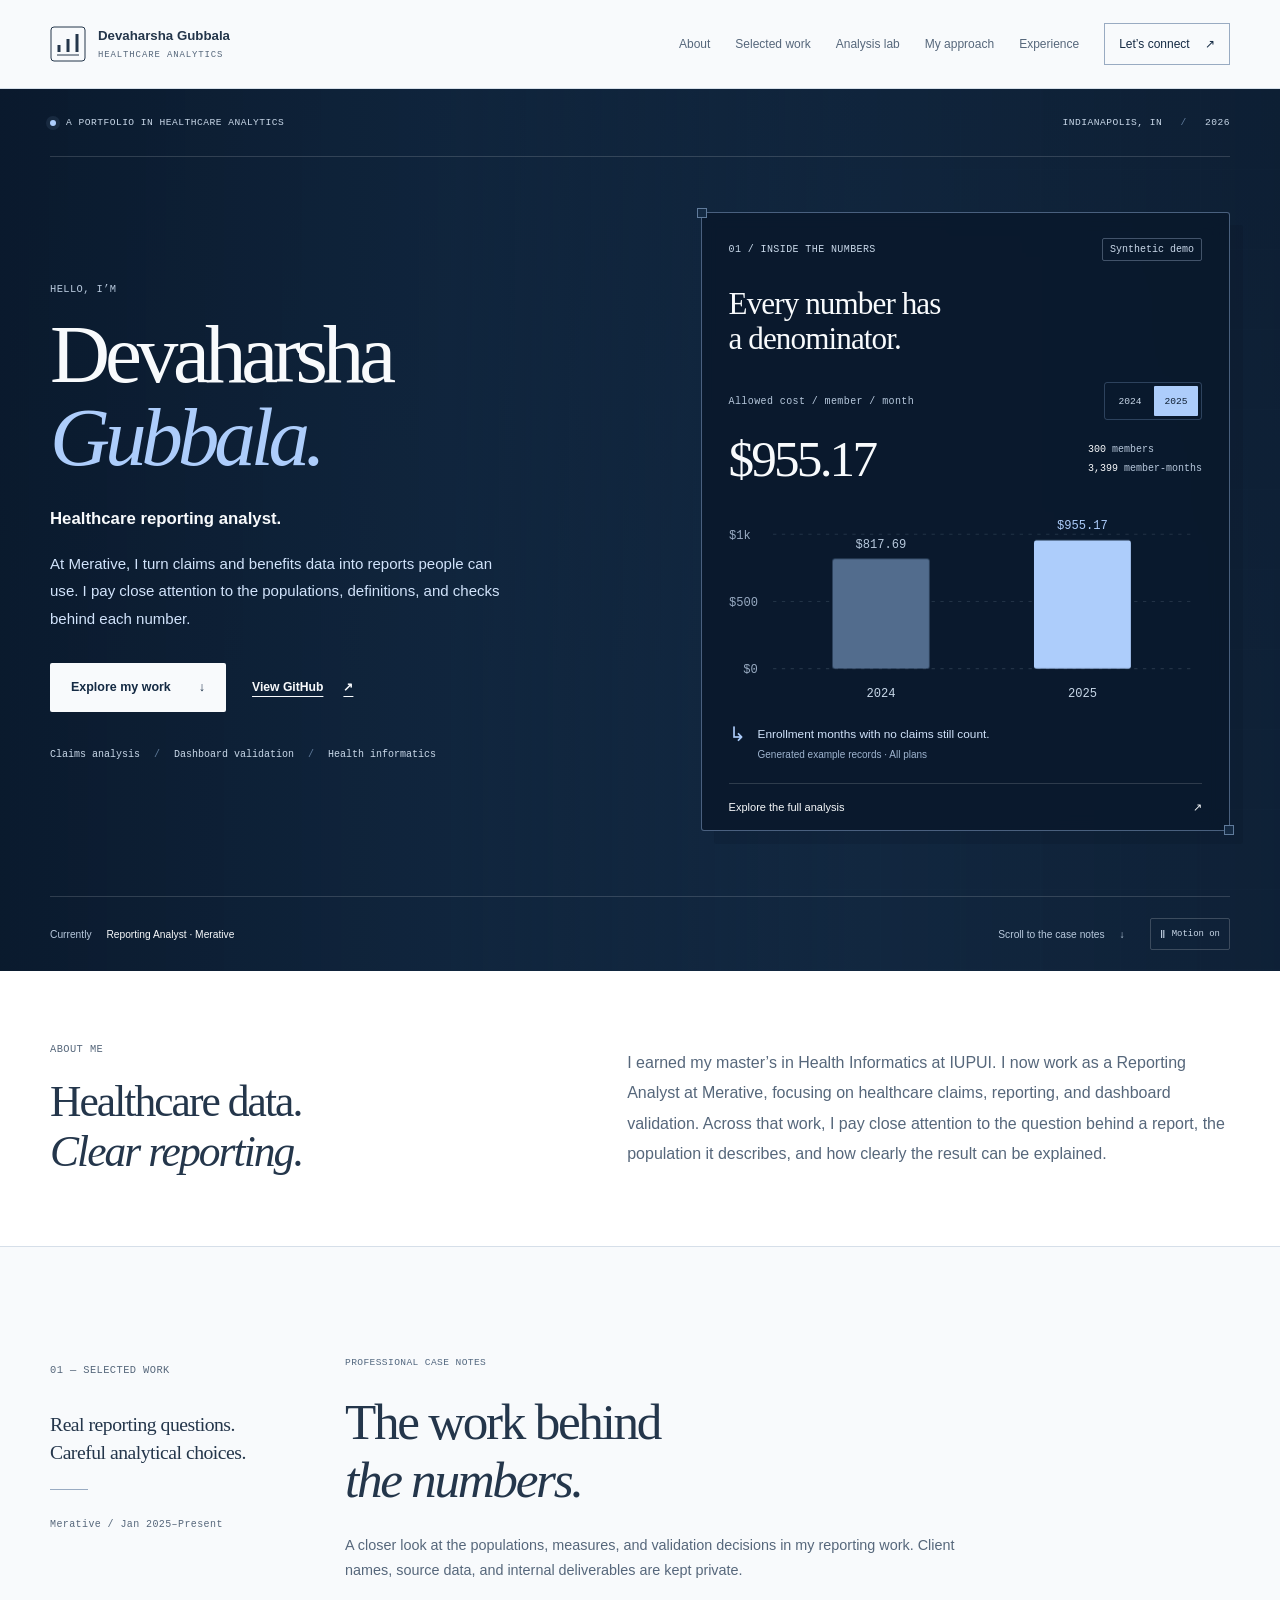
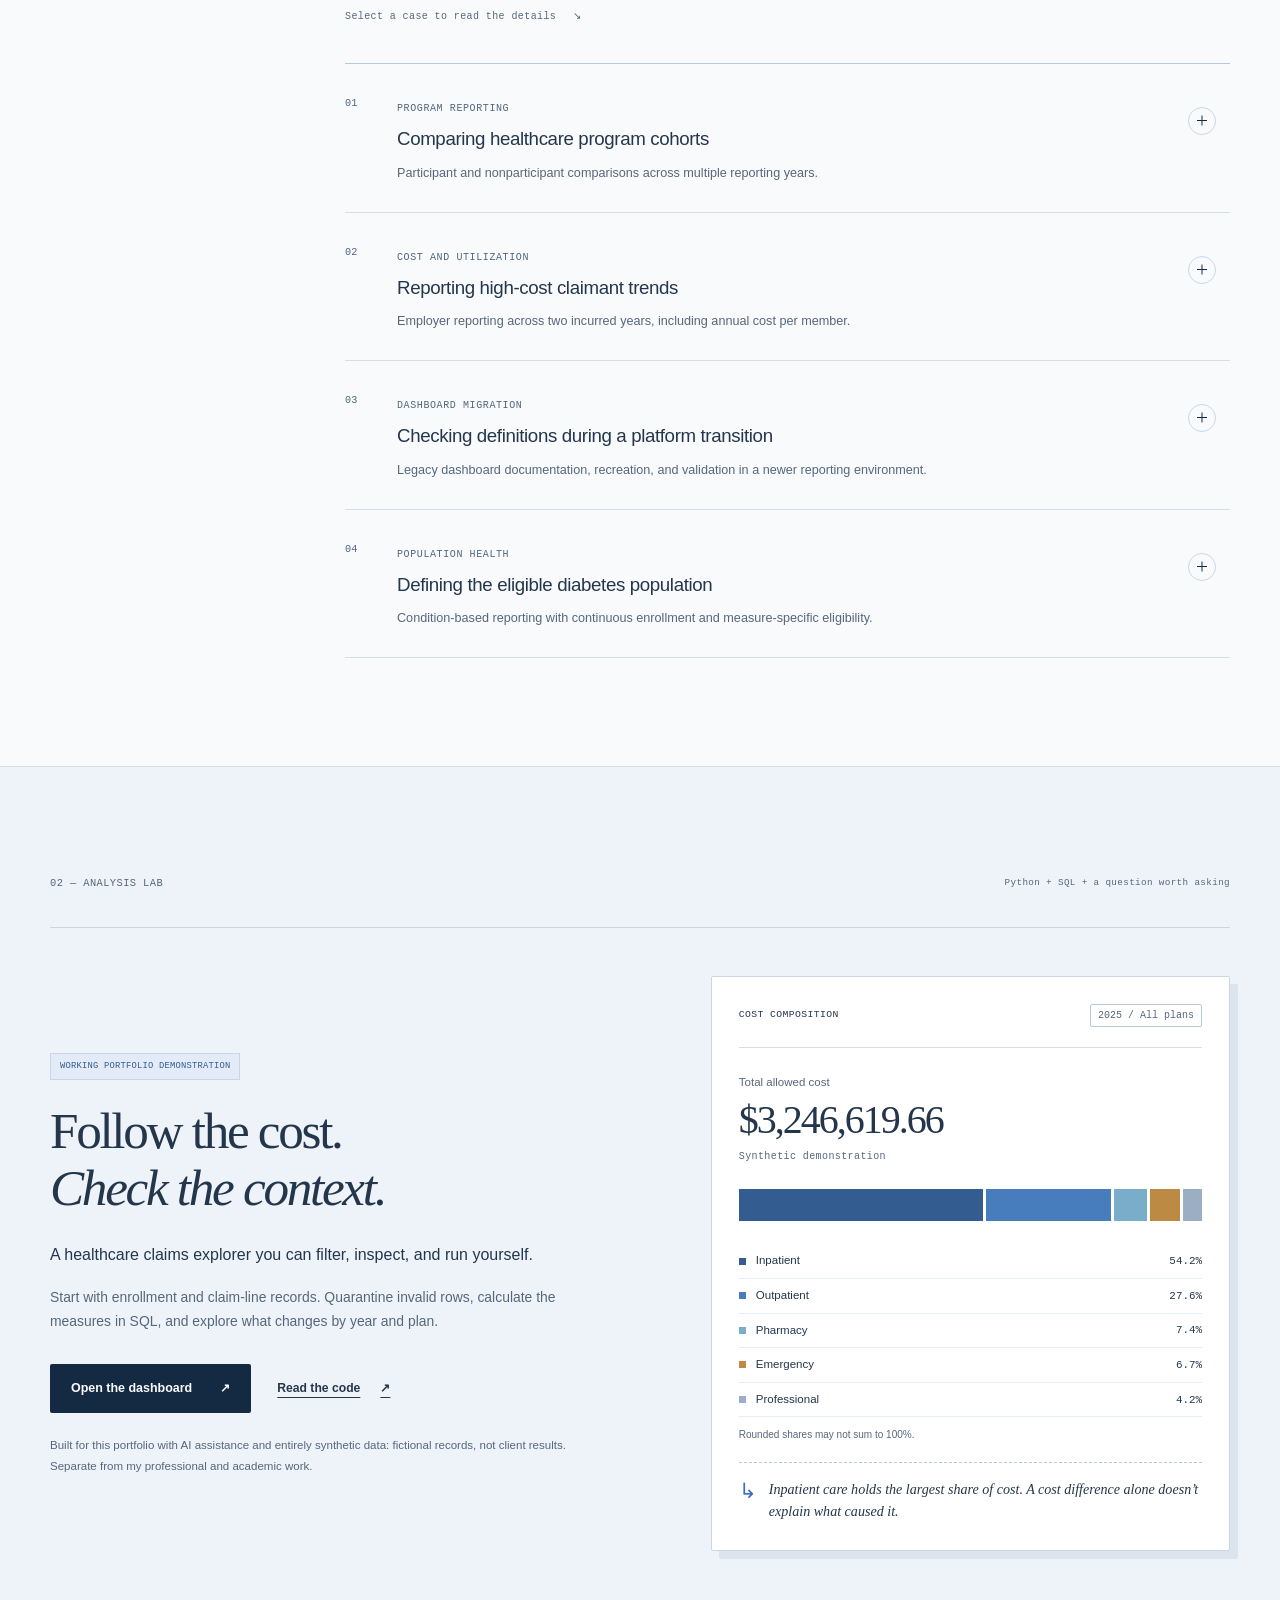
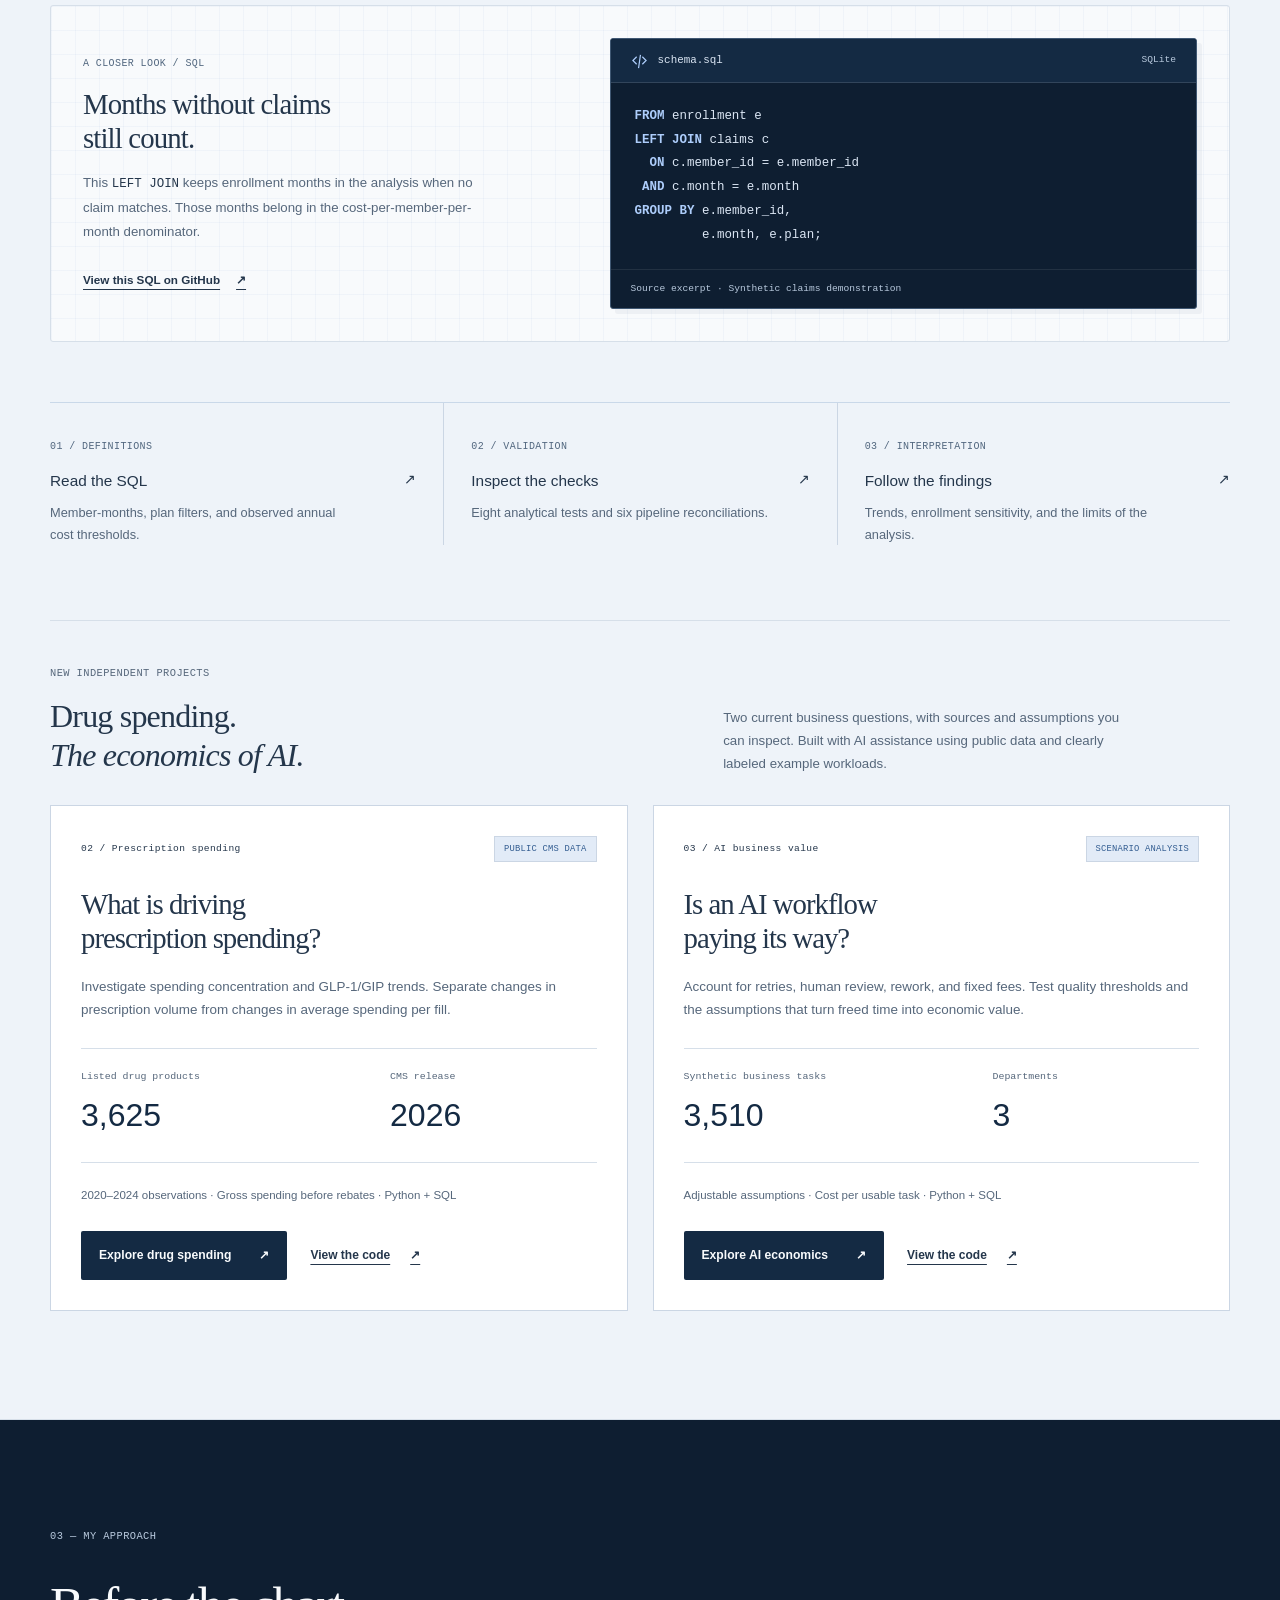
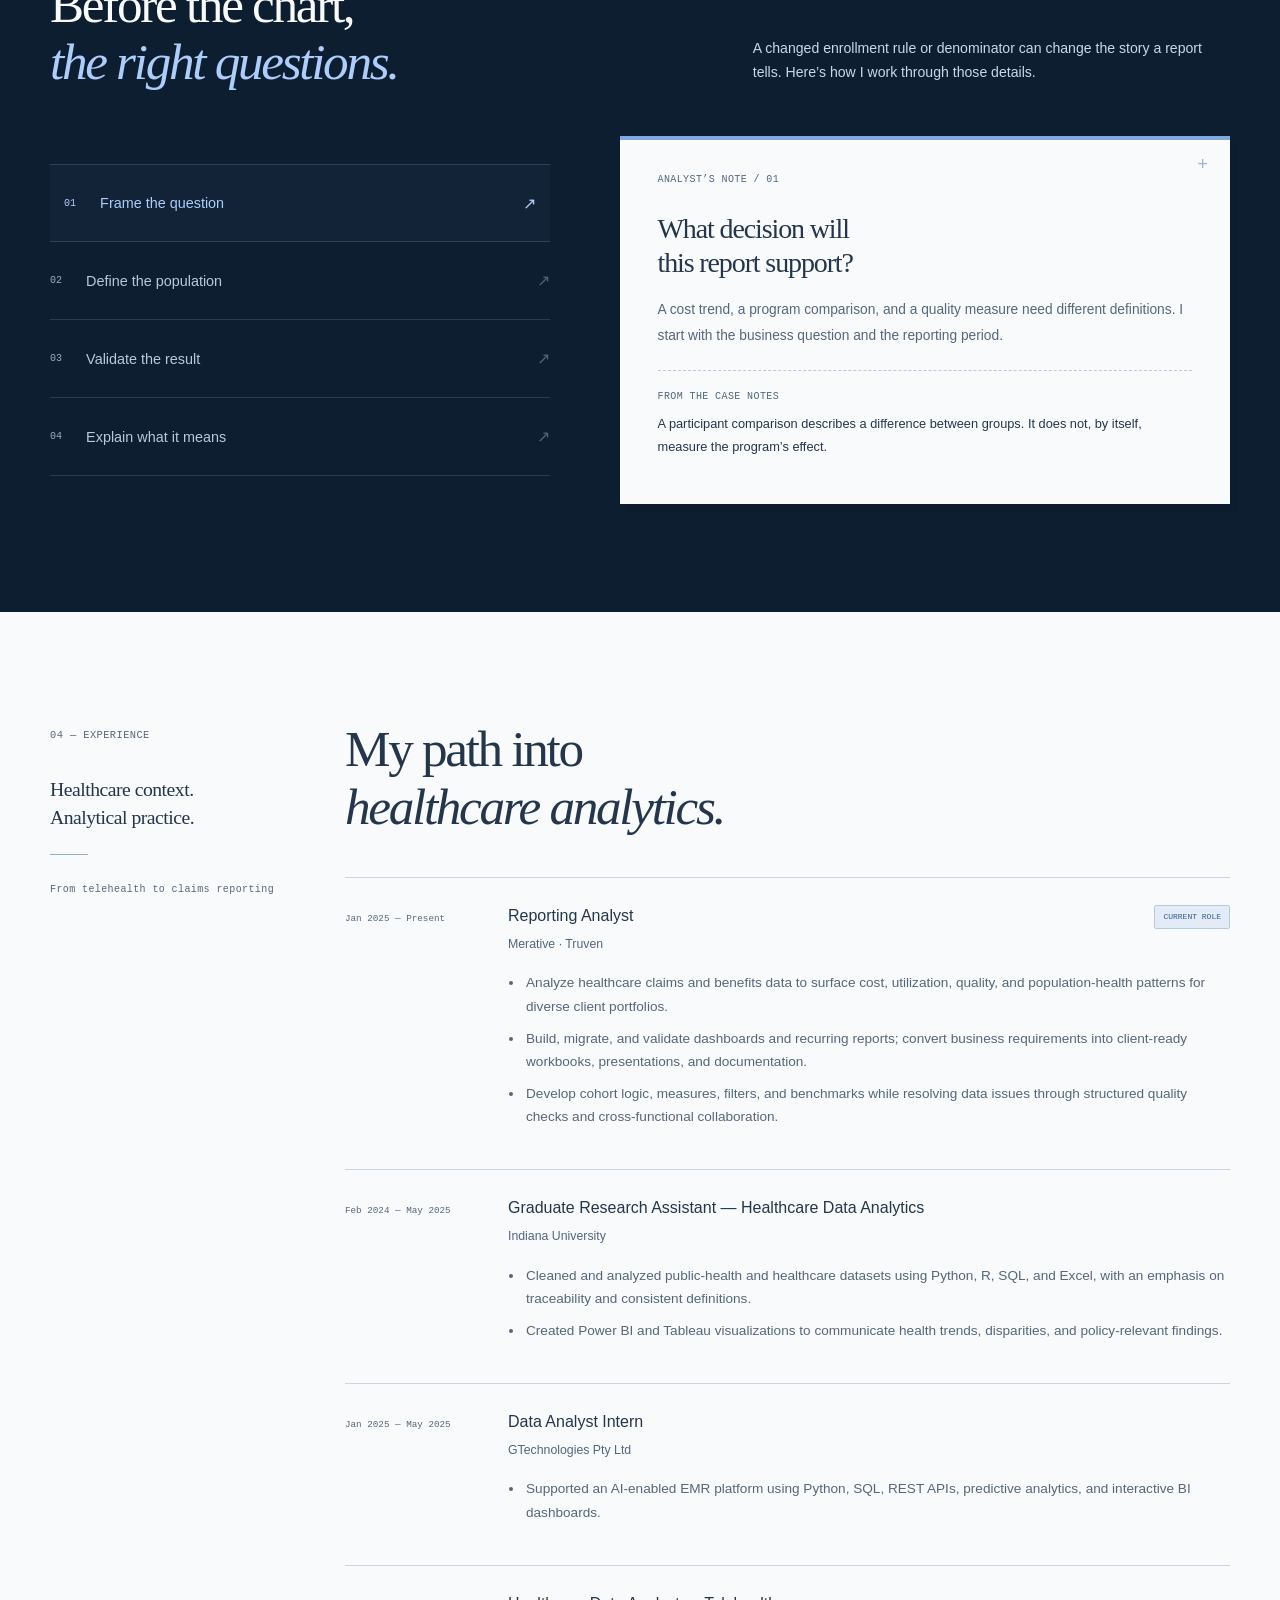
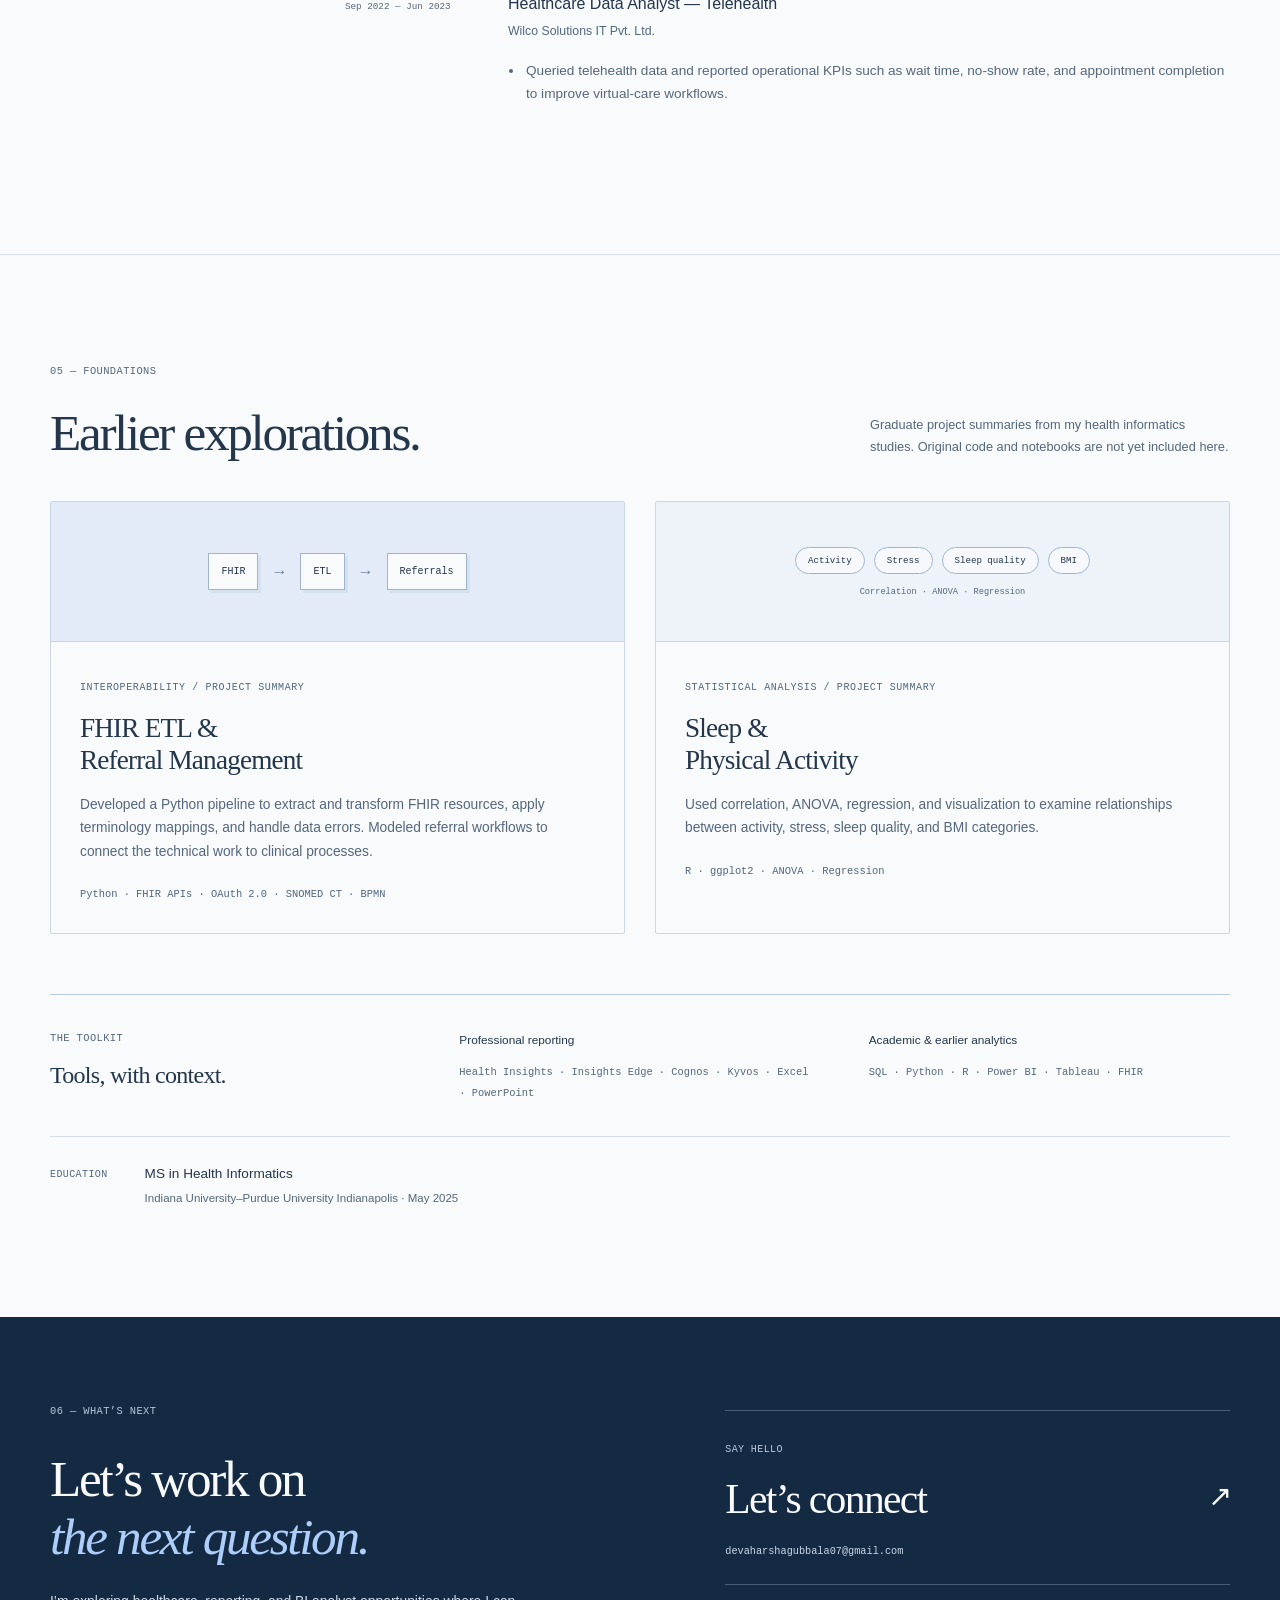
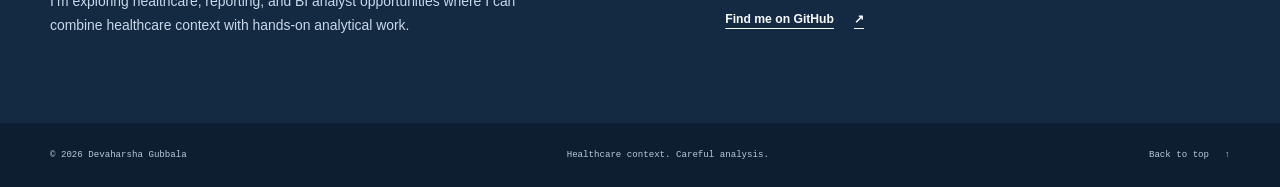
==== index.html @ ba7e5944 "Feature new prescription spending and AI business-value analytics projects" ====
<!doctype html>
<html lang="en">
<head>
  <meta charset="utf-8">
  <meta name="viewport" content="width=device-width, initial-scale=1">
  <title>Devaharsha Gubbala | Healthcare Analytics</title>
  <meta name="description" content="The analytics portfolio of Devaharsha Gubbala. Healthcare claims reporting, thoughtful data validation, and interactive Python and SQL projects.">
  <meta name="theme-color" content="#142a43">
  <meta property="og:title" content="Devaharsha Gubbala | Healthcare Analytics">
  <meta property="og:description" content="A look inside my work with healthcare claims, reporting, and data quality.">
  <meta property="og:type" content="website">
  <meta property="og:url" content="https://devaharshagubbala07-hub.github.io/">
  <meta property="og:image" content="https://devaharshagubbala07-hub.github.io/assets/analyst-workspace.webp">
  <meta property="og:image:alt" content="Illustrative analyst workspace with charts and a notebook.">
  <link rel="canonical" href="https://devaharshagubbala07-hub.github.io/">
  <link rel="icon" href="favicon.svg?v=navy-1" type="image/svg+xml">
  <link rel="stylesheet" href="styles.css?v=current-projects-1">
  <script type="application/ld+json">
      {
        "@context": "https://schema.org",
        "@type": "Person",
        "name": "Devaharsha Gubbala",
        "jobTitle": "Reporting Analyst",
        "url": "https://devaharshagubbala07-hub.github.io/",
        "sameAs": ["https://github.com/devaharshagubbala07-hub"],
        "email": "mailto:devaharshagubbala07@gmail.com",
        "address": {
          "@type": "PostalAddress",
          "addressLocality": "Indianapolis",
          "addressRegion": "IN",
          "addressCountry": "US"
        },
        "knowsAbout": [
          "Healthcare analytics",
          "Claims data",
          "Health informatics",
          "Dashboard reporting",
          "HL7 FHIR",
          "Data quality"
        ]
      }
    </script>
</head>
<body>
<a class="skip-link" href="#main-content">Skip to content</a>
<header class="site-header" data-header>
  <div class="container nav-wrap">
    <a class="brand" href="#top" aria-label="Devaharsha Gubbala home">
      <svg class="brand-mark" viewBox="0 0 36 36" aria-hidden="true"><rect x="1" y="1" width="34" height="34" rx="3" fill="none" stroke="currentColor"/><path d="M9 26V19M18 26V13M27 26V8" stroke="currentColor" stroke-width="3"/><path d="M7 29H29" stroke="currentColor"/></svg>
      <span>Devaharsha Gubbala<span class="brand-sub">Healthcare analytics</span></span>
    </a>
    <nav id="primary-navigation" class="primary-nav" aria-label="Primary navigation" data-nav>
      <a href="#about">About</a><a href="#work">Selected work</a><a href="#demo">Analysis lab</a><a href="#approach">My approach</a><a href="#experience">Experience</a><a class="nav-contact" href="#contact">Let’s connect <span aria-hidden="true">↗</span></a>
    </nav>
    <button class="nav-toggle" type="button" aria-expanded="false" aria-controls="primary-navigation" data-nav-toggle hidden><span data-nav-label>Menu</span><span class="menu-icon" aria-hidden="true"></span></button>
  </div>
  <div class="reading-progress" aria-hidden="true"><span data-reading-progress></span></div>
</header>
<main id="main-content">
<section id="top" class="hero">
  <picture class="hero-photograph" aria-hidden="true">
    <source media="(max-width: 700px)" srcset="assets/analyst-workspace-small.webp">
    <img src="assets/analyst-workspace.webp" alt="" width="1672" height="941" fetchpriority="high" decoding="async">
  </picture>
  <div class="hero-grid-background" aria-hidden="true"></div>
  <div class="container">
    <div class="hero-topline"><span><span class="status-dot" aria-hidden="true"></span> A portfolio in healthcare analytics</span><span>Indianapolis, IN <span aria-hidden="true">/</span> 2026</span></div>
    <div class="hero-grid">
      <div class="hero-copy">
        <p class="eyebrow hero-enter">Hello, I’m</p>
        <h1 class="hero-enter">Devaharsha<br><em>Gubbala.</em></h1>
        <p class="hero-role hero-enter">Healthcare reporting analyst.</p>
        <p class="hero-lede hero-enter">At Merative, I turn claims and benefits data into reports people can use. I pay close attention to the populations, definitions, and checks behind each number.</p>
        <div class="hero-actions hero-enter"><a class="button button-light" href="#work">Explore my work <span aria-hidden="true">↓</span></a><a class="text-link light-link" href="https://github.com/devaharshagubbala07-hub">View GitHub <span aria-hidden="true">↗</span></a></div>
        <div class="hero-specialties hero-enter"><span>Claims analysis</span><span>Dashboard validation</span><span>Health informatics</span></div>
      </div>
      <aside class="analyst-desk hero-enter" aria-labelledby="desk-title">
        <div class="desk-top"><span class="mono">01 / Inside the numbers</span><span class="data-badge">Synthetic demo</span></div>
        <h2 id="desk-title">Every number has<br>a denominator.</h2>
        <div class="desk-controls"><span class="mono">Allowed cost / member / month</span><div class="year-switch" role="group" aria-label="Preview reporting year" hidden><button type="button" data-preview-year="2024" aria-pressed="false">2024</button><button type="button" data-preview-year="2025" aria-pressed="true">2025</button></div></div>
        <div class="desk-readout" aria-live="polite" aria-atomic="true"><strong data-preview-pmpm>$955.17</strong><span><b data-preview-members>300</b> members<br><b data-preview-months>3,399</b> member-months</span><span class="sr-only">for <span data-preview-scope>2025</span>, all plans, synthetic data.</span></div>
        <div class="desk-chart">
          <svg viewBox="0 0 430 186" role="img" aria-labelledby="chart-title chart-description">
            <title id="chart-title">Allowed cost per member per month, 2024 and 2025</title><desc id="chart-description">Synthetic data for all plans. 2024: 817 dollars and 69 cents. 2025: 955 dollars and 17 cents. Both bars start at zero.</desc>
            <g class="chart-grid"><path d="M40 23H420M40 84H420M40 145H420"/></g>
            <g class="chart-axis"><text x="0" y="27">$1k</text><text x="0" y="88">$500</text><text x="13" y="149">$0</text></g>
            <g data-year-bar="2024" class="year-bar"><rect class="bar-shape" x="94" y="45.24" width="88" height="99.76" rx="2"/><text class="bar-value" x="138" y="35.24" text-anchor="middle">$817.69</text><text class="bar-year" x="138" y="171" text-anchor="middle">2024</text></g>
            <g data-year-bar="2025" class="year-bar is-selected"><rect class="bar-shape" x="277" y="28.47" width="88" height="116.53" rx="2"/><text class="bar-value" x="321" y="18.47" text-anchor="middle">$955.17</text><text class="bar-year" x="321" y="171" text-anchor="middle">2025</text></g>
          </svg>
        </div>
        <div class="desk-note"><span class="note-symbol" aria-hidden="true">↳</span><p>Enrollment months with no claims still count.<br><span>Generated example records · All plans</span></p></div>
        <a class="desk-link" href="demo/">Explore the full analysis <span aria-hidden="true">↗</span></a>
      </aside>
    </div>
    <div class="hero-bottom"><span>Currently <strong>Reporting Analyst · Merative</strong></span><a href="#work">Scroll to the case notes <span aria-hidden="true">↓</span></a><button class="motion-toggle" type="button" aria-pressed="true" hidden data-motion-toggle><span class="motion-icon" aria-hidden="true">Ⅱ</span><span data-motion-label>Motion on</span></button></div>
  </div>
</section>

<section id="about" class="about-section" aria-labelledby="about-title">
  <div class="container about-layout">
    <div data-reveal><span class="section-index">About me</span><h2 id="about-title">Healthcare data.<br><em>Clear reporting.</em></h2></div>
    <p class="about-story" data-reveal>I earned my master’s in Health Informatics at IUPUI. I now work as a Reporting Analyst at Merative, focusing on healthcare claims, reporting, and dashboard validation. Across that work, I pay close attention to the question behind a report, the population it describes, and how clearly the result can be explained.</p>
  </div>
</section>

<section id="work" class="section work-section">
  <div class="container section-layout">
    <div class="section-rail" data-reveal><span class="section-index">01 — Selected work</span><p class="rail-note">Real reporting questions.<br>Careful analytical choices.</p><span class="rail-rule" aria-hidden="true"></span><span class="rail-caption">Merative / Jan 2025–Present</span></div>
    <div><div class="section-heading" data-reveal><p class="eyebrow">Professional case notes</p><h2>The work behind<br><em>the numbers.</em></h2><p>A closer look at the populations, measures, and validation decisions in my reporting work. Client names, source data, and internal deliverables are kept private.</p><span class="section-hint">Select a case to read the details <span aria-hidden="true">↘</span></span></div>
      <div class="work-list">
    <details class="work-item" data-reveal><summary><span class="work-number">01</span><div><span class="work-label">Program reporting</span><h3>Comparing healthcare program cohorts</h3><p>Participant and nonparticipant comparisons across multiple reporting years.</p></div><span class="expand-icon" aria-hidden="true"></span></summary><div class="work-body"><div><h4>What I worked on</h4><p>Prepared financial, utilization, risk, and preventive-care comparisons for a healthcare program refresh. The reporting brief required specific cohort rules, including the exclusion of nonclaimants.</p></div><div><h4>Decisions and checks</h4><p>Aligned population criteria, claimant exclusions, reporting periods, and measure definitions. Checked that the report outputs and presentation used the same populations and labels.</p></div><div><h4>Deliverable</h4><p>Updated reports and presentation comparisons. The results described differences between groups; they did not establish that the program caused those differences.</p></div><p class="work-tools">Health Insights · Cohort definitions · Excel · PowerPoint</p></div></details>
    <details class="work-item" data-reveal><summary><span class="work-number">02</span><div><span class="work-label">Cost and utilization</span><h3>Reporting high-cost claimant trends</h3><p>Employer reporting across two incurred years, including annual cost per member.</p></div><span class="expand-icon" aria-hidden="true"></span></summary><div class="work-body"><div><h4>What I worked on</h4><p>Prepared high-cost claimant report suites for defined employer populations and summarized the year-over-year results in executive slides.</p></div><div><h4>Decisions and checks</h4><p>Applied the correct population subset and incurred period to each report. Checked per-member annual cost calculations, numerical precision, and agreement between the workbook and presentation.</p></div><div><h4>Deliverable</h4><p>Report workbooks and a concise presentation of claimant and cost trends, with consistent definitions across the reporting package.</p></div><p class="work-tools">Claims reporting · PMPY · Excel · Executive reporting</p></div></details>
    <details class="work-item" data-reveal><summary><span class="work-number">03</span><div><span class="work-label">Dashboard migration</span><h3>Checking definitions during a platform transition</h3><p>Legacy dashboard documentation, recreation, and validation in a newer reporting environment.</p></div><span class="expand-icon" aria-hidden="true"></span></summary><div class="work-body"><div><h4>What I worked on</h4><p>Documented legacy dashboard cards, filters and reference text, and supported dashboard recreation and testing during a reporting-platform migration.</p></div><div><h4>Decisions and checks</h4><p>Investigated calculated percentages, numerator and denominator definitions, and how top-N and physician-type filters changed totals. Treated a missing benchmark separately from a calculation discrepancy.</p></div><div><h4>Deliverable</h4><p>Dashboard documentation, recreated reporting elements, and a record of discrepancies. Open calculations and benchmark gaps were raised for further review.</p></div><p class="work-tools">Cognos · Kyvos · Requirements documentation · Dashboard validation</p></div></details>
    <details class="work-item" data-reveal><summary><span class="work-number">04</span><div><span class="work-label">Population health</span><h3>Defining the eligible diabetes population</h3><p>Condition-based reporting with continuous enrollment and measure-specific eligibility.</p></div><span class="expand-icon" aria-hidden="true"></span></summary><div class="work-body"><div><h4>What I worked on</h4><p>Prepared diabetes and impaired-glucose reporting, including condition subgroups and quality measures for eligible member populations.</p></div><div><h4>Decisions and checks</h4><p>Distinguished diabetes types and applied enrollment criteria consistently. Reviewed the populations and measure selection for HbA1c, eye, and neuropathy reporting, and corrected measure selection during quality review.</p></div><div><h4>Deliverable</h4><p>Reviewed cohort and quality-report outputs with the eligibility rules documented so the measures could be interpreted in context.</p></div><p class="work-tools">Cohort definitions · Enrollment criteria · Quality measures · QC</p></div></details>
      </div>
    </div>
  </div>
</section>

<section id="demo" class="section lab-section">
  <div class="container">
    <div class="section-meta" data-reveal><span class="section-index">02 — Analysis lab</span><span class="mono">Python + SQL + a question worth asking</span></div>
    <div class="lab-grid">
      <div class="lab-copy" data-reveal><span class="project-badge">Working portfolio demonstration</span><h2>Follow the cost.<br><em>Check the context.</em></h2><p class="intro-copy">A healthcare claims explorer you can filter, inspect, and run yourself.</p><p>Start with enrollment and claim-line records. Quarantine invalid rows, calculate the measures in SQL, and explore what changes by year and plan.</p><div class="hero-actions"><a class="button button-dark" href="demo/">Open the dashboard <span aria-hidden="true">↗</span></a><a class="text-link" href="https://github.com/devaharshagubbala07-hub/healthcare-claims-analytics">Read the code <span aria-hidden="true">↗</span></a></div><p class="provenance">Built for this portfolio with AI assistance and entirely synthetic data: fictional records, not client results. Separate from my professional and academic work.</p></div>
      <div class="lab-visual" data-reveal>
        <div class="lab-visual-header"><span class="mono">Cost composition</span><span class="data-badge">2025 / All plans</span></div>
        <div class="composition-total"><span>Total allowed cost</span><strong>$3,246,619.66</strong><span class="mono">Synthetic demonstration</span></div>
        <div class="composition-bar" aria-hidden="true"><span style="--share:54.16%;--segment:var(--series-inpatient)"></span><span style="--share:27.60%;--segment:var(--series-outpatient)"></span><span style="--share:7.40%;--segment:var(--series-pharmacy)"></span><span style="--share:6.68%;--segment:var(--series-emergency)"></span><span style="--share:4.16%;--segment:var(--series-professional)"></span></div>
        <ul class="composition-legend"><li><span><i style="background:var(--series-inpatient)"></i>Inpatient</span><strong>54.2%</strong></li><li><span><i style="background:var(--series-outpatient)"></i>Outpatient</span><strong>27.6%</strong></li><li><span><i style="background:var(--series-pharmacy)"></i>Pharmacy</span><strong>7.4%</strong></li><li><span><i style="background:var(--series-emergency)"></i>Emergency</span><strong>6.7%</strong></li><li><span><i style="background:var(--series-professional)"></i>Professional</span><strong>4.2%</strong></li></ul>
        <p class="chart-footnote">Rounded shares may not sum to 100%.</p>
        <div class="analyst-annotation"><span aria-hidden="true">↳</span><p>Inpatient care holds the largest share of cost. A cost difference alone doesn’t explain what caused it.</p></div>
      </div>
    </div>
    <aside id="sql-detail" class="sql-detail" aria-labelledby="sql-detail-title" data-reveal>
      <div class="sql-detail-copy">
        <span class="eyebrow">A closer look / SQL</span>
        <h3 id="sql-detail-title">Months without claims<br>still count.</h3>
        <p>This <code>LEFT JOIN</code> keeps enrollment months in the analysis when no claim matches. Those months belong in the cost-per-member-per-month denominator.</p>
        <a class="text-link" href="https://github.com/devaharshagubbala07-hub/healthcare-claims-analytics/blob/main/sql/schema.sql">View this SQL on GitHub <span aria-hidden="true">↗</span></a>
      </div>
      <figure class="sql-editor">
        <div class="sql-editor-header"><span><svg viewBox="0 0 18 18" aria-hidden="true"><path d="m6 5-4 4 4 4m6-8 4 4-4 4m-2-10-2 14" fill="none" stroke="currentColor" stroke-width="1.25"/></svg>schema.sql</span><span class="sql-language">SQLite</span></div>
        <pre aria-label="SQL excerpt preserving enrolled months without claims"><code><span class="sql-keyword">FROM</span> enrollment e
<span class="sql-keyword">LEFT JOIN</span> claims c
  <span class="sql-keyword">ON</span> c.member_id = e.member_id
 <span class="sql-keyword">AND</span> c.month = e.month
<span class="sql-keyword">GROUP BY</span> e.member_id,
         e.month, e.plan;</code></pre>
        <figcaption>Source excerpt · Synthetic claims demonstration</figcaption>
      </figure>
    </aside>
    <div class="evidence-links" data-reveal>
      <a href="https://github.com/devaharshagubbala07-hub/healthcare-claims-analytics/blob/main/sql/annual_summary.sql"><span class="evidence-number">01 / Definitions</span><h3>Read the SQL <span aria-hidden="true">↗</span></h3><p>Member-months, plan filters, and observed annual cost thresholds.</p></a>
      <a href="https://github.com/devaharshagubbala07-hub/healthcare-claims-analytics/blob/main/tests/test_analysis.py"><span class="evidence-number">02 / Validation</span><h3>Inspect the checks <span aria-hidden="true">↗</span></h3><p>Eight analytical tests and six pipeline reconciliations.</p></a>
      <a href="https://github.com/devaharshagubbala07-hub/healthcare-claims-analytics/blob/main/outputs/findings.md"><span class="evidence-number">03 / Interpretation</span><h3>Follow the findings <span aria-hidden="true">↗</span></h3><p>Trends, enrollment sensitivity, and the limits of the analysis.</p></a>
    </div>
    <div id="more-projects" class="more-projects">
      <div class="project-pair-heading" data-reveal><div><span class="section-index">New independent projects</span><h3>Drug spending.<br><em>The economics of AI.</em></h3></div><p>Two current business questions, with sources and assumptions you can inspect. Built with AI assistance using public data and clearly labeled example workloads.</p></div>
      <div class="project-pair">
        <article class="lab-project" data-reveal>
          <div class="lab-project-top"><span class="mono">02 / Prescription spending</span><span class="project-badge">Public CMS data</span></div>
          <h4>What is driving<br>prescription spending?</h4>
          <p>Investigate spending concentration and GLP-1/GIP trends. Separate changes in prescription volume from changes in average spending per fill.</p>
          <dl class="project-stats"><div><dt>Listed drug products</dt><dd>3,625</dd></div><div><dt>CMS release</dt><dd>2026</dd></div></dl>
          <p class="project-detail">2020–2024 observations · Gross spending before rebates · Python + SQL</p>
          <div class="project-actions"><a class="button button-dark" href="projects/prescription-spending/">Explore drug spending <span aria-hidden="true">↗</span></a><a class="text-link" href="https://github.com/devaharshagubbala07-hub/prescription-spending-analysis">View the code <span aria-hidden="true">↗</span></a></div>
        </article>
        <article class="lab-project" data-reveal>
          <div class="lab-project-top"><span class="mono">03 / AI business value</span><span class="project-badge">Scenario analysis</span></div>
          <h4>Is an AI workflow<br>paying its way?</h4>
          <p>Account for retries, human review, rework, and fixed fees. Test quality thresholds and the assumptions that turn freed time into economic value.</p>
          <dl class="project-stats"><div><dt>Synthetic business tasks</dt><dd>3,510</dd></div><div><dt>Departments</dt><dd>3</dd></div></dl>
          <p class="project-detail">Adjustable assumptions · Cost per usable task · Python + SQL</p>
          <div class="project-actions"><a class="button button-dark" href="projects/ai-value/">Explore AI economics <span aria-hidden="true">↗</span></a><a class="text-link" href="https://github.com/devaharshagubbala07-hub/ai-spend-value-monitor">View the code <span aria-hidden="true">↗</span></a></div>
        </article>
      </div>
    </div>
  </div>
</section>

<section id="approach" class="section approach-section">
  <div class="container">
    <div class="approach-heading" data-reveal><div><span class="section-index">03 — My approach</span><h2>Before the chart,<br><em>the right questions.</em></h2></div><p>A changed enrollment rule or denominator can change the story a report tells. Here’s how I work through those details.</p></div>
    <div class="method-layout" data-reveal>
      <div class="method-steps" aria-label="Reporting approach" data-method-controls>
        <button type="button" data-method="question" aria-pressed="true" aria-controls="method-question"><span>01</span><strong>Frame the question</strong><span aria-hidden="true">↗</span></button>
        <button type="button" data-method="define" aria-pressed="false" aria-controls="method-define"><span>02</span><strong>Define the population</strong><span aria-hidden="true">↗</span></button>
        <button type="button" data-method="validate" aria-pressed="false" aria-controls="method-validate"><span>03</span><strong>Validate the result</strong><span aria-hidden="true">↗</span></button>
        <button type="button" data-method="explain" aria-pressed="false" aria-controls="method-explain"><span>04</span><strong>Explain what it means</strong><span aria-hidden="true">↗</span></button>
      </div>
      <div class="method-notebook" aria-live="polite" aria-atomic="true">
        <article id="method-question" class="method-panel"><p class="notebook-label">Analyst’s note / 01</p><h3>What decision will<br>this report support?</h3><p>A cost trend, a program comparison, and a quality measure need different definitions. I start with the business question and the reporting period.</p><div class="note-example"><span class="mono">From the case notes</span><p>A participant comparison describes a difference between groups. It does not, by itself, measure the program’s effect.</p></div></article>
        <article id="method-define" class="method-panel"><p class="notebook-label">Analyst’s note / 02</p><h3>Who belongs in<br>the denominator?</h3><p>I check enrollment, inclusion and exclusion rules, condition criteria, and time periods before comparing populations.</p><div class="note-example"><span class="mono">From the claims demonstration</span><p>The PMPM denominator includes enrolled months with no claims. Excluding them would change the result.</p></div></article>
        <article id="method-validate" class="method-panel"><p class="notebook-label">Analyst’s note / 03</p><h3>Do the definitions<br>and totals agree?</h3><p>I check filters, numerators, denominators, and source-to-output consistency. A missing benchmark and a calculation discrepancy need different investigations.</p><div class="note-example"><span class="mono">From the migration case note</span><p>Top-N and physician-type filters can change a total. I document that context before treating the difference as an error.</p></div></article>
        <article id="method-explain" class="method-panel"><p class="notebook-label">Analyst’s note / 04</p><h3>What can we say<br>with confidence?</h3><p>I keep workbook and presentation labels aligned, document the reporting rules, and make unresolved questions visible.</p><div class="note-example"><span class="mono">A useful reporting habit</span><p>Put the finding next to its definition and limitation, so the reader can interpret the number in context.</p></div></article>
      </div>
    </div>
  </div>
</section>

<section id="experience" class="section experience-section">
  <div class="container section-layout"><div class="section-rail" data-reveal><span class="section-index">04 — Experience</span><p class="rail-note">Healthcare context.<br>Analytical practice.</p><span class="rail-rule" aria-hidden="true"></span><span class="rail-caption">From telehealth to claims reporting</span></div><div><div class="section-heading" data-reveal><h2>My path into<br><em>healthcare analytics.</em></h2></div><div class="timeline">
            <article class="timeline-item" data-reveal>
              <div class="timeline-date">Jan 2025 — Present</div>
              <div class="timeline-marker" aria-hidden="true"></div>
              <div class="timeline-content">
                <div class="role-heading">
                  <div>
                    <h3>Reporting Analyst</h3>
                    <p>Merative · Truven</p>
                  </div>
                  <span class="role-tag">Current role</span>
                </div>
                <ul>
                  <li>
                    Analyze healthcare claims and benefits data to surface cost, utilization,
                    quality, and population-health patterns for diverse client portfolios.
                  </li>
                  <li>
                    Build, migrate, and validate dashboards and recurring reports; convert business
                    requirements into client-ready workbooks, presentations, and documentation.
                  </li>
                  <li>
                    Develop cohort logic, measures, filters, and benchmarks while resolving data
                    issues through structured quality checks and cross-functional collaboration.
                  </li>
                </ul>
              </div>
            </article>

            <article class="timeline-item" data-reveal>
              <div class="timeline-date">Feb 2024 — May 2025</div>
              <div class="timeline-marker" aria-hidden="true"></div>
              <div class="timeline-content">
                <h3>Graduate Research Assistant — Healthcare Data Analytics</h3>
                <p>Indiana University</p>
                <ul>
                  <li>
                    Cleaned and analyzed public-health and healthcare datasets using Python, R,
                    SQL, and Excel, with an emphasis on traceability and consistent definitions.
                  </li>
                  <li>
                    Created Power BI and Tableau visualizations to communicate health trends,
                    disparities, and policy-relevant findings.
                  </li>
                </ul>
              </div>
            </article>

            <article class="timeline-item" data-reveal>
              <div class="timeline-date">Jan 2025 — May 2025</div>
              <div class="timeline-marker" aria-hidden="true"></div>
              <div class="timeline-content">
                <h3>Data Analyst Intern</h3>
                <p>GTechnologies Pty Ltd</p>
                <ul>
                  <li>
                    Supported an AI-enabled EMR platform using Python, SQL, REST APIs, predictive
                    analytics, and interactive BI dashboards.
                  </li>
                </ul>
              </div>
            </article>

            <article class="timeline-item" data-reveal>
              <div class="timeline-date">Sep 2022 — Jun 2023</div>
              <div class="timeline-marker" aria-hidden="true"></div>
              <div class="timeline-content">
                <h3>Healthcare Data Analyst — Telehealth</h3>
                <p>Wilco Solutions IT Pvt. Ltd.</p>
                <ul>
                  <li>
                    Queried telehealth data and reported operational KPIs such as wait time,
                    no-show rate, and appointment completion to improve virtual-care workflows.
                  </li>
                </ul>
              </div>
            </article>
    </div></div>
  </div>
</section>

<section id="academic" class="section academic-section"><div class="container">
  <div class="academic-heading" data-reveal><div><span class="section-index">05 — Foundations</span><h2>Earlier explorations.</h2></div><p>Graduate project summaries from my health informatics studies. Original code and notebooks are not yet included here.</p></div>
  <div class="academic-grid">
    <article data-reveal><div class="academic-visual fhir-visual" aria-hidden="true"><span>FHIR</span><i>→</i><span>ETL</span><i>→</i><span>Referrals</span></div><div class="academic-copy"><span class="work-label">Interoperability / Project summary</span><h3>FHIR ETL &amp;<br>Referral Management</h3><p>Developed a Python pipeline to extract and transform FHIR resources, apply terminology mappings, and handle data errors. Modeled referral workflows to connect the technical work to clinical processes.</p><p class="work-tools">Python · FHIR APIs · OAuth 2.0 · SNOMED CT · BPMN</p></div></article>
    <article data-reveal><div class="academic-visual stat-visual" aria-hidden="true"><span>Activity</span><span>Stress</span><span>Sleep quality</span><span>BMI</span><i>Correlation · ANOVA · Regression</i></div><div class="academic-copy"><span class="work-label">Statistical analysis / Project summary</span><h3>Sleep &amp;<br>Physical Activity</h3><p>Used correlation, ANOVA, regression, and visualization to examine relationships between activity, stress, sleep quality, and BMI categories.</p><p class="work-tools">R · ggplot2 · ANOVA · Regression</p></div></article>
  </div>
  <div id="skills" class="toolkit" data-reveal><div><span class="section-index">The toolkit</span><h3>Tools, with context.</h3></div><div class="toolkit-group"><h4>Professional reporting</h4><p>Health Insights · Insights Edge · Cognos · Kyvos · Excel · PowerPoint</p></div><div class="toolkit-group"><h4>Academic &amp; earlier analytics</h4><p>SQL · Python · R · Power BI · Tableau · FHIR</p></div></div>
  <div class="education" data-reveal><span class="mono">Education</span><p>MS in Health Informatics<span>Indiana University–Purdue University Indianapolis · May 2025</span></p></div>
</div></section>

<section id="contact" class="section contact-section"><div class="container"><div class="contact-grid" data-reveal><div><span class="section-index">06 — What’s next</span><h2>Let’s work on<br><em>the next question.</em></h2><p>I’m exploring healthcare, reporting, and BI analyst opportunities where I can combine healthcare context with hands-on analytical work.</p></div><div class="contact-links"><a class="contact-primary" href="mailto:devaharshagubbala07@gmail.com"><span class="mono">Say hello</span><strong>Let’s connect <span aria-hidden="true">↗</span></strong><span class="contact-email">devaharshagubbala07@gmail.com</span></a><a class="text-link light-link" href="https://github.com/devaharshagubbala07-hub">Find me on GitHub <span aria-hidden="true">↗</span></a></div></div></div></section>
</main>
<footer class="site-footer"><div class="container"><span>© <span data-year>2026</span> Devaharsha Gubbala</span><span class="footer-note">Healthcare context. Careful analysis.</span><a href="#top">Back to top <span aria-hidden="true">↑</span></a></div></footer>
<script type="application/json" id="preview-data">{"annual":[{"year":"2024","plan":"All plans","members":280,"member_months":3150,"claim_lines":2404,"allowed_cents":257571863,"plan_paid_cents":196398019,"member_paid_cents":61173844,"zero_claim_members":22,"high_cost_members":9,"high_cost_allowed_cents":89108544,"continuous_members":227,"continuous_allowed_cents":225422415,"pmpm":817.69,"high_cost_share":34.6,"continuous_pmpm":827.54},{"year":"2025","plan":"All plans","members":300,"member_months":3399,"claim_lines":2615,"allowed_cents":324661966,"plan_paid_cents":250165740,"member_paid_cents":74496226,"zero_claim_members":23,"high_cost_members":11,"high_cost_allowed_cents":109662233,"continuous_members":248,"continuous_allowed_cents":275931880,"pmpm":955.17,"high_cost_share":33.78,"continuous_pmpm":927.19}],"services":[{"year":"2024","plan":"All plans","service_category":"Inpatient","claim_lines":31,"allowed_cents":129771300},{"year":"2024","plan":"All plans","service_category":"Outpatient","claim_lines":547,"allowed_cents":74919812},{"year":"2024","plan":"All plans","service_category":"Pharmacy","claim_lines":969,"allowed_cents":21313833},{"year":"2024","plan":"All plans","service_category":"Emergency","claim_lines":85,"allowed_cents":19753951},{"year":"2024","plan":"All plans","service_category":"Professional","claim_lines":772,"allowed_cents":11812967},{"year":"2025","plan":"All plans","service_category":"Inpatient","claim_lines":45,"allowed_cents":175846230},{"year":"2025","plan":"All plans","service_category":"Outpatient","claim_lines":599,"allowed_cents":89618691},{"year":"2025","plan":"All plans","service_category":"Pharmacy","claim_lines":1024,"allowed_cents":24022977},{"year":"2025","plan":"All plans","service_category":"Emergency","claim_lines":89,"allowed_cents":21673271},{"year":"2025","plan":"All plans","service_category":"Professional","claim_lines":858,"allowed_cents":13500797}]}</script>
<script src="script.js?v=analyst-desk-2"></script>
</body>
</html>
---- styles.css ----
/* Analyst's desk: navy ink, white paper, legible data. */
:root{--series-inpatient:#335d91;--series-outpatient:#477dbc;--series-pharmacy:#79adc9;--series-emergency:#bd8a43;--series-professional:#9caec3;--navy:#142a43;--navy-deep:#0e1e31;--ink:#24364b;--muted:#56677b;--paper:#f8fafc;--paper-dark:#eef3f9;--white:#ffffff;--accent:#adcdfb;--line:#d6dfe9;--line-dark:#ffffff26;--mono:"SFMono-Regular",Consolas,"Liberation Mono",monospace;--serif:Georgia,"Times New Roman",serif;--container:1180px}
*{box-sizing:border-box}html{scroll-behavior:smooth;scroll-padding-top:108px}body{margin:0;background:var(--paper);color:var(--ink);font:16px/1.7 -apple-system,BlinkMacSystemFont,"Segoe UI",sans-serif;-webkit-font-smoothing:antialiased}body.nav-open{overflow:hidden}a{color:inherit;text-underline-offset:5px}button,select{font:inherit}button{cursor:pointer}a,button,summary{-webkit-tap-highlight-color:transparent;touch-action:manipulation}button:disabled{cursor:default}:focus-visible{outline:3px solid #4b87d9;outline-offset:5px}::selection{background:#d1e3fb;color:#0e1e31}[hidden]{display:none!important}svg{display:block;max-width:100%}p{margin:0 0 18px}h1,h2,h3,h4{margin-top:0}h2{font-family:var(--serif);font-size:clamp(2.25rem,4vw,3.45rem);line-height:1.12;font-weight:400;letter-spacing:-.045em;margin-bottom:25px}h2 em{font-weight:400}h3{line-height:1.35}.container{width:min(calc(100% - 80px),var(--container));margin-inline:auto}.mono,.section-index,.eyebrow,.work-label,.section-hint,.rail-caption,.evidence-number,.notebook-label{font-family:var(--mono);font-size:.65rem;letter-spacing:.04em}.eyebrow,.section-index,.work-label,.notebook-label{text-transform:uppercase}.eyebrow{margin-bottom:22px}.section-index{display:block;color:var(--muted)}.sr-only{position:absolute;width:1px;height:1px;padding:0;margin:-1px;overflow:hidden;clip:rect(0,0,0,0);white-space:nowrap;border:0}.skip-link{position:fixed;top:-100px;left:16px;z-index:300;padding:12px 20px;color:var(--navy);background:var(--white)}.skip-link:focus{top:10px}
/* Navigation */
.site-header{position:sticky;top:0;z-index:100;background:var(--paper);border-bottom:1px solid var(--line);transition:box-shadow .25s ease}.site-header.scrolled{box-shadow:0 5px 20px #142a4309}.nav-wrap{display:flex;align-items:center;justify-content:space-between;min-height:88px;gap:28px}.brand{display:inline-flex;gap:12px;align-items:center;text-decoration:none;font-size:.83rem;font-weight:650;line-height:1.45;flex-shrink:0}.brand-mark{width:36px;height:36px}.brand-sub{display:block;font-family:var(--mono);font-size:.56rem;text-transform:uppercase;letter-spacing:.1em;color:var(--muted);margin-top:3px;font-weight:400}.primary-nav{display:flex;align-items:center;gap:25px}.primary-nav a{position:relative;padding-block:12px;font-size:.75rem;text-decoration:none;color:var(--muted);white-space:nowrap}.primary-nav a::after{content:'';position:absolute;height:1px;background:var(--navy);inset:auto 0 7px;transform:scaleX(0);transform-origin:left;transition:transform .2s ease}.primary-nav a:hover,.primary-nav a[aria-current="location"]{color:var(--navy)}.primary-nav a:hover::after,.primary-nav a[aria-current="location"]::after{transform:scaleX(1)}.primary-nav .nav-contact{border:1px solid #99abc2;padding:10px 14px;color:var(--navy)}.nav-contact span{margin-left:12px}.primary-nav .nav-contact::after{display:none}.primary-nav .nav-contact:hover{background:var(--paper-dark)}.reading-progress{height:2px;position:absolute;bottom:-1px;left:0;right:0;pointer-events:none}.reading-progress span{display:block;height:100%;background:#3d6fba;transform-origin:left;transform:scaleX(0)}.nav-toggle{display:none}
/* Introduction and working chart */
.hero{position:relative;overflow:hidden;background:var(--navy);color:var(--paper)}.hero-grid-background{position:absolute;inset:0;pointer-events:none;background-image:linear-gradient(#adcdfb0a 1px,transparent 1px),linear-gradient(90deg,#adcdfb0a 1px,transparent 1px);background-size:80px 80px;mask-image:linear-gradient(100deg,transparent 25%,black)}.hero>.container{position:relative}.hero-topline{display:flex;justify-content:space-between;align-items:center;gap:25px;padding:26px 0;border-bottom:1px solid var(--line-dark);font:.6rem/1.6 var(--mono);letter-spacing:.05em;text-transform:uppercase;color:#b8c9dd}.hero-topline>span:first-child{display:flex;gap:10px;align-items:center}.hero-topline>span:last-child span{margin-inline:12px;color:#607b9b}.status-dot{display:inline-block;width:6px;height:6px;border-radius:50%;background:var(--accent);box-shadow:0 0 0 4px #adcdfb16}.hero-grid{display:grid;grid-template-columns:1.07fr 1fr;align-items:center;gap:84px;padding:55px 0 65px}.hero .eyebrow{color:#b8c9dd;margin-bottom:15px}.hero h1{font-family:var(--serif);font-size:clamp(3.85rem,6.5vw,6rem);font-weight:400;letter-spacing:-.062em;line-height:.99;margin:0 0 27px}.hero h1 em{color:var(--accent);font-weight:400}.hero-role{font-size:1.05rem;margin-bottom:16px;font-weight:550}.hero-lede{font-size:.94rem;line-height:1.85;max-width:470px;color:#c9d8e9}.hero-actions{display:flex;align-items:center;flex-wrap:wrap;gap:20px 26px;margin-top:30px}.button{display:inline-flex;justify-content:center;align-items:center;gap:28px;min-height:49px;padding:12px 20px;text-decoration:none;font-size:.78rem;font-weight:650;border:1px solid transparent;border-radius:2px;transition:background .2s ease,transform .2s ease,box-shadow .2s ease}.button:hover{transform:translateY(-2px);box-shadow:0 5px 12px #00000012}.button-light{background:var(--paper);color:var(--navy)}.button-light:hover{background:var(--accent)}.button-dark{background:var(--navy);color:var(--paper)}.button-dark:hover{background:#244568}.button span,.text-link span{transition:transform .2s ease}.button:hover span,.text-link:hover span{transform:translate(2px,-2px)}.text-link{display:inline-flex;gap:20px;align-items:center;font-size:.76rem;font-weight:650}.light-link{color:var(--paper)}.hero-specialties{display:flex;flex-wrap:wrap;gap:8px 14px;margin-top:34px;color:#b8c9dd;font:.58rem/1.7 var(--mono)}.hero-specialties span+span::before{content:'/';color:#607b9b;margin-right:14px}.analyst-desk{position:relative;background:#10243b;padding:25px 27px 0;border:1px solid #526c8d80;box-shadow:13px 13px 0 #0e1e312e;border-radius:3px}.analyst-desk::before,.analyst-desk::after{content:'';position:absolute;width:8px;height:8px;border:1px solid #607b9b;background:var(--navy)}.analyst-desk::before{top:-5px;left:-5px}.analyst-desk::after{bottom:-5px;right:-5px}.desk-top{display:flex;justify-content:space-between;gap:12px;align-items:center;margin-bottom:26px}.desk-top .mono{color:#c9d8e9;font-size:.58rem;text-transform:uppercase}.data-badge{display:inline-flex;align-items:center;border:1px solid #9fb4cf60;padding:3px 7px;font:.56rem/1.5 var(--mono);white-space:nowrap;color:#c9d8e9;border-radius:2px}.analyst-desk h2{font-size:1.95rem;letter-spacing:-.03em;margin-bottom:25px}.desk-controls{display:flex;justify-content:space-between;align-items:center;gap:10px;margin-bottom:11px}.desk-controls>.mono{color:#b8c9dd;font-size:.53rem}.year-switch{display:flex;gap:2px;border:1px solid #526c8d80;border-radius:3px;padding:3px}.year-switch button{background:transparent;color:#c9d8e9;border:0;border-radius:1px;min-height:30px;min-width:44px;padding:5px 8px;font:.6rem/1.4 var(--mono);transition:background .25s ease,color .25s ease}.year-switch button[aria-pressed="true"]{background:var(--accent);color:var(--navy-deep)}.year-switch button:hover:not([aria-pressed="true"]){background:#ffffff10}.desk-readout{display:flex;gap:20px;align-items:center;justify-content:space-between;font-variant-numeric:tabular-nums}.desk-readout>strong{font-family:var(--serif);font-weight:400;font-size:3.2rem;letter-spacing:-.055em;line-height:1.1}.desk-readout>span:not(.sr-only){color:#b8c9dd;font:.57rem/1.9 var(--mono)}.desk-readout b{color:var(--paper);font-weight:500}.desk-chart{margin-top:21px}.desk-chart svg{width:100%;overflow:visible}.chart-grid path{stroke:#b8c9dd24;stroke-width:1;stroke-dasharray:3 5;fill:none}.chart-axis{fill:#99abc2;font:9px var(--mono)}.year-bar .bar-shape{fill:#526c8d;transition:fill .4s ease;transform-box:fill-box;transform-origin:bottom}.year-bar.is-selected .bar-shape{fill:var(--accent)}.bar-value{font:10px var(--mono);fill:#b8c9dd}.year-bar.is-selected .bar-value{fill:var(--accent)}.bar-year{font:10px var(--mono);fill:#c9d8e9}.desk-note{display:flex;align-items:flex-start;gap:12px;margin:11px 0 18px}.note-symbol{font-size:20px;line-height:1;color:var(--accent)}.desk-note p{font-size:.68rem;color:#d1e3fb;line-height:1.7;margin:0}.desk-note p span{font-size:.59rem;color:#9fb4cf}.desk-link{display:flex;justify-content:space-between;align-items:center;border-top:1px solid var(--line-dark);padding:14px 0;text-decoration:none;font-size:.69rem}.desk-link:hover{color:var(--accent)}.hero-bottom{display:flex;align-items:center;gap:25px;flex-wrap:wrap;border-top:1px solid var(--line-dark);padding:21px 0;color:#b8c9dd;font-size:.64rem}.hero-bottom>span{margin-right:auto}.hero-bottom strong{font-weight:500;color:var(--paper);margin-left:12px}.hero-bottom>a{text-decoration:none}.hero-bottom>a:hover{color:var(--paper)}.hero-bottom>a span{margin-left:12px}.motion-toggle{display:inline-flex;align-items:center;gap:7px;border:1px solid #ffffff30;background:transparent;color:#c9d8e9;font:.56rem var(--mono);padding:8px 9px;border-radius:2px;min-height:32px}.motion-toggle:hover:not(:disabled){background:#ffffff0a}.motion-icon{font-size:.7rem}
/* A short introduction to the person behind the reporting work. */
.about-section{padding:70px 0;background:var(--white);border-bottom:1px solid var(--line)}.about-layout{display:grid;grid-template-columns:minmax(0,.9fr) minmax(0,1.1fr);gap:84px;align-items:center}.about-layout .section-index{margin-bottom:17px}.about-layout h2{font-size:clamp(2.1rem,3.4vw,2.85rem);line-height:1.15;margin:0}.about-story{font-size:1rem;line-height:1.9;color:var(--muted);margin:0;max-width:620px}
@media(max-width:1100px){.about-layout{gap:45px}}
@media(max-width:700px){.about-section{padding:48px 0}.about-layout{grid-template-columns:1fr;gap:24px}.about-layout h2{font-size:2.3rem}.about-story{font-size:.92rem;line-height:1.85}}
@media print{.about-section{padding-block:25px}.about-layout{display:block}.about-layout h2{margin-bottom:18px}.about-story{color:#333}}
/* Professional case notes */
.section{padding:108px 0}.section-layout{display:grid;grid-template-columns:230px minmax(0,1fr);gap:65px}.section-rail{padding-top:7px}.rail-note{font-family:var(--serif);font-size:1.23rem;line-height:1.45;letter-spacing:-.025em;margin:30px 0 22px}.rail-rule{display:block;width:38px;height:1px;background:#99abc2;margin-bottom:18px}.rail-caption{font-size:.56rem;color:var(--muted)}.section-heading{margin-bottom:36px}.section-heading>p:not(.eyebrow){color:var(--muted);font-size:.9rem;max-width:640px}.section-heading .eyebrow{font-size:.6rem;color:#52677f}.section-hint{font-size:.57rem;color:var(--muted)}.section-hint span{margin-left:10px}.work-list{border-top:1px solid #b8c9dd}.work-item{border-bottom:1px solid #d6dfe9;transition:background .25s ease}.work-item summary{display:grid;grid-template-columns:30px 1fr 34px;align-items:start;gap:22px;padding:28px 8px 28px 0;list-style:none;cursor:pointer}.work-item summary::-webkit-details-marker{display:none}.work-item summary::marker{content:''}.work-item:hover{background:#e7edf570}.work-number{font:.64rem var(--mono);padding-top:5px;color:#52677f}.work-label{color:#52677f;font-size:.55rem;letter-spacing:.06em}.work-item h3{margin:7px 0 9px;font-size:1.17rem;font-weight:500;line-height:1.4;letter-spacing:-.02em}.work-item summary p{color:var(--muted);font-size:.79rem;margin-bottom:0;line-height:1.75;max-width:570px}.expand-icon{position:relative;width:28px;height:28px;border:1px solid #c9d8e9;border-radius:50%;margin-top:15px;transition:background .2s ease,transform .25s ease}.expand-icon::before,.expand-icon::after{content:'';position:absolute;background:var(--navy);width:10px;height:1px;top:12px;left:8px}.expand-icon::after{transform:rotate(90deg);transition:transform .2s ease}.work-item[open] .expand-icon{background:#e2ebf7}.work-item[open] .expand-icon::after{transform:rotate(0)}.work-body{display:grid;grid-template-columns:repeat(3,minmax(0,1fr));gap:20px;padding:4px 8px 30px 52px}.work-body h4{font:.58rem/1.6 var(--mono);text-transform:uppercase;letter-spacing:.025em;font-weight:500;margin:0 0 12px;color:#335d91}.work-body p{color:var(--muted);font-size:.77rem;line-height:1.85;margin:0}.work-body .work-tools{grid-column:1/-1;border-top:1px solid var(--line);padding-top:15px}.work-tools{font-family:var(--mono);font-size:.57rem!important;line-height:1.85!important;color:#52677f!important}
/* Reproducible analysis lab */
.lab-section{background:var(--paper-dark);border-block:1px solid #d6dfe9}.section-meta{display:flex;gap:25px;justify-content:space-between;padding-bottom:34px;border-bottom:1px solid #cbd6e4;margin-bottom:48px}.section-meta>.mono{color:var(--muted);font-size:.58rem}.lab-grid{display:grid;grid-template-columns:1.08fr 1fr;align-items:center;gap:100px}.project-badge{display:inline-block;font:.55rem/1.6 var(--mono);text-transform:uppercase;letter-spacing:.025em;background:#e2ebf7;border:1px solid #cbd6e4;padding:5px 9px;margin-bottom:22px;color:#335d91}.lab-copy>p:not(.provenance){font-size:.87rem;color:var(--muted)}.lab-copy .intro-copy{color:var(--ink)!important;font-size:1rem!important}.lab-copy .provenance{margin:22px 0 0;font-size:.66rem;color:var(--muted);line-height:1.85}.lab-visual{background:var(--white);border:1px solid #cbd6e4;padding:27px;box-shadow:8px 8px 0 #cbd6e480;border-radius:2px}.lab-visual-header{display:flex;justify-content:space-between;align-items:center;gap:15px;padding-bottom:20px;border-bottom:1px solid var(--line)}.lab-visual-header .mono{font-size:.61rem;text-transform:uppercase}.lab-visual .data-badge{color:var(--muted);border-color:#b8c9dd}.composition-total{margin:25px 0 24px}.composition-total>span{display:block;font-size:.72rem;color:var(--muted)}.composition-total strong{display:block;font-family:var(--serif);font-weight:400;font-size:2.5rem;letter-spacing:-.05em;line-height:1.4}.composition-total>.mono{font-size:.53rem;color:#52677f}.composition-bar{display:flex;gap:3px;height:32px;margin:0 0 23px;overflow:hidden}.composition-bar span{width:var(--share);background:var(--segment);min-width:0;transform-origin:left}.composition-legend{list-style:none;margin:0;padding:0}.composition-legend li{display:flex;align-items:center;justify-content:space-between;padding:7px 0;font-size:.72rem;border-bottom:1px solid #e7edf5}.composition-legend li>span{display:flex;align-items:center;gap:10px}.composition-legend i{width:7px;height:7px;display:inline-block}.composition-legend strong{font:.68rem var(--mono);font-variant-numeric:tabular-nums}.chart-footnote{font-size:.55rem;color:var(--muted);margin-top:9px}.analyst-annotation{display:flex;gap:12px;border-top:1px dashed #b8c9dd;padding-top:16px;margin-top:19px}.analyst-annotation>span{color:#3d6fba;font-size:1.3rem;line-height:1.2}.analyst-annotation p{font-family:var(--serif);font-style:italic;font-size:.88rem;line-height:1.55;margin:0}.evidence-links{display:grid;grid-template-columns:repeat(3,minmax(0,1fr));border-top:1px solid #c9d8e9;margin-top:60px}.evidence-links a{text-decoration:none;padding:27px 27px 0;border-left:1px solid #cbd6e4}.evidence-links a:first-child{padding-left:0;border-left:0}.evidence-links a:last-child{padding-right:0}.evidence-number{color:#52677f;font-size:.55rem;text-transform:uppercase}.evidence-links h3{font-size:.96rem;font-weight:500;margin:14px 0 10px}.evidence-links h3 span{float:right;font-size:.85rem;margin-left:8px;transition:transform .2s ease}.evidence-links a:hover h3 span{transform:translate(3px,-3px)}.evidence-links p{font-size:.75rem;color:var(--muted);margin:0;max-width:300px}
/* A real SQL excerpt, with a static grid and the shared one-time reveal. */
.sql-detail{display:grid;grid-template-columns:minmax(0,.9fr) minmax(0,1.1fr);align-items:center;gap:46px;margin-top:54px;padding:32px;border:1px solid var(--line);border-radius:3px;background-color:var(--paper);background-image:linear-gradient(#3d6fba0b 1px,transparent 1px),linear-gradient(90deg,#3d6fba0b 1px,transparent 1px);background-size:24px 24px}
.sql-detail-copy .eyebrow{display:block;color:#52677f;font-size:.625rem;margin-bottom:15px}.sql-detail-copy h3{font-family:var(--serif);font-size:1.8rem;font-weight:400;letter-spacing:-.03em;line-height:1.2;margin:0 0 15px}.sql-detail-copy p{font-size:.83rem;line-height:1.85;color:var(--muted);max-width:405px;margin-bottom:20px}.sql-detail-copy p code{font-family:var(--mono);font-size:.78rem;color:var(--ink)}.sql-detail-copy .text-link{font-size:.73rem;gap:16px}
.sql-editor{min-width:0;margin:0;border:1px solid #405873;border-radius:3px;background:var(--navy-deep);color:#dbe6f4;box-shadow:5px 5px 0 #142a430b;overflow:hidden}.sql-editor-header{display:flex;justify-content:space-between;align-items:center;gap:14px;padding:13px 20px;border-bottom:1px solid #ffffff20;background:#142a43;font:.68rem/1.5 var(--mono)}.sql-editor-header>span:first-child{display:flex;align-items:center;gap:10px}.sql-editor-header svg{width:17px;height:17px;color:var(--accent);flex-shrink:0}.sql-language{color:#b8c9dd;font-size:.6rem}.sql-editor pre{margin:0;padding:22px 24px;font:.78rem/1.9 var(--mono);white-space:pre-wrap;overflow-wrap:anywhere;tab-size:2}.sql-editor code{font:inherit}.sql-keyword{color:var(--accent);font-weight:600}.sql-editor figcaption{margin:0;padding:11px 20px;border-top:1px solid #ffffff15;color:#b8c9dd;font:.6rem/1.65 var(--mono)}
@media(max-width:900px){.sql-detail{gap:28px;padding:25px}.sql-detail-copy h3{font-size:1.55rem}.sql-editor pre{padding:20px 18px;font-size:.74rem}.sql-editor-header,.sql-editor figcaption{padding-inline:16px}}
@media(max-width:700px){.sql-detail{grid-template-columns:1fr;gap:24px;margin-top:36px;padding:24px 20px}.sql-detail-copy h3{font-size:1.7rem}.sql-detail-copy p{max-width:none}.sql-detail-copy .text-link{font-size:.76rem}.sql-editor pre{font-size:.75rem;padding:19px 16px}.sql-editor figcaption{font-size:.6rem}}
@media(max-width:380px){.sql-detail{padding:22px 14px}.sql-editor-header,.sql-editor figcaption{padding-inline:12px}.sql-editor pre{padding-inline:12px;font-size:.72rem}}
@media print{.sql-detail{display:block;background:white;break-inside:avoid}.sql-editor{margin-top:18px;box-shadow:none;background:white;color:black}.sql-editor-header{background:white;color:black}.sql-keyword,.sql-language,.sql-editor figcaption{color:#333}}
/* Interactive analyst notebook, with a no-JavaScript reading fallback */
.approach-section{background:var(--navy-deep);color:var(--paper);position:relative}.approach-section .section-index{color:#b8c9dd;margin-bottom:30px}.approach-heading{display:grid;grid-template-columns:1.2fr 1fr;gap:130px;align-items:end;margin-bottom:46px}.approach-heading h2{margin:0}.approach-heading h2 em{color:var(--accent)}.approach-heading>p{font-size:.88rem;color:#c9d8e9;margin:0 0 5px}.method-layout{display:grid;grid-template-columns:.9fr 1.1fr;gap:70px;align-items:stretch}.method-steps{display:none}.method-ready .method-steps{display:flex;flex-direction:column;justify-content:center}.method-steps button{display:flex;gap:24px;text-align:left;align-items:center;padding:24px 0;min-height:78px;background:transparent;color:#b8c9dd;border:0;border-bottom:1px solid #9fb4cf33;transition:color .25s ease,padding .25s ease}.method-steps button:first-child{border-top:1px solid #9fb4cf33}.method-steps button>span:first-child{font:.63rem var(--mono);color:#99abc2}.method-steps button>span:last-child{margin-left:auto;opacity:.4}.method-steps strong{font-size:.9rem;font-weight:500}.method-steps button[aria-pressed="true"]{color:var(--accent);padding-inline:14px;background:#adcdfb07}.method-steps button[aria-pressed="true"]>span{color:var(--accent);opacity:1}.method-steps button:hover{color:var(--paper)}.method-notebook{position:relative;background:var(--paper);color:var(--ink);border-top:4px solid #80a9e0;min-height:368px;box-shadow:8px 8px 0 #00000015}.method-notebook::after{content:'+';position:absolute;top:15px;right:22px;font:18px var(--mono);color:#9fb4cf}.method-panel{padding:31px 38px}.method-panel+.method-panel{border-top:1px solid var(--line)}.method-ready .method-panel+.method-panel{border:0}.notebook-label{color:#52677f;font-size:.57rem;margin-bottom:24px}.method-panel h3{font-family:var(--serif);font-size:1.75rem;line-height:1.2;letter-spacing:-.04em;font-weight:400;margin-bottom:18px}.method-panel>p:not(.notebook-label){font-size:.81rem;line-height:1.85;color:var(--muted)}.note-example{border-top:1px dashed #b8c9dd;padding-top:17px;margin-top:22px}.note-example>span{display:block;font-size:.53rem;text-transform:uppercase;color:#52677f;margin-bottom:7px}.note-example p{font-size:.74rem;line-height:1.8;margin-bottom:0}html:not(.method-ready) .method-layout{display:block}
/* Experience, earlier studies, and tool context */
.experience-section{border-bottom:1px solid var(--line)}.timeline{margin-top:42px}.timeline-item{display:grid;grid-template-columns:128px minmax(0,1fr);column-gap:35px;position:relative;padding:27px 0 32px;border-top:1px solid #cbd6e4}.timeline-date{font:.58rem/1.8 var(--mono);color:var(--muted);padding-top:6px}.timeline-marker{display:none}.timeline-content h3{font-size:1rem;font-weight:500;margin-bottom:7px}.timeline-content>p,.role-heading p{margin-bottom:17px;color:#52677f;font-size:.77rem}.timeline-content ul{font-size:.78rem;color:var(--muted);margin:0;padding-left:16px}.timeline-content li{padding-left:2px;margin-bottom:9px}.role-heading{display:flex;align-items:flex-start;justify-content:space-between;gap:15px}.role-tag{font:.5rem/1.7 var(--mono);text-transform:uppercase;padding:4px 8px;background:#e2ebf7;border:1px solid #b8c9dd;color:#335d91;white-space:nowrap;border-radius:2px}.academic-heading{display:flex;gap:80px;justify-content:space-between;align-items:flex-end;margin-bottom:40px}.academic-heading .section-index{margin-bottom:23px}.academic-heading h2{margin-bottom:0}.academic-heading>p{max-width:360px;margin:0 0 4px;color:var(--muted);font-size:.77rem}.academic-grid{display:grid;grid-template-columns:repeat(2,minmax(0,1fr));gap:30px}.academic-grid article{border:1px solid #cbd6e4;border-radius:2px;overflow:hidden}.academic-visual{min-height:140px;background-color:#e2ebf7;display:flex;align-items:center;justify-content:center;gap:13px;padding:24px;background-image:radial-gradient(#99abc260 .7px,transparent .7px);background-size:12px 12px;border-bottom:1px solid #cbd6e4}.fhir-visual span{background:var(--paper);border:1px solid #9fb4cf;padding:10px 12px;font:.6rem/1.5 var(--mono);box-shadow:3px 3px 0 #b8c9dd50}.fhir-visual i{font-style:normal;color:#607b9b}.stat-visual{flex-wrap:wrap;column-gap:9px;row-gap:8px;align-content:center;background-color:#eef3f9}.stat-visual span{border:1px solid #9fb4cf;padding:7px 12px;background:#f8fafcd9;border-radius:30px;font:.57rem var(--mono)}.stat-visual i{flex-basis:100%;text-align:center;font:.54rem var(--mono);color:#56677b;padding-top:5px}.academic-copy{padding:29px}.academic-copy h3{margin:13px 0 16px;font-family:var(--serif);font-size:1.7rem;font-weight:400;line-height:1.2;letter-spacing:-.03em}.academic-copy>p{font-size:.81rem;color:var(--muted)}.academic-copy .work-tools{margin:22px 0 0}.toolkit{display:grid;grid-template-columns:1fr 1fr 1fr;gap:48px;margin-top:60px;padding-top:35px;border-top:1px solid #b8c9dd}.toolkit h3{font-family:var(--serif);font-size:1.5rem;font-weight:400;letter-spacing:-.03em;margin:11px 0 0}.toolkit h4{font-size:.74rem;font-weight:500;margin:0 0 12px}.toolkit p{font:.65rem/2 var(--mono);color:var(--muted);margin:0}.education{display:flex;gap:37px;align-items:start;border-top:1px solid var(--line);padding-top:25px;margin-top:32px}.education>span{color:var(--muted);text-transform:uppercase;font-size:.56rem;padding-top:4px}.education>p{font-size:.85rem;margin:0}.education p span{display:block;font-size:.72rem;color:var(--muted);margin-top:4px}
/* Contact */
.contact-section{background:var(--navy);color:var(--paper);padding-block:86px}.contact-grid{display:grid;grid-template-columns:1.1fr 1fr;gap:120px;align-items:center}.contact-grid .section-index{color:#b8c9dd;margin-bottom:30px}.contact-grid h2 em{color:var(--accent)}.contact-grid p{max-width:470px;color:#c9d8e9;font-size:.87rem;margin-bottom:0}.contact-links{display:flex;flex-direction:column;align-items:flex-start;gap:24px}.contact-primary{display:block;width:100%;padding:22px 0;border-block:1px solid #b8c9dd50;text-decoration:none}.contact-primary>.mono{text-transform:uppercase;font-size:.57rem;color:#b8c9dd}.contact-primary strong{display:block;font-family:var(--serif);font-size:2.6rem;line-height:1.4;letter-spacing:-.04em;font-weight:400;margin:9px 0 7px}.contact-primary strong span{float:right;font:1.8rem/2 var(--mono);transition:transform .2s ease}.contact-primary:hover strong span{transform:translate(4px,-4px)}.contact-email{font:.64rem/1.8 var(--mono);color:#c9d8e9;overflow-wrap:anywhere}.site-footer{background:var(--navy-deep);padding:24px 0;color:#b8c9dd;font:.57rem/1.7 var(--mono)}.site-footer .container{display:flex;justify-content:space-between;gap:24px;align-items:center}.site-footer a{text-decoration:none}.site-footer a span{margin-left:10px}
/* Finite animation; no motion is necessary to read or navigate. */
@keyframes enter{from{opacity:0;transform:translateY(16px)}to{opacity:1;transform:translateY(0)}}@keyframes grow-bar{from{transform:scaleY(0)}to{transform:scaleY(1)}}@keyframes settle-in{from{transform:translateY(12px)}to{transform:translateY(0)}}@keyframes ink-in{from{opacity:0;transform:translateY(5px)}to{opacity:1;transform:translateY(0)}}
@media(prefers-reduced-motion:no-preference){html[data-motion="on"] .hero-enter{animation:enter .8s both cubic-bezier(.22,1,.36,1)}html[data-motion="on"] .hero-enter:nth-child(2){animation-delay:.06s}html[data-motion="on"] .hero-enter:nth-child(3){animation-delay:.12s}html[data-motion="on"] .hero-enter:nth-child(4){animation-delay:.18s}html[data-motion="on"] .hero-enter:nth-child(5){animation-delay:.24s}html[data-motion="on"] .hero-enter:nth-child(6){animation-delay:.3s}html[data-motion="on"] .analyst-desk.hero-enter{animation-delay:.18s}html[data-motion="on"] .bar-shape{animation:grow-bar 1.1s .25s both cubic-bezier(.22,1,.36,1)}html[data-motion="on"] .work-item[open] .work-body{animation:ink-in .3s ease-out}html[data-motion="on"] .method-ready-panel{animation:ink-in .28s ease-out}html[data-motion="on"] .will-reveal.is-visible{animation:settle-in .55s cubic-bezier(.22,1,.36,1)}}
html[data-motion="off"]{scroll-behavior:auto}html[data-motion="off"] *,html[data-motion="off"] *::before,html[data-motion="off"] *::after{animation:none!important;transition:none!important}html[data-motion="off"] .will-reveal{opacity:1!important;transform:none!important}
@media(prefers-reduced-motion:reduce){html{scroll-behavior:auto!important}*,*::before,*::after{animation:none!important;transition:none!important}.will-reveal{opacity:1!important;transform:none!important}}
@media(min-width:1450px){.hero-grid{padding-block:75px}}
@media(max-width:1100px){.container{width:calc(100% - 60px)}.primary-nav{gap:18px}.primary-nav a{font-size:.69rem}.hero-grid{gap:45px;grid-template-columns:1fr 1fr}.hero h1{font-size:5.2rem}.hero-specialties{font-size:.53rem;gap:8px 10px}.hero-specialties span+span::before{margin-right:10px}.analyst-desk{padding-inline:23px}.section-layout{grid-template-columns:170px minmax(0,1fr);gap:40px}.lab-grid{gap:60px}.approach-heading{gap:70px}.method-layout{gap:45px}.timeline-item{grid-template-columns:100px minmax(0,1fr);gap:23px}.contact-grid{gap:75px}}
@media(max-width:900px){.nav-wrap{min-height:76px}html.nav-ready .nav-toggle{display:inline-flex;align-items:center;gap:12px;border:1px solid #99abc2;background:transparent;color:var(--navy);font:.65rem var(--mono);min-height:42px;padding:10px 12px}.menu-icon{position:relative;width:14px;height:10px;border-top:1px solid currentColor;border-bottom:1px solid currentColor}.menu-icon::after{content:'';position:absolute;width:100%;top:4px;left:0;border-top:1px solid currentColor}html.nav-ready .primary-nav{display:none;position:absolute;top:100%;left:0;right:0;padding:16px 30px 25px;background:var(--paper);border-bottom:1px solid #99abc2;box-shadow:0 15px 20px #142a4310}html.nav-ready .primary-nav.open{display:grid;gap:0}.primary-nav a{font-size:.84rem;padding:15px 0}.primary-nav .nav-contact{margin-top:12px;padding:12px}html:not(.nav-ready) .nav-wrap{flex-wrap:wrap;gap:10px;padding-block:15px}html:not(.nav-ready) .primary-nav{flex-wrap:wrap;gap:20px}.hero-grid{gap:32px;padding-block:50px}.hero h1{font-size:4.15rem}.hero-role{font-size:.91rem}.hero-lede{font-size:.81rem}.hero .hero-actions{gap:20px}.hero .button{padding:11px 15px;font-size:.72rem;gap:16px}.hero .text-link{font-size:.69rem;gap:10px}.hero-specialties{display:none}.analyst-desk{padding:21px 20px 0}.desk-top{flex-wrap:wrap;gap:7px;margin-bottom:22px}.desk-top .mono{font-size:.51rem}.analyst-desk h2{font-size:1.75rem}.desk-controls{align-items:flex-start}.desk-controls>.mono{max-width:130px;line-height:1.7}.year-switch button{padding-inline:6px;min-width:40px}.desk-readout{align-items:end;gap:10px}.desk-readout>strong{font-size:2.6rem}.desk-readout>span:not(.sr-only){font-size:.49rem}.hero-bottom{font-size:.57rem;gap:18px}.hero-bottom strong{margin-left:5px}.hero-bottom>a{display:none}.section{padding-block:80px}.section-layout{grid-template-columns:1fr;gap:32px}.section-rail{padding:0}.rail-note,.rail-rule,.rail-caption{display:none}.work-body{gap:24px}.lab-grid{gap:35px}.lab-copy h2{font-size:2.65rem}.composition-total strong{font-size:2rem}.lab-visual{padding:22px}.lab-visual-header{flex-wrap:wrap;gap:8px}.lab-visual-header .mono{font-size:.53rem}.approach-heading{gap:55px}.method-layout{gap:30px}.method-steps button{gap:15px}.method-steps strong{font-size:.77rem}.method-panel{padding:29px}.method-panel h3{font-size:1.55rem}.timeline-item{grid-template-columns:150px minmax(0,1fr)}.academic-heading{gap:40px}.academic-heading>p{max-width:310px}.academic-visual{padding:20px 14px;gap:8px}.fhir-visual span{padding:8px;font-size:.49rem}.toolkit{gap:35px}.contact-grid{gap:45px}.contact-primary strong{font-size:2.2rem}}
@media(max-width:700px){.container{width:calc(100% - 40px)}.hero-topline{padding:20px 0;font-size:.52rem}.hero-topline>span:last-child{display:none}.hero-grid{grid-template-columns:1fr;gap:38px;padding:40px 0}.hero h1{font-size:clamp(4rem,13.2vw,6rem);max-width:550px}.hero-lede{max-width:540px;font-size:.9rem}.hero-role{font-size:1rem}.hero .button{padding:12px 18px;font-size:.76rem}.hero .text-link{font-size:.74rem}.hero-actions{margin-top:26px}.analyst-desk{max-width:530px;padding:25px 25px 0;width:100%}.desk-top{flex-wrap:nowrap}.desk-top .mono{font-size:.6rem}.analyst-desk h2{font-size:2rem}.desk-controls{align-items:center}.desk-controls>.mono{max-width:none;font-size:.55rem}.desk-readout{align-items:center}.desk-readout>strong{font-size:3.2rem}.desk-readout>span:not(.sr-only){font-size:.57rem}.desk-chart{margin-top:23px}.desk-note{margin-top:15px}.hero-bottom{padding:18px 0}.hero-bottom>span{line-height:1.8}.hero-bottom strong{display:block;margin:0}.section{padding-block:65px}h2{font-size:2.65rem}.work-item summary{grid-template-columns:23px 1fr 30px;gap:14px}.work-item h3{font-size:1.06rem}.work-item summary p{font-size:.77rem}.work-body{grid-template-columns:1fr;gap:22px;padding-left:37px;padding-right:8px}.work-body h4{margin-bottom:8px}.work-body p{font-size:.8rem}.section-meta{margin-bottom:35px;padding-bottom:22px}.section-meta>.mono{display:none}.lab-grid{grid-template-columns:1fr;gap:36px}.lab-copy{max-width:540px}.lab-visual{max-width:530px}.lab-visual-header{flex-wrap:nowrap}.composition-total strong{font-size:2.6rem}.evidence-links{grid-template-columns:1fr;margin-top:40px}.evidence-links a{border:0;border-bottom:1px solid #cbd6e4;padding:22px 0}.evidence-links p{max-width:none}.evidence-links h3{margin-top:9px}.approach-heading{grid-template-columns:1fr;gap:24px;margin-bottom:35px}.approach-heading>p{max-width:510px}.method-layout{grid-template-columns:1fr;gap:26px}.method-steps button{min-height:65px;padding-block:19px}.method-steps strong{font-size:.83rem}.method-notebook{min-height:380px}.method-panel h3{font-size:1.8rem}.timeline-item{grid-template-columns:1fr;gap:12px;padding-block:25px}.timeline-date{font-size:.58rem}.timeline-content ul{font-size:.8rem}.role-tag{font-size:.49rem}.academic-heading{display:block}.academic-heading h2{margin-bottom:22px}.academic-heading>p{max-width:490px}.academic-grid{grid-template-columns:1fr;gap:22px}.academic-visual{min-height:130px;padding:22px;gap:12px}.fhir-visual span{padding:10px 12px;font-size:.57rem}.academic-copy h3 br{display:none}.academic-copy h3{font-size:1.55rem}.toolkit{grid-template-columns:1fr;gap:25px;margin-top:45px}.toolkit-group h4{margin-bottom:7px}.toolkit p{font-size:.68rem}.education{gap:20px}.education p span{font-size:.66rem}.contact-grid{grid-template-columns:1fr;gap:38px}.contact-links{width:100%}.contact-primary{max-width:530px}.contact-primary strong{font-size:2.55rem}.contact-email{font-size:.65rem}.footer-note{display:none}.site-footer .container{gap:18px;flex-wrap:wrap}}
@media(max-width:380px){.container{width:calc(100% - 32px)}.brand{font-size:.72rem;gap:9px}.brand-mark{width:31px}.brand-sub{font-size:.5rem}.hero h1{font-size:3.8rem}.analyst-desk{padding-inline:18px}.desk-top .mono{font-size:.51rem}.desk-controls>.mono{max-width:135px}.desk-readout>strong{font-size:2.8rem}.desk-readout>span:not(.sr-only){font-size:.5rem}.composition-total strong{font-size:2.25rem}.fhir-visual{gap:7px;padding-inline:12px}.fhir-visual span{font-size:.49rem;padding:9px}.contact-email{font-size:.57rem}}
@media print{.site-header,.hero-topline,.hero-bottom,.hero-actions,.analyst-desk,.section-rail,.method-steps,.academic-visual,.reading-progress{display:none!important}body,.hero,.lab-section,.approach-section,.contact-section,.site-footer{background:white;color:black}.container{width:100%}.section{padding-block:25px}.hero-grid,.section-layout,.method-layout{display:block;padding-block:20px}.hero h1,.hero h1 em,h2 em{color:black!important}.hero-role,.hero-lede,.approach-heading>p,.contact-grid p{color:#333}.method-panel[hidden]{display:block!important}.will-reveal{opacity:1!important;transform:none!important}}

/* Reading pass: essential detail stays comfortably legible on narrow screens. */
.work-body p,.timeline-content ul{font-size:.85rem}
.work-body h4{font-size:.64rem}
.work-label,.rail-caption,.evidence-number,.notebook-label,.section-hint,.hero-specialties,.desk-top .mono,.data-badge,.composition-total>.mono,.chart-footnote,.note-example>span,.education>span,.contact-primary>.mono{font-size:.625rem}
.desk-controls>.mono,.desk-readout>span:not(.sr-only){font-size:.625rem}
.desk-note p{font-size:.74rem}.desk-note p span{font-size:.625rem}
.work-tools{font-size:.65rem!important}.provenance{font-size:.72rem!important}
.note-example p,.evidence-links p,.academic-heading>p{font-size:.8rem}
.method-panel>p:not(.notebook-label),.academic-copy>p{font-size:.86rem}
.fhir-visual span{font-size:.625rem}
@media(max-width:380px){.desk-readout{flex-wrap:wrap}.desk-controls>.mono{max-width:130px}.desk-top{flex-wrap:wrap}.fhir-visual span{font-size:.6rem}}

/* SVG labels scale with the plot; enlarge them at phone widths. */
.chart-axis,.bar-value,.bar-year{font-size:11px}
@media(max-width:700px){.chart-axis,.bar-value,.bar-year{font-size:16px}}

/* Illustrative analyst workspace. Text and working chart stay separate. */
.hero-photograph{position:absolute;inset:0;display:block;overflow:hidden;pointer-events:none;z-index:0}
.hero-photograph img{display:block;width:100%;height:100%;object-fit:cover;object-position:54% 50%;filter:grayscale(1)}
.hero-photograph::after{content:'';position:absolute;inset:0;background:linear-gradient(90deg,rgba(9,24,43,.89) 0%,rgba(15,36,60,.80) 35%,rgba(15,36,60,.50) 67%,rgba(11,27,47,.63) 100%),linear-gradient(0deg,#142a43 0%,rgba(20,42,67,.08) 34%,rgba(8,22,39,.25) 100%)}
.hero .hero-grid-background{z-index:1;opacity:.25}
.hero>.container{z-index:2}
.hero .analyst-desk{background:rgba(10,25,44,.88);backdrop-filter:blur(9px);-webkit-backdrop-filter:blur(9px);border-color:rgba(151,182,222,.46);box-shadow:13px 13px 0 rgba(8,19,34,.14)}
.hero .hero-lede{color:#d1e3fb}
.hero .hero-topline{color:#c9d8e9}
.hero .hero-specialties{color:#c9d8e9}
@media(max-width:700px){.hero-photograph{height:750px}.hero-photograph img{object-position:60% 50%}.hero-photograph::after{background:linear-gradient(90deg,rgba(10,26,45,.82),rgba(15,36,60,.69)),linear-gradient(0deg,#142a43 0%,rgba(20,42,67,.45) 27%,rgba(10,26,45,.08) 75%)}.hero .analyst-desk{background:#10243b;backdrop-filter:none;-webkit-backdrop-filter:none}}
@media print{.hero-photograph{display:none}}

/* Companion portfolio projects. */
.more-projects{margin-top:75px;padding-top:44px;border-top:1px solid var(--line);scroll-margin-top:115px}.project-pair-heading{display:grid;grid-template-columns:1.2fr 1fr;gap:65px;align-items:end;margin-bottom:30px}.project-pair-heading h3{font-family:var(--serif);font-weight:400;font-size:2rem;line-height:1.22;letter-spacing:-.025em;margin:14px 0 0}.project-pair-heading>p{font-size:.83rem;color:var(--muted);max-width:400px;margin:0}.project-pair{display:grid;grid-template-columns:1fr 1fr;gap:25px}.lab-project{display:flex;flex-direction:column;background:var(--white);border:1px solid #cbd6e4;padding:30px}.lab-project-top{display:flex;justify-content:space-between;align-items:center;gap:15px;margin-bottom:26px}.lab-project-top .mono{font-size:.6rem}.lab-project-top .project-badge{margin:0;white-space:nowrap}.lab-project h4{font-family:var(--serif);font-weight:400;font-size:1.8rem;line-height:1.18;letter-spacing:-.035em;margin-bottom:20px}.lab-project>p{font-size:.84rem;color:var(--muted)}.project-stats{display:grid;grid-template-columns:1.4fr 1fr;gap:20px;margin:8px 0 22px;padding:20px 0;border-block:1px solid var(--line)}.project-stats dt{font-family:var(--mono);font-size:.62rem;color:var(--muted)}.project-stats dd{font-size:2rem;font-weight:500;font-variant-numeric:tabular-nums;margin:2px 0 0;color:var(--navy)}.lab-project>.project-detail{font-size:.72rem;line-height:1.8;margin-bottom:25px}.project-actions{display:flex;align-items:center;gap:23px;flex-wrap:wrap;margin-top:auto}.project-actions .button{font-size:.76rem;padding:12px 17px}.project-actions .text-link{font-size:.75rem}
@media(max-width:1000px){.lab-project{padding:24px}.lab-project-top{align-items:flex-start;flex-direction:column;gap:9px}.project-pair-heading{gap:35px}}
@media(max-width:700px){.more-projects{margin-top:45px;padding-top:32px}.project-pair-heading{grid-template-columns:1fr;gap:20px}.project-pair-heading h3{font-size:1.8rem}.project-pair-heading>p{max-width:500px}.project-pair{grid-template-columns:1fr;gap:22px}.lab-project h4{font-size:1.85rem}.lab-project-top{flex-direction:row;align-items:center}.project-stats{grid-template-columns:1.25fr 1fr;gap:14px}.project-stats dt{font-size:.61rem}}
@media(max-width:380px){.lab-project{padding:21px}.lab-project-top{flex-wrap:wrap}.lab-project h4{font-size:1.65rem}.project-actions{gap:18px}}
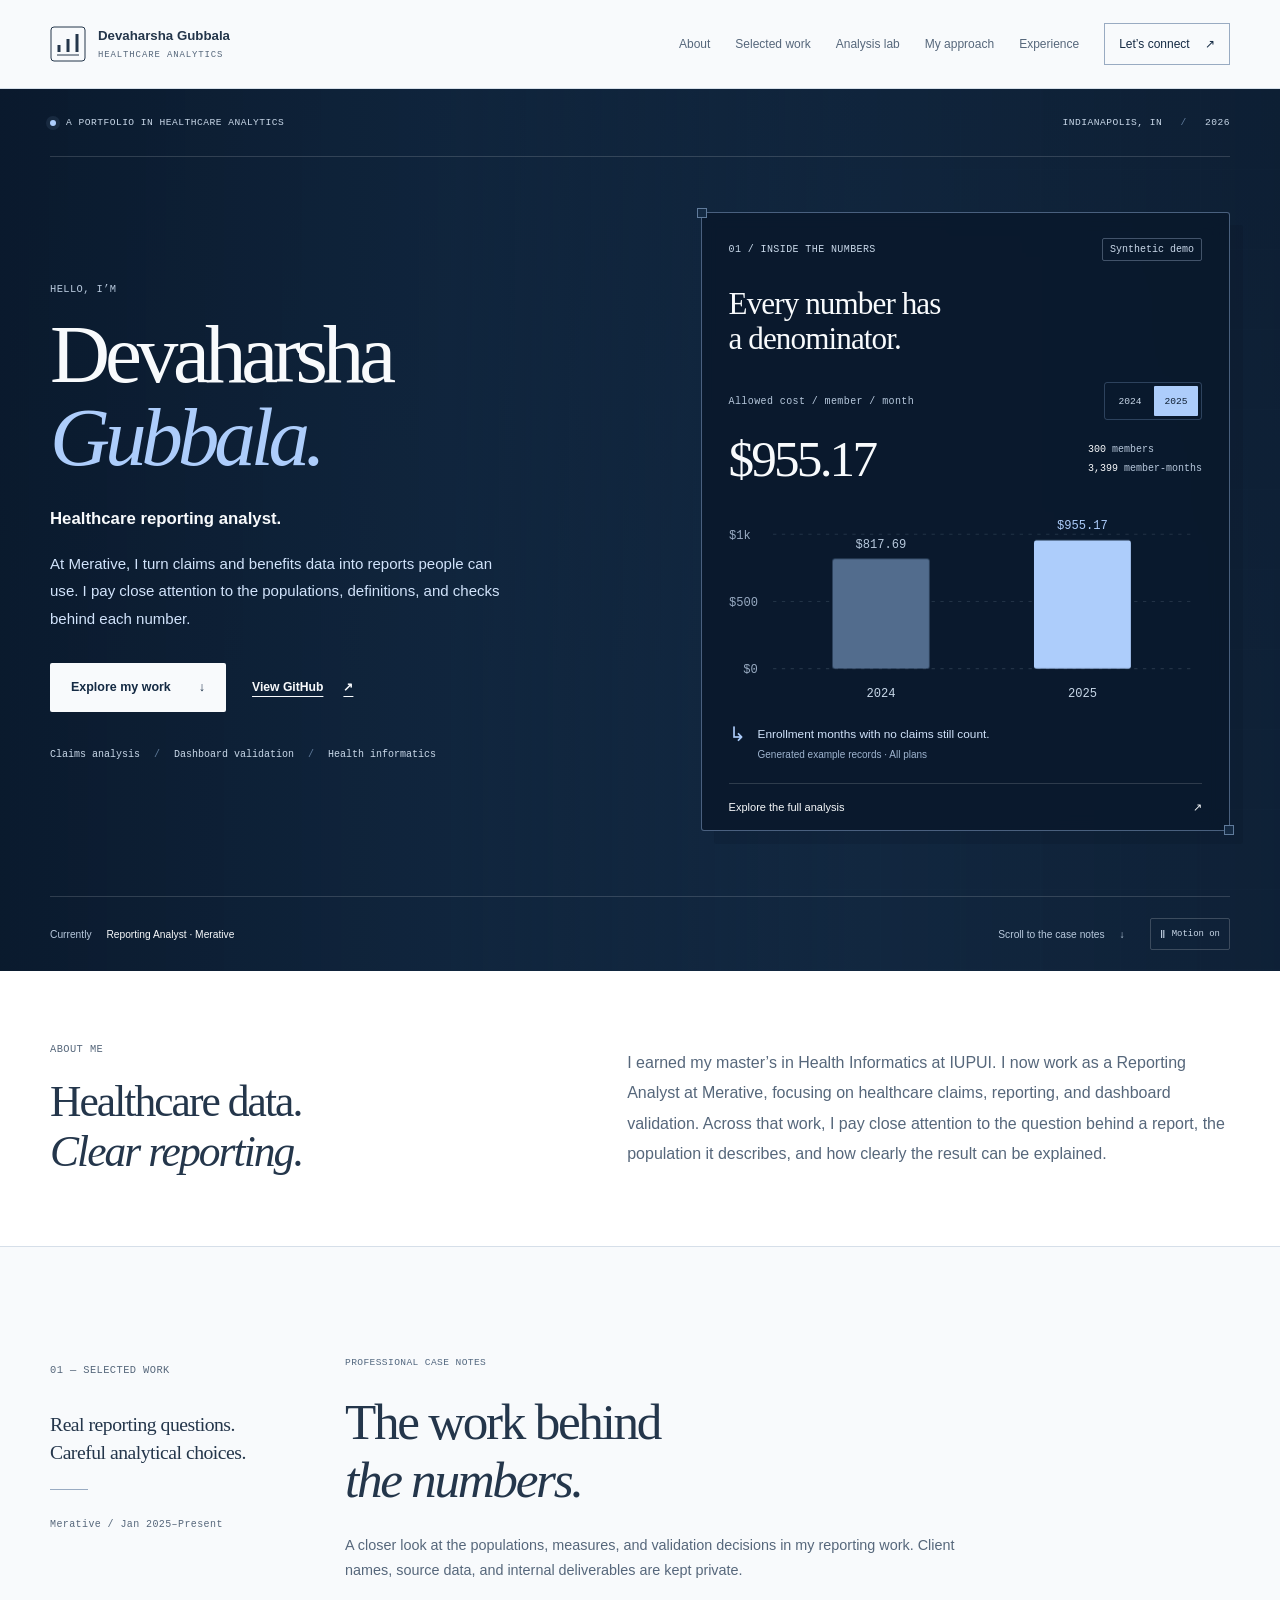
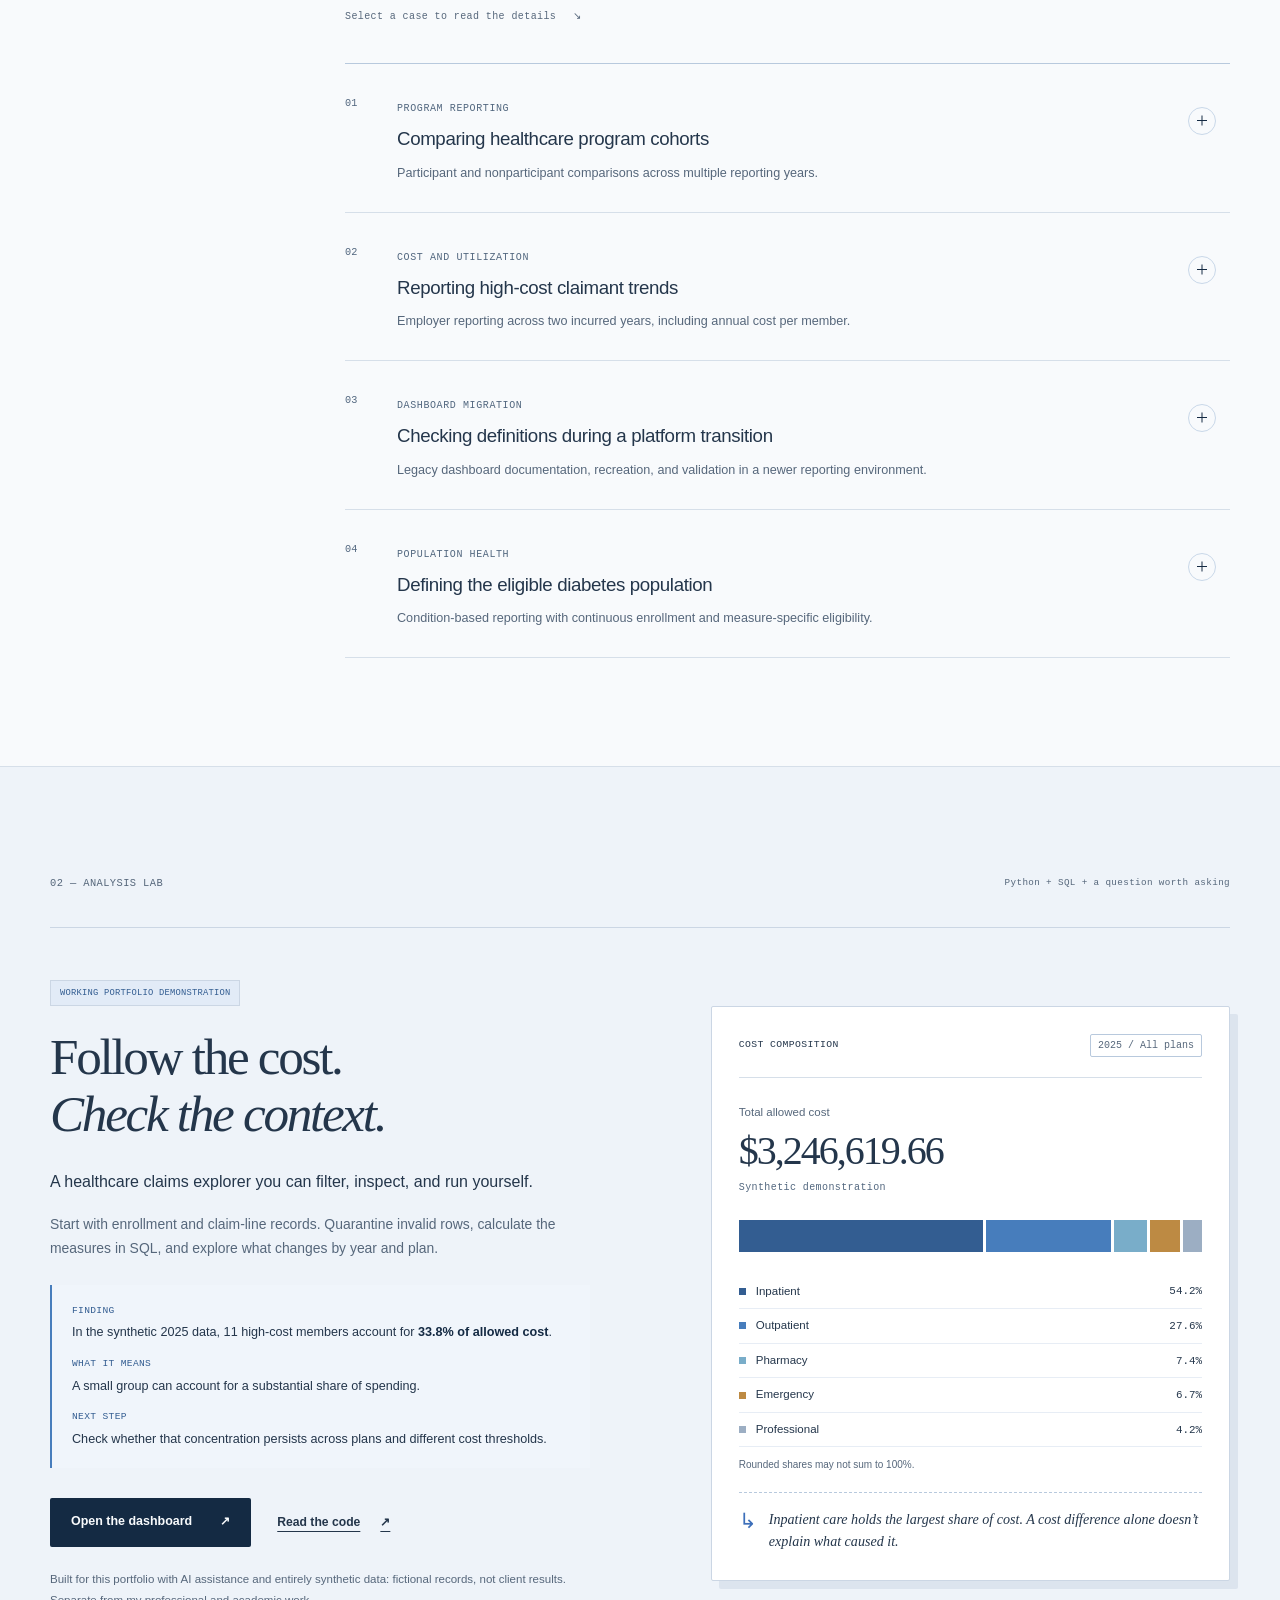
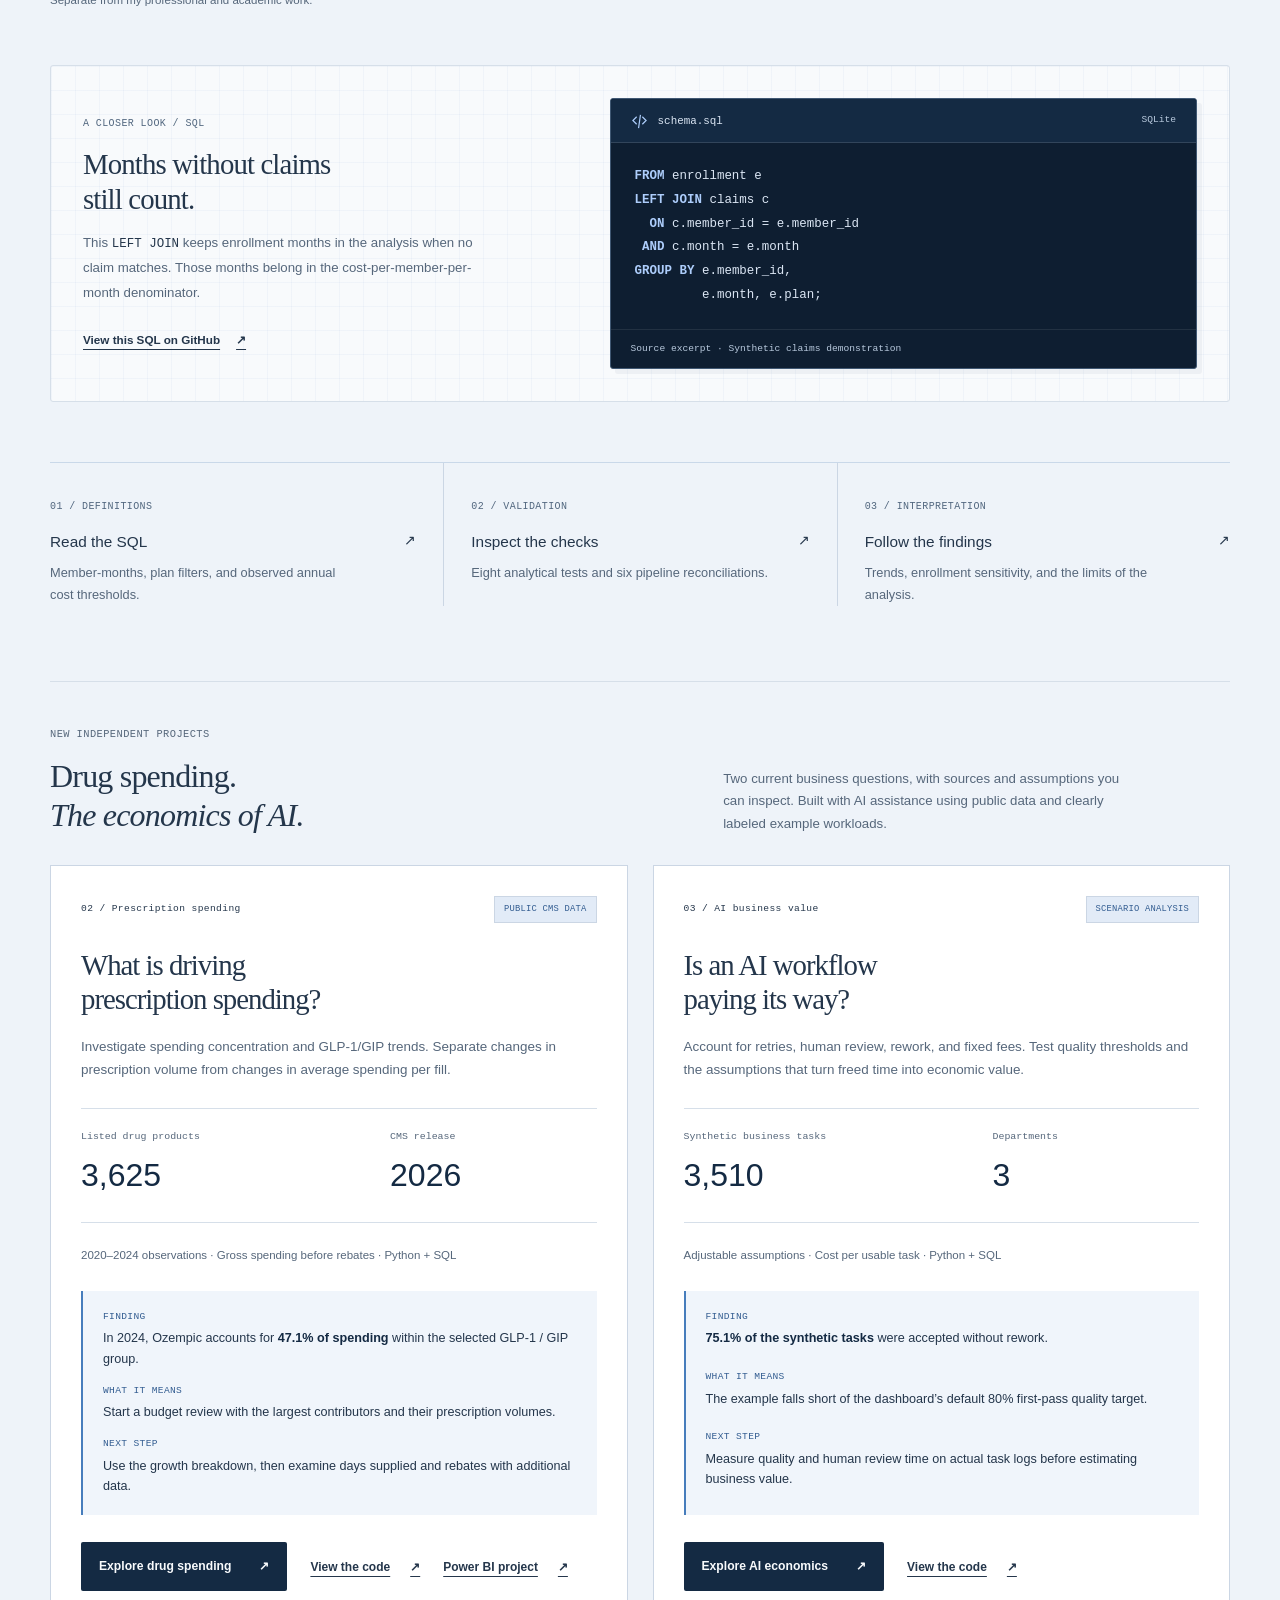
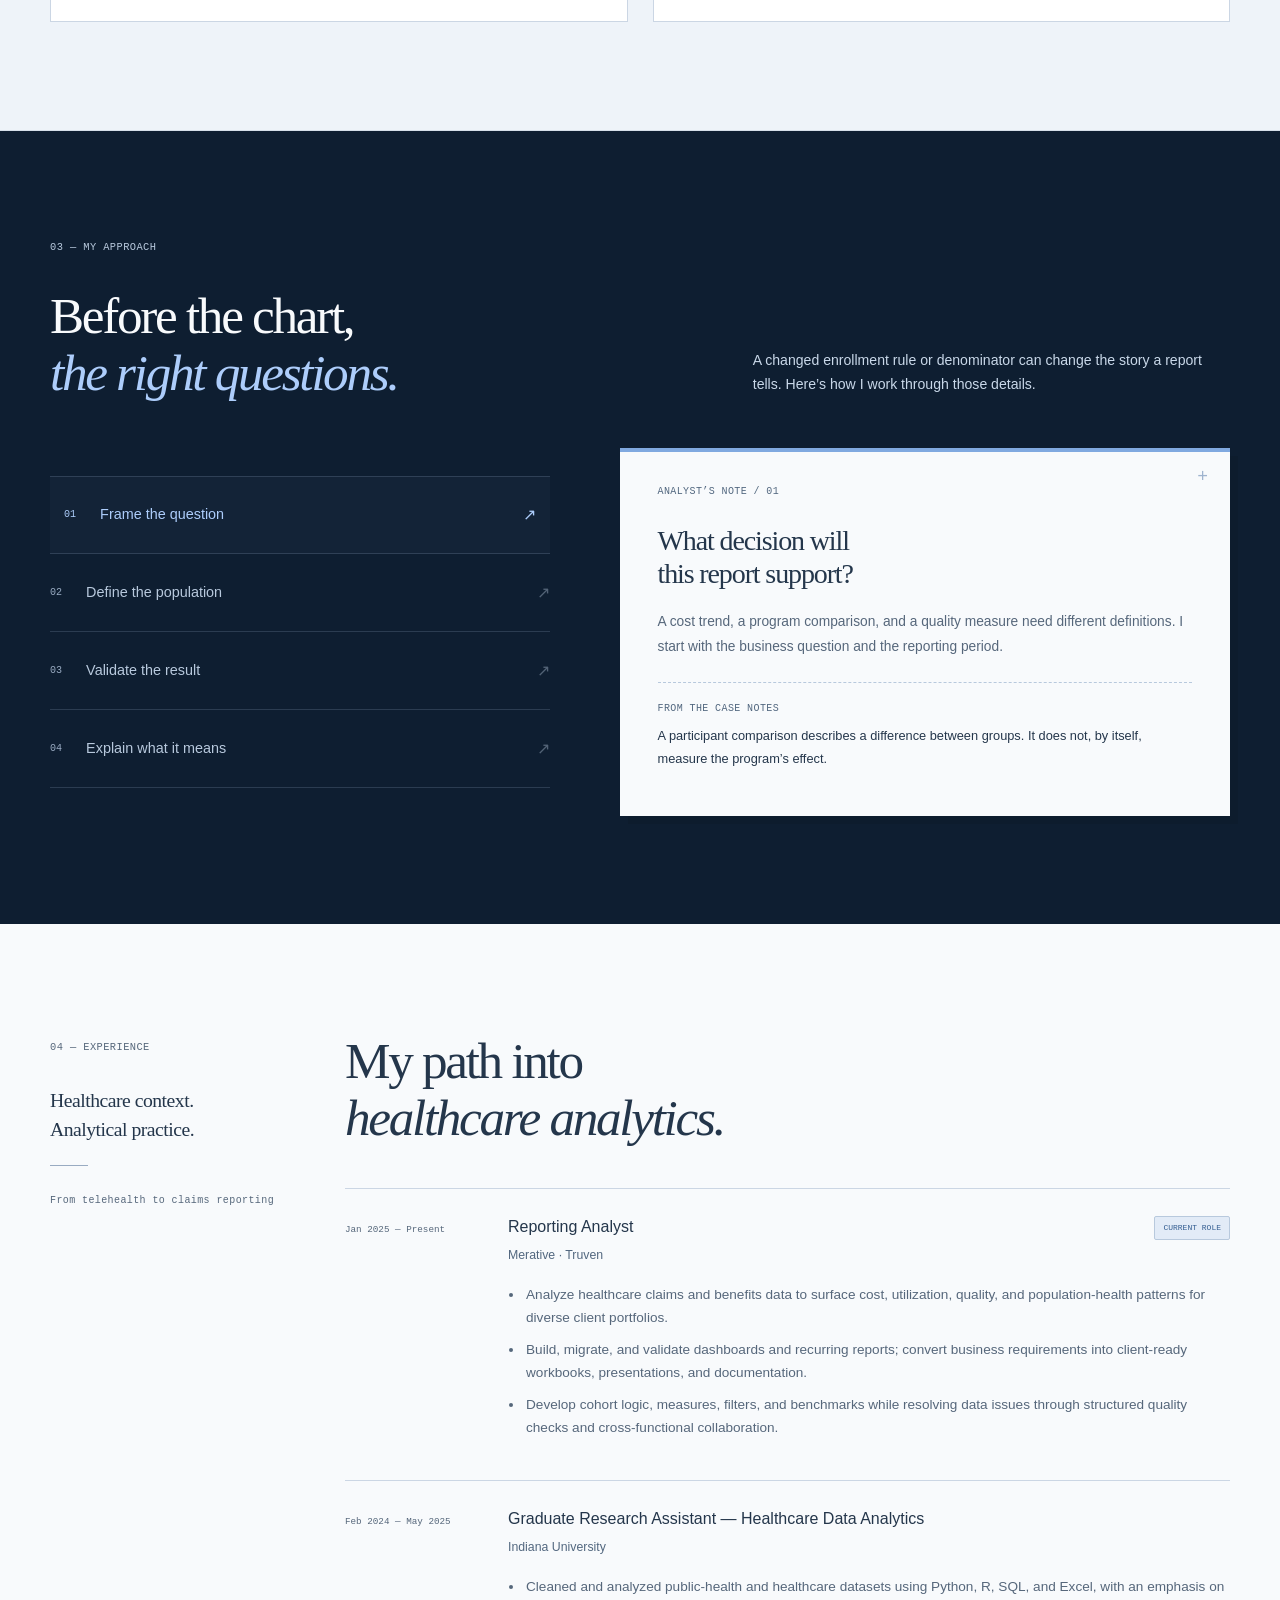
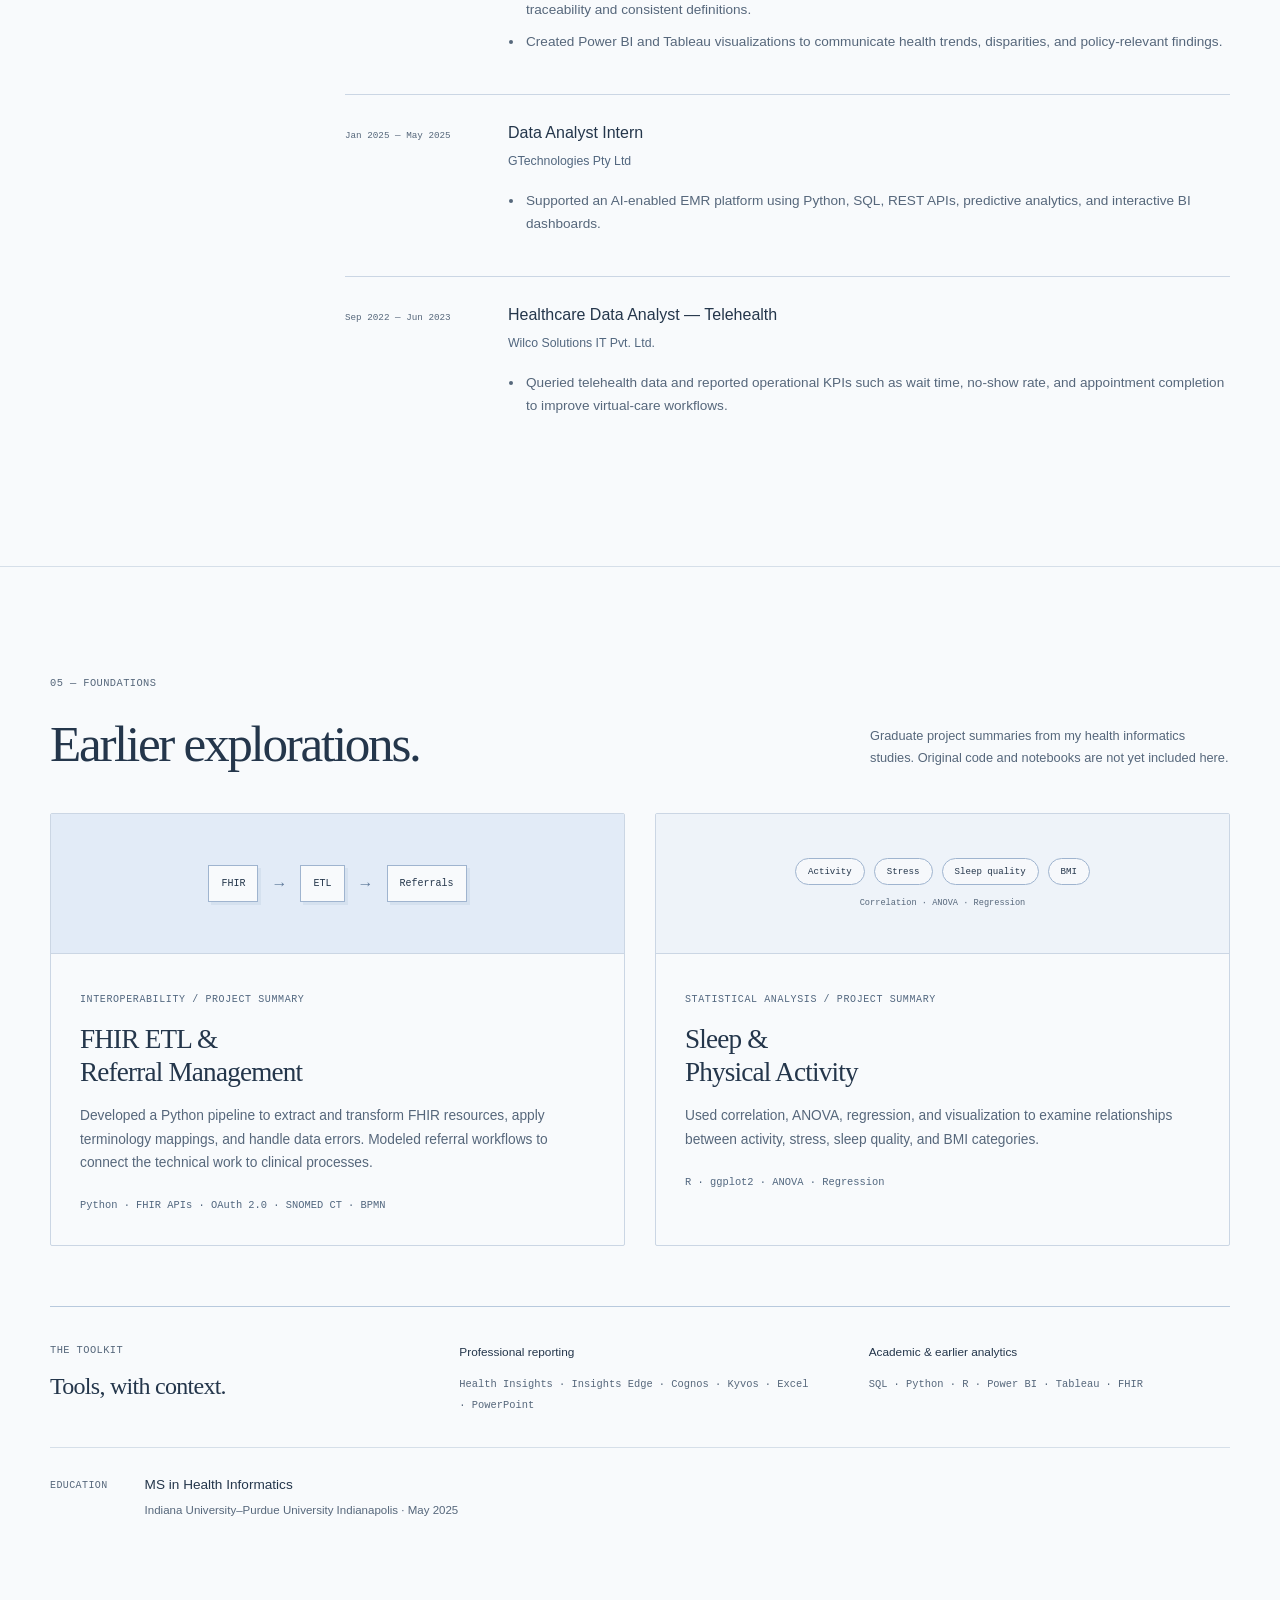
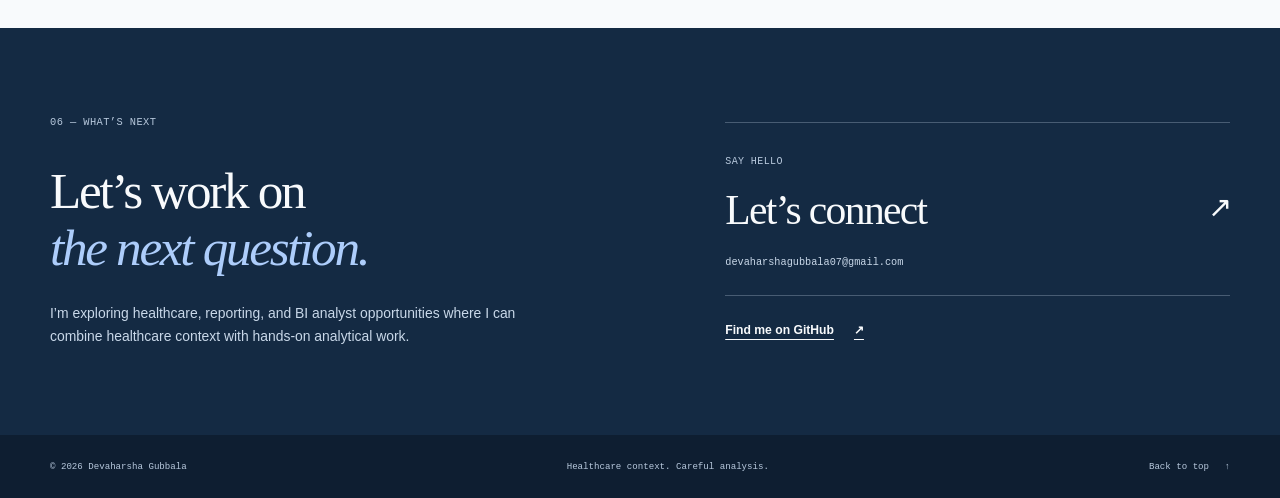
==== commit 7d727a75: "Add findings, business implications, and next steps to project cards" ====
--- a/index.html
+++ b/index.html
@@ -14,7 +14,7 @@
   <meta property="og:image:alt" content="Illustrative analyst workspace with charts and a notebook.">
   <link rel="canonical" href="https://devaharshagubbala07-hub.github.io/">
   <link rel="icon" href="favicon.svg?v=navy-1" type="image/svg+xml">
-  <link rel="stylesheet" href="styles.css?v=current-projects-1">
+  <link rel="stylesheet" href="styles.css?v=takeaways-powerbi-1">
   <script type="application/ld+json">
       {
         "@context": "https://schema.org",
@@ -121,7 +121,7 @@
   <div class="container">
     <div class="section-meta" data-reveal><span class="section-index">02 — Analysis lab</span><span class="mono">Python + SQL + a question worth asking</span></div>
     <div class="lab-grid">
-      <div class="lab-copy" data-reveal><span class="project-badge">Working portfolio demonstration</span><h2>Follow the cost.<br><em>Check the context.</em></h2><p class="intro-copy">A healthcare claims explorer you can filter, inspect, and run yourself.</p><p>Start with enrollment and claim-line records. Quarantine invalid rows, calculate the measures in SQL, and explore what changes by year and plan.</p><div class="hero-actions"><a class="button button-dark" href="demo/">Open the dashboard <span aria-hidden="true">↗</span></a><a class="text-link" href="https://github.com/devaharshagubbala07-hub/healthcare-claims-analytics">Read the code <span aria-hidden="true">↗</span></a></div><p class="provenance">Built for this portfolio with AI assistance and entirely synthetic data: fictional records, not client results. Separate from my professional and academic work.</p></div>
+      <div class="lab-copy" data-reveal><span class="project-badge">Working portfolio demonstration</span><h2>Follow the cost.<br><em>Check the context.</em></h2><p class="intro-copy">A healthcare claims explorer you can filter, inspect, and run yourself.</p><p>Start with enrollment and claim-line records. Quarantine invalid rows, calculate the measures in SQL, and explore what changes by year and plan.</p><dl class="project-takeaway"><div><dt>Finding</dt><dd>In the synthetic 2025 data, 11 high-cost members account for <strong>33.8% of allowed cost</strong>.</dd></div><div><dt>What it means</dt><dd>A small group can account for a substantial share of spending.</dd></div><div><dt>Next step</dt><dd>Check whether that concentration persists across plans and different cost thresholds.</dd></div></dl><div class="hero-actions"><a class="button button-dark" href="demo/">Open the dashboard <span aria-hidden="true">↗</span></a><a class="text-link" href="https://github.com/devaharshagubbala07-hub/healthcare-claims-analytics">Read the code <span aria-hidden="true">↗</span></a></div><p class="provenance">Built for this portfolio with AI assistance and entirely synthetic data: fictional records, not client results. Separate from my professional and academic work.</p></div>
       <div class="lab-visual" data-reveal>
         <div class="lab-visual-header"><span class="mono">Cost composition</span><span class="data-badge">2025 / All plans</span></div>
         <div class="composition-total"><span>Total allowed cost</span><strong>$3,246,619.66</strong><span class="mono">Synthetic demonstration</span></div>
@@ -163,7 +163,8 @@
           <p>Investigate spending concentration and GLP-1/GIP trends. Separate changes in prescription volume from changes in average spending per fill.</p>
           <dl class="project-stats"><div><dt>Listed drug products</dt><dd>3,625</dd></div><div><dt>CMS release</dt><dd>2026</dd></div></dl>
           <p class="project-detail">2020–2024 observations · Gross spending before rebates · Python + SQL</p>
-          <div class="project-actions"><a class="button button-dark" href="projects/prescription-spending/">Explore drug spending <span aria-hidden="true">↗</span></a><a class="text-link" href="https://github.com/devaharshagubbala07-hub/prescription-spending-analysis">View the code <span aria-hidden="true">↗</span></a></div>
+          <dl class="project-takeaway"><div><dt>Finding</dt><dd>In 2024, Ozempic accounts for <strong>47.1% of spending</strong> within the selected GLP-1 / GIP group.</dd></div><div><dt>What it means</dt><dd>Start a budget review with the largest contributors and their prescription volumes.</dd></div><div><dt>Next step</dt><dd>Use the growth breakdown, then examine days supplied and rebates with additional data.</dd></div></dl>
+          <div class="project-actions"><a class="button button-dark" href="projects/prescription-spending/">Explore drug spending <span aria-hidden="true">↗</span></a><a class="text-link" href="https://github.com/devaharshagubbala07-hub/prescription-spending-analysis">View the code <span aria-hidden="true">↗</span></a><a class="text-link" href="https://github.com/devaharshagubbala07-hub/prescription-spending-analysis/tree/main/powerbi">Power BI project <span aria-hidden="true">↗</span></a></div>
         </article>
         <article class="lab-project" data-reveal>
           <div class="lab-project-top"><span class="mono">03 / AI business value</span><span class="project-badge">Scenario analysis</span></div>
@@ -171,6 +172,7 @@
           <p>Account for retries, human review, rework, and fixed fees. Test quality thresholds and the assumptions that turn freed time into economic value.</p>
           <dl class="project-stats"><div><dt>Synthetic business tasks</dt><dd>3,510</dd></div><div><dt>Departments</dt><dd>3</dd></div></dl>
           <p class="project-detail">Adjustable assumptions · Cost per usable task · Python + SQL</p>
+          <dl class="project-takeaway"><div><dt>Finding</dt><dd><strong>75.1% of the synthetic tasks</strong> were accepted without rework.</dd></div><div><dt>What it means</dt><dd>The example falls short of the dashboard’s default 80% first-pass quality target.</dd></div><div><dt>Next step</dt><dd>Measure quality and human review time on actual task logs before estimating business value.</dd></div></dl>
           <div class="project-actions"><a class="button button-dark" href="projects/ai-value/">Explore AI economics <span aria-hidden="true">↗</span></a><a class="text-link" href="https://github.com/devaharshagubbala07-hub/ai-spend-value-monitor">View the code <span aria-hidden="true">↗</span></a></div>
         </article>
       </div>
--- a/styles.css
+++ b/styles.css
@@ -74,3 +74,10 @@
 @media(max-width:1000px){.lab-project{padding:24px}.lab-project-top{align-items:flex-start;flex-direction:column;gap:9px}.project-pair-heading{gap:35px}}
 @media(max-width:700px){.more-projects{margin-top:45px;padding-top:32px}.project-pair-heading{grid-template-columns:1fr;gap:20px}.project-pair-heading h3{font-size:1.8rem}.project-pair-heading>p{max-width:500px}.project-pair{grid-template-columns:1fr;gap:22px}.lab-project h4{font-size:1.85rem}.lab-project-top{flex-direction:row;align-items:center}.project-stats{grid-template-columns:1.25fr 1fr;gap:14px}.project-stats dt{font-size:.61rem}}
 @media(max-width:380px){.lab-project{padding:21px}.lab-project-top{flex-wrap:wrap}.lab-project h4{font-size:1.65rem}.project-actions{gap:18px}}
+
+/* Short findings keep the analytical judgment beside each project. */
+.project-takeaway{margin:0 0 27px;padding:18px 20px;background:#f0f5fb;border-left:2px solid #477dbc;display:grid;gap:13px}
+.project-takeaway div{min-width:0}.project-takeaway dt{font-family:var(--mono);font-size:.6rem;letter-spacing:.035em;text-transform:uppercase;color:#335d91;margin-bottom:3px}
+.project-takeaway dd{margin:0;font-size:.79rem;line-height:1.65;color:var(--ink)}.project-takeaway strong{font-weight:600;color:var(--navy)}
+.lab-copy .project-takeaway{margin-top:25px;max-width:540px}.lab-project .project-takeaway{flex:1}
+@media(max-width:700px){.project-takeaway{padding:17px 18px;gap:14px}.project-takeaway dd{font-size:.82rem}.project-actions a{min-height:36px}}
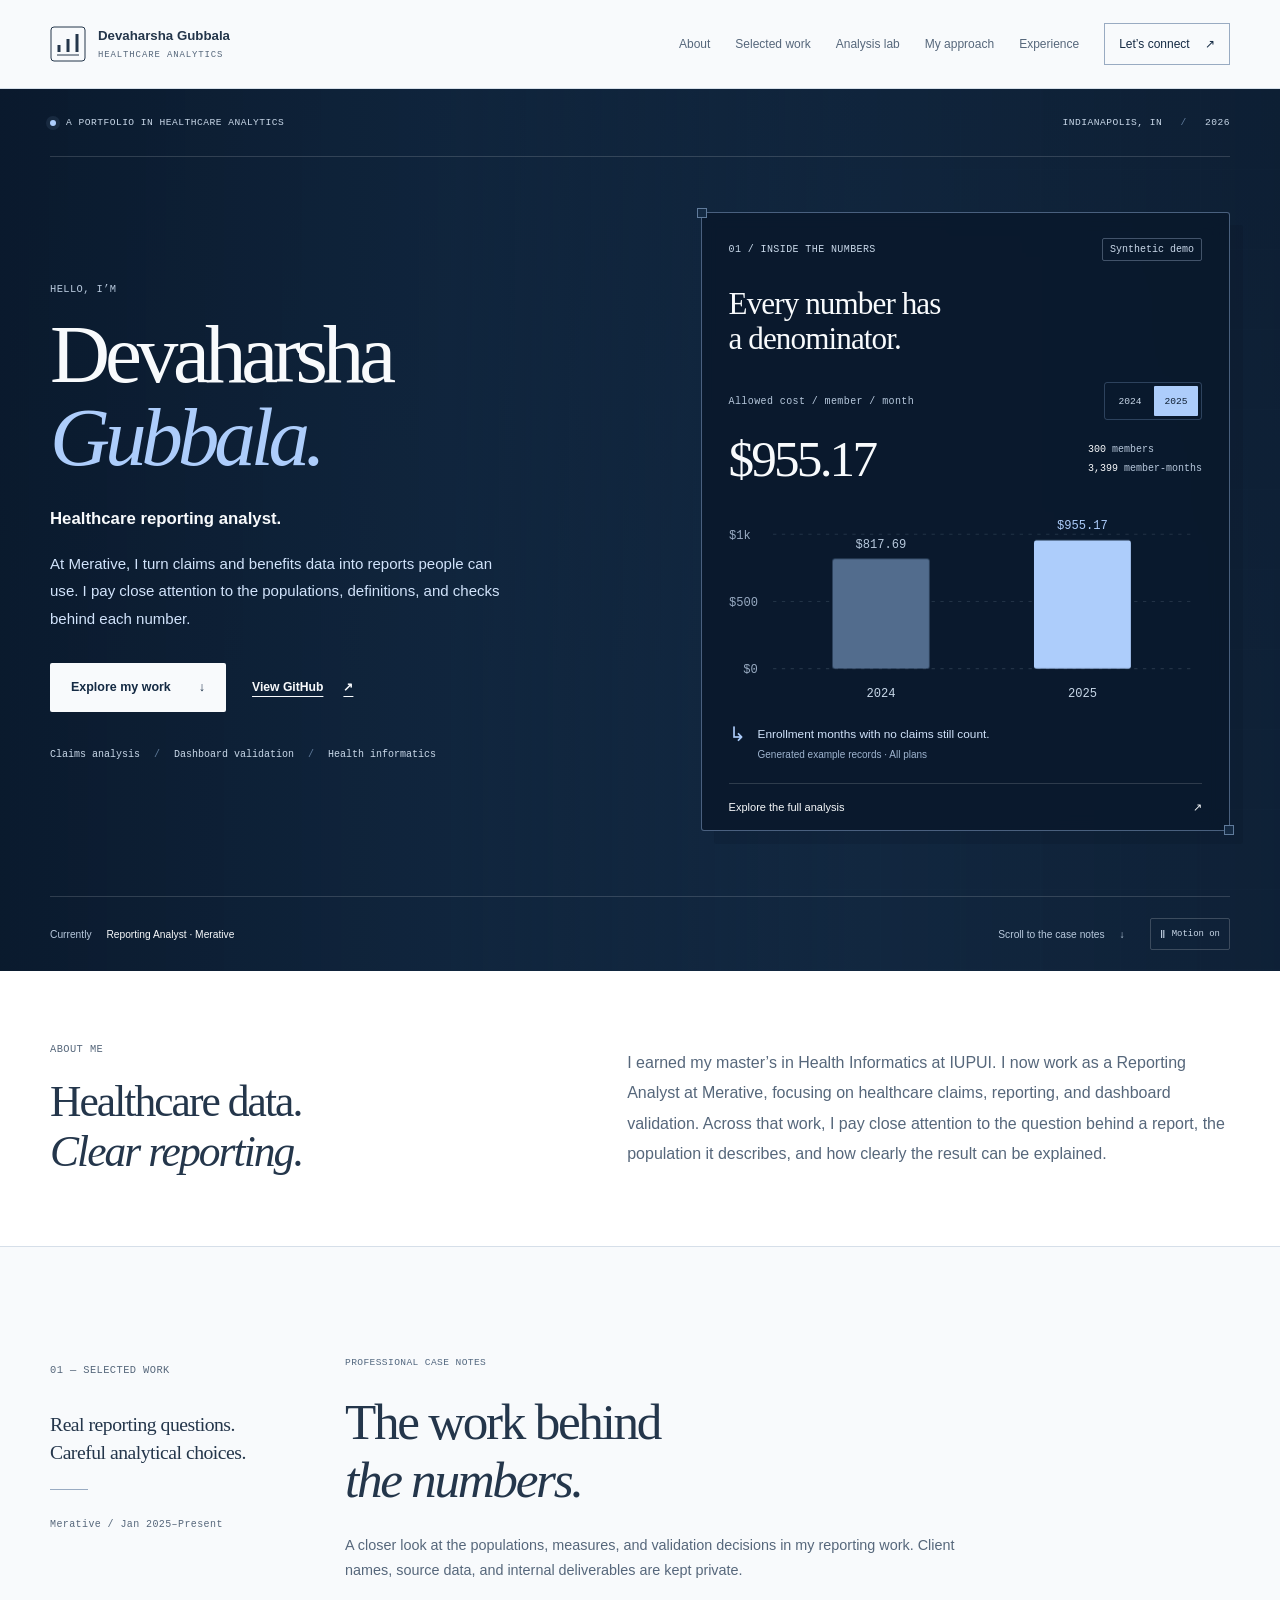
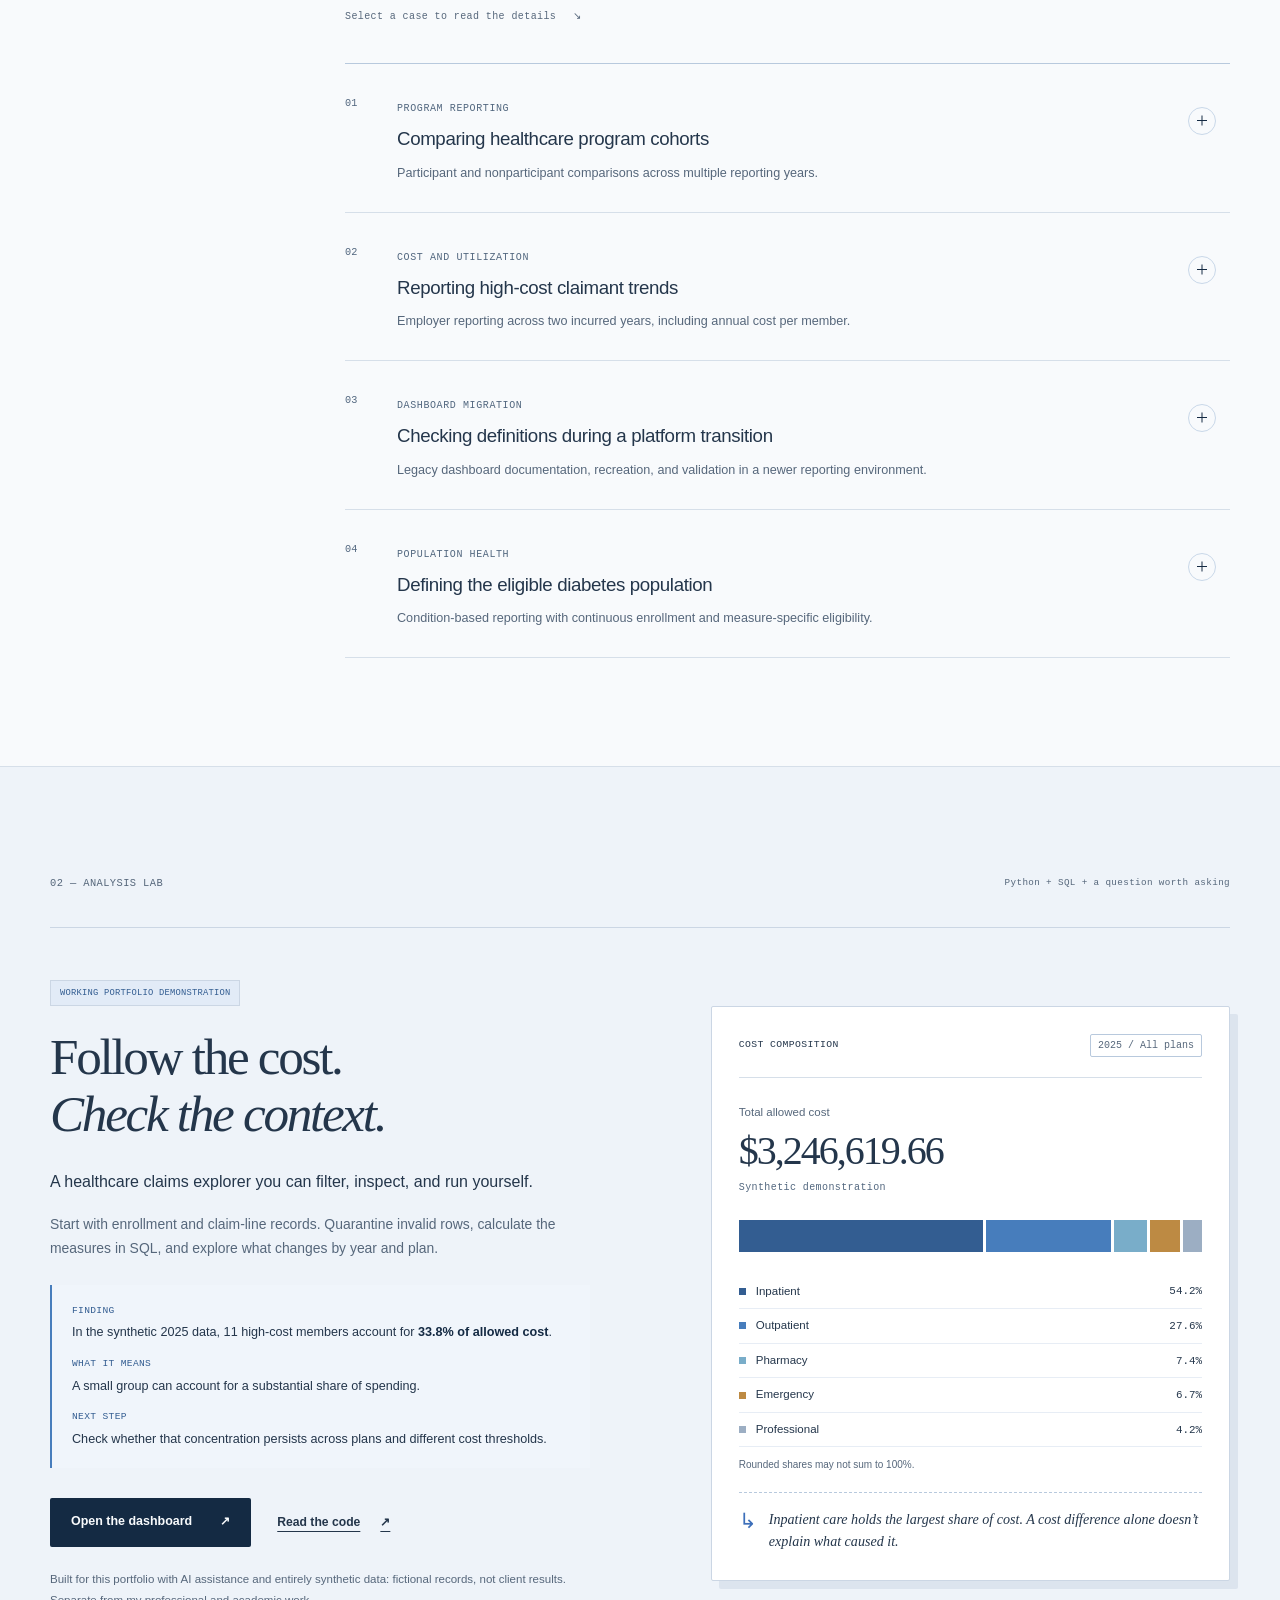
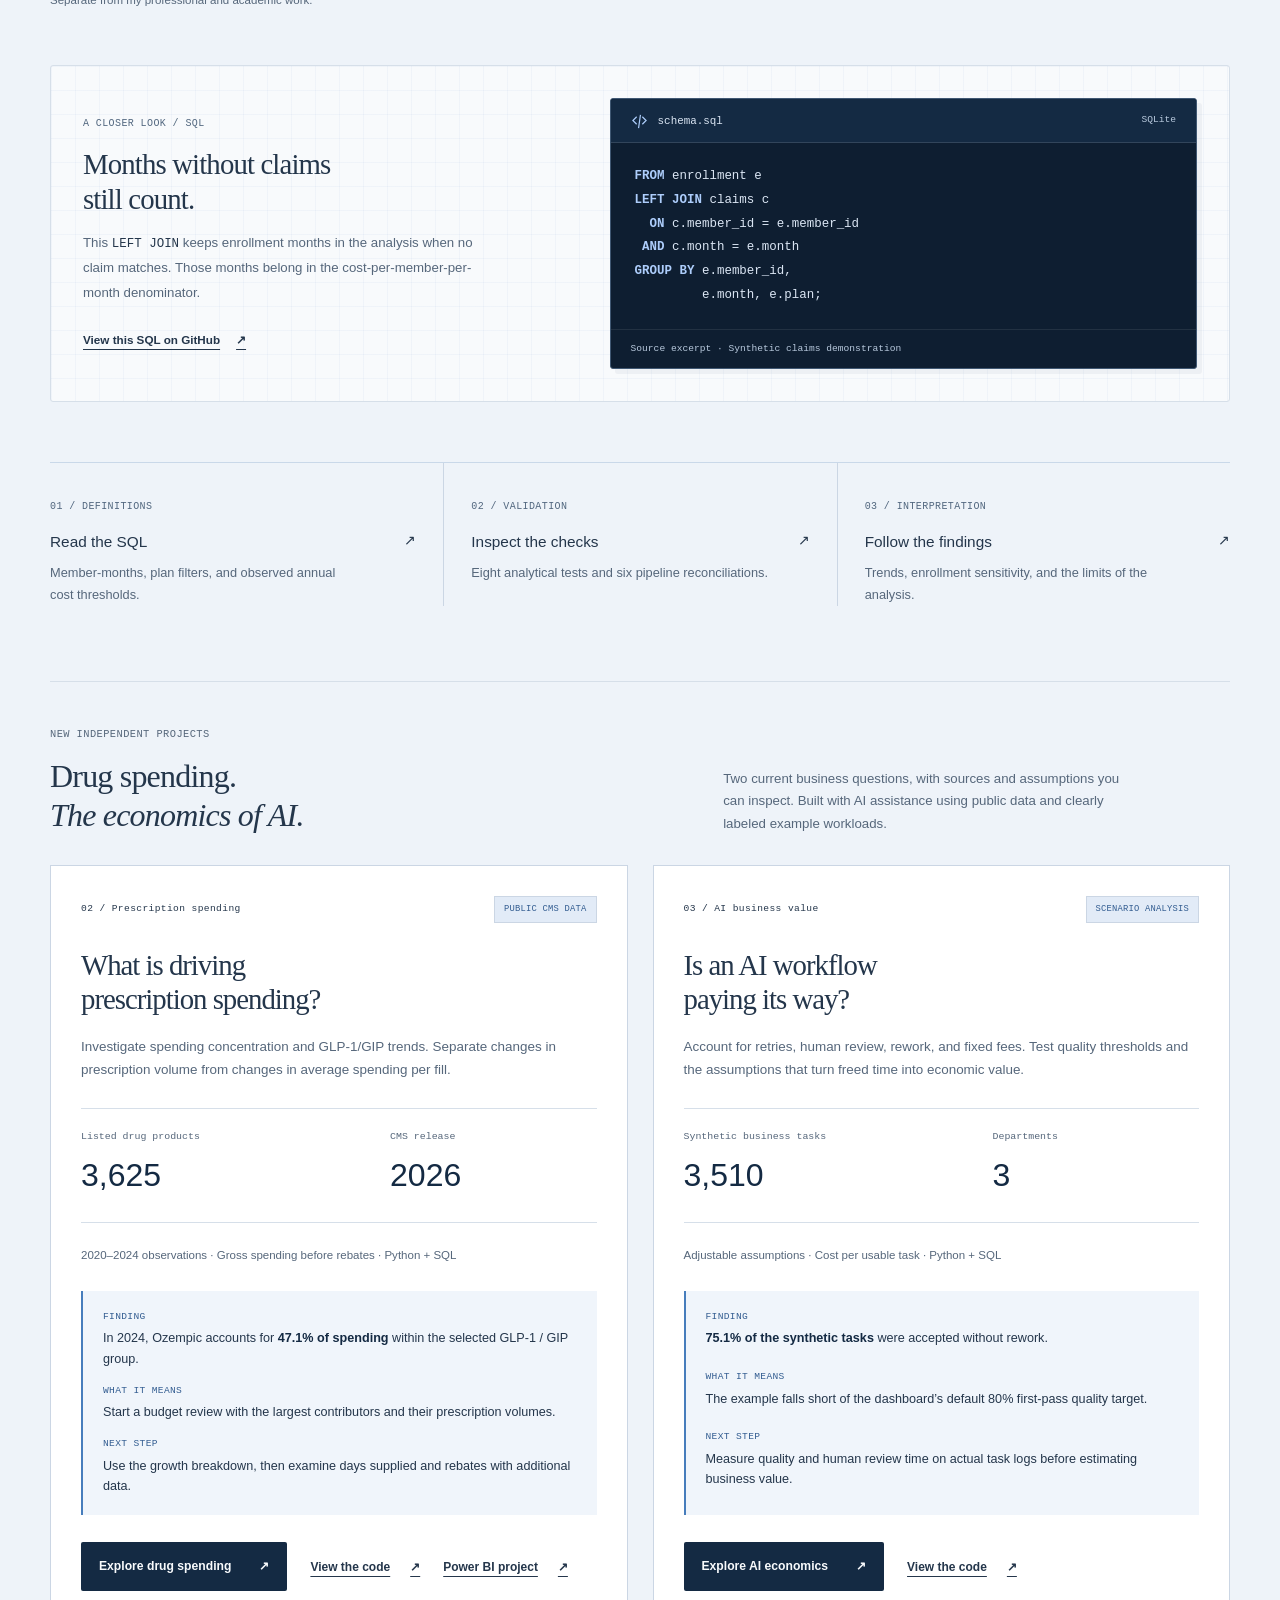
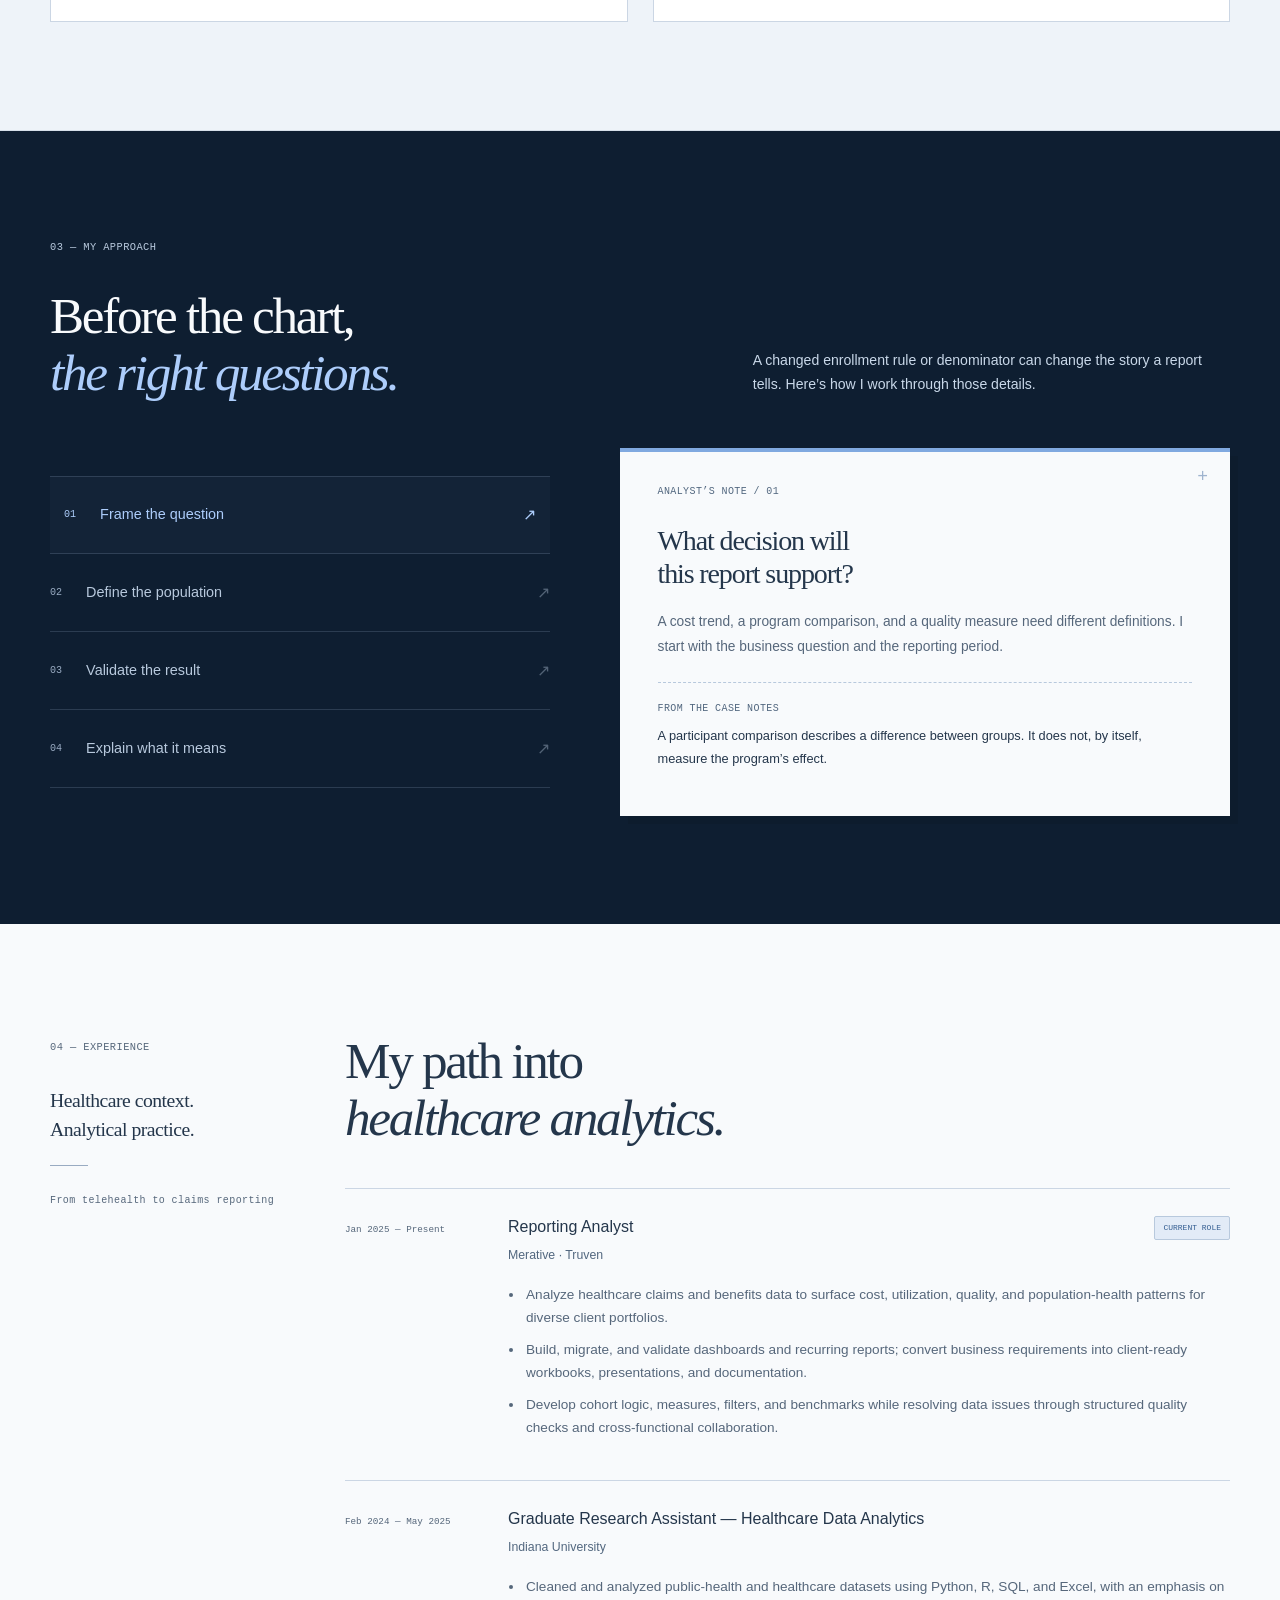
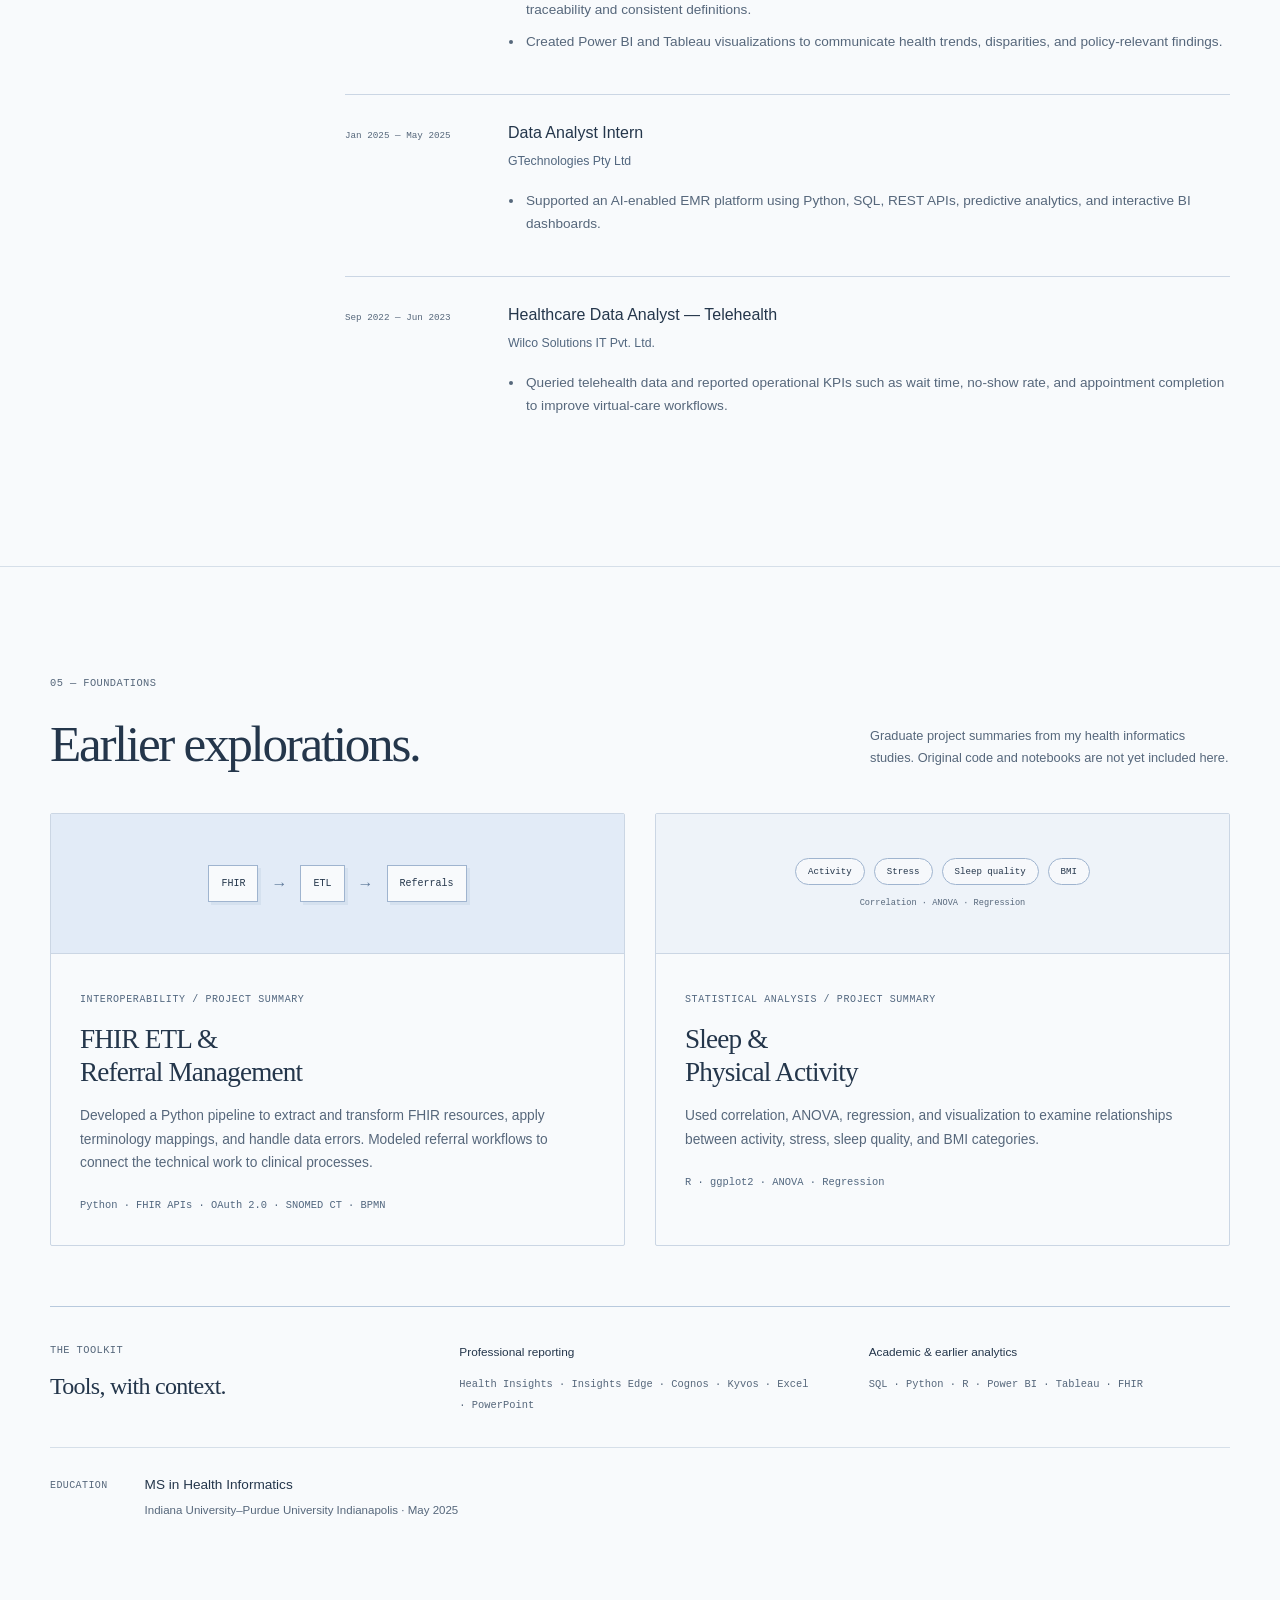
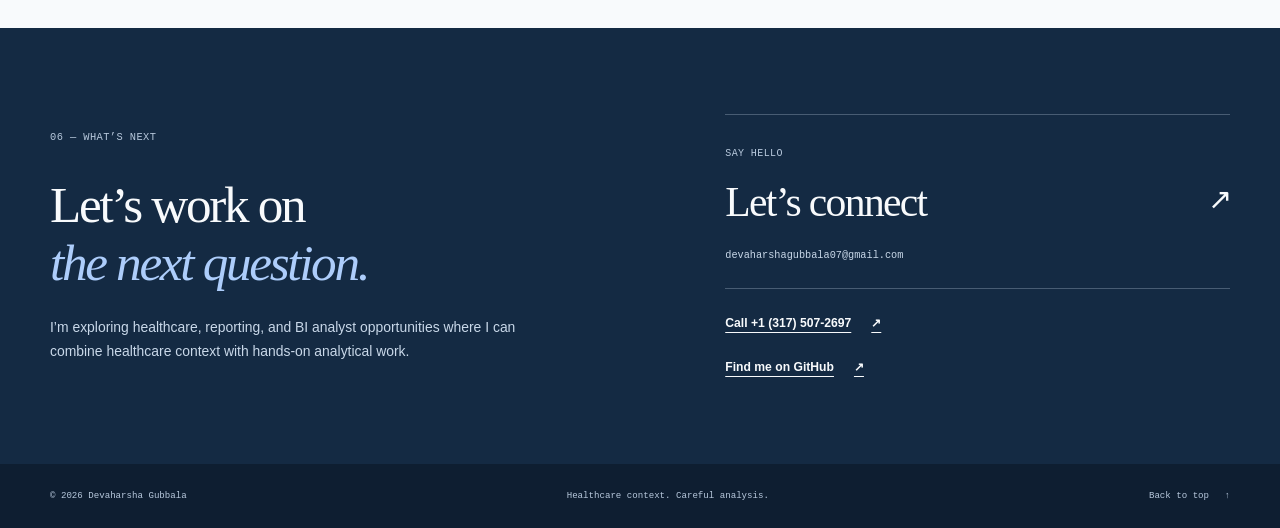
==== commit c45eefef: "Add click-to-call phone link to portfolio contact section" ====
--- a/index.html
+++ b/index.html
@@ -292,7 +292,7 @@
   <div class="education" data-reveal><span class="mono">Education</span><p>MS in Health Informatics<span>Indiana University–Purdue University Indianapolis · May 2025</span></p></div>
 </div></section>
 
-<section id="contact" class="section contact-section"><div class="container"><div class="contact-grid" data-reveal><div><span class="section-index">06 — What’s next</span><h2>Let’s work on<br><em>the next question.</em></h2><p>I’m exploring healthcare, reporting, and BI analyst opportunities where I can combine healthcare context with hands-on analytical work.</p></div><div class="contact-links"><a class="contact-primary" href="mailto:devaharshagubbala07@gmail.com"><span class="mono">Say hello</span><strong>Let’s connect <span aria-hidden="true">↗</span></strong><span class="contact-email">devaharshagubbala07@gmail.com</span></a><a class="text-link light-link" href="https://github.com/devaharshagubbala07-hub">Find me on GitHub <span aria-hidden="true">↗</span></a></div></div></div></section>
+<section id="contact" class="section contact-section"><div class="container"><div class="contact-grid" data-reveal><div><span class="section-index">06 — What’s next</span><h2>Let’s work on<br><em>the next question.</em></h2><p>I’m exploring healthcare, reporting, and BI analyst opportunities where I can combine healthcare context with hands-on analytical work.</p></div><div class="contact-links"><a class="contact-primary" href="mailto:devaharshagubbala07@gmail.com"><span class="mono">Say hello</span><strong>Let’s connect <span aria-hidden="true">↗</span></strong><span class="contact-email">devaharshagubbala07@gmail.com</span></a><a class="text-link light-link" href="tel:+13175072697" aria-label="Call Devaharsha at +1 (317) 507-2697">Call +1 (317) 507-2697 <span aria-hidden="true">↗</span></a><a class="text-link light-link" href="https://github.com/devaharshagubbala07-hub">Find me on GitHub <span aria-hidden="true">↗</span></a></div></div></div></section>
 </main>
 <footer class="site-footer"><div class="container"><span>© <span data-year>2026</span> Devaharsha Gubbala</span><span class="footer-note">Healthcare context. Careful analysis.</span><a href="#top">Back to top <span aria-hidden="true">↑</span></a></div></footer>
 <script type="application/json" id="preview-data">{"annual":[{"year":"2024","plan":"All plans","members":280,"member_months":3150,"claim_lines":2404,"allowed_cents":257571863,"plan_paid_cents":196398019,"member_paid_cents":61173844,"zero_claim_members":22,"high_cost_members":9,"high_cost_allowed_cents":89108544,"continuous_members":227,"continuous_allowed_cents":225422415,"pmpm":817.69,"high_cost_share":34.6,"continuous_pmpm":827.54},{"year":"2025","plan":"All plans","members":300,"member_months":3399,"claim_lines":2615,"allowed_cents":324661966,"plan_paid_cents":250165740,"member_paid_cents":74496226,"zero_claim_members":23,"high_cost_members":11,"high_cost_allowed_cents":109662233,"continuous_members":248,"continuous_allowed_cents":275931880,"pmpm":955.17,"high_cost_share":33.78,"continuous_pmpm":927.19}],"services":[{"year":"2024","plan":"All plans","service_category":"Inpatient","claim_lines":31,"allowed_cents":129771300},{"year":"2024","plan":"All plans","service_category":"Outpatient","claim_lines":547,"allowed_cents":74919812},{"year":"2024","plan":"All plans","service_category":"Pharmacy","claim_lines":969,"allowed_cents":21313833},{"year":"2024","plan":"All plans","service_category":"Emergency","claim_lines":85,"allowed_cents":19753951},{"year":"2024","plan":"All plans","service_category":"Professional","claim_lines":772,"allowed_cents":11812967},{"year":"2025","plan":"All plans","service_category":"Inpatient","claim_lines":45,"allowed_cents":175846230},{"year":"2025","plan":"All plans","service_category":"Outpatient","claim_lines":599,"allowed_cents":89618691},{"year":"2025","plan":"All plans","service_category":"Pharmacy","claim_lines":1024,"allowed_cents":24022977},{"year":"2025","plan":"All plans","service_category":"Emergency","claim_lines":89,"allowed_cents":21673271},{"year":"2025","plan":"All plans","service_category":"Professional","claim_lines":858,"allowed_cents":13500797}]}</script>
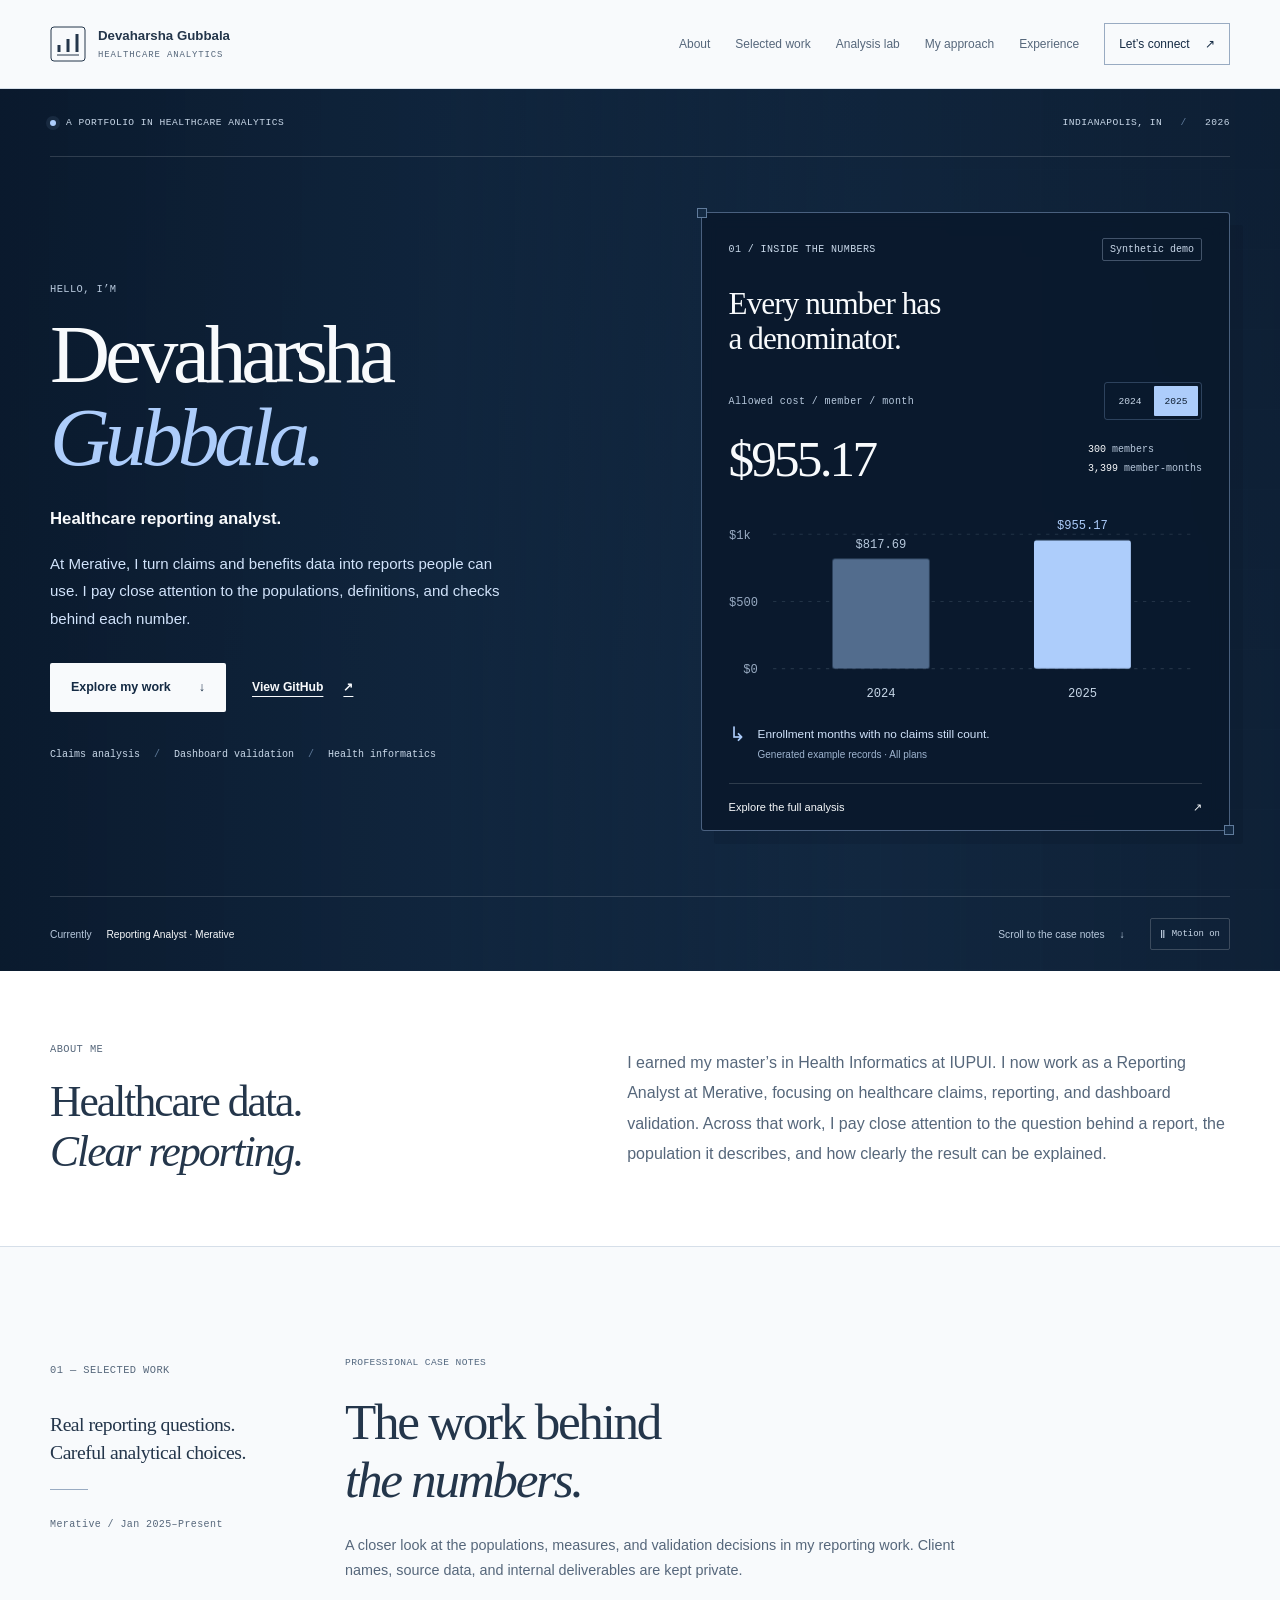
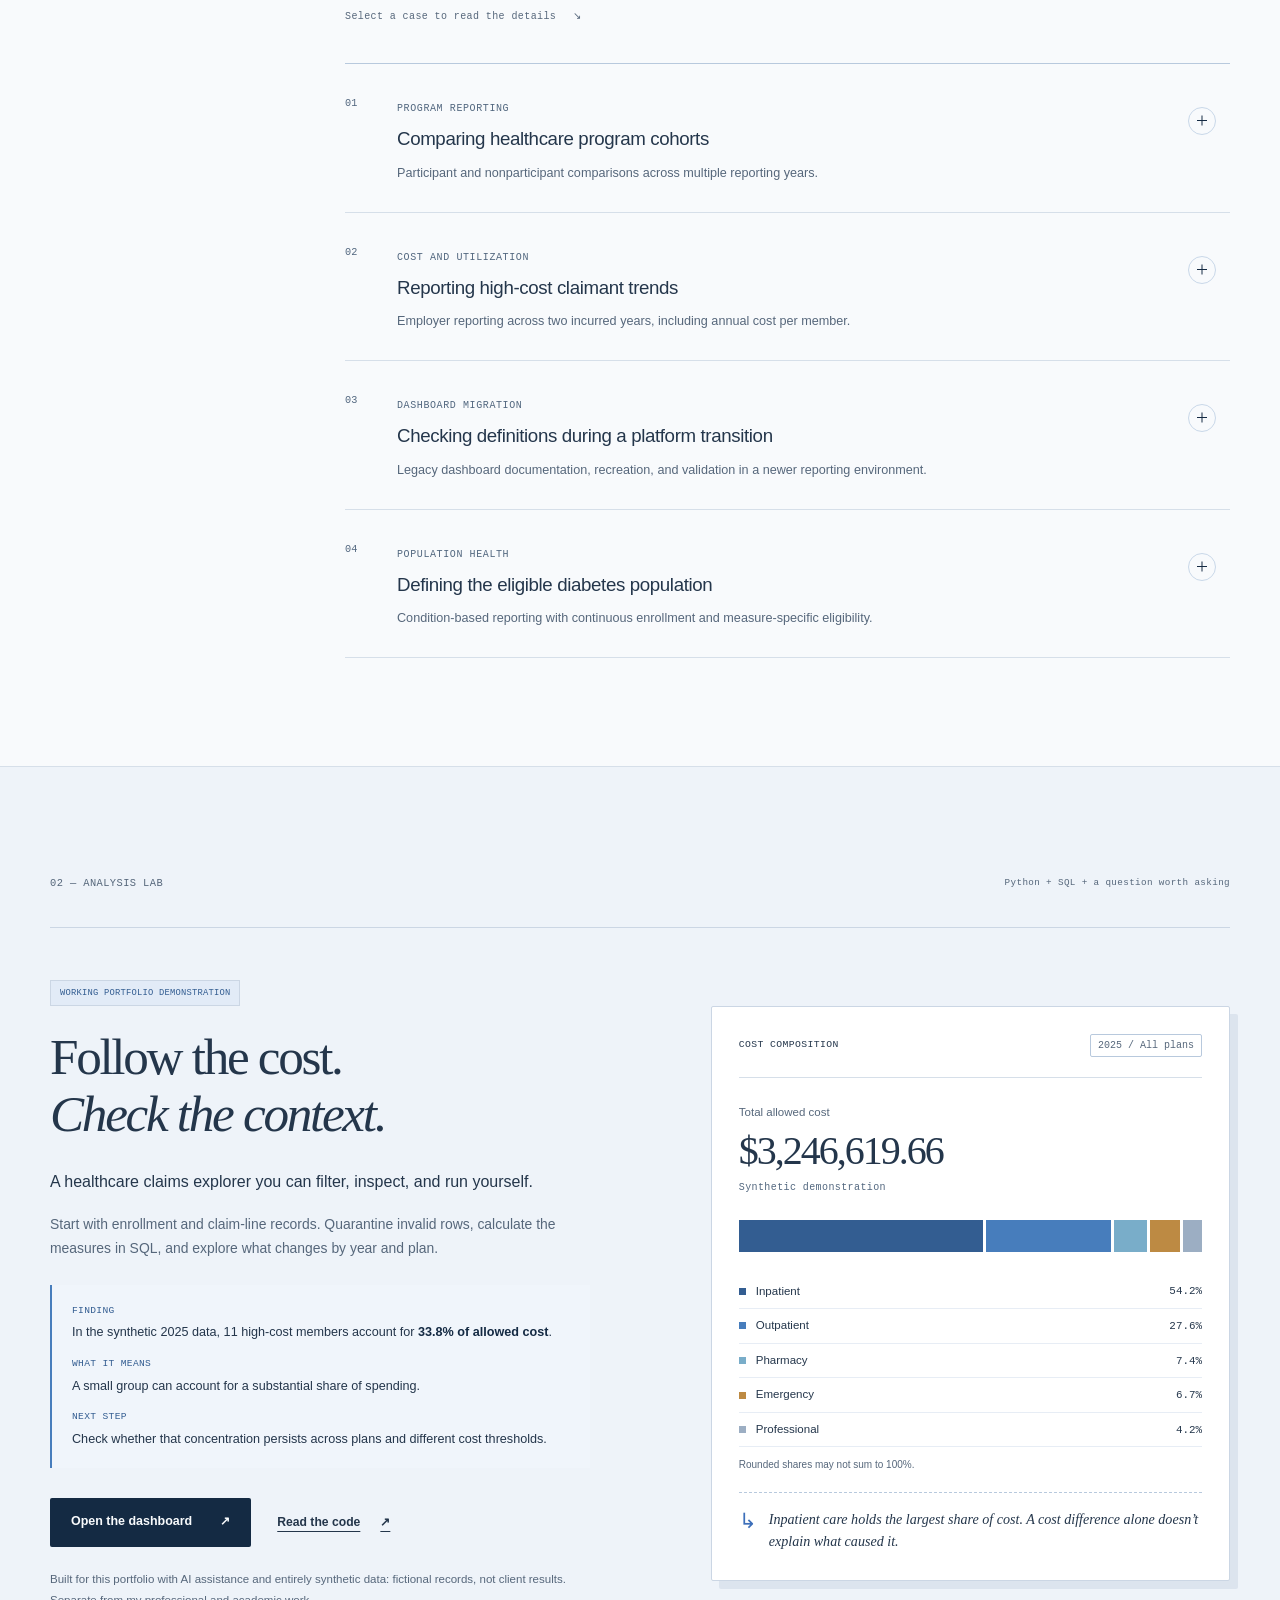
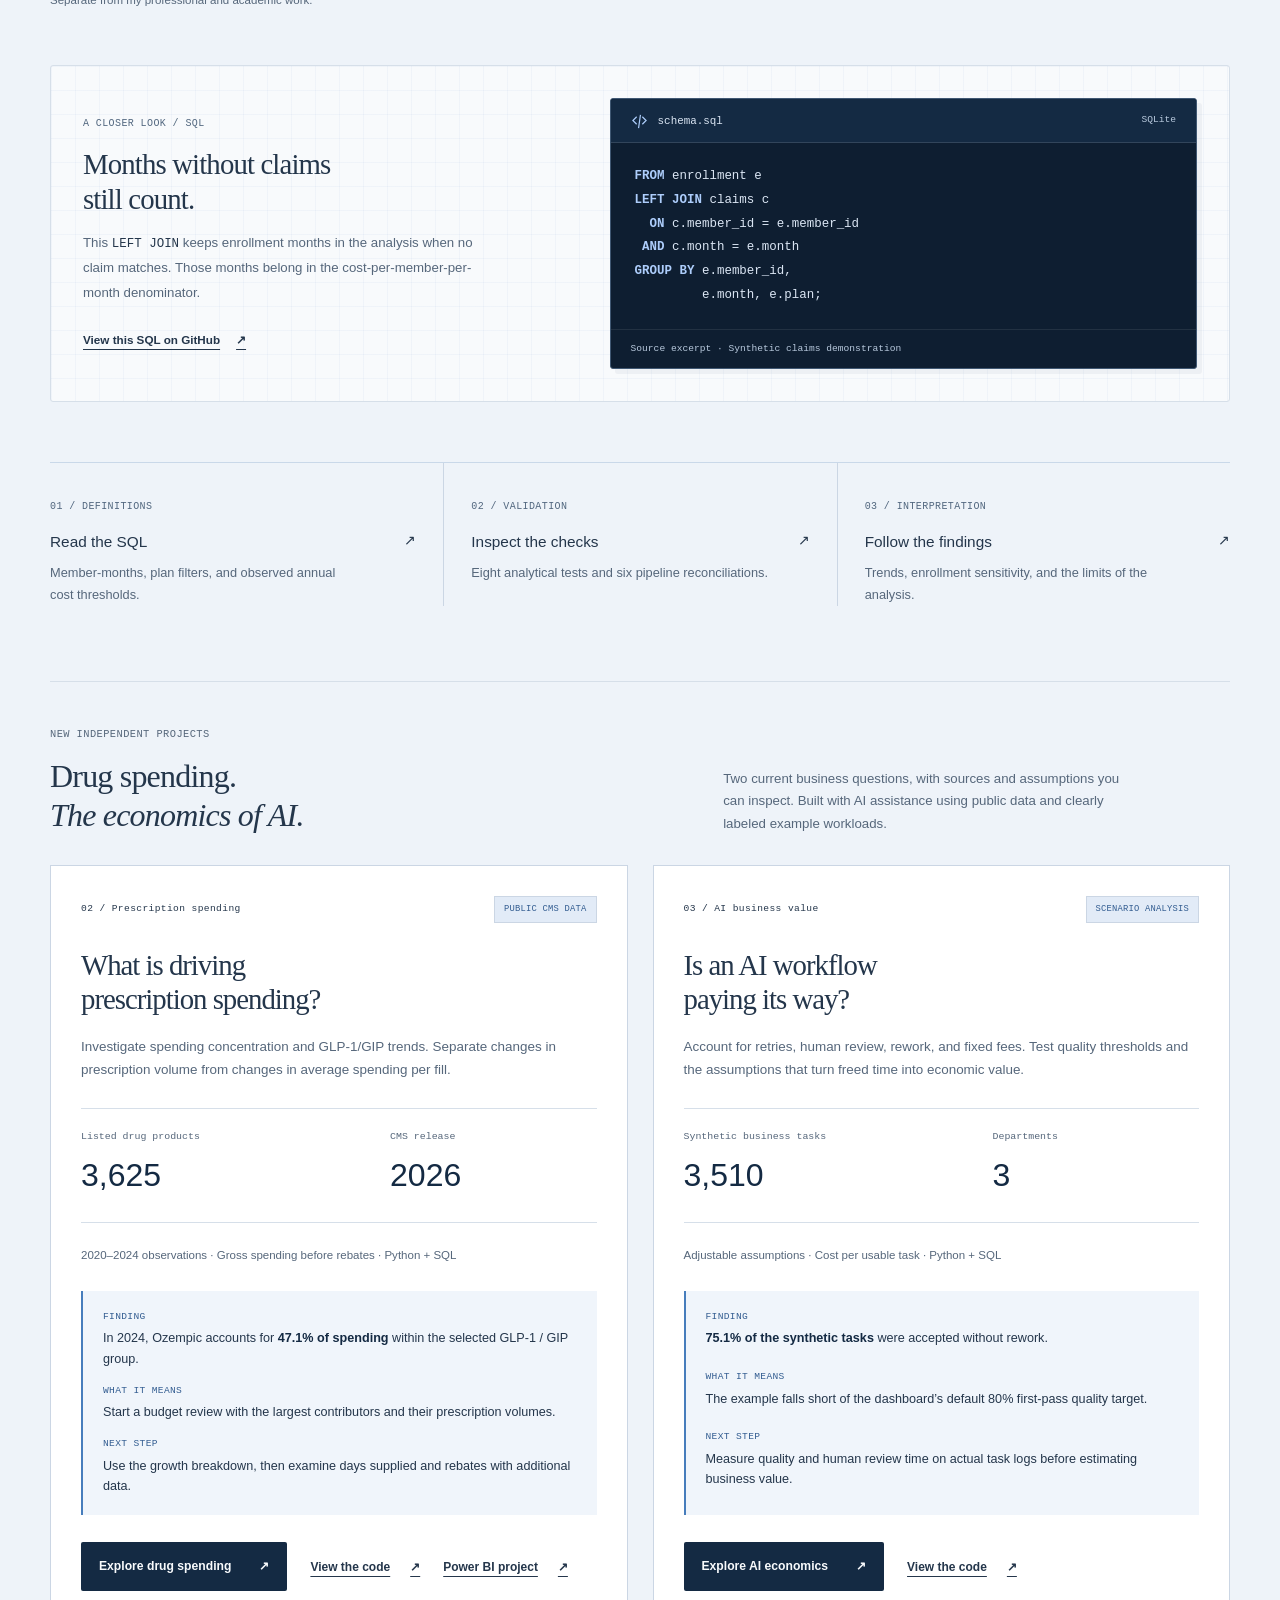
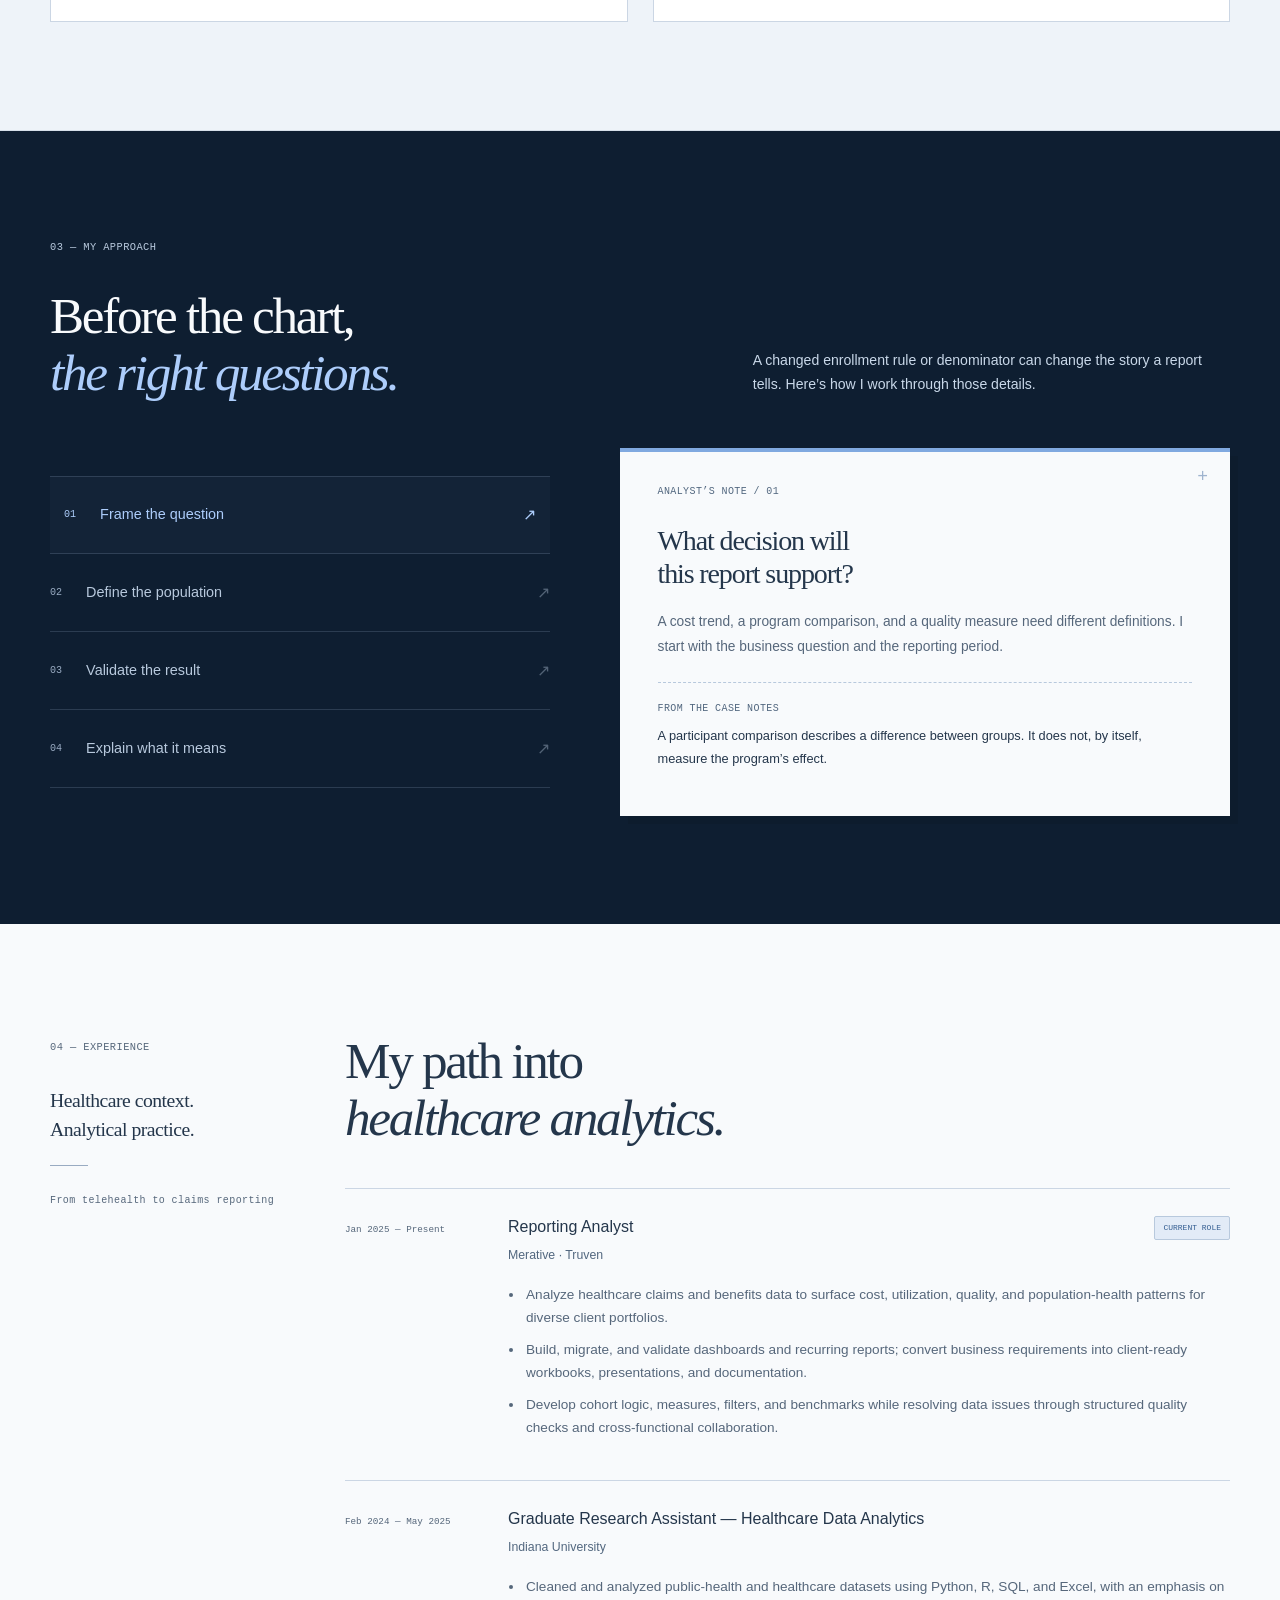
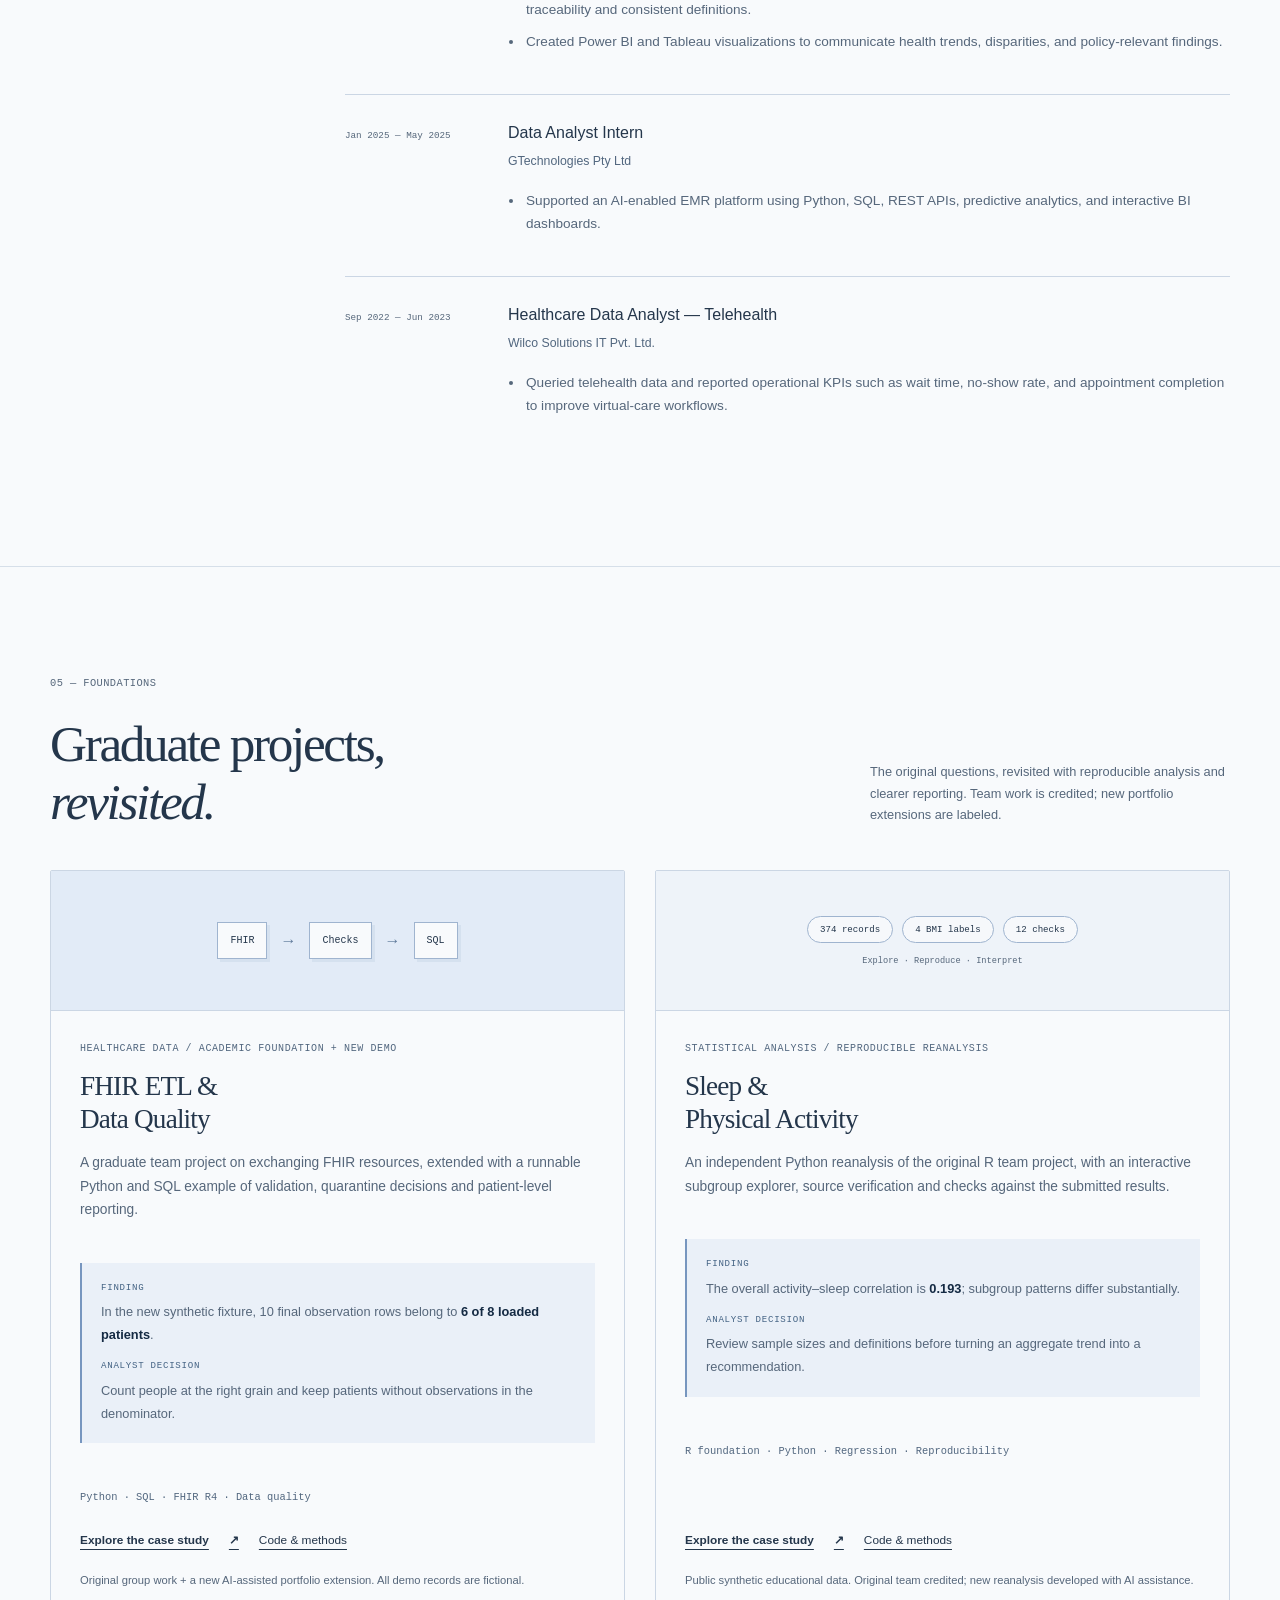
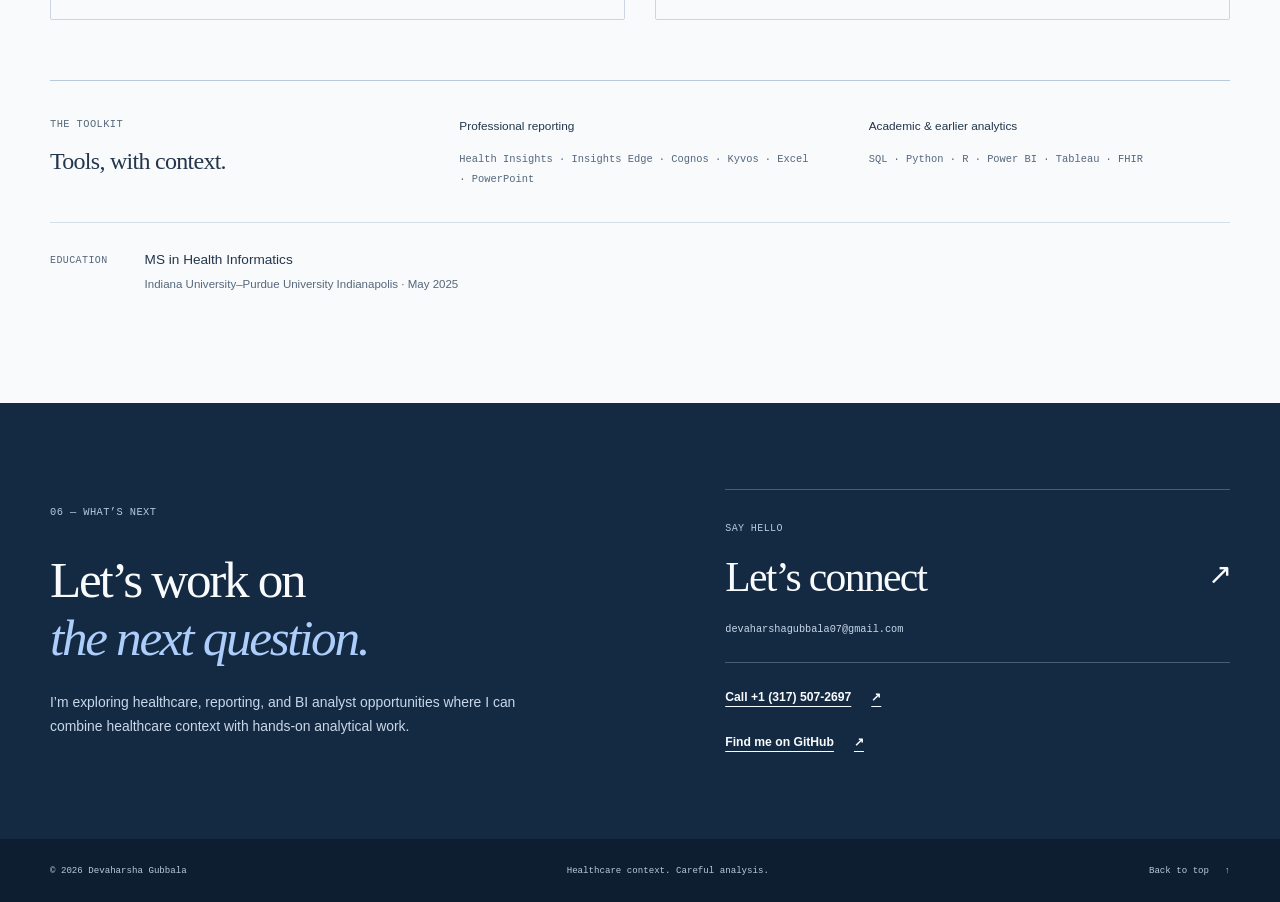
==== commit 3f2d7cdd: "Add source-grounded academic case studies with reproducible sleep analysis and FHIR quality demo" ====
--- a/index.html
+++ b/index.html
@@ -14,7 +14,7 @@
   <meta property="og:image:alt" content="Illustrative analyst workspace with charts and a notebook.">
   <link rel="canonical" href="https://devaharshagubbala07-hub.github.io/">
   <link rel="icon" href="favicon.svg?v=navy-1" type="image/svg+xml">
-  <link rel="stylesheet" href="styles.css?v=takeaways-powerbi-1">
+  <link rel="stylesheet" href="styles.css?v=academic-20260925">
   <script type="application/ld+json">
       {
         "@context": "https://schema.org",
@@ -283,10 +283,10 @@
 </section>
 
 <section id="academic" class="section academic-section"><div class="container">
-  <div class="academic-heading" data-reveal><div><span class="section-index">05 — Foundations</span><h2>Earlier explorations.</h2></div><p>Graduate project summaries from my health informatics studies. Original code and notebooks are not yet included here.</p></div>
+  <div class="academic-heading" data-reveal><div><span class="section-index">05 — Foundations</span><h2>Graduate projects,<br><em>revisited.</em></h2></div><p>The original questions, revisited with reproducible analysis and clearer reporting. Team work is credited; new portfolio extensions are labeled.</p></div>
   <div class="academic-grid">
-    <article data-reveal><div class="academic-visual fhir-visual" aria-hidden="true"><span>FHIR</span><i>→</i><span>ETL</span><i>→</i><span>Referrals</span></div><div class="academic-copy"><span class="work-label">Interoperability / Project summary</span><h3>FHIR ETL &amp;<br>Referral Management</h3><p>Developed a Python pipeline to extract and transform FHIR resources, apply terminology mappings, and handle data errors. Modeled referral workflows to connect the technical work to clinical processes.</p><p class="work-tools">Python · FHIR APIs · OAuth 2.0 · SNOMED CT · BPMN</p></div></article>
-    <article data-reveal><div class="academic-visual stat-visual" aria-hidden="true"><span>Activity</span><span>Stress</span><span>Sleep quality</span><span>BMI</span><i>Correlation · ANOVA · Regression</i></div><div class="academic-copy"><span class="work-label">Statistical analysis / Project summary</span><h3>Sleep &amp;<br>Physical Activity</h3><p>Used correlation, ANOVA, regression, and visualization to examine relationships between activity, stress, sleep quality, and BMI categories.</p><p class="work-tools">R · ggplot2 · ANOVA · Regression</p></div></article>
+    <article data-reveal><div class="academic-visual fhir-visual" aria-hidden="true"><span>FHIR</span><i>→</i><span>Checks</span><i>→</i><span>SQL</span></div><div class="academic-copy"><span class="work-label">Healthcare data / Academic foundation + new demo</span><h3>FHIR ETL &amp;<br>Data Quality</h3><p>A graduate team project on exchanging FHIR resources, extended with a runnable Python and SQL example of validation, quarantine decisions and patient-level reporting.</p><dl class="academic-takeaway"><div><dt>Finding</dt><dd>In the new synthetic fixture, 10 final observation rows belong to <strong>6 of 8 loaded patients</strong>.</dd></div><div><dt>Analyst decision</dt><dd>Count people at the right grain and keep patients without observations in the denominator.</dd></div></dl><p class="work-tools">Python · SQL · FHIR R4 · Data quality</p><div class="academic-actions"><a class="text-link" href="projects/fhir-quality/">Explore the case study <span aria-hidden="true">↗</span></a><a href="https://github.com/devaharshagubbala07-hub/devaharshagubbala07-hub.github.io/tree/main/projects/fhir-quality">Code &amp; methods</a></div><p class="academic-provenance">Original group work + a new AI-assisted portfolio extension. All demo records are fictional.</p></div></article>
+    <article data-reveal><div class="academic-visual stat-visual" aria-hidden="true"><span>374 records</span><span>4 BMI labels</span><span>12 checks</span><i>Explore · Reproduce · Interpret</i></div><div class="academic-copy"><span class="work-label">Statistical analysis / Reproducible reanalysis</span><h3>Sleep &amp;<br>Physical Activity</h3><p>An independent Python reanalysis of the original R team project, with an interactive subgroup explorer, source verification and checks against the submitted results.</p><dl class="academic-takeaway"><div><dt>Finding</dt><dd>The overall activity–sleep correlation is <strong>0.193</strong>; subgroup patterns differ substantially.</dd></div><div><dt>Analyst decision</dt><dd>Review sample sizes and definitions before turning an aggregate trend into a recommendation.</dd></div></dl><p class="work-tools">R foundation · Python · Regression · Reproducibility</p><div class="academic-actions"><a class="text-link" href="projects/sleep-study/">Explore the case study <span aria-hidden="true">↗</span></a><a href="https://github.com/devaharshagubbala07-hub/devaharshagubbala07-hub.github.io/tree/main/projects/sleep-study">Code &amp; methods</a></div><p class="academic-provenance">Public synthetic educational data. Original team credited; new reanalysis developed with AI assistance.</p></div></article>
   </div>
   <div id="skills" class="toolkit" data-reveal><div><span class="section-index">The toolkit</span><h3>Tools, with context.</h3></div><div class="toolkit-group"><h4>Professional reporting</h4><p>Health Insights · Insights Edge · Cognos · Kyvos · Excel · PowerPoint</p></div><div class="toolkit-group"><h4>Academic &amp; earlier analytics</h4><p>SQL · Python · R · Power BI · Tableau · FHIR</p></div></div>
   <div class="education" data-reveal><span class="mono">Education</span><p>MS in Health Informatics<span>Indiana University–Purdue University Indianapolis · May 2025</span></p></div>
--- a/styles.css
+++ b/styles.css
@@ -81,3 +81,6 @@
 .project-takeaway dd{margin:0;font-size:.79rem;line-height:1.65;color:var(--ink)}.project-takeaway strong{font-weight:600;color:var(--navy)}
 .lab-copy .project-takeaway{margin-top:25px;max-width:540px}.lab-project .project-takeaway{flex:1}
 @media(max-width:700px){.project-takeaway{padding:17px 18px;gap:14px}.project-takeaway dd{font-size:.82rem}.project-actions a{min-height:36px}}
+
+/* Academic case studies: evidence, context, and direct links. */
+.academic-takeaway{margin:23px 0;padding:18px 19px;border-left:2px solid #7796bf;background:#eaf0f8}.academic-takeaway>div+div{margin-top:13px}.academic-takeaway dt{font:.57rem/1.6 var(--mono);text-transform:uppercase;letter-spacing:.08em;color:#446384;margin-bottom:5px}.academic-takeaway dd{margin:0;font-size:.8rem;line-height:1.8;color:var(--muted)}.academic-takeaway strong{color:var(--navy);font-weight:600}.academic-actions{display:flex;gap:20px;flex-wrap:wrap;align-items:center;margin-top:23px}.academic-actions>a{font-size:.74rem}.academic-copy .academic-provenance{font-size:.7rem;line-height:1.8;margin:20px 0 0;color:var(--muted)}.academic-grid article{display:flex;flex-direction:column}.academic-copy{flex:1;display:flex;flex-direction:column}.academic-actions{margin-top:auto;padding-top:23px}.academic-copy .work-tools{margin-bottom:0}
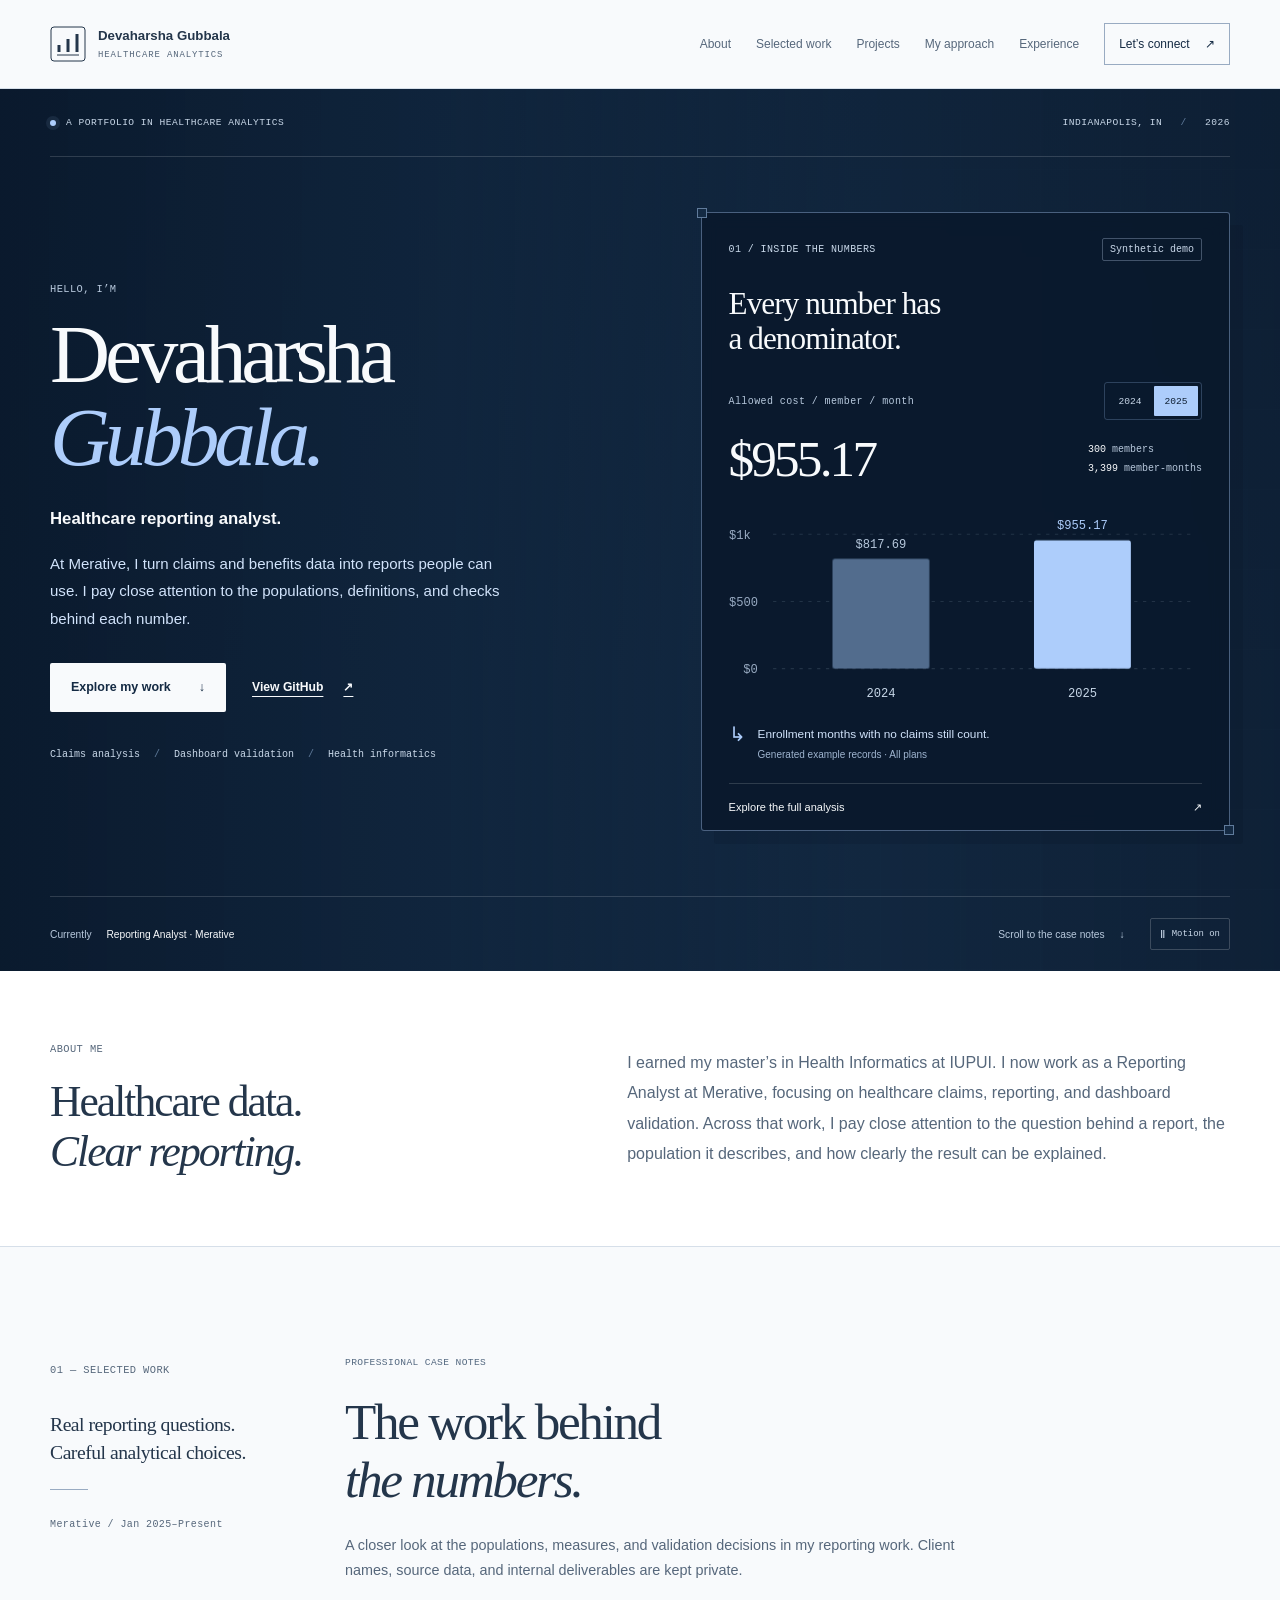
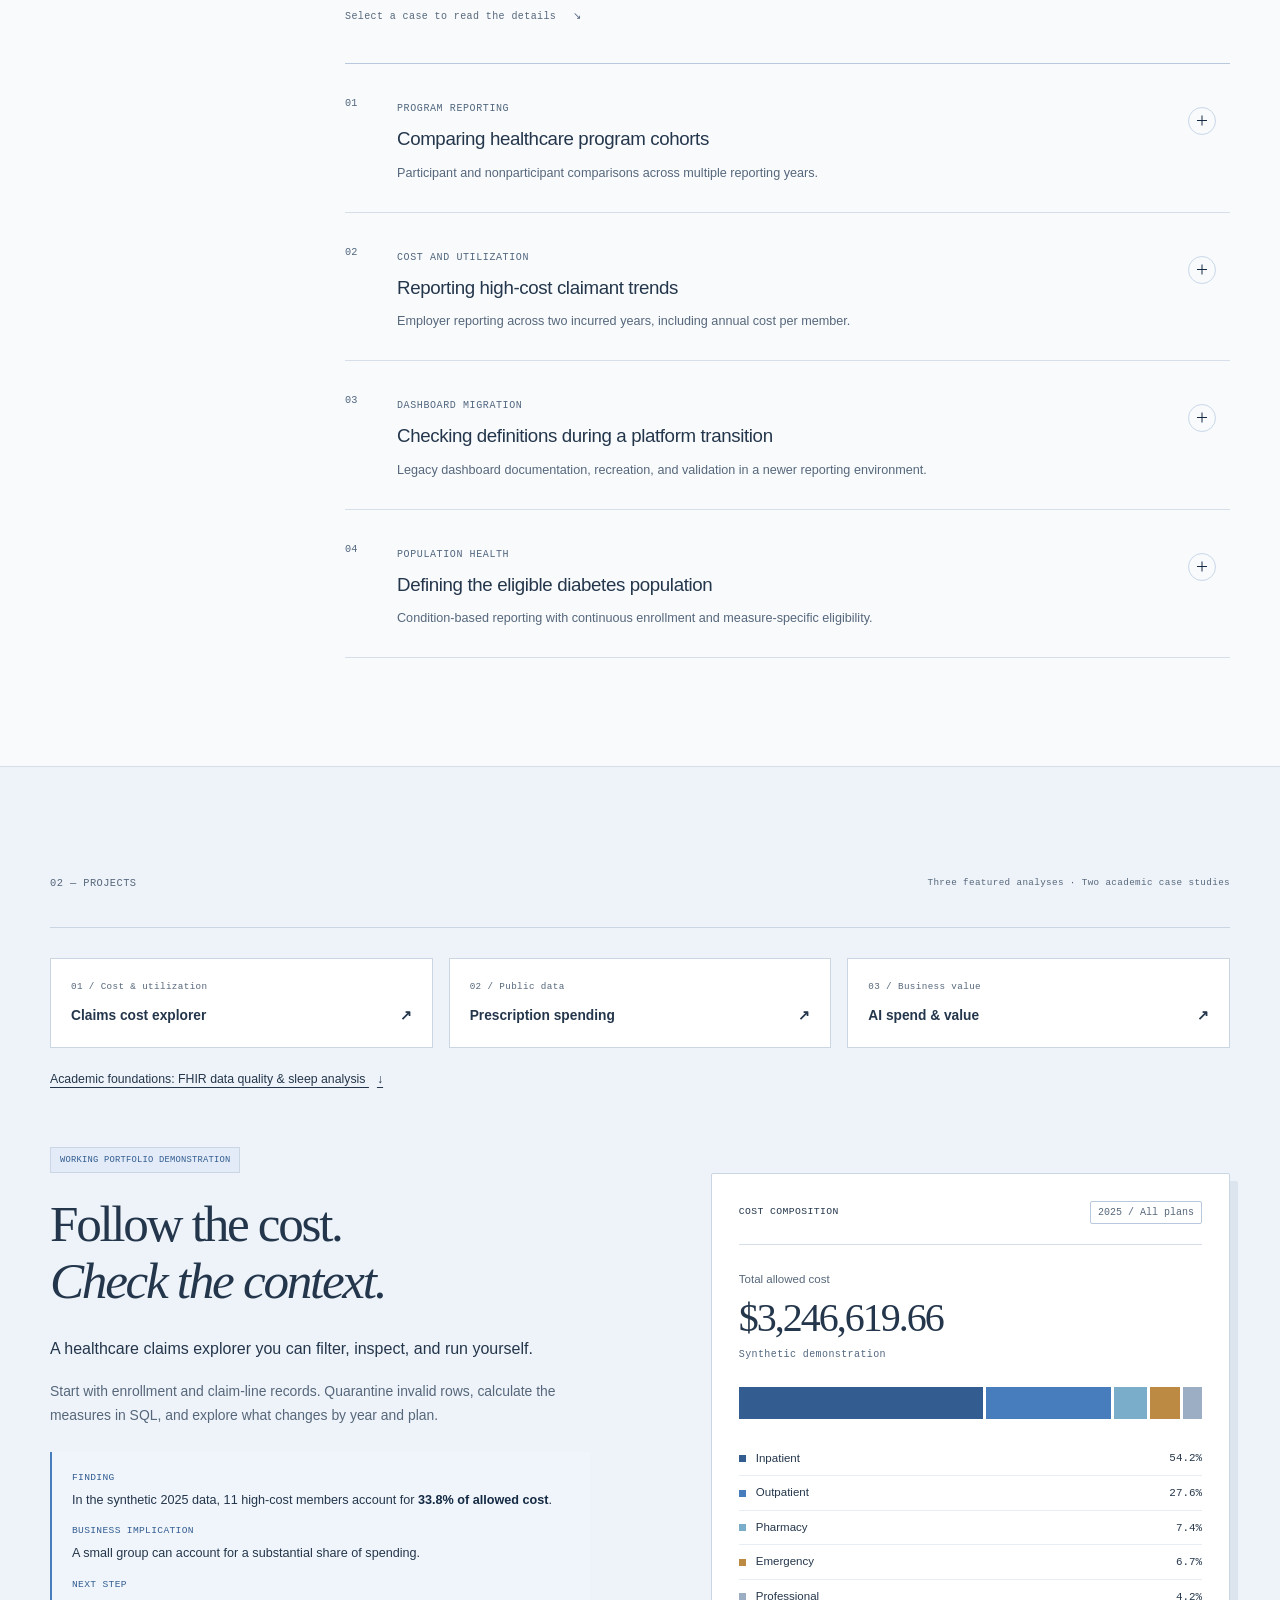
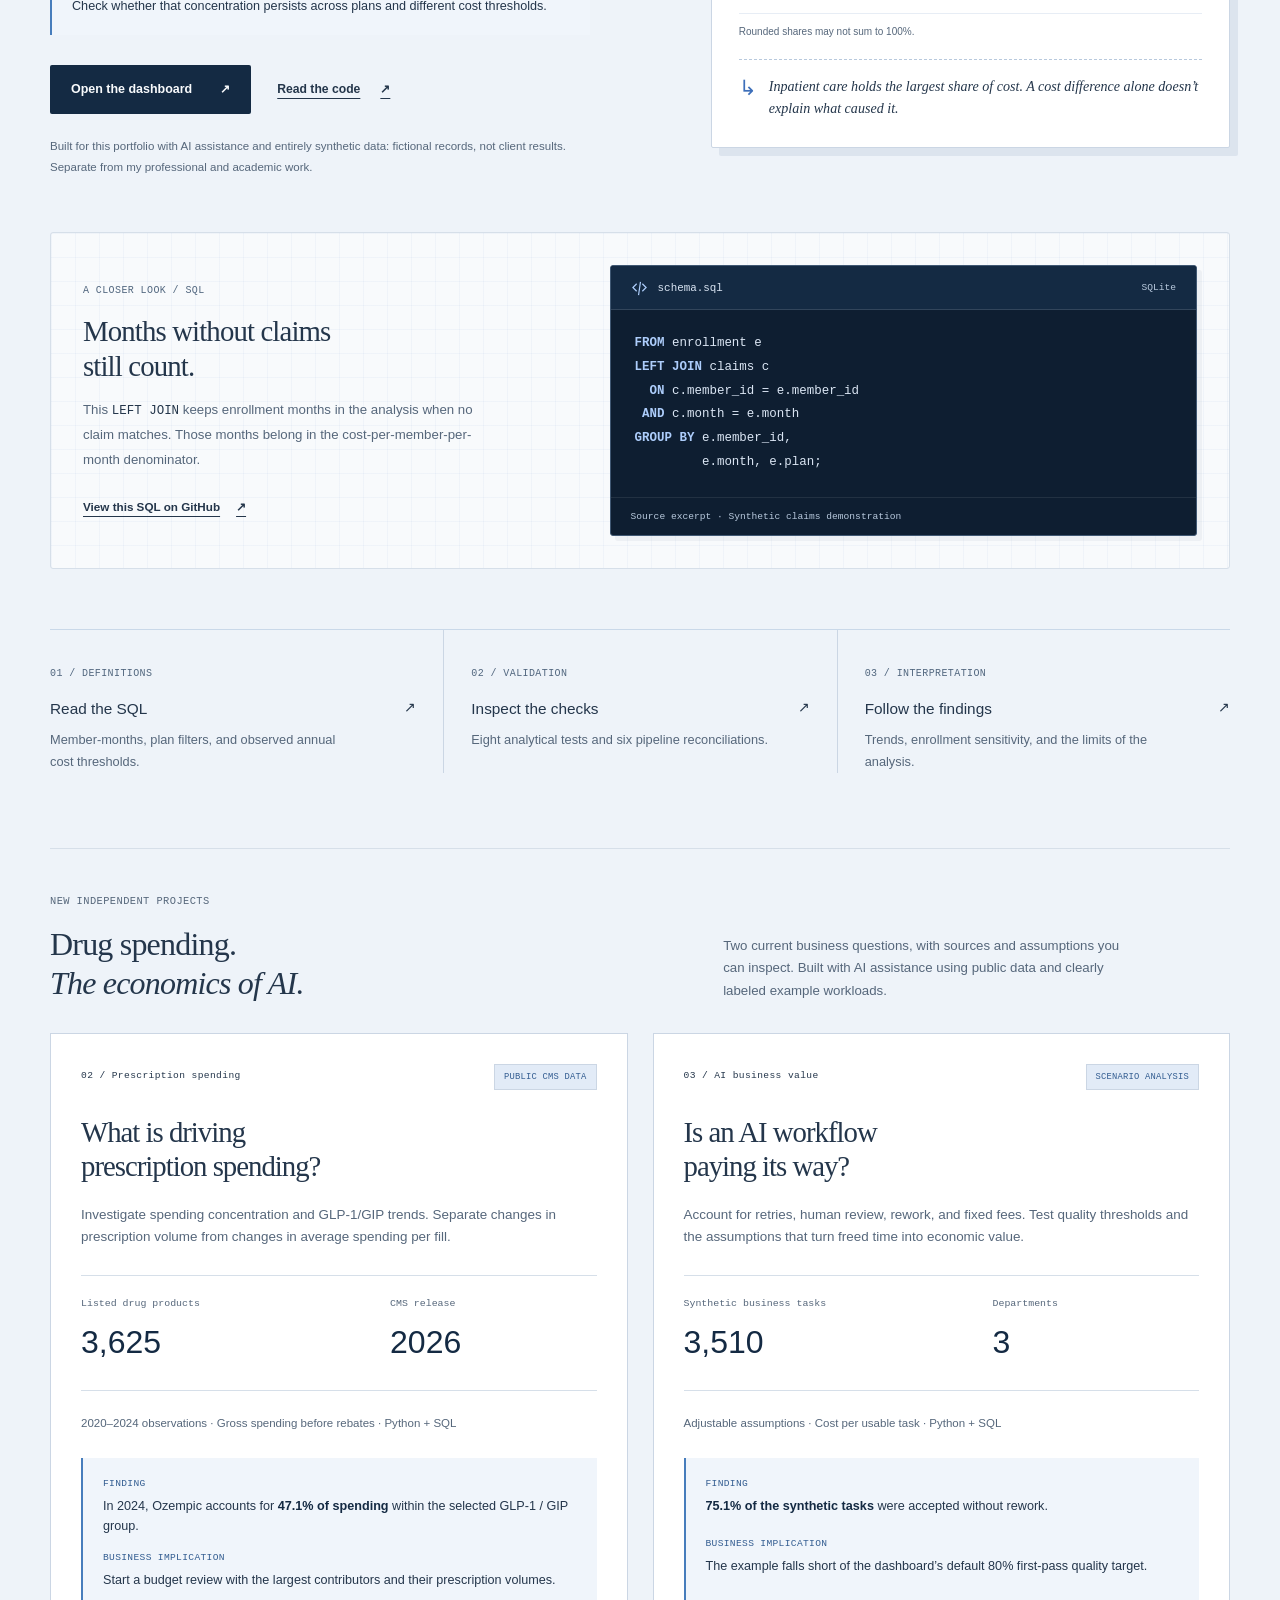
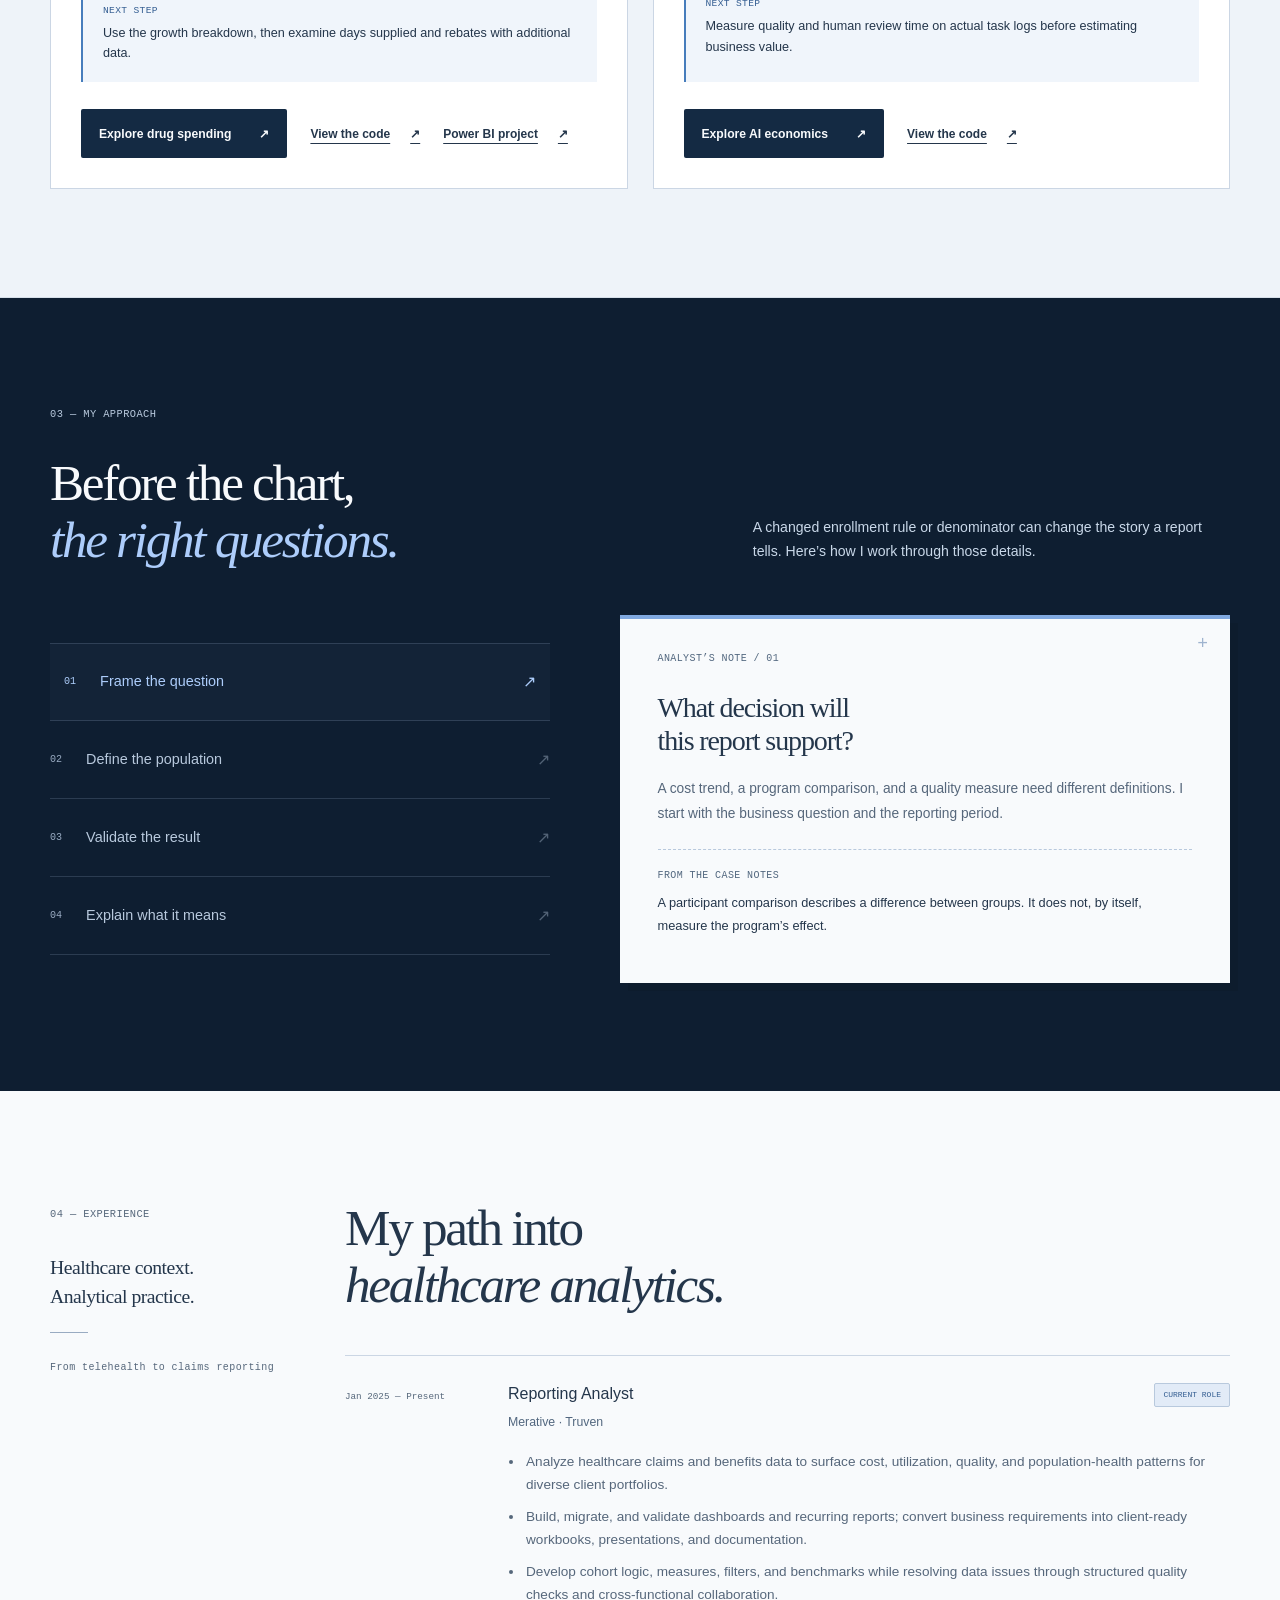
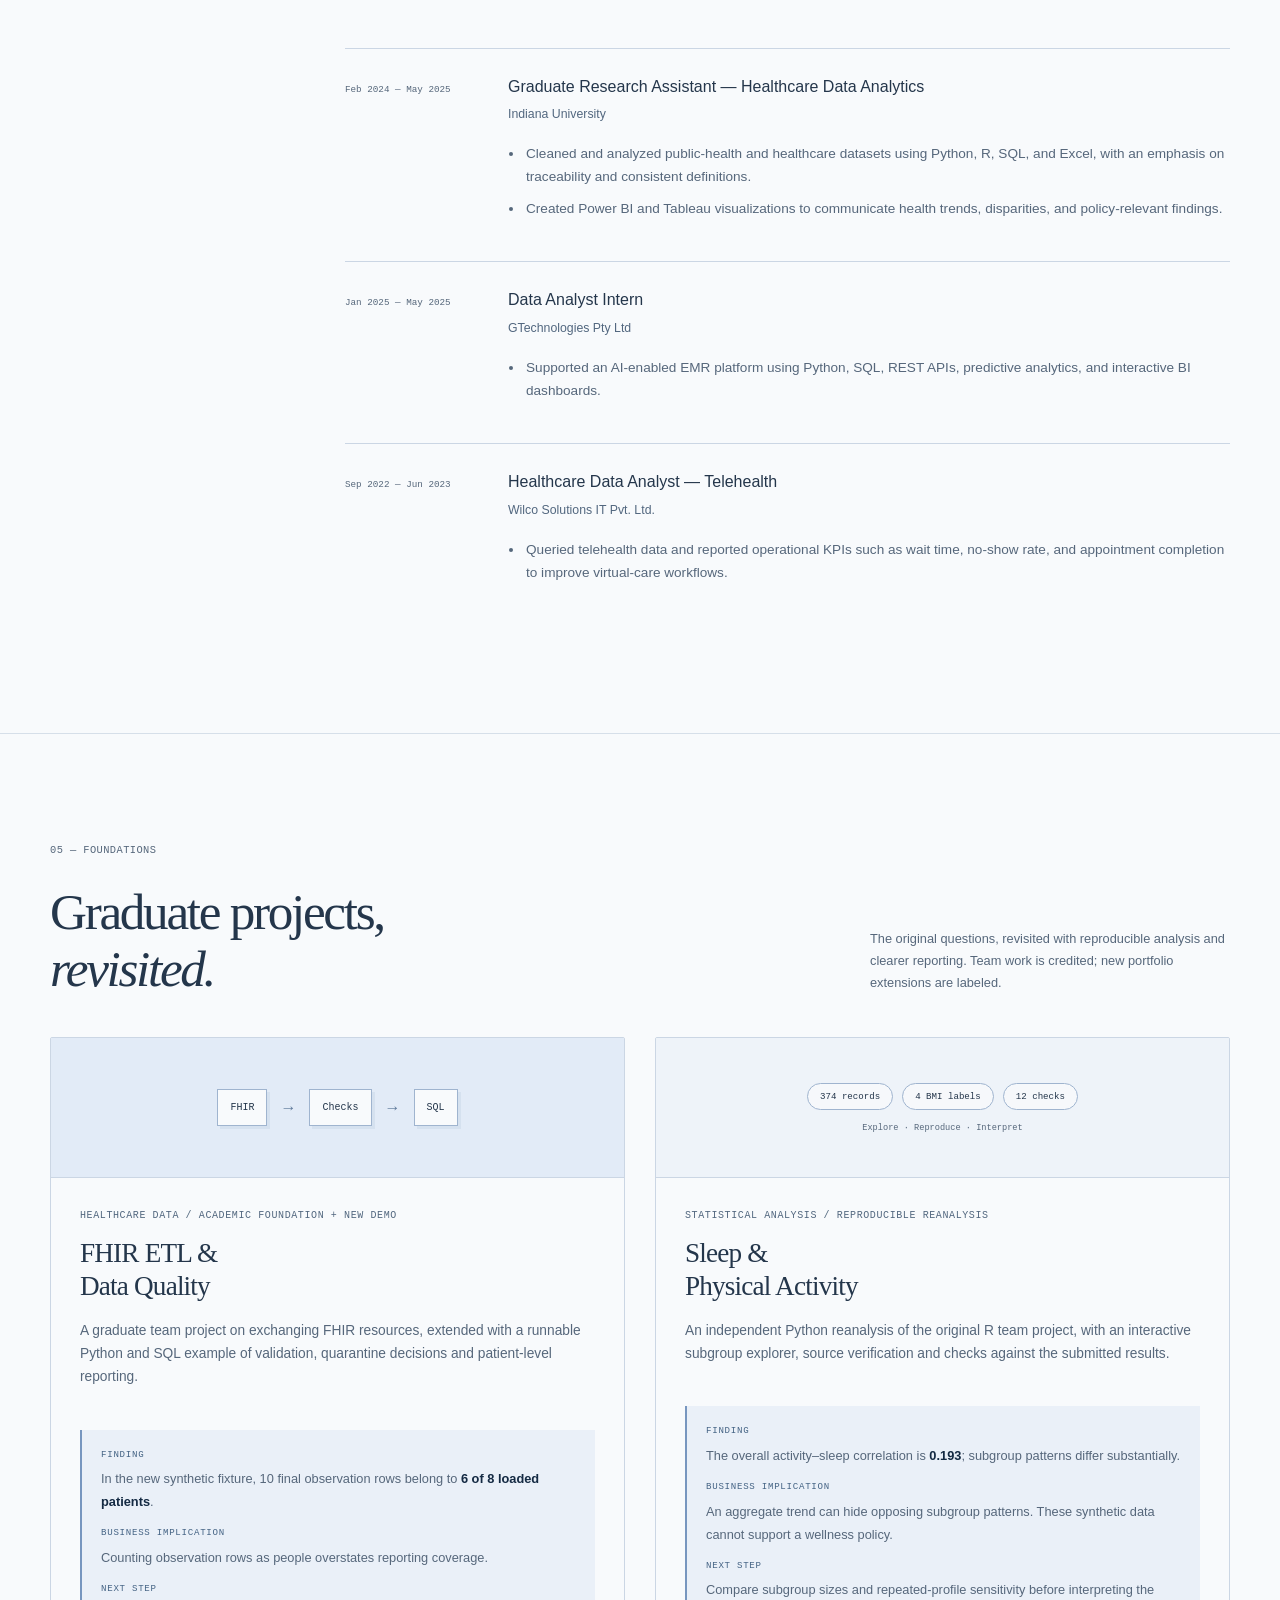
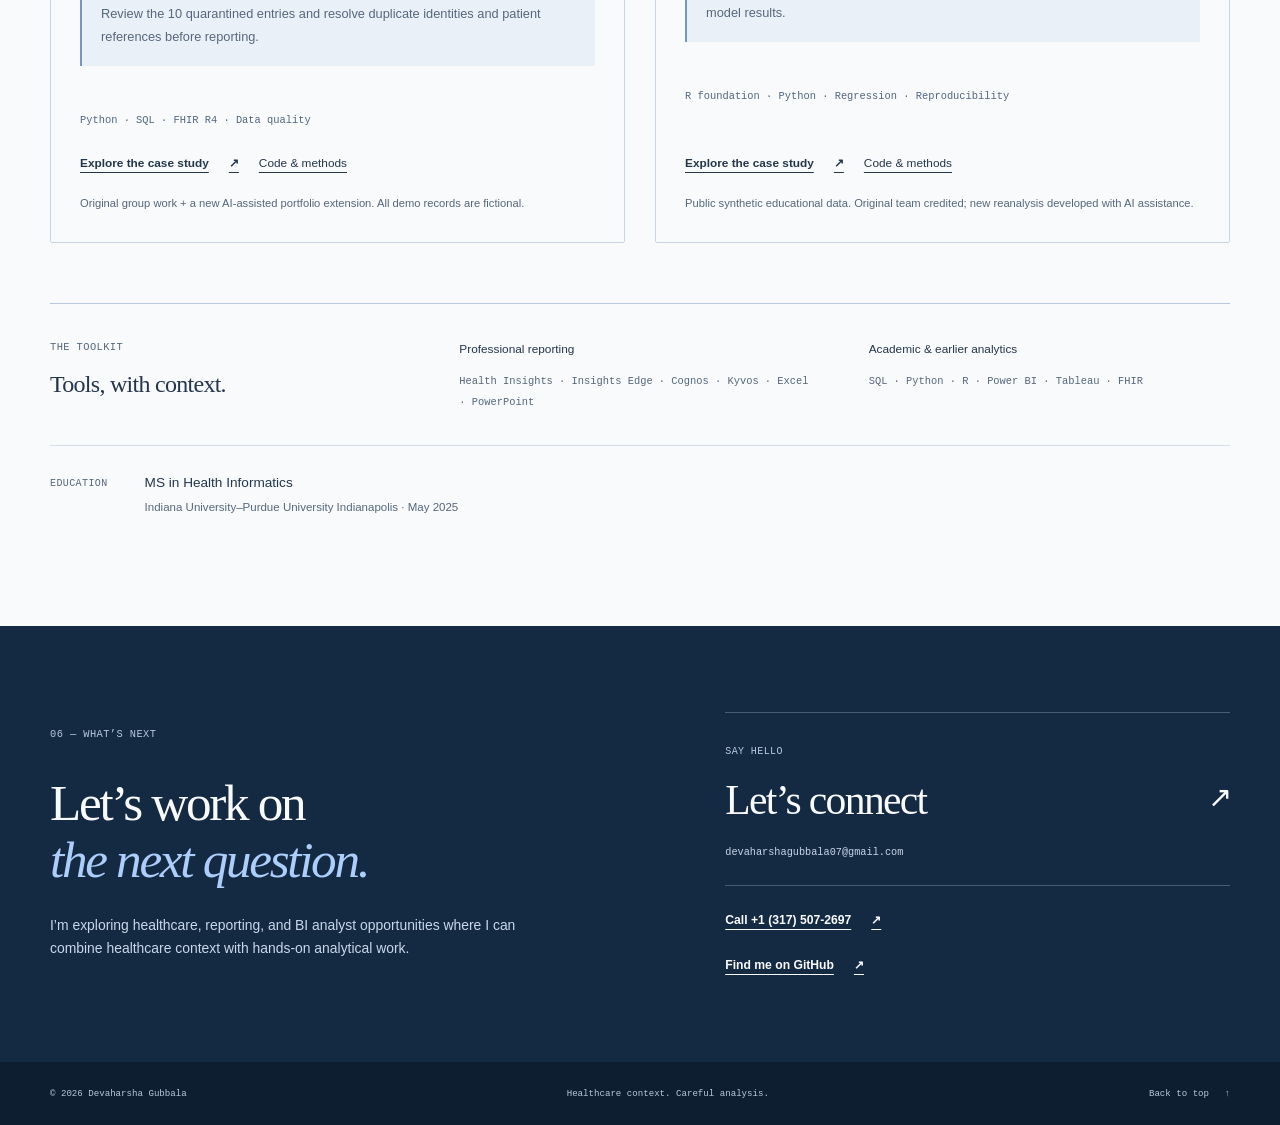
==== commit fe3d2a38: "Make existing projects easy to find and fix Windows case-study generation" ====
--- a/index.html
+++ b/index.html
@@ -14,7 +14,7 @@
   <meta property="og:image:alt" content="Illustrative analyst workspace with charts and a notebook.">
   <link rel="canonical" href="https://devaharshagubbala07-hub.github.io/">
   <link rel="icon" href="favicon.svg?v=navy-1" type="image/svg+xml">
-  <link rel="stylesheet" href="styles.css?v=academic-20260925">
+  <link rel="stylesheet" href="styles.css?v=projects-20260925">
   <script type="application/ld+json">
       {
         "@context": "https://schema.org",
@@ -50,7 +50,7 @@
       <span>Devaharsha Gubbala<span class="brand-sub">Healthcare analytics</span></span>
     </a>
     <nav id="primary-navigation" class="primary-nav" aria-label="Primary navigation" data-nav>
-      <a href="#about">About</a><a href="#work">Selected work</a><a href="#demo">Analysis lab</a><a href="#approach">My approach</a><a href="#experience">Experience</a><a class="nav-contact" href="#contact">Let’s connect <span aria-hidden="true">↗</span></a>
+      <a href="#about">About</a><a href="#work">Selected work</a><a href="#projects">Projects</a><a href="#approach">My approach</a><a href="#experience">Experience</a><a class="nav-contact" href="#contact">Let’s connect <span aria-hidden="true">↗</span></a>
     </nav>
     <button class="nav-toggle" type="button" aria-expanded="false" aria-controls="primary-navigation" data-nav-toggle hidden><span data-nav-label>Menu</span><span class="menu-icon" aria-hidden="true"></span></button>
   </div>
@@ -118,10 +118,16 @@
 </section>
 
 <section id="demo" class="section lab-section">
-  <div class="container">
-    <div class="section-meta" data-reveal><span class="section-index">02 — Analysis lab</span><span class="mono">Python + SQL + a question worth asking</span></div>
+  <div id="projects" class="container">
+    <div class="section-meta" data-reveal><span class="section-index">02 — Projects</span><span class="mono">Three featured analyses · Two academic case studies</span></div>
+    <nav class="project-directory" aria-label="Project directory">
+      <a href="demo/"><span class="mono">01 / Cost &amp; utilization</span><strong>Claims cost explorer <span aria-hidden="true">↗</span></strong></a>
+      <a href="projects/prescription-spending/"><span class="mono">02 / Public data</span><strong>Prescription spending <span aria-hidden="true">↗</span></strong></a>
+      <a href="projects/ai-value/"><span class="mono">03 / Business value</span><strong>AI spend &amp; value <span aria-hidden="true">↗</span></strong></a>
+      <a class="academic-directory-link" href="#academic">Academic foundations: FHIR data quality &amp; sleep analysis <span aria-hidden="true">↓</span></a>
+    </nav>
     <div class="lab-grid">
-      <div class="lab-copy" data-reveal><span class="project-badge">Working portfolio demonstration</span><h2>Follow the cost.<br><em>Check the context.</em></h2><p class="intro-copy">A healthcare claims explorer you can filter, inspect, and run yourself.</p><p>Start with enrollment and claim-line records. Quarantine invalid rows, calculate the measures in SQL, and explore what changes by year and plan.</p><dl class="project-takeaway"><div><dt>Finding</dt><dd>In the synthetic 2025 data, 11 high-cost members account for <strong>33.8% of allowed cost</strong>.</dd></div><div><dt>What it means</dt><dd>A small group can account for a substantial share of spending.</dd></div><div><dt>Next step</dt><dd>Check whether that concentration persists across plans and different cost thresholds.</dd></div></dl><div class="hero-actions"><a class="button button-dark" href="demo/">Open the dashboard <span aria-hidden="true">↗</span></a><a class="text-link" href="https://github.com/devaharshagubbala07-hub/healthcare-claims-analytics">Read the code <span aria-hidden="true">↗</span></a></div><p class="provenance">Built for this portfolio with AI assistance and entirely synthetic data: fictional records, not client results. Separate from my professional and academic work.</p></div>
+      <div class="lab-copy" data-reveal><span class="project-badge">Working portfolio demonstration</span><h2>Follow the cost.<br><em>Check the context.</em></h2><p class="intro-copy">A healthcare claims explorer you can filter, inspect, and run yourself.</p><p>Start with enrollment and claim-line records. Quarantine invalid rows, calculate the measures in SQL, and explore what changes by year and plan.</p><dl class="project-takeaway"><div><dt>Finding</dt><dd>In the synthetic 2025 data, 11 high-cost members account for <strong>33.8% of allowed cost</strong>.</dd></div><div><dt>Business implication</dt><dd>A small group can account for a substantial share of spending.</dd></div><div><dt>Next step</dt><dd>Check whether that concentration persists across plans and different cost thresholds.</dd></div></dl><div class="hero-actions"><a class="button button-dark" href="demo/">Open the dashboard <span aria-hidden="true">↗</span></a><a class="text-link" href="https://github.com/devaharshagubbala07-hub/healthcare-claims-analytics">Read the code <span aria-hidden="true">↗</span></a></div><p class="provenance">Built for this portfolio with AI assistance and entirely synthetic data: fictional records, not client results. Separate from my professional and academic work.</p></div>
       <div class="lab-visual" data-reveal>
         <div class="lab-visual-header"><span class="mono">Cost composition</span><span class="data-badge">2025 / All plans</span></div>
         <div class="composition-total"><span>Total allowed cost</span><strong>$3,246,619.66</strong><span class="mono">Synthetic demonstration</span></div>
@@ -163,7 +169,7 @@
           <p>Investigate spending concentration and GLP-1/GIP trends. Separate changes in prescription volume from changes in average spending per fill.</p>
           <dl class="project-stats"><div><dt>Listed drug products</dt><dd>3,625</dd></div><div><dt>CMS release</dt><dd>2026</dd></div></dl>
           <p class="project-detail">2020–2024 observations · Gross spending before rebates · Python + SQL</p>
-          <dl class="project-takeaway"><div><dt>Finding</dt><dd>In 2024, Ozempic accounts for <strong>47.1% of spending</strong> within the selected GLP-1 / GIP group.</dd></div><div><dt>What it means</dt><dd>Start a budget review with the largest contributors and their prescription volumes.</dd></div><div><dt>Next step</dt><dd>Use the growth breakdown, then examine days supplied and rebates with additional data.</dd></div></dl>
+          <dl class="project-takeaway"><div><dt>Finding</dt><dd>In 2024, Ozempic accounts for <strong>47.1% of spending</strong> within the selected GLP-1 / GIP group.</dd></div><div><dt>Business implication</dt><dd>Start a budget review with the largest contributors and their prescription volumes.</dd></div><div><dt>Next step</dt><dd>Use the growth breakdown, then examine days supplied and rebates with additional data.</dd></div></dl>
           <div class="project-actions"><a class="button button-dark" href="projects/prescription-spending/">Explore drug spending <span aria-hidden="true">↗</span></a><a class="text-link" href="https://github.com/devaharshagubbala07-hub/prescription-spending-analysis">View the code <span aria-hidden="true">↗</span></a><a class="text-link" href="https://github.com/devaharshagubbala07-hub/prescription-spending-analysis/tree/main/powerbi">Power BI project <span aria-hidden="true">↗</span></a></div>
         </article>
         <article class="lab-project" data-reveal>
@@ -172,7 +178,7 @@
           <p>Account for retries, human review, rework, and fixed fees. Test quality thresholds and the assumptions that turn freed time into economic value.</p>
           <dl class="project-stats"><div><dt>Synthetic business tasks</dt><dd>3,510</dd></div><div><dt>Departments</dt><dd>3</dd></div></dl>
           <p class="project-detail">Adjustable assumptions · Cost per usable task · Python + SQL</p>
-          <dl class="project-takeaway"><div><dt>Finding</dt><dd><strong>75.1% of the synthetic tasks</strong> were accepted without rework.</dd></div><div><dt>What it means</dt><dd>The example falls short of the dashboard’s default 80% first-pass quality target.</dd></div><div><dt>Next step</dt><dd>Measure quality and human review time on actual task logs before estimating business value.</dd></div></dl>
+          <dl class="project-takeaway"><div><dt>Finding</dt><dd><strong>75.1% of the synthetic tasks</strong> were accepted without rework.</dd></div><div><dt>Business implication</dt><dd>The example falls short of the dashboard’s default 80% first-pass quality target.</dd></div><div><dt>Next step</dt><dd>Measure quality and human review time on actual task logs before estimating business value.</dd></div></dl>
           <div class="project-actions"><a class="button button-dark" href="projects/ai-value/">Explore AI economics <span aria-hidden="true">↗</span></a><a class="text-link" href="https://github.com/devaharshagubbala07-hub/ai-spend-value-monitor">View the code <span aria-hidden="true">↗</span></a></div>
         </article>
       </div>
@@ -285,8 +291,8 @@
 <section id="academic" class="section academic-section"><div class="container">
   <div class="academic-heading" data-reveal><div><span class="section-index">05 — Foundations</span><h2>Graduate projects,<br><em>revisited.</em></h2></div><p>The original questions, revisited with reproducible analysis and clearer reporting. Team work is credited; new portfolio extensions are labeled.</p></div>
   <div class="academic-grid">
-    <article data-reveal><div class="academic-visual fhir-visual" aria-hidden="true"><span>FHIR</span><i>→</i><span>Checks</span><i>→</i><span>SQL</span></div><div class="academic-copy"><span class="work-label">Healthcare data / Academic foundation + new demo</span><h3>FHIR ETL &amp;<br>Data Quality</h3><p>A graduate team project on exchanging FHIR resources, extended with a runnable Python and SQL example of validation, quarantine decisions and patient-level reporting.</p><dl class="academic-takeaway"><div><dt>Finding</dt><dd>In the new synthetic fixture, 10 final observation rows belong to <strong>6 of 8 loaded patients</strong>.</dd></div><div><dt>Analyst decision</dt><dd>Count people at the right grain and keep patients without observations in the denominator.</dd></div></dl><p class="work-tools">Python · SQL · FHIR R4 · Data quality</p><div class="academic-actions"><a class="text-link" href="projects/fhir-quality/">Explore the case study <span aria-hidden="true">↗</span></a><a href="https://github.com/devaharshagubbala07-hub/devaharshagubbala07-hub.github.io/tree/main/projects/fhir-quality">Code &amp; methods</a></div><p class="academic-provenance">Original group work + a new AI-assisted portfolio extension. All demo records are fictional.</p></div></article>
-    <article data-reveal><div class="academic-visual stat-visual" aria-hidden="true"><span>374 records</span><span>4 BMI labels</span><span>12 checks</span><i>Explore · Reproduce · Interpret</i></div><div class="academic-copy"><span class="work-label">Statistical analysis / Reproducible reanalysis</span><h3>Sleep &amp;<br>Physical Activity</h3><p>An independent Python reanalysis of the original R team project, with an interactive subgroup explorer, source verification and checks against the submitted results.</p><dl class="academic-takeaway"><div><dt>Finding</dt><dd>The overall activity–sleep correlation is <strong>0.193</strong>; subgroup patterns differ substantially.</dd></div><div><dt>Analyst decision</dt><dd>Review sample sizes and definitions before turning an aggregate trend into a recommendation.</dd></div></dl><p class="work-tools">R foundation · Python · Regression · Reproducibility</p><div class="academic-actions"><a class="text-link" href="projects/sleep-study/">Explore the case study <span aria-hidden="true">↗</span></a><a href="https://github.com/devaharshagubbala07-hub/devaharshagubbala07-hub.github.io/tree/main/projects/sleep-study">Code &amp; methods</a></div><p class="academic-provenance">Public synthetic educational data. Original team credited; new reanalysis developed with AI assistance.</p></div></article>
+    <article data-reveal><div class="academic-visual fhir-visual" aria-hidden="true"><span>FHIR</span><i>→</i><span>Checks</span><i>→</i><span>SQL</span></div><div class="academic-copy"><span class="work-label">Healthcare data / Academic foundation + new demo</span><h3>FHIR ETL &amp;<br> Data Quality</h3><p>A graduate team project on exchanging FHIR resources, extended with a runnable Python and SQL example of validation, quarantine decisions and patient-level reporting.</p><dl class="academic-takeaway"><div><dt>Finding</dt><dd>In the new synthetic fixture, 10 final observation rows belong to <strong>6 of 8 loaded patients</strong>.</dd></div><div><dt>Business implication</dt><dd>Counting observation rows as people overstates reporting coverage.</dd></div><div><dt>Next step</dt><dd>Review the 10 quarantined entries and resolve duplicate identities and patient references before reporting.</dd></div></dl><p class="work-tools">Python · SQL · FHIR R4 · Data quality</p><div class="academic-actions"><a class="text-link" href="projects/fhir-quality/">Explore the case study <span aria-hidden="true">↗</span></a><a href="https://github.com/devaharshagubbala07-hub/devaharshagubbala07-hub.github.io/tree/main/projects/fhir-quality">Code &amp; methods</a></div><p class="academic-provenance">Original group work + a new AI-assisted portfolio extension. All demo records are fictional.</p></div></article>
+    <article data-reveal><div class="academic-visual stat-visual" aria-hidden="true"><span>374 records</span><span>4 BMI labels</span><span>12 checks</span><i>Explore · Reproduce · Interpret</i></div><div class="academic-copy"><span class="work-label">Statistical analysis / Reproducible reanalysis</span><h3>Sleep &amp;<br> Physical Activity</h3><p>An independent Python reanalysis of the original R team project, with an interactive subgroup explorer, source verification and checks against the submitted results.</p><dl class="academic-takeaway"><div><dt>Finding</dt><dd>The overall activity–sleep correlation is <strong>0.193</strong>; subgroup patterns differ substantially.</dd></div><div><dt>Business implication</dt><dd>An aggregate trend can hide opposing subgroup patterns. These synthetic data cannot support a wellness policy.</dd></div><div><dt>Next step</dt><dd>Compare subgroup sizes and repeated-profile sensitivity before interpreting the model results.</dd></div></dl><p class="work-tools">R foundation · Python · Regression · Reproducibility</p><div class="academic-actions"><a class="text-link" href="projects/sleep-study/">Explore the case study <span aria-hidden="true">↗</span></a><a href="https://github.com/devaharshagubbala07-hub/devaharshagubbala07-hub.github.io/tree/main/projects/sleep-study">Code &amp; methods</a></div><p class="academic-provenance">Public synthetic educational data. Original team credited; new reanalysis developed with AI assistance.</p></div></article>
   </div>
   <div id="skills" class="toolkit" data-reveal><div><span class="section-index">The toolkit</span><h3>Tools, with context.</h3></div><div class="toolkit-group"><h4>Professional reporting</h4><p>Health Insights · Insights Edge · Cognos · Kyvos · Excel · PowerPoint</p></div><div class="toolkit-group"><h4>Academic &amp; earlier analytics</h4><p>SQL · Python · R · Power BI · Tableau · FHIR</p></div></div>
   <div class="education" data-reveal><span class="mono">Education</span><p>MS in Health Informatics<span>Indiana University–Purdue University Indianapolis · May 2025</span></p></div>
--- a/styles.css
+++ b/styles.css
@@ -1,86 +1,89 @@
-/* Analyst's desk: navy ink, white paper, legible data. */
-:root{--series-inpatient:#335d91;--series-outpatient:#477dbc;--series-pharmacy:#79adc9;--series-emergency:#bd8a43;--series-professional:#9caec3;--navy:#142a43;--navy-deep:#0e1e31;--ink:#24364b;--muted:#56677b;--paper:#f8fafc;--paper-dark:#eef3f9;--white:#ffffff;--accent:#adcdfb;--line:#d6dfe9;--line-dark:#ffffff26;--mono:"SFMono-Regular",Consolas,"Liberation Mono",monospace;--serif:Georgia,"Times New Roman",serif;--container:1180px}
-*{box-sizing:border-box}html{scroll-behavior:smooth;scroll-padding-top:108px}body{margin:0;background:var(--paper);color:var(--ink);font:16px/1.7 -apple-system,BlinkMacSystemFont,"Segoe UI",sans-serif;-webkit-font-smoothing:antialiased}body.nav-open{overflow:hidden}a{color:inherit;text-underline-offset:5px}button,select{font:inherit}button{cursor:pointer}a,button,summary{-webkit-tap-highlight-color:transparent;touch-action:manipulation}button:disabled{cursor:default}:focus-visible{outline:3px solid #4b87d9;outline-offset:5px}::selection{background:#d1e3fb;color:#0e1e31}[hidden]{display:none!important}svg{display:block;max-width:100%}p{margin:0 0 18px}h1,h2,h3,h4{margin-top:0}h2{font-family:var(--serif);font-size:clamp(2.25rem,4vw,3.45rem);line-height:1.12;font-weight:400;letter-spacing:-.045em;margin-bottom:25px}h2 em{font-weight:400}h3{line-height:1.35}.container{width:min(calc(100% - 80px),var(--container));margin-inline:auto}.mono,.section-index,.eyebrow,.work-label,.section-hint,.rail-caption,.evidence-number,.notebook-label{font-family:var(--mono);font-size:.65rem;letter-spacing:.04em}.eyebrow,.section-index,.work-label,.notebook-label{text-transform:uppercase}.eyebrow{margin-bottom:22px}.section-index{display:block;color:var(--muted)}.sr-only{position:absolute;width:1px;height:1px;padding:0;margin:-1px;overflow:hidden;clip:rect(0,0,0,0);white-space:nowrap;border:0}.skip-link{position:fixed;top:-100px;left:16px;z-index:300;padding:12px 20px;color:var(--navy);background:var(--white)}.skip-link:focus{top:10px}
-/* Navigation */
-.site-header{position:sticky;top:0;z-index:100;background:var(--paper);border-bottom:1px solid var(--line);transition:box-shadow .25s ease}.site-header.scrolled{box-shadow:0 5px 20px #142a4309}.nav-wrap{display:flex;align-items:center;justify-content:space-between;min-height:88px;gap:28px}.brand{display:inline-flex;gap:12px;align-items:center;text-decoration:none;font-size:.83rem;font-weight:650;line-height:1.45;flex-shrink:0}.brand-mark{width:36px;height:36px}.brand-sub{display:block;font-family:var(--mono);font-size:.56rem;text-transform:uppercase;letter-spacing:.1em;color:var(--muted);margin-top:3px;font-weight:400}.primary-nav{display:flex;align-items:center;gap:25px}.primary-nav a{position:relative;padding-block:12px;font-size:.75rem;text-decoration:none;color:var(--muted);white-space:nowrap}.primary-nav a::after{content:'';position:absolute;height:1px;background:var(--navy);inset:auto 0 7px;transform:scaleX(0);transform-origin:left;transition:transform .2s ease}.primary-nav a:hover,.primary-nav a[aria-current="location"]{color:var(--navy)}.primary-nav a:hover::after,.primary-nav a[aria-current="location"]::after{transform:scaleX(1)}.primary-nav .nav-contact{border:1px solid #99abc2;padding:10px 14px;color:var(--navy)}.nav-contact span{margin-left:12px}.primary-nav .nav-contact::after{display:none}.primary-nav .nav-contact:hover{background:var(--paper-dark)}.reading-progress{height:2px;position:absolute;bottom:-1px;left:0;right:0;pointer-events:none}.reading-progress span{display:block;height:100%;background:#3d6fba;transform-origin:left;transform:scaleX(0)}.nav-toggle{display:none}
-/* Introduction and working chart */
-.hero{position:relative;overflow:hidden;background:var(--navy);color:var(--paper)}.hero-grid-background{position:absolute;inset:0;pointer-events:none;background-image:linear-gradient(#adcdfb0a 1px,transparent 1px),linear-gradient(90deg,#adcdfb0a 1px,transparent 1px);background-size:80px 80px;mask-image:linear-gradient(100deg,transparent 25%,black)}.hero>.container{position:relative}.hero-topline{display:flex;justify-content:space-between;align-items:center;gap:25px;padding:26px 0;border-bottom:1px solid var(--line-dark);font:.6rem/1.6 var(--mono);letter-spacing:.05em;text-transform:uppercase;color:#b8c9dd}.hero-topline>span:first-child{display:flex;gap:10px;align-items:center}.hero-topline>span:last-child span{margin-inline:12px;color:#607b9b}.status-dot{display:inline-block;width:6px;height:6px;border-radius:50%;background:var(--accent);box-shadow:0 0 0 4px #adcdfb16}.hero-grid{display:grid;grid-template-columns:1.07fr 1fr;align-items:center;gap:84px;padding:55px 0 65px}.hero .eyebrow{color:#b8c9dd;margin-bottom:15px}.hero h1{font-family:var(--serif);font-size:clamp(3.85rem,6.5vw,6rem);font-weight:400;letter-spacing:-.062em;line-height:.99;margin:0 0 27px}.hero h1 em{color:var(--accent);font-weight:400}.hero-role{font-size:1.05rem;margin-bottom:16px;font-weight:550}.hero-lede{font-size:.94rem;line-height:1.85;max-width:470px;color:#c9d8e9}.hero-actions{display:flex;align-items:center;flex-wrap:wrap;gap:20px 26px;margin-top:30px}.button{display:inline-flex;justify-content:center;align-items:center;gap:28px;min-height:49px;padding:12px 20px;text-decoration:none;font-size:.78rem;font-weight:650;border:1px solid transparent;border-radius:2px;transition:background .2s ease,transform .2s ease,box-shadow .2s ease}.button:hover{transform:translateY(-2px);box-shadow:0 5px 12px #00000012}.button-light{background:var(--paper);color:var(--navy)}.button-light:hover{background:var(--accent)}.button-dark{background:var(--navy);color:var(--paper)}.button-dark:hover{background:#244568}.button span,.text-link span{transition:transform .2s ease}.button:hover span,.text-link:hover span{transform:translate(2px,-2px)}.text-link{display:inline-flex;gap:20px;align-items:center;font-size:.76rem;font-weight:650}.light-link{color:var(--paper)}.hero-specialties{display:flex;flex-wrap:wrap;gap:8px 14px;margin-top:34px;color:#b8c9dd;font:.58rem/1.7 var(--mono)}.hero-specialties span+span::before{content:'/';color:#607b9b;margin-right:14px}.analyst-desk{position:relative;background:#10243b;padding:25px 27px 0;border:1px solid #526c8d80;box-shadow:13px 13px 0 #0e1e312e;border-radius:3px}.analyst-desk::before,.analyst-desk::after{content:'';position:absolute;width:8px;height:8px;border:1px solid #607b9b;background:var(--navy)}.analyst-desk::before{top:-5px;left:-5px}.analyst-desk::after{bottom:-5px;right:-5px}.desk-top{display:flex;justify-content:space-between;gap:12px;align-items:center;margin-bottom:26px}.desk-top .mono{color:#c9d8e9;font-size:.58rem;text-transform:uppercase}.data-badge{display:inline-flex;align-items:center;border:1px solid #9fb4cf60;padding:3px 7px;font:.56rem/1.5 var(--mono);white-space:nowrap;color:#c9d8e9;border-radius:2px}.analyst-desk h2{font-size:1.95rem;letter-spacing:-.03em;margin-bottom:25px}.desk-controls{display:flex;justify-content:space-between;align-items:center;gap:10px;margin-bottom:11px}.desk-controls>.mono{color:#b8c9dd;font-size:.53rem}.year-switch{display:flex;gap:2px;border:1px solid #526c8d80;border-radius:3px;padding:3px}.year-switch button{background:transparent;color:#c9d8e9;border:0;border-radius:1px;min-height:30px;min-width:44px;padding:5px 8px;font:.6rem/1.4 var(--mono);transition:background .25s ease,color .25s ease}.year-switch button[aria-pressed="true"]{background:var(--accent);color:var(--navy-deep)}.year-switch button:hover:not([aria-pressed="true"]){background:#ffffff10}.desk-readout{display:flex;gap:20px;align-items:center;justify-content:space-between;font-variant-numeric:tabular-nums}.desk-readout>strong{font-family:var(--serif);font-weight:400;font-size:3.2rem;letter-spacing:-.055em;line-height:1.1}.desk-readout>span:not(.sr-only){color:#b8c9dd;font:.57rem/1.9 var(--mono)}.desk-readout b{color:var(--paper);font-weight:500}.desk-chart{margin-top:21px}.desk-chart svg{width:100%;overflow:visible}.chart-grid path{stroke:#b8c9dd24;stroke-width:1;stroke-dasharray:3 5;fill:none}.chart-axis{fill:#99abc2;font:9px var(--mono)}.year-bar .bar-shape{fill:#526c8d;transition:fill .4s ease;transform-box:fill-box;transform-origin:bottom}.year-bar.is-selected .bar-shape{fill:var(--accent)}.bar-value{font:10px var(--mono);fill:#b8c9dd}.year-bar.is-selected .bar-value{fill:var(--accent)}.bar-year{font:10px var(--mono);fill:#c9d8e9}.desk-note{display:flex;align-items:flex-start;gap:12px;margin:11px 0 18px}.note-symbol{font-size:20px;line-height:1;color:var(--accent)}.desk-note p{font-size:.68rem;color:#d1e3fb;line-height:1.7;margin:0}.desk-note p span{font-size:.59rem;color:#9fb4cf}.desk-link{display:flex;justify-content:space-between;align-items:center;border-top:1px solid var(--line-dark);padding:14px 0;text-decoration:none;font-size:.69rem}.desk-link:hover{color:var(--accent)}.hero-bottom{display:flex;align-items:center;gap:25px;flex-wrap:wrap;border-top:1px solid var(--line-dark);padding:21px 0;color:#b8c9dd;font-size:.64rem}.hero-bottom>span{margin-right:auto}.hero-bottom strong{font-weight:500;color:var(--paper);margin-left:12px}.hero-bottom>a{text-decoration:none}.hero-bottom>a:hover{color:var(--paper)}.hero-bottom>a span{margin-left:12px}.motion-toggle{display:inline-flex;align-items:center;gap:7px;border:1px solid #ffffff30;background:transparent;color:#c9d8e9;font:.56rem var(--mono);padding:8px 9px;border-radius:2px;min-height:32px}.motion-toggle:hover:not(:disabled){background:#ffffff0a}.motion-icon{font-size:.7rem}
-/* A short introduction to the person behind the reporting work. */
-.about-section{padding:70px 0;background:var(--white);border-bottom:1px solid var(--line)}.about-layout{display:grid;grid-template-columns:minmax(0,.9fr) minmax(0,1.1fr);gap:84px;align-items:center}.about-layout .section-index{margin-bottom:17px}.about-layout h2{font-size:clamp(2.1rem,3.4vw,2.85rem);line-height:1.15;margin:0}.about-story{font-size:1rem;line-height:1.9;color:var(--muted);margin:0;max-width:620px}
-@media(max-width:1100px){.about-layout{gap:45px}}
-@media(max-width:700px){.about-section{padding:48px 0}.about-layout{grid-template-columns:1fr;gap:24px}.about-layout h2{font-size:2.3rem}.about-story{font-size:.92rem;line-height:1.85}}
-@media print{.about-section{padding-block:25px}.about-layout{display:block}.about-layout h2{margin-bottom:18px}.about-story{color:#333}}
-/* Professional case notes */
-.section{padding:108px 0}.section-layout{display:grid;grid-template-columns:230px minmax(0,1fr);gap:65px}.section-rail{padding-top:7px}.rail-note{font-family:var(--serif);font-size:1.23rem;line-height:1.45;letter-spacing:-.025em;margin:30px 0 22px}.rail-rule{display:block;width:38px;height:1px;background:#99abc2;margin-bottom:18px}.rail-caption{font-size:.56rem;color:var(--muted)}.section-heading{margin-bottom:36px}.section-heading>p:not(.eyebrow){color:var(--muted);font-size:.9rem;max-width:640px}.section-heading .eyebrow{font-size:.6rem;color:#52677f}.section-hint{font-size:.57rem;color:var(--muted)}.section-hint span{margin-left:10px}.work-list{border-top:1px solid #b8c9dd}.work-item{border-bottom:1px solid #d6dfe9;transition:background .25s ease}.work-item summary{display:grid;grid-template-columns:30px 1fr 34px;align-items:start;gap:22px;padding:28px 8px 28px 0;list-style:none;cursor:pointer}.work-item summary::-webkit-details-marker{display:none}.work-item summary::marker{content:''}.work-item:hover{background:#e7edf570}.work-number{font:.64rem var(--mono);padding-top:5px;color:#52677f}.work-label{color:#52677f;font-size:.55rem;letter-spacing:.06em}.work-item h3{margin:7px 0 9px;font-size:1.17rem;font-weight:500;line-height:1.4;letter-spacing:-.02em}.work-item summary p{color:var(--muted);font-size:.79rem;margin-bottom:0;line-height:1.75;max-width:570px}.expand-icon{position:relative;width:28px;height:28px;border:1px solid #c9d8e9;border-radius:50%;margin-top:15px;transition:background .2s ease,transform .25s ease}.expand-icon::before,.expand-icon::after{content:'';position:absolute;background:var(--navy);width:10px;height:1px;top:12px;left:8px}.expand-icon::after{transform:rotate(90deg);transition:transform .2s ease}.work-item[open] .expand-icon{background:#e2ebf7}.work-item[open] .expand-icon::after{transform:rotate(0)}.work-body{display:grid;grid-template-columns:repeat(3,minmax(0,1fr));gap:20px;padding:4px 8px 30px 52px}.work-body h4{font:.58rem/1.6 var(--mono);text-transform:uppercase;letter-spacing:.025em;font-weight:500;margin:0 0 12px;color:#335d91}.work-body p{color:var(--muted);font-size:.77rem;line-height:1.85;margin:0}.work-body .work-tools{grid-column:1/-1;border-top:1px solid var(--line);padding-top:15px}.work-tools{font-family:var(--mono);font-size:.57rem!important;line-height:1.85!important;color:#52677f!important}
-/* Reproducible analysis lab */
-.lab-section{background:var(--paper-dark);border-block:1px solid #d6dfe9}.section-meta{display:flex;gap:25px;justify-content:space-between;padding-bottom:34px;border-bottom:1px solid #cbd6e4;margin-bottom:48px}.section-meta>.mono{color:var(--muted);font-size:.58rem}.lab-grid{display:grid;grid-template-columns:1.08fr 1fr;align-items:center;gap:100px}.project-badge{display:inline-block;font:.55rem/1.6 var(--mono);text-transform:uppercase;letter-spacing:.025em;background:#e2ebf7;border:1px solid #cbd6e4;padding:5px 9px;margin-bottom:22px;color:#335d91}.lab-copy>p:not(.provenance){font-size:.87rem;color:var(--muted)}.lab-copy .intro-copy{color:var(--ink)!important;font-size:1rem!important}.lab-copy .provenance{margin:22px 0 0;font-size:.66rem;color:var(--muted);line-height:1.85}.lab-visual{background:var(--white);border:1px solid #cbd6e4;padding:27px;box-shadow:8px 8px 0 #cbd6e480;border-radius:2px}.lab-visual-header{display:flex;justify-content:space-between;align-items:center;gap:15px;padding-bottom:20px;border-bottom:1px solid var(--line)}.lab-visual-header .mono{font-size:.61rem;text-transform:uppercase}.lab-visual .data-badge{color:var(--muted);border-color:#b8c9dd}.composition-total{margin:25px 0 24px}.composition-total>span{display:block;font-size:.72rem;color:var(--muted)}.composition-total strong{display:block;font-family:var(--serif);font-weight:400;font-size:2.5rem;letter-spacing:-.05em;line-height:1.4}.composition-total>.mono{font-size:.53rem;color:#52677f}.composition-bar{display:flex;gap:3px;height:32px;margin:0 0 23px;overflow:hidden}.composition-bar span{width:var(--share);background:var(--segment);min-width:0;transform-origin:left}.composition-legend{list-style:none;margin:0;padding:0}.composition-legend li{display:flex;align-items:center;justify-content:space-between;padding:7px 0;font-size:.72rem;border-bottom:1px solid #e7edf5}.composition-legend li>span{display:flex;align-items:center;gap:10px}.composition-legend i{width:7px;height:7px;display:inline-block}.composition-legend strong{font:.68rem var(--mono);font-variant-numeric:tabular-nums}.chart-footnote{font-size:.55rem;color:var(--muted);margin-top:9px}.analyst-annotation{display:flex;gap:12px;border-top:1px dashed #b8c9dd;padding-top:16px;margin-top:19px}.analyst-annotation>span{color:#3d6fba;font-size:1.3rem;line-height:1.2}.analyst-annotation p{font-family:var(--serif);font-style:italic;font-size:.88rem;line-height:1.55;margin:0}.evidence-links{display:grid;grid-template-columns:repeat(3,minmax(0,1fr));border-top:1px solid #c9d8e9;margin-top:60px}.evidence-links a{text-decoration:none;padding:27px 27px 0;border-left:1px solid #cbd6e4}.evidence-links a:first-child{padding-left:0;border-left:0}.evidence-links a:last-child{padding-right:0}.evidence-number{color:#52677f;font-size:.55rem;text-transform:uppercase}.evidence-links h3{font-size:.96rem;font-weight:500;margin:14px 0 10px}.evidence-links h3 span{float:right;font-size:.85rem;margin-left:8px;transition:transform .2s ease}.evidence-links a:hover h3 span{transform:translate(3px,-3px)}.evidence-links p{font-size:.75rem;color:var(--muted);margin:0;max-width:300px}
-/* A real SQL excerpt, with a static grid and the shared one-time reveal. */
-.sql-detail{display:grid;grid-template-columns:minmax(0,.9fr) minmax(0,1.1fr);align-items:center;gap:46px;margin-top:54px;padding:32px;border:1px solid var(--line);border-radius:3px;background-color:var(--paper);background-image:linear-gradient(#3d6fba0b 1px,transparent 1px),linear-gradient(90deg,#3d6fba0b 1px,transparent 1px);background-size:24px 24px}
-.sql-detail-copy .eyebrow{display:block;color:#52677f;font-size:.625rem;margin-bottom:15px}.sql-detail-copy h3{font-family:var(--serif);font-size:1.8rem;font-weight:400;letter-spacing:-.03em;line-height:1.2;margin:0 0 15px}.sql-detail-copy p{font-size:.83rem;line-height:1.85;color:var(--muted);max-width:405px;margin-bottom:20px}.sql-detail-copy p code{font-family:var(--mono);font-size:.78rem;color:var(--ink)}.sql-detail-copy .text-link{font-size:.73rem;gap:16px}
-.sql-editor{min-width:0;margin:0;border:1px solid #405873;border-radius:3px;background:var(--navy-deep);color:#dbe6f4;box-shadow:5px 5px 0 #142a430b;overflow:hidden}.sql-editor-header{display:flex;justify-content:space-between;align-items:center;gap:14px;padding:13px 20px;border-bottom:1px solid #ffffff20;background:#142a43;font:.68rem/1.5 var(--mono)}.sql-editor-header>span:first-child{display:flex;align-items:center;gap:10px}.sql-editor-header svg{width:17px;height:17px;color:var(--accent);flex-shrink:0}.sql-language{color:#b8c9dd;font-size:.6rem}.sql-editor pre{margin:0;padding:22px 24px;font:.78rem/1.9 var(--mono);white-space:pre-wrap;overflow-wrap:anywhere;tab-size:2}.sql-editor code{font:inherit}.sql-keyword{color:var(--accent);font-weight:600}.sql-editor figcaption{margin:0;padding:11px 20px;border-top:1px solid #ffffff15;color:#b8c9dd;font:.6rem/1.65 var(--mono)}
-@media(max-width:900px){.sql-detail{gap:28px;padding:25px}.sql-detail-copy h3{font-size:1.55rem}.sql-editor pre{padding:20px 18px;font-size:.74rem}.sql-editor-header,.sql-editor figcaption{padding-inline:16px}}
-@media(max-width:700px){.sql-detail{grid-template-columns:1fr;gap:24px;margin-top:36px;padding:24px 20px}.sql-detail-copy h3{font-size:1.7rem}.sql-detail-copy p{max-width:none}.sql-detail-copy .text-link{font-size:.76rem}.sql-editor pre{font-size:.75rem;padding:19px 16px}.sql-editor figcaption{font-size:.6rem}}
-@media(max-width:380px){.sql-detail{padding:22px 14px}.sql-editor-header,.sql-editor figcaption{padding-inline:12px}.sql-editor pre{padding-inline:12px;font-size:.72rem}}
-@media print{.sql-detail{display:block;background:white;break-inside:avoid}.sql-editor{margin-top:18px;box-shadow:none;background:white;color:black}.sql-editor-header{background:white;color:black}.sql-keyword,.sql-language,.sql-editor figcaption{color:#333}}
-/* Interactive analyst notebook, with a no-JavaScript reading fallback */
-.approach-section{background:var(--navy-deep);color:var(--paper);position:relative}.approach-section .section-index{color:#b8c9dd;margin-bottom:30px}.approach-heading{display:grid;grid-template-columns:1.2fr 1fr;gap:130px;align-items:end;margin-bottom:46px}.approach-heading h2{margin:0}.approach-heading h2 em{color:var(--accent)}.approach-heading>p{font-size:.88rem;color:#c9d8e9;margin:0 0 5px}.method-layout{display:grid;grid-template-columns:.9fr 1.1fr;gap:70px;align-items:stretch}.method-steps{display:none}.method-ready .method-steps{display:flex;flex-direction:column;justify-content:center}.method-steps button{display:flex;gap:24px;text-align:left;align-items:center;padding:24px 0;min-height:78px;background:transparent;color:#b8c9dd;border:0;border-bottom:1px solid #9fb4cf33;transition:color .25s ease,padding .25s ease}.method-steps button:first-child{border-top:1px solid #9fb4cf33}.method-steps button>span:first-child{font:.63rem var(--mono);color:#99abc2}.method-steps button>span:last-child{margin-left:auto;opacity:.4}.method-steps strong{font-size:.9rem;font-weight:500}.method-steps button[aria-pressed="true"]{color:var(--accent);padding-inline:14px;background:#adcdfb07}.method-steps button[aria-pressed="true"]>span{color:var(--accent);opacity:1}.method-steps button:hover{color:var(--paper)}.method-notebook{position:relative;background:var(--paper);color:var(--ink);border-top:4px solid #80a9e0;min-height:368px;box-shadow:8px 8px 0 #00000015}.method-notebook::after{content:'+';position:absolute;top:15px;right:22px;font:18px var(--mono);color:#9fb4cf}.method-panel{padding:31px 38px}.method-panel+.method-panel{border-top:1px solid var(--line)}.method-ready .method-panel+.method-panel{border:0}.notebook-label{color:#52677f;font-size:.57rem;margin-bottom:24px}.method-panel h3{font-family:var(--serif);font-size:1.75rem;line-height:1.2;letter-spacing:-.04em;font-weight:400;margin-bottom:18px}.method-panel>p:not(.notebook-label){font-size:.81rem;line-height:1.85;color:var(--muted)}.note-example{border-top:1px dashed #b8c9dd;padding-top:17px;margin-top:22px}.note-example>span{display:block;font-size:.53rem;text-transform:uppercase;color:#52677f;margin-bottom:7px}.note-example p{font-size:.74rem;line-height:1.8;margin-bottom:0}html:not(.method-ready) .method-layout{display:block}
-/* Experience, earlier studies, and tool context */
-.experience-section{border-bottom:1px solid var(--line)}.timeline{margin-top:42px}.timeline-item{display:grid;grid-template-columns:128px minmax(0,1fr);column-gap:35px;position:relative;padding:27px 0 32px;border-top:1px solid #cbd6e4}.timeline-date{font:.58rem/1.8 var(--mono);color:var(--muted);padding-top:6px}.timeline-marker{display:none}.timeline-content h3{font-size:1rem;font-weight:500;margin-bottom:7px}.timeline-content>p,.role-heading p{margin-bottom:17px;color:#52677f;font-size:.77rem}.timeline-content ul{font-size:.78rem;color:var(--muted);margin:0;padding-left:16px}.timeline-content li{padding-left:2px;margin-bottom:9px}.role-heading{display:flex;align-items:flex-start;justify-content:space-between;gap:15px}.role-tag{font:.5rem/1.7 var(--mono);text-transform:uppercase;padding:4px 8px;background:#e2ebf7;border:1px solid #b8c9dd;color:#335d91;white-space:nowrap;border-radius:2px}.academic-heading{display:flex;gap:80px;justify-content:space-between;align-items:flex-end;margin-bottom:40px}.academic-heading .section-index{margin-bottom:23px}.academic-heading h2{margin-bottom:0}.academic-heading>p{max-width:360px;margin:0 0 4px;color:var(--muted);font-size:.77rem}.academic-grid{display:grid;grid-template-columns:repeat(2,minmax(0,1fr));gap:30px}.academic-grid article{border:1px solid #cbd6e4;border-radius:2px;overflow:hidden}.academic-visual{min-height:140px;background-color:#e2ebf7;display:flex;align-items:center;justify-content:center;gap:13px;padding:24px;background-image:radial-gradient(#99abc260 .7px,transparent .7px);background-size:12px 12px;border-bottom:1px solid #cbd6e4}.fhir-visual span{background:var(--paper);border:1px solid #9fb4cf;padding:10px 12px;font:.6rem/1.5 var(--mono);box-shadow:3px 3px 0 #b8c9dd50}.fhir-visual i{font-style:normal;color:#607b9b}.stat-visual{flex-wrap:wrap;column-gap:9px;row-gap:8px;align-content:center;background-color:#eef3f9}.stat-visual span{border:1px solid #9fb4cf;padding:7px 12px;background:#f8fafcd9;border-radius:30px;font:.57rem var(--mono)}.stat-visual i{flex-basis:100%;text-align:center;font:.54rem var(--mono);color:#56677b;padding-top:5px}.academic-copy{padding:29px}.academic-copy h3{margin:13px 0 16px;font-family:var(--serif);font-size:1.7rem;font-weight:400;line-height:1.2;letter-spacing:-.03em}.academic-copy>p{font-size:.81rem;color:var(--muted)}.academic-copy .work-tools{margin:22px 0 0}.toolkit{display:grid;grid-template-columns:1fr 1fr 1fr;gap:48px;margin-top:60px;padding-top:35px;border-top:1px solid #b8c9dd}.toolkit h3{font-family:var(--serif);font-size:1.5rem;font-weight:400;letter-spacing:-.03em;margin:11px 0 0}.toolkit h4{font-size:.74rem;font-weight:500;margin:0 0 12px}.toolkit p{font:.65rem/2 var(--mono);color:var(--muted);margin:0}.education{display:flex;gap:37px;align-items:start;border-top:1px solid var(--line);padding-top:25px;margin-top:32px}.education>span{color:var(--muted);text-transform:uppercase;font-size:.56rem;padding-top:4px}.education>p{font-size:.85rem;margin:0}.education p span{display:block;font-size:.72rem;color:var(--muted);margin-top:4px}
-/* Contact */
-.contact-section{background:var(--navy);color:var(--paper);padding-block:86px}.contact-grid{display:grid;grid-template-columns:1.1fr 1fr;gap:120px;align-items:center}.contact-grid .section-index{color:#b8c9dd;margin-bottom:30px}.contact-grid h2 em{color:var(--accent)}.contact-grid p{max-width:470px;color:#c9d8e9;font-size:.87rem;margin-bottom:0}.contact-links{display:flex;flex-direction:column;align-items:flex-start;gap:24px}.contact-primary{display:block;width:100%;padding:22px 0;border-block:1px solid #b8c9dd50;text-decoration:none}.contact-primary>.mono{text-transform:uppercase;font-size:.57rem;color:#b8c9dd}.contact-primary strong{display:block;font-family:var(--serif);font-size:2.6rem;line-height:1.4;letter-spacing:-.04em;font-weight:400;margin:9px 0 7px}.contact-primary strong span{float:right;font:1.8rem/2 var(--mono);transition:transform .2s ease}.contact-primary:hover strong span{transform:translate(4px,-4px)}.contact-email{font:.64rem/1.8 var(--mono);color:#c9d8e9;overflow-wrap:anywhere}.site-footer{background:var(--navy-deep);padding:24px 0;color:#b8c9dd;font:.57rem/1.7 var(--mono)}.site-footer .container{display:flex;justify-content:space-between;gap:24px;align-items:center}.site-footer a{text-decoration:none}.site-footer a span{margin-left:10px}
-/* Finite animation; no motion is necessary to read or navigate. */
-@keyframes enter{from{opacity:0;transform:translateY(16px)}to{opacity:1;transform:translateY(0)}}@keyframes grow-bar{from{transform:scaleY(0)}to{transform:scaleY(1)}}@keyframes settle-in{from{transform:translateY(12px)}to{transform:translateY(0)}}@keyframes ink-in{from{opacity:0;transform:translateY(5px)}to{opacity:1;transform:translateY(0)}}
-@media(prefers-reduced-motion:no-preference){html[data-motion="on"] .hero-enter{animation:enter .8s both cubic-bezier(.22,1,.36,1)}html[data-motion="on"] .hero-enter:nth-child(2){animation-delay:.06s}html[data-motion="on"] .hero-enter:nth-child(3){animation-delay:.12s}html[data-motion="on"] .hero-enter:nth-child(4){animation-delay:.18s}html[data-motion="on"] .hero-enter:nth-child(5){animation-delay:.24s}html[data-motion="on"] .hero-enter:nth-child(6){animation-delay:.3s}html[data-motion="on"] .analyst-desk.hero-enter{animation-delay:.18s}html[data-motion="on"] .bar-shape{animation:grow-bar 1.1s .25s both cubic-bezier(.22,1,.36,1)}html[data-motion="on"] .work-item[open] .work-body{animation:ink-in .3s ease-out}html[data-motion="on"] .method-ready-panel{animation:ink-in .28s ease-out}html[data-motion="on"] .will-reveal.is-visible{animation:settle-in .55s cubic-bezier(.22,1,.36,1)}}
-html[data-motion="off"]{scroll-behavior:auto}html[data-motion="off"] *,html[data-motion="off"] *::before,html[data-motion="off"] *::after{animation:none!important;transition:none!important}html[data-motion="off"] .will-reveal{opacity:1!important;transform:none!important}
-@media(prefers-reduced-motion:reduce){html{scroll-behavior:auto!important}*,*::before,*::after{animation:none!important;transition:none!important}.will-reveal{opacity:1!important;transform:none!important}}
-@media(min-width:1450px){.hero-grid{padding-block:75px}}
-@media(max-width:1100px){.container{width:calc(100% - 60px)}.primary-nav{gap:18px}.primary-nav a{font-size:.69rem}.hero-grid{gap:45px;grid-template-columns:1fr 1fr}.hero h1{font-size:5.2rem}.hero-specialties{font-size:.53rem;gap:8px 10px}.hero-specialties span+span::before{margin-right:10px}.analyst-desk{padding-inline:23px}.section-layout{grid-template-columns:170px minmax(0,1fr);gap:40px}.lab-grid{gap:60px}.approach-heading{gap:70px}.method-layout{gap:45px}.timeline-item{grid-template-columns:100px minmax(0,1fr);gap:23px}.contact-grid{gap:75px}}
-@media(max-width:900px){.nav-wrap{min-height:76px}html.nav-ready .nav-toggle{display:inline-flex;align-items:center;gap:12px;border:1px solid #99abc2;background:transparent;color:var(--navy);font:.65rem var(--mono);min-height:42px;padding:10px 12px}.menu-icon{position:relative;width:14px;height:10px;border-top:1px solid currentColor;border-bottom:1px solid currentColor}.menu-icon::after{content:'';position:absolute;width:100%;top:4px;left:0;border-top:1px solid currentColor}html.nav-ready .primary-nav{display:none;position:absolute;top:100%;left:0;right:0;padding:16px 30px 25px;background:var(--paper);border-bottom:1px solid #99abc2;box-shadow:0 15px 20px #142a4310}html.nav-ready .primary-nav.open{display:grid;gap:0}.primary-nav a{font-size:.84rem;padding:15px 0}.primary-nav .nav-contact{margin-top:12px;padding:12px}html:not(.nav-ready) .nav-wrap{flex-wrap:wrap;gap:10px;padding-block:15px}html:not(.nav-ready) .primary-nav{flex-wrap:wrap;gap:20px}.hero-grid{gap:32px;padding-block:50px}.hero h1{font-size:4.15rem}.hero-role{font-size:.91rem}.hero-lede{font-size:.81rem}.hero .hero-actions{gap:20px}.hero .button{padding:11px 15px;font-size:.72rem;gap:16px}.hero .text-link{font-size:.69rem;gap:10px}.hero-specialties{display:none}.analyst-desk{padding:21px 20px 0}.desk-top{flex-wrap:wrap;gap:7px;margin-bottom:22px}.desk-top .mono{font-size:.51rem}.analyst-desk h2{font-size:1.75rem}.desk-controls{align-items:flex-start}.desk-controls>.mono{max-width:130px;line-height:1.7}.year-switch button{padding-inline:6px;min-width:40px}.desk-readout{align-items:end;gap:10px}.desk-readout>strong{font-size:2.6rem}.desk-readout>span:not(.sr-only){font-size:.49rem}.hero-bottom{font-size:.57rem;gap:18px}.hero-bottom strong{margin-left:5px}.hero-bottom>a{display:none}.section{padding-block:80px}.section-layout{grid-template-columns:1fr;gap:32px}.section-rail{padding:0}.rail-note,.rail-rule,.rail-caption{display:none}.work-body{gap:24px}.lab-grid{gap:35px}.lab-copy h2{font-size:2.65rem}.composition-total strong{font-size:2rem}.lab-visual{padding:22px}.lab-visual-header{flex-wrap:wrap;gap:8px}.lab-visual-header .mono{font-size:.53rem}.approach-heading{gap:55px}.method-layout{gap:30px}.method-steps button{gap:15px}.method-steps strong{font-size:.77rem}.method-panel{padding:29px}.method-panel h3{font-size:1.55rem}.timeline-item{grid-template-columns:150px minmax(0,1fr)}.academic-heading{gap:40px}.academic-heading>p{max-width:310px}.academic-visual{padding:20px 14px;gap:8px}.fhir-visual span{padding:8px;font-size:.49rem}.toolkit{gap:35px}.contact-grid{gap:45px}.contact-primary strong{font-size:2.2rem}}
-@media(max-width:700px){.container{width:calc(100% - 40px)}.hero-topline{padding:20px 0;font-size:.52rem}.hero-topline>span:last-child{display:none}.hero-grid{grid-template-columns:1fr;gap:38px;padding:40px 0}.hero h1{font-size:clamp(4rem,13.2vw,6rem);max-width:550px}.hero-lede{max-width:540px;font-size:.9rem}.hero-role{font-size:1rem}.hero .button{padding:12px 18px;font-size:.76rem}.hero .text-link{font-size:.74rem}.hero-actions{margin-top:26px}.analyst-desk{max-width:530px;padding:25px 25px 0;width:100%}.desk-top{flex-wrap:nowrap}.desk-top .mono{font-size:.6rem}.analyst-desk h2{font-size:2rem}.desk-controls{align-items:center}.desk-controls>.mono{max-width:none;font-size:.55rem}.desk-readout{align-items:center}.desk-readout>strong{font-size:3.2rem}.desk-readout>span:not(.sr-only){font-size:.57rem}.desk-chart{margin-top:23px}.desk-note{margin-top:15px}.hero-bottom{padding:18px 0}.hero-bottom>span{line-height:1.8}.hero-bottom strong{display:block;margin:0}.section{padding-block:65px}h2{font-size:2.65rem}.work-item summary{grid-template-columns:23px 1fr 30px;gap:14px}.work-item h3{font-size:1.06rem}.work-item summary p{font-size:.77rem}.work-body{grid-template-columns:1fr;gap:22px;padding-left:37px;padding-right:8px}.work-body h4{margin-bottom:8px}.work-body p{font-size:.8rem}.section-meta{margin-bottom:35px;padding-bottom:22px}.section-meta>.mono{display:none}.lab-grid{grid-template-columns:1fr;gap:36px}.lab-copy{max-width:540px}.lab-visual{max-width:530px}.lab-visual-header{flex-wrap:nowrap}.composition-total strong{font-size:2.6rem}.evidence-links{grid-template-columns:1fr;margin-top:40px}.evidence-links a{border:0;border-bottom:1px solid #cbd6e4;padding:22px 0}.evidence-links p{max-width:none}.evidence-links h3{margin-top:9px}.approach-heading{grid-template-columns:1fr;gap:24px;margin-bottom:35px}.approach-heading>p{max-width:510px}.method-layout{grid-template-columns:1fr;gap:26px}.method-steps button{min-height:65px;padding-block:19px}.method-steps strong{font-size:.83rem}.method-notebook{min-height:380px}.method-panel h3{font-size:1.8rem}.timeline-item{grid-template-columns:1fr;gap:12px;padding-block:25px}.timeline-date{font-size:.58rem}.timeline-content ul{font-size:.8rem}.role-tag{font-size:.49rem}.academic-heading{display:block}.academic-heading h2{margin-bottom:22px}.academic-heading>p{max-width:490px}.academic-grid{grid-template-columns:1fr;gap:22px}.academic-visual{min-height:130px;padding:22px;gap:12px}.fhir-visual span{padding:10px 12px;font-size:.57rem}.academic-copy h3 br{display:none}.academic-copy h3{font-size:1.55rem}.toolkit{grid-template-columns:1fr;gap:25px;margin-top:45px}.toolkit-group h4{margin-bottom:7px}.toolkit p{font-size:.68rem}.education{gap:20px}.education p span{font-size:.66rem}.contact-grid{grid-template-columns:1fr;gap:38px}.contact-links{width:100%}.contact-primary{max-width:530px}.contact-primary strong{font-size:2.55rem}.contact-email{font-size:.65rem}.footer-note{display:none}.site-footer .container{gap:18px;flex-wrap:wrap}}
-@media(max-width:380px){.container{width:calc(100% - 32px)}.brand{font-size:.72rem;gap:9px}.brand-mark{width:31px}.brand-sub{font-size:.5rem}.hero h1{font-size:3.8rem}.analyst-desk{padding-inline:18px}.desk-top .mono{font-size:.51rem}.desk-controls>.mono{max-width:135px}.desk-readout>strong{font-size:2.8rem}.desk-readout>span:not(.sr-only){font-size:.5rem}.composition-total strong{font-size:2.25rem}.fhir-visual{gap:7px;padding-inline:12px}.fhir-visual span{font-size:.49rem;padding:9px}.contact-email{font-size:.57rem}}
-@media print{.site-header,.hero-topline,.hero-bottom,.hero-actions,.analyst-desk,.section-rail,.method-steps,.academic-visual,.reading-progress{display:none!important}body,.hero,.lab-section,.approach-section,.contact-section,.site-footer{background:white;color:black}.container{width:100%}.section{padding-block:25px}.hero-grid,.section-layout,.method-layout{display:block;padding-block:20px}.hero h1,.hero h1 em,h2 em{color:black!important}.hero-role,.hero-lede,.approach-heading>p,.contact-grid p{color:#333}.method-panel[hidden]{display:block!important}.will-reveal{opacity:1!important;transform:none!important}}
-
-/* Reading pass: essential detail stays comfortably legible on narrow screens. */
-.work-body p,.timeline-content ul{font-size:.85rem}
-.work-body h4{font-size:.64rem}
-.work-label,.rail-caption,.evidence-number,.notebook-label,.section-hint,.hero-specialties,.desk-top .mono,.data-badge,.composition-total>.mono,.chart-footnote,.note-example>span,.education>span,.contact-primary>.mono{font-size:.625rem}
-.desk-controls>.mono,.desk-readout>span:not(.sr-only){font-size:.625rem}
-.desk-note p{font-size:.74rem}.desk-note p span{font-size:.625rem}
-.work-tools{font-size:.65rem!important}.provenance{font-size:.72rem!important}
-.note-example p,.evidence-links p,.academic-heading>p{font-size:.8rem}
-.method-panel>p:not(.notebook-label),.academic-copy>p{font-size:.86rem}
-.fhir-visual span{font-size:.625rem}
-@media(max-width:380px){.desk-readout{flex-wrap:wrap}.desk-controls>.mono{max-width:130px}.desk-top{flex-wrap:wrap}.fhir-visual span{font-size:.6rem}}
-
-/* SVG labels scale with the plot; enlarge them at phone widths. */
-.chart-axis,.bar-value,.bar-year{font-size:11px}
-@media(max-width:700px){.chart-axis,.bar-value,.bar-year{font-size:16px}}
-
-/* Illustrative analyst workspace. Text and working chart stay separate. */
-.hero-photograph{position:absolute;inset:0;display:block;overflow:hidden;pointer-events:none;z-index:0}
-.hero-photograph img{display:block;width:100%;height:100%;object-fit:cover;object-position:54% 50%;filter:grayscale(1)}
-.hero-photograph::after{content:'';position:absolute;inset:0;background:linear-gradient(90deg,rgba(9,24,43,.89) 0%,rgba(15,36,60,.80) 35%,rgba(15,36,60,.50) 67%,rgba(11,27,47,.63) 100%),linear-gradient(0deg,#142a43 0%,rgba(20,42,67,.08) 34%,rgba(8,22,39,.25) 100%)}
-.hero .hero-grid-background{z-index:1;opacity:.25}
-.hero>.container{z-index:2}
-.hero .analyst-desk{background:rgba(10,25,44,.88);backdrop-filter:blur(9px);-webkit-backdrop-filter:blur(9px);border-color:rgba(151,182,222,.46);box-shadow:13px 13px 0 rgba(8,19,34,.14)}
-.hero .hero-lede{color:#d1e3fb}
-.hero .hero-topline{color:#c9d8e9}
-.hero .hero-specialties{color:#c9d8e9}
-@media(max-width:700px){.hero-photograph{height:750px}.hero-photograph img{object-position:60% 50%}.hero-photograph::after{background:linear-gradient(90deg,rgba(10,26,45,.82),rgba(15,36,60,.69)),linear-gradient(0deg,#142a43 0%,rgba(20,42,67,.45) 27%,rgba(10,26,45,.08) 75%)}.hero .analyst-desk{background:#10243b;backdrop-filter:none;-webkit-backdrop-filter:none}}
-@media print{.hero-photograph{display:none}}
-
+/* Analyst's desk: navy ink, white paper, legible data. */
+:root{--series-inpatient:#335d91;--series-outpatient:#477dbc;--series-pharmacy:#79adc9;--series-emergency:#bd8a43;--series-professional:#9caec3;--navy:#142a43;--navy-deep:#0e1e31;--ink:#24364b;--muted:#56677b;--paper:#f8fafc;--paper-dark:#eef3f9;--white:#ffffff;--accent:#adcdfb;--line:#d6dfe9;--line-dark:#ffffff26;--mono:"SFMono-Regular",Consolas,"Liberation Mono",monospace;--serif:Georgia,"Times New Roman",serif;--container:1180px}
+*{box-sizing:border-box}html{scroll-behavior:smooth;scroll-padding-top:108px}body{margin:0;background:var(--paper);color:var(--ink);font:16px/1.7 -apple-system,BlinkMacSystemFont,"Segoe UI",sans-serif;-webkit-font-smoothing:antialiased}body.nav-open{overflow:hidden}a{color:inherit;text-underline-offset:5px}button,select{font:inherit}button{cursor:pointer}a,button,summary{-webkit-tap-highlight-color:transparent;touch-action:manipulation}button:disabled{cursor:default}:focus-visible{outline:3px solid #4b87d9;outline-offset:5px}::selection{background:#d1e3fb;color:#0e1e31}[hidden]{display:none!important}svg{display:block;max-width:100%}p{margin:0 0 18px}h1,h2,h3,h4{margin-top:0}h2{font-family:var(--serif);font-size:clamp(2.25rem,4vw,3.45rem);line-height:1.12;font-weight:400;letter-spacing:-.045em;margin-bottom:25px}h2 em{font-weight:400}h3{line-height:1.35}.container{width:min(calc(100% - 80px),var(--container));margin-inline:auto}.mono,.section-index,.eyebrow,.work-label,.section-hint,.rail-caption,.evidence-number,.notebook-label{font-family:var(--mono);font-size:.65rem;letter-spacing:.04em}.eyebrow,.section-index,.work-label,.notebook-label{text-transform:uppercase}.eyebrow{margin-bottom:22px}.section-index{display:block;color:var(--muted)}.sr-only{position:absolute;width:1px;height:1px;padding:0;margin:-1px;overflow:hidden;clip:rect(0,0,0,0);white-space:nowrap;border:0}.skip-link{position:fixed;top:-100px;left:16px;z-index:300;padding:12px 20px;color:var(--navy);background:var(--white)}.skip-link:focus{top:10px}
+/* Navigation */
+.site-header{position:sticky;top:0;z-index:100;background:var(--paper);border-bottom:1px solid var(--line);transition:box-shadow .25s ease}.site-header.scrolled{box-shadow:0 5px 20px #142a4309}.nav-wrap{display:flex;align-items:center;justify-content:space-between;min-height:88px;gap:28px}.brand{display:inline-flex;gap:12px;align-items:center;text-decoration:none;font-size:.83rem;font-weight:650;line-height:1.45;flex-shrink:0}.brand-mark{width:36px;height:36px}.brand-sub{display:block;font-family:var(--mono);font-size:.56rem;text-transform:uppercase;letter-spacing:.1em;color:var(--muted);margin-top:3px;font-weight:400}.primary-nav{display:flex;align-items:center;gap:25px}.primary-nav a{position:relative;padding-block:12px;font-size:.75rem;text-decoration:none;color:var(--muted);white-space:nowrap}.primary-nav a::after{content:'';position:absolute;height:1px;background:var(--navy);inset:auto 0 7px;transform:scaleX(0);transform-origin:left;transition:transform .2s ease}.primary-nav a:hover,.primary-nav a[aria-current="location"]{color:var(--navy)}.primary-nav a:hover::after,.primary-nav a[aria-current="location"]::after{transform:scaleX(1)}.primary-nav .nav-contact{border:1px solid #99abc2;padding:10px 14px;color:var(--navy)}.nav-contact span{margin-left:12px}.primary-nav .nav-contact::after{display:none}.primary-nav .nav-contact:hover{background:var(--paper-dark)}.reading-progress{height:2px;position:absolute;bottom:-1px;left:0;right:0;pointer-events:none}.reading-progress span{display:block;height:100%;background:#3d6fba;transform-origin:left;transform:scaleX(0)}.nav-toggle{display:none}
+/* Introduction and working chart */
+.hero{position:relative;overflow:hidden;background:var(--navy);color:var(--paper)}.hero-grid-background{position:absolute;inset:0;pointer-events:none;background-image:linear-gradient(#adcdfb0a 1px,transparent 1px),linear-gradient(90deg,#adcdfb0a 1px,transparent 1px);background-size:80px 80px;mask-image:linear-gradient(100deg,transparent 25%,black)}.hero>.container{position:relative}.hero-topline{display:flex;justify-content:space-between;align-items:center;gap:25px;padding:26px 0;border-bottom:1px solid var(--line-dark);font:.6rem/1.6 var(--mono);letter-spacing:.05em;text-transform:uppercase;color:#b8c9dd}.hero-topline>span:first-child{display:flex;gap:10px;align-items:center}.hero-topline>span:last-child span{margin-inline:12px;color:#607b9b}.status-dot{display:inline-block;width:6px;height:6px;border-radius:50%;background:var(--accent);box-shadow:0 0 0 4px #adcdfb16}.hero-grid{display:grid;grid-template-columns:1.07fr 1fr;align-items:center;gap:84px;padding:55px 0 65px}.hero .eyebrow{color:#b8c9dd;margin-bottom:15px}.hero h1{font-family:var(--serif);font-size:clamp(3.85rem,6.5vw,6rem);font-weight:400;letter-spacing:-.062em;line-height:.99;margin:0 0 27px}.hero h1 em{color:var(--accent);font-weight:400}.hero-role{font-size:1.05rem;margin-bottom:16px;font-weight:550}.hero-lede{font-size:.94rem;line-height:1.85;max-width:470px;color:#c9d8e9}.hero-actions{display:flex;align-items:center;flex-wrap:wrap;gap:20px 26px;margin-top:30px}.button{display:inline-flex;justify-content:center;align-items:center;gap:28px;min-height:49px;padding:12px 20px;text-decoration:none;font-size:.78rem;font-weight:650;border:1px solid transparent;border-radius:2px;transition:background .2s ease,transform .2s ease,box-shadow .2s ease}.button:hover{transform:translateY(-2px);box-shadow:0 5px 12px #00000012}.button-light{background:var(--paper);color:var(--navy)}.button-light:hover{background:var(--accent)}.button-dark{background:var(--navy);color:var(--paper)}.button-dark:hover{background:#244568}.button span,.text-link span{transition:transform .2s ease}.button:hover span,.text-link:hover span{transform:translate(2px,-2px)}.text-link{display:inline-flex;gap:20px;align-items:center;font-size:.76rem;font-weight:650}.light-link{color:var(--paper)}.hero-specialties{display:flex;flex-wrap:wrap;gap:8px 14px;margin-top:34px;color:#b8c9dd;font:.58rem/1.7 var(--mono)}.hero-specialties span+span::before{content:'/';color:#607b9b;margin-right:14px}.analyst-desk{position:relative;background:#10243b;padding:25px 27px 0;border:1px solid #526c8d80;box-shadow:13px 13px 0 #0e1e312e;border-radius:3px}.analyst-desk::before,.analyst-desk::after{content:'';position:absolute;width:8px;height:8px;border:1px solid #607b9b;background:var(--navy)}.analyst-desk::before{top:-5px;left:-5px}.analyst-desk::after{bottom:-5px;right:-5px}.desk-top{display:flex;justify-content:space-between;gap:12px;align-items:center;margin-bottom:26px}.desk-top .mono{color:#c9d8e9;font-size:.58rem;text-transform:uppercase}.data-badge{display:inline-flex;align-items:center;border:1px solid #9fb4cf60;padding:3px 7px;font:.56rem/1.5 var(--mono);white-space:nowrap;color:#c9d8e9;border-radius:2px}.analyst-desk h2{font-size:1.95rem;letter-spacing:-.03em;margin-bottom:25px}.desk-controls{display:flex;justify-content:space-between;align-items:center;gap:10px;margin-bottom:11px}.desk-controls>.mono{color:#b8c9dd;font-size:.53rem}.year-switch{display:flex;gap:2px;border:1px solid #526c8d80;border-radius:3px;padding:3px}.year-switch button{background:transparent;color:#c9d8e9;border:0;border-radius:1px;min-height:30px;min-width:44px;padding:5px 8px;font:.6rem/1.4 var(--mono);transition:background .25s ease,color .25s ease}.year-switch button[aria-pressed="true"]{background:var(--accent);color:var(--navy-deep)}.year-switch button:hover:not([aria-pressed="true"]){background:#ffffff10}.desk-readout{display:flex;gap:20px;align-items:center;justify-content:space-between;font-variant-numeric:tabular-nums}.desk-readout>strong{font-family:var(--serif);font-weight:400;font-size:3.2rem;letter-spacing:-.055em;line-height:1.1}.desk-readout>span:not(.sr-only){color:#b8c9dd;font:.57rem/1.9 var(--mono)}.desk-readout b{color:var(--paper);font-weight:500}.desk-chart{margin-top:21px}.desk-chart svg{width:100%;overflow:visible}.chart-grid path{stroke:#b8c9dd24;stroke-width:1;stroke-dasharray:3 5;fill:none}.chart-axis{fill:#99abc2;font:9px var(--mono)}.year-bar .bar-shape{fill:#526c8d;transition:fill .4s ease;transform-box:fill-box;transform-origin:bottom}.year-bar.is-selected .bar-shape{fill:var(--accent)}.bar-value{font:10px var(--mono);fill:#b8c9dd}.year-bar.is-selected .bar-value{fill:var(--accent)}.bar-year{font:10px var(--mono);fill:#c9d8e9}.desk-note{display:flex;align-items:flex-start;gap:12px;margin:11px 0 18px}.note-symbol{font-size:20px;line-height:1;color:var(--accent)}.desk-note p{font-size:.68rem;color:#d1e3fb;line-height:1.7;margin:0}.desk-note p span{font-size:.59rem;color:#9fb4cf}.desk-link{display:flex;justify-content:space-between;align-items:center;border-top:1px solid var(--line-dark);padding:14px 0;text-decoration:none;font-size:.69rem}.desk-link:hover{color:var(--accent)}.hero-bottom{display:flex;align-items:center;gap:25px;flex-wrap:wrap;border-top:1px solid var(--line-dark);padding:21px 0;color:#b8c9dd;font-size:.64rem}.hero-bottom>span{margin-right:auto}.hero-bottom strong{font-weight:500;color:var(--paper);margin-left:12px}.hero-bottom>a{text-decoration:none}.hero-bottom>a:hover{color:var(--paper)}.hero-bottom>a span{margin-left:12px}.motion-toggle{display:inline-flex;align-items:center;gap:7px;border:1px solid #ffffff30;background:transparent;color:#c9d8e9;font:.56rem var(--mono);padding:8px 9px;border-radius:2px;min-height:32px}.motion-toggle:hover:not(:disabled){background:#ffffff0a}.motion-icon{font-size:.7rem}
+/* A short introduction to the person behind the reporting work. */
+.about-section{padding:70px 0;background:var(--white);border-bottom:1px solid var(--line)}.about-layout{display:grid;grid-template-columns:minmax(0,.9fr) minmax(0,1.1fr);gap:84px;align-items:center}.about-layout .section-index{margin-bottom:17px}.about-layout h2{font-size:clamp(2.1rem,3.4vw,2.85rem);line-height:1.15;margin:0}.about-story{font-size:1rem;line-height:1.9;color:var(--muted);margin:0;max-width:620px}
+@media(max-width:1100px){.about-layout{gap:45px}}
+@media(max-width:700px){.about-section{padding:48px 0}.about-layout{grid-template-columns:1fr;gap:24px}.about-layout h2{font-size:2.3rem}.about-story{font-size:.92rem;line-height:1.85}}
+@media print{.about-section{padding-block:25px}.about-layout{display:block}.about-layout h2{margin-bottom:18px}.about-story{color:#333}}
+/* Professional case notes */
+.section{padding:108px 0}.section-layout{display:grid;grid-template-columns:230px minmax(0,1fr);gap:65px}.section-rail{padding-top:7px}.rail-note{font-family:var(--serif);font-size:1.23rem;line-height:1.45;letter-spacing:-.025em;margin:30px 0 22px}.rail-rule{display:block;width:38px;height:1px;background:#99abc2;margin-bottom:18px}.rail-caption{font-size:.56rem;color:var(--muted)}.section-heading{margin-bottom:36px}.section-heading>p:not(.eyebrow){color:var(--muted);font-size:.9rem;max-width:640px}.section-heading .eyebrow{font-size:.6rem;color:#52677f}.section-hint{font-size:.57rem;color:var(--muted)}.section-hint span{margin-left:10px}.work-list{border-top:1px solid #b8c9dd}.work-item{border-bottom:1px solid #d6dfe9;transition:background .25s ease}.work-item summary{display:grid;grid-template-columns:30px 1fr 34px;align-items:start;gap:22px;padding:28px 8px 28px 0;list-style:none;cursor:pointer}.work-item summary::-webkit-details-marker{display:none}.work-item summary::marker{content:''}.work-item:hover{background:#e7edf570}.work-number{font:.64rem var(--mono);padding-top:5px;color:#52677f}.work-label{color:#52677f;font-size:.55rem;letter-spacing:.06em}.work-item h3{margin:7px 0 9px;font-size:1.17rem;font-weight:500;line-height:1.4;letter-spacing:-.02em}.work-item summary p{color:var(--muted);font-size:.79rem;margin-bottom:0;line-height:1.75;max-width:570px}.expand-icon{position:relative;width:28px;height:28px;border:1px solid #c9d8e9;border-radius:50%;margin-top:15px;transition:background .2s ease,transform .25s ease}.expand-icon::before,.expand-icon::after{content:'';position:absolute;background:var(--navy);width:10px;height:1px;top:12px;left:8px}.expand-icon::after{transform:rotate(90deg);transition:transform .2s ease}.work-item[open] .expand-icon{background:#e2ebf7}.work-item[open] .expand-icon::after{transform:rotate(0)}.work-body{display:grid;grid-template-columns:repeat(3,minmax(0,1fr));gap:20px;padding:4px 8px 30px 52px}.work-body h4{font:.58rem/1.6 var(--mono);text-transform:uppercase;letter-spacing:.025em;font-weight:500;margin:0 0 12px;color:#335d91}.work-body p{color:var(--muted);font-size:.77rem;line-height:1.85;margin:0}.work-body .work-tools{grid-column:1/-1;border-top:1px solid var(--line);padding-top:15px}.work-tools{font-family:var(--mono);font-size:.57rem!important;line-height:1.85!important;color:#52677f!important}
+/* Reproducible analysis lab */
+.lab-section{background:var(--paper-dark);border-block:1px solid #d6dfe9}.section-meta{display:flex;gap:25px;justify-content:space-between;padding-bottom:34px;border-bottom:1px solid #cbd6e4;margin-bottom:48px}.section-meta>.mono{color:var(--muted);font-size:.58rem}.lab-grid{display:grid;grid-template-columns:1.08fr 1fr;align-items:center;gap:100px}.project-badge{display:inline-block;font:.55rem/1.6 var(--mono);text-transform:uppercase;letter-spacing:.025em;background:#e2ebf7;border:1px solid #cbd6e4;padding:5px 9px;margin-bottom:22px;color:#335d91}.lab-copy>p:not(.provenance){font-size:.87rem;color:var(--muted)}.lab-copy .intro-copy{color:var(--ink)!important;font-size:1rem!important}.lab-copy .provenance{margin:22px 0 0;font-size:.66rem;color:var(--muted);line-height:1.85}.lab-visual{background:var(--white);border:1px solid #cbd6e4;padding:27px;box-shadow:8px 8px 0 #cbd6e480;border-radius:2px}.lab-visual-header{display:flex;justify-content:space-between;align-items:center;gap:15px;padding-bottom:20px;border-bottom:1px solid var(--line)}.lab-visual-header .mono{font-size:.61rem;text-transform:uppercase}.lab-visual .data-badge{color:var(--muted);border-color:#b8c9dd}.composition-total{margin:25px 0 24px}.composition-total>span{display:block;font-size:.72rem;color:var(--muted)}.composition-total strong{display:block;font-family:var(--serif);font-weight:400;font-size:2.5rem;letter-spacing:-.05em;line-height:1.4}.composition-total>.mono{font-size:.53rem;color:#52677f}.composition-bar{display:flex;gap:3px;height:32px;margin:0 0 23px;overflow:hidden}.composition-bar span{width:var(--share);background:var(--segment);min-width:0;transform-origin:left}.composition-legend{list-style:none;margin:0;padding:0}.composition-legend li{display:flex;align-items:center;justify-content:space-between;padding:7px 0;font-size:.72rem;border-bottom:1px solid #e7edf5}.composition-legend li>span{display:flex;align-items:center;gap:10px}.composition-legend i{width:7px;height:7px;display:inline-block}.composition-legend strong{font:.68rem var(--mono);font-variant-numeric:tabular-nums}.chart-footnote{font-size:.55rem;color:var(--muted);margin-top:9px}.analyst-annotation{display:flex;gap:12px;border-top:1px dashed #b8c9dd;padding-top:16px;margin-top:19px}.analyst-annotation>span{color:#3d6fba;font-size:1.3rem;line-height:1.2}.analyst-annotation p{font-family:var(--serif);font-style:italic;font-size:.88rem;line-height:1.55;margin:0}.evidence-links{display:grid;grid-template-columns:repeat(3,minmax(0,1fr));border-top:1px solid #c9d8e9;margin-top:60px}.evidence-links a{text-decoration:none;padding:27px 27px 0;border-left:1px solid #cbd6e4}.evidence-links a:first-child{padding-left:0;border-left:0}.evidence-links a:last-child{padding-right:0}.evidence-number{color:#52677f;font-size:.55rem;text-transform:uppercase}.evidence-links h3{font-size:.96rem;font-weight:500;margin:14px 0 10px}.evidence-links h3 span{float:right;font-size:.85rem;margin-left:8px;transition:transform .2s ease}.evidence-links a:hover h3 span{transform:translate(3px,-3px)}.evidence-links p{font-size:.75rem;color:var(--muted);margin:0;max-width:300px}
+/* A real SQL excerpt, with a static grid and the shared one-time reveal. */
+.sql-detail{display:grid;grid-template-columns:minmax(0,.9fr) minmax(0,1.1fr);align-items:center;gap:46px;margin-top:54px;padding:32px;border:1px solid var(--line);border-radius:3px;background-color:var(--paper);background-image:linear-gradient(#3d6fba0b 1px,transparent 1px),linear-gradient(90deg,#3d6fba0b 1px,transparent 1px);background-size:24px 24px}
+.sql-detail-copy .eyebrow{display:block;color:#52677f;font-size:.625rem;margin-bottom:15px}.sql-detail-copy h3{font-family:var(--serif);font-size:1.8rem;font-weight:400;letter-spacing:-.03em;line-height:1.2;margin:0 0 15px}.sql-detail-copy p{font-size:.83rem;line-height:1.85;color:var(--muted);max-width:405px;margin-bottom:20px}.sql-detail-copy p code{font-family:var(--mono);font-size:.78rem;color:var(--ink)}.sql-detail-copy .text-link{font-size:.73rem;gap:16px}
+.sql-editor{min-width:0;margin:0;border:1px solid #405873;border-radius:3px;background:var(--navy-deep);color:#dbe6f4;box-shadow:5px 5px 0 #142a430b;overflow:hidden}.sql-editor-header{display:flex;justify-content:space-between;align-items:center;gap:14px;padding:13px 20px;border-bottom:1px solid #ffffff20;background:#142a43;font:.68rem/1.5 var(--mono)}.sql-editor-header>span:first-child{display:flex;align-items:center;gap:10px}.sql-editor-header svg{width:17px;height:17px;color:var(--accent);flex-shrink:0}.sql-language{color:#b8c9dd;font-size:.6rem}.sql-editor pre{margin:0;padding:22px 24px;font:.78rem/1.9 var(--mono);white-space:pre-wrap;overflow-wrap:anywhere;tab-size:2}.sql-editor code{font:inherit}.sql-keyword{color:var(--accent);font-weight:600}.sql-editor figcaption{margin:0;padding:11px 20px;border-top:1px solid #ffffff15;color:#b8c9dd;font:.6rem/1.65 var(--mono)}
+@media(max-width:900px){.sql-detail{gap:28px;padding:25px}.sql-detail-copy h3{font-size:1.55rem}.sql-editor pre{padding:20px 18px;font-size:.74rem}.sql-editor-header,.sql-editor figcaption{padding-inline:16px}}
+@media(max-width:700px){.sql-detail{grid-template-columns:1fr;gap:24px;margin-top:36px;padding:24px 20px}.sql-detail-copy h3{font-size:1.7rem}.sql-detail-copy p{max-width:none}.sql-detail-copy .text-link{font-size:.76rem}.sql-editor pre{font-size:.75rem;padding:19px 16px}.sql-editor figcaption{font-size:.6rem}}
+@media(max-width:380px){.sql-detail{padding:22px 14px}.sql-editor-header,.sql-editor figcaption{padding-inline:12px}.sql-editor pre{padding-inline:12px;font-size:.72rem}}
+@media print{.sql-detail{display:block;background:white;break-inside:avoid}.sql-editor{margin-top:18px;box-shadow:none;background:white;color:black}.sql-editor-header{background:white;color:black}.sql-keyword,.sql-language,.sql-editor figcaption{color:#333}}
+/* Interactive analyst notebook, with a no-JavaScript reading fallback */
+.approach-section{background:var(--navy-deep);color:var(--paper);position:relative}.approach-section .section-index{color:#b8c9dd;margin-bottom:30px}.approach-heading{display:grid;grid-template-columns:1.2fr 1fr;gap:130px;align-items:end;margin-bottom:46px}.approach-heading h2{margin:0}.approach-heading h2 em{color:var(--accent)}.approach-heading>p{font-size:.88rem;color:#c9d8e9;margin:0 0 5px}.method-layout{display:grid;grid-template-columns:.9fr 1.1fr;gap:70px;align-items:stretch}.method-steps{display:none}.method-ready .method-steps{display:flex;flex-direction:column;justify-content:center}.method-steps button{display:flex;gap:24px;text-align:left;align-items:center;padding:24px 0;min-height:78px;background:transparent;color:#b8c9dd;border:0;border-bottom:1px solid #9fb4cf33;transition:color .25s ease,padding .25s ease}.method-steps button:first-child{border-top:1px solid #9fb4cf33}.method-steps button>span:first-child{font:.63rem var(--mono);color:#99abc2}.method-steps button>span:last-child{margin-left:auto;opacity:.4}.method-steps strong{font-size:.9rem;font-weight:500}.method-steps button[aria-pressed="true"]{color:var(--accent);padding-inline:14px;background:#adcdfb07}.method-steps button[aria-pressed="true"]>span{color:var(--accent);opacity:1}.method-steps button:hover{color:var(--paper)}.method-notebook{position:relative;background:var(--paper);color:var(--ink);border-top:4px solid #80a9e0;min-height:368px;box-shadow:8px 8px 0 #00000015}.method-notebook::after{content:'+';position:absolute;top:15px;right:22px;font:18px var(--mono);color:#9fb4cf}.method-panel{padding:31px 38px}.method-panel+.method-panel{border-top:1px solid var(--line)}.method-ready .method-panel+.method-panel{border:0}.notebook-label{color:#52677f;font-size:.57rem;margin-bottom:24px}.method-panel h3{font-family:var(--serif);font-size:1.75rem;line-height:1.2;letter-spacing:-.04em;font-weight:400;margin-bottom:18px}.method-panel>p:not(.notebook-label){font-size:.81rem;line-height:1.85;color:var(--muted)}.note-example{border-top:1px dashed #b8c9dd;padding-top:17px;margin-top:22px}.note-example>span{display:block;font-size:.53rem;text-transform:uppercase;color:#52677f;margin-bottom:7px}.note-example p{font-size:.74rem;line-height:1.8;margin-bottom:0}html:not(.method-ready) .method-layout{display:block}
+/* Experience, earlier studies, and tool context */
+.experience-section{border-bottom:1px solid var(--line)}.timeline{margin-top:42px}.timeline-item{display:grid;grid-template-columns:128px minmax(0,1fr);column-gap:35px;position:relative;padding:27px 0 32px;border-top:1px solid #cbd6e4}.timeline-date{font:.58rem/1.8 var(--mono);color:var(--muted);padding-top:6px}.timeline-marker{display:none}.timeline-content h3{font-size:1rem;font-weight:500;margin-bottom:7px}.timeline-content>p,.role-heading p{margin-bottom:17px;color:#52677f;font-size:.77rem}.timeline-content ul{font-size:.78rem;color:var(--muted);margin:0;padding-left:16px}.timeline-content li{padding-left:2px;margin-bottom:9px}.role-heading{display:flex;align-items:flex-start;justify-content:space-between;gap:15px}.role-tag{font:.5rem/1.7 var(--mono);text-transform:uppercase;padding:4px 8px;background:#e2ebf7;border:1px solid #b8c9dd;color:#335d91;white-space:nowrap;border-radius:2px}.academic-heading{display:flex;gap:80px;justify-content:space-between;align-items:flex-end;margin-bottom:40px}.academic-heading .section-index{margin-bottom:23px}.academic-heading h2{margin-bottom:0}.academic-heading>p{max-width:360px;margin:0 0 4px;color:var(--muted);font-size:.77rem}.academic-grid{display:grid;grid-template-columns:repeat(2,minmax(0,1fr));gap:30px}.academic-grid article{border:1px solid #cbd6e4;border-radius:2px;overflow:hidden}.academic-visual{min-height:140px;background-color:#e2ebf7;display:flex;align-items:center;justify-content:center;gap:13px;padding:24px;background-image:radial-gradient(#99abc260 .7px,transparent .7px);background-size:12px 12px;border-bottom:1px solid #cbd6e4}.fhir-visual span{background:var(--paper);border:1px solid #9fb4cf;padding:10px 12px;font:.6rem/1.5 var(--mono);box-shadow:3px 3px 0 #b8c9dd50}.fhir-visual i{font-style:normal;color:#607b9b}.stat-visual{flex-wrap:wrap;column-gap:9px;row-gap:8px;align-content:center;background-color:#eef3f9}.stat-visual span{border:1px solid #9fb4cf;padding:7px 12px;background:#f8fafcd9;border-radius:30px;font:.57rem var(--mono)}.stat-visual i{flex-basis:100%;text-align:center;font:.54rem var(--mono);color:#56677b;padding-top:5px}.academic-copy{padding:29px}.academic-copy h3{margin:13px 0 16px;font-family:var(--serif);font-size:1.7rem;font-weight:400;line-height:1.2;letter-spacing:-.03em}.academic-copy>p{font-size:.81rem;color:var(--muted)}.academic-copy .work-tools{margin:22px 0 0}.toolkit{display:grid;grid-template-columns:1fr 1fr 1fr;gap:48px;margin-top:60px;padding-top:35px;border-top:1px solid #b8c9dd}.toolkit h3{font-family:var(--serif);font-size:1.5rem;font-weight:400;letter-spacing:-.03em;margin:11px 0 0}.toolkit h4{font-size:.74rem;font-weight:500;margin:0 0 12px}.toolkit p{font:.65rem/2 var(--mono);color:var(--muted);margin:0}.education{display:flex;gap:37px;align-items:start;border-top:1px solid var(--line);padding-top:25px;margin-top:32px}.education>span{color:var(--muted);text-transform:uppercase;font-size:.56rem;padding-top:4px}.education>p{font-size:.85rem;margin:0}.education p span{display:block;font-size:.72rem;color:var(--muted);margin-top:4px}
+/* Contact */
+.contact-section{background:var(--navy);color:var(--paper);padding-block:86px}.contact-grid{display:grid;grid-template-columns:1.1fr 1fr;gap:120px;align-items:center}.contact-grid .section-index{color:#b8c9dd;margin-bottom:30px}.contact-grid h2 em{color:var(--accent)}.contact-grid p{max-width:470px;color:#c9d8e9;font-size:.87rem;margin-bottom:0}.contact-links{display:flex;flex-direction:column;align-items:flex-start;gap:24px}.contact-primary{display:block;width:100%;padding:22px 0;border-block:1px solid #b8c9dd50;text-decoration:none}.contact-primary>.mono{text-transform:uppercase;font-size:.57rem;color:#b8c9dd}.contact-primary strong{display:block;font-family:var(--serif);font-size:2.6rem;line-height:1.4;letter-spacing:-.04em;font-weight:400;margin:9px 0 7px}.contact-primary strong span{float:right;font:1.8rem/2 var(--mono);transition:transform .2s ease}.contact-primary:hover strong span{transform:translate(4px,-4px)}.contact-email{font:.64rem/1.8 var(--mono);color:#c9d8e9;overflow-wrap:anywhere}.site-footer{background:var(--navy-deep);padding:24px 0;color:#b8c9dd;font:.57rem/1.7 var(--mono)}.site-footer .container{display:flex;justify-content:space-between;gap:24px;align-items:center}.site-footer a{text-decoration:none}.site-footer a span{margin-left:10px}
+/* Finite animation; no motion is necessary to read or navigate. */
+@keyframes enter{from{opacity:0;transform:translateY(16px)}to{opacity:1;transform:translateY(0)}}@keyframes grow-bar{from{transform:scaleY(0)}to{transform:scaleY(1)}}@keyframes settle-in{from{transform:translateY(12px)}to{transform:translateY(0)}}@keyframes ink-in{from{opacity:0;transform:translateY(5px)}to{opacity:1;transform:translateY(0)}}
+@media(prefers-reduced-motion:no-preference){html[data-motion="on"] .hero-enter{animation:enter .8s both cubic-bezier(.22,1,.36,1)}html[data-motion="on"] .hero-enter:nth-child(2){animation-delay:.06s}html[data-motion="on"] .hero-enter:nth-child(3){animation-delay:.12s}html[data-motion="on"] .hero-enter:nth-child(4){animation-delay:.18s}html[data-motion="on"] .hero-enter:nth-child(5){animation-delay:.24s}html[data-motion="on"] .hero-enter:nth-child(6){animation-delay:.3s}html[data-motion="on"] .analyst-desk.hero-enter{animation-delay:.18s}html[data-motion="on"] .bar-shape{animation:grow-bar 1.1s .25s both cubic-bezier(.22,1,.36,1)}html[data-motion="on"] .work-item[open] .work-body{animation:ink-in .3s ease-out}html[data-motion="on"] .method-ready-panel{animation:ink-in .28s ease-out}html[data-motion="on"] .will-reveal.is-visible{animation:settle-in .55s cubic-bezier(.22,1,.36,1)}}
+html[data-motion="off"]{scroll-behavior:auto}html[data-motion="off"] *,html[data-motion="off"] *::before,html[data-motion="off"] *::after{animation:none!important;transition:none!important}html[data-motion="off"] .will-reveal{opacity:1!important;transform:none!important}
+@media(prefers-reduced-motion:reduce){html{scroll-behavior:auto!important}*,*::before,*::after{animation:none!important;transition:none!important}.will-reveal{opacity:1!important;transform:none!important}}
+@media(min-width:1450px){.hero-grid{padding-block:75px}}
+@media(max-width:1100px){.container{width:calc(100% - 60px)}.primary-nav{gap:18px}.primary-nav a{font-size:.69rem}.hero-grid{gap:45px;grid-template-columns:1fr 1fr}.hero h1{font-size:5.2rem}.hero-specialties{font-size:.53rem;gap:8px 10px}.hero-specialties span+span::before{margin-right:10px}.analyst-desk{padding-inline:23px}.section-layout{grid-template-columns:170px minmax(0,1fr);gap:40px}.lab-grid{gap:60px}.approach-heading{gap:70px}.method-layout{gap:45px}.timeline-item{grid-template-columns:100px minmax(0,1fr);gap:23px}.contact-grid{gap:75px}}
+@media(max-width:900px){.nav-wrap{min-height:76px}html.nav-ready .nav-toggle{display:inline-flex;align-items:center;gap:12px;border:1px solid #99abc2;background:transparent;color:var(--navy);font:.65rem var(--mono);min-height:42px;padding:10px 12px}.menu-icon{position:relative;width:14px;height:10px;border-top:1px solid currentColor;border-bottom:1px solid currentColor}.menu-icon::after{content:'';position:absolute;width:100%;top:4px;left:0;border-top:1px solid currentColor}html.nav-ready .primary-nav{display:none;position:absolute;top:100%;left:0;right:0;padding:16px 30px 25px;background:var(--paper);border-bottom:1px solid #99abc2;box-shadow:0 15px 20px #142a4310}html.nav-ready .primary-nav.open{display:grid;gap:0}.primary-nav a{font-size:.84rem;padding:15px 0}.primary-nav .nav-contact{margin-top:12px;padding:12px}html:not(.nav-ready) .nav-wrap{flex-wrap:wrap;gap:10px;padding-block:15px}html:not(.nav-ready) .primary-nav{flex-wrap:wrap;gap:20px}.hero-grid{gap:32px;padding-block:50px}.hero h1{font-size:4.15rem}.hero-role{font-size:.91rem}.hero-lede{font-size:.81rem}.hero .hero-actions{gap:20px}.hero .button{padding:11px 15px;font-size:.72rem;gap:16px}.hero .text-link{font-size:.69rem;gap:10px}.hero-specialties{display:none}.analyst-desk{padding:21px 20px 0}.desk-top{flex-wrap:wrap;gap:7px;margin-bottom:22px}.desk-top .mono{font-size:.51rem}.analyst-desk h2{font-size:1.75rem}.desk-controls{align-items:flex-start}.desk-controls>.mono{max-width:130px;line-height:1.7}.year-switch button{padding-inline:6px;min-width:40px}.desk-readout{align-items:end;gap:10px}.desk-readout>strong{font-size:2.6rem}.desk-readout>span:not(.sr-only){font-size:.49rem}.hero-bottom{font-size:.57rem;gap:18px}.hero-bottom strong{margin-left:5px}.hero-bottom>a{display:none}.section{padding-block:80px}.section-layout{grid-template-columns:1fr;gap:32px}.section-rail{padding:0}.rail-note,.rail-rule,.rail-caption{display:none}.work-body{gap:24px}.lab-grid{gap:35px}.lab-copy h2{font-size:2.65rem}.composition-total strong{font-size:2rem}.lab-visual{padding:22px}.lab-visual-header{flex-wrap:wrap;gap:8px}.lab-visual-header .mono{font-size:.53rem}.approach-heading{gap:55px}.method-layout{gap:30px}.method-steps button{gap:15px}.method-steps strong{font-size:.77rem}.method-panel{padding:29px}.method-panel h3{font-size:1.55rem}.timeline-item{grid-template-columns:150px minmax(0,1fr)}.academic-heading{gap:40px}.academic-heading>p{max-width:310px}.academic-visual{padding:20px 14px;gap:8px}.fhir-visual span{padding:8px;font-size:.49rem}.toolkit{gap:35px}.contact-grid{gap:45px}.contact-primary strong{font-size:2.2rem}}
+@media(max-width:700px){.container{width:calc(100% - 40px)}.hero-topline{padding:20px 0;font-size:.52rem}.hero-topline>span:last-child{display:none}.hero-grid{grid-template-columns:1fr;gap:38px;padding:40px 0}.hero h1{font-size:clamp(4rem,13.2vw,6rem);max-width:550px}.hero-lede{max-width:540px;font-size:.9rem}.hero-role{font-size:1rem}.hero .button{padding:12px 18px;font-size:.76rem}.hero .text-link{font-size:.74rem}.hero-actions{margin-top:26px}.analyst-desk{max-width:530px;padding:25px 25px 0;width:100%}.desk-top{flex-wrap:nowrap}.desk-top .mono{font-size:.6rem}.analyst-desk h2{font-size:2rem}.desk-controls{align-items:center}.desk-controls>.mono{max-width:none;font-size:.55rem}.desk-readout{align-items:center}.desk-readout>strong{font-size:3.2rem}.desk-readout>span:not(.sr-only){font-size:.57rem}.desk-chart{margin-top:23px}.desk-note{margin-top:15px}.hero-bottom{padding:18px 0}.hero-bottom>span{line-height:1.8}.hero-bottom strong{display:block;margin:0}.section{padding-block:65px}h2{font-size:2.65rem}.work-item summary{grid-template-columns:23px 1fr 30px;gap:14px}.work-item h3{font-size:1.06rem}.work-item summary p{font-size:.77rem}.work-body{grid-template-columns:1fr;gap:22px;padding-left:37px;padding-right:8px}.work-body h4{margin-bottom:8px}.work-body p{font-size:.8rem}.section-meta{margin-bottom:35px;padding-bottom:22px}.section-meta>.mono{display:none}.lab-grid{grid-template-columns:1fr;gap:36px}.lab-copy{max-width:540px}.lab-visual{max-width:530px}.lab-visual-header{flex-wrap:nowrap}.composition-total strong{font-size:2.6rem}.evidence-links{grid-template-columns:1fr;margin-top:40px}.evidence-links a{border:0;border-bottom:1px solid #cbd6e4;padding:22px 0}.evidence-links p{max-width:none}.evidence-links h3{margin-top:9px}.approach-heading{grid-template-columns:1fr;gap:24px;margin-bottom:35px}.approach-heading>p{max-width:510px}.method-layout{grid-template-columns:1fr;gap:26px}.method-steps button{min-height:65px;padding-block:19px}.method-steps strong{font-size:.83rem}.method-notebook{min-height:380px}.method-panel h3{font-size:1.8rem}.timeline-item{grid-template-columns:1fr;gap:12px;padding-block:25px}.timeline-date{font-size:.58rem}.timeline-content ul{font-size:.8rem}.role-tag{font-size:.49rem}.academic-heading{display:block}.academic-heading h2{margin-bottom:22px}.academic-heading>p{max-width:490px}.academic-grid{grid-template-columns:1fr;gap:22px}.academic-visual{min-height:130px;padding:22px;gap:12px}.fhir-visual span{padding:10px 12px;font-size:.57rem}.academic-copy h3 br{display:none}.academic-copy h3{font-size:1.55rem}.toolkit{grid-template-columns:1fr;gap:25px;margin-top:45px}.toolkit-group h4{margin-bottom:7px}.toolkit p{font-size:.68rem}.education{gap:20px}.education p span{font-size:.66rem}.contact-grid{grid-template-columns:1fr;gap:38px}.contact-links{width:100%}.contact-primary{max-width:530px}.contact-primary strong{font-size:2.55rem}.contact-email{font-size:.65rem}.footer-note{display:none}.site-footer .container{gap:18px;flex-wrap:wrap}}
+@media(max-width:380px){.container{width:calc(100% - 32px)}.brand{font-size:.72rem;gap:9px}.brand-mark{width:31px}.brand-sub{font-size:.5rem}.hero h1{font-size:3.8rem}.analyst-desk{padding-inline:18px}.desk-top .mono{font-size:.51rem}.desk-controls>.mono{max-width:135px}.desk-readout>strong{font-size:2.8rem}.desk-readout>span:not(.sr-only){font-size:.5rem}.composition-total strong{font-size:2.25rem}.fhir-visual{gap:7px;padding-inline:12px}.fhir-visual span{font-size:.49rem;padding:9px}.contact-email{font-size:.57rem}}
+@media print{.site-header,.hero-topline,.hero-bottom,.hero-actions,.analyst-desk,.section-rail,.method-steps,.academic-visual,.reading-progress{display:none!important}body,.hero,.lab-section,.approach-section,.contact-section,.site-footer{background:white;color:black}.container{width:100%}.section{padding-block:25px}.hero-grid,.section-layout,.method-layout{display:block;padding-block:20px}.hero h1,.hero h1 em,h2 em{color:black!important}.hero-role,.hero-lede,.approach-heading>p,.contact-grid p{color:#333}.method-panel[hidden]{display:block!important}.will-reveal{opacity:1!important;transform:none!important}}
+
+/* Reading pass: essential detail stays comfortably legible on narrow screens. */
+.work-body p,.timeline-content ul{font-size:.85rem}
+.work-body h4{font-size:.64rem}
+.work-label,.rail-caption,.evidence-number,.notebook-label,.section-hint,.hero-specialties,.desk-top .mono,.data-badge,.composition-total>.mono,.chart-footnote,.note-example>span,.education>span,.contact-primary>.mono{font-size:.625rem}
+.desk-controls>.mono,.desk-readout>span:not(.sr-only){font-size:.625rem}
+.desk-note p{font-size:.74rem}.desk-note p span{font-size:.625rem}
+.work-tools{font-size:.65rem!important}.provenance{font-size:.72rem!important}
+.note-example p,.evidence-links p,.academic-heading>p{font-size:.8rem}
+.method-panel>p:not(.notebook-label),.academic-copy>p{font-size:.86rem}
+.fhir-visual span{font-size:.625rem}
+@media(max-width:380px){.desk-readout{flex-wrap:wrap}.desk-controls>.mono{max-width:130px}.desk-top{flex-wrap:wrap}.fhir-visual span{font-size:.6rem}}
+
+/* SVG labels scale with the plot; enlarge them at phone widths. */
+.chart-axis,.bar-value,.bar-year{font-size:11px}
+@media(max-width:700px){.chart-axis,.bar-value,.bar-year{font-size:16px}}
+
+/* Illustrative analyst workspace. Text and working chart stay separate. */
+.hero-photograph{position:absolute;inset:0;display:block;overflow:hidden;pointer-events:none;z-index:0}
+.hero-photograph img{display:block;width:100%;height:100%;object-fit:cover;object-position:54% 50%;filter:grayscale(1)}
+.hero-photograph::after{content:'';position:absolute;inset:0;background:linear-gradient(90deg,rgba(9,24,43,.89) 0%,rgba(15,36,60,.80) 35%,rgba(15,36,60,.50) 67%,rgba(11,27,47,.63) 100%),linear-gradient(0deg,#142a43 0%,rgba(20,42,67,.08) 34%,rgba(8,22,39,.25) 100%)}
+.hero .hero-grid-background{z-index:1;opacity:.25}
+.hero>.container{z-index:2}
+.hero .analyst-desk{background:rgba(10,25,44,.88);backdrop-filter:blur(9px);-webkit-backdrop-filter:blur(9px);border-color:rgba(151,182,222,.46);box-shadow:13px 13px 0 rgba(8,19,34,.14)}
+.hero .hero-lede{color:#d1e3fb}
+.hero .hero-topline{color:#c9d8e9}
+.hero .hero-specialties{color:#c9d8e9}
+@media(max-width:700px){.hero-photograph{height:750px}.hero-photograph img{object-position:60% 50%}.hero-photograph::after{background:linear-gradient(90deg,rgba(10,26,45,.82),rgba(15,36,60,.69)),linear-gradient(0deg,#142a43 0%,rgba(20,42,67,.45) 27%,rgba(10,26,45,.08) 75%)}.hero .analyst-desk{background:#10243b;backdrop-filter:none;-webkit-backdrop-filter:none}}
+@media print{.hero-photograph{display:none}}
+
 /* Companion portfolio projects. */
-.more-projects{margin-top:75px;padding-top:44px;border-top:1px solid var(--line);scroll-margin-top:115px}.project-pair-heading{display:grid;grid-template-columns:1.2fr 1fr;gap:65px;align-items:end;margin-bottom:30px}.project-pair-heading h3{font-family:var(--serif);font-weight:400;font-size:2rem;line-height:1.22;letter-spacing:-.025em;margin:14px 0 0}.project-pair-heading>p{font-size:.83rem;color:var(--muted);max-width:400px;margin:0}.project-pair{display:grid;grid-template-columns:1fr 1fr;gap:25px}.lab-project{display:flex;flex-direction:column;background:var(--white);border:1px solid #cbd6e4;padding:30px}.lab-project-top{display:flex;justify-content:space-between;align-items:center;gap:15px;margin-bottom:26px}.lab-project-top .mono{font-size:.6rem}.lab-project-top .project-badge{margin:0;white-space:nowrap}.lab-project h4{font-family:var(--serif);font-weight:400;font-size:1.8rem;line-height:1.18;letter-spacing:-.035em;margin-bottom:20px}.lab-project>p{font-size:.84rem;color:var(--muted)}.project-stats{display:grid;grid-template-columns:1.4fr 1fr;gap:20px;margin:8px 0 22px;padding:20px 0;border-block:1px solid var(--line)}.project-stats dt{font-family:var(--mono);font-size:.62rem;color:var(--muted)}.project-stats dd{font-size:2rem;font-weight:500;font-variant-numeric:tabular-nums;margin:2px 0 0;color:var(--navy)}.lab-project>.project-detail{font-size:.72rem;line-height:1.8;margin-bottom:25px}.project-actions{display:flex;align-items:center;gap:23px;flex-wrap:wrap;margin-top:auto}.project-actions .button{font-size:.76rem;padding:12px 17px}.project-actions .text-link{font-size:.75rem}
-@media(max-width:1000px){.lab-project{padding:24px}.lab-project-top{align-items:flex-start;flex-direction:column;gap:9px}.project-pair-heading{gap:35px}}
-@media(max-width:700px){.more-projects{margin-top:45px;padding-top:32px}.project-pair-heading{grid-template-columns:1fr;gap:20px}.project-pair-heading h3{font-size:1.8rem}.project-pair-heading>p{max-width:500px}.project-pair{grid-template-columns:1fr;gap:22px}.lab-project h4{font-size:1.85rem}.lab-project-top{flex-direction:row;align-items:center}.project-stats{grid-template-columns:1.25fr 1fr;gap:14px}.project-stats dt{font-size:.61rem}}
-@media(max-width:380px){.lab-project{padding:21px}.lab-project-top{flex-wrap:wrap}.lab-project h4{font-size:1.65rem}.project-actions{gap:18px}}
-
-/* Short findings keep the analytical judgment beside each project. */
-.project-takeaway{margin:0 0 27px;padding:18px 20px;background:#f0f5fb;border-left:2px solid #477dbc;display:grid;gap:13px}
-.project-takeaway div{min-width:0}.project-takeaway dt{font-family:var(--mono);font-size:.6rem;letter-spacing:.035em;text-transform:uppercase;color:#335d91;margin-bottom:3px}
-.project-takeaway dd{margin:0;font-size:.79rem;line-height:1.65;color:var(--ink)}.project-takeaway strong{font-weight:600;color:var(--navy)}
-.lab-copy .project-takeaway{margin-top:25px;max-width:540px}.lab-project .project-takeaway{flex:1}
-@media(max-width:700px){.project-takeaway{padding:17px 18px;gap:14px}.project-takeaway dd{font-size:.82rem}.project-actions a{min-height:36px}}
-
-/* Academic case studies: evidence, context, and direct links. */
-.academic-takeaway{margin:23px 0;padding:18px 19px;border-left:2px solid #7796bf;background:#eaf0f8}.academic-takeaway>div+div{margin-top:13px}.academic-takeaway dt{font:.57rem/1.6 var(--mono);text-transform:uppercase;letter-spacing:.08em;color:#446384;margin-bottom:5px}.academic-takeaway dd{margin:0;font-size:.8rem;line-height:1.8;color:var(--muted)}.academic-takeaway strong{color:var(--navy);font-weight:600}.academic-actions{display:flex;gap:20px;flex-wrap:wrap;align-items:center;margin-top:23px}.academic-actions>a{font-size:.74rem}.academic-copy .academic-provenance{font-size:.7rem;line-height:1.8;margin:20px 0 0;color:var(--muted)}.academic-grid article{display:flex;flex-direction:column}.academic-copy{flex:1;display:flex;flex-direction:column}.academic-actions{margin-top:auto;padding-top:23px}.academic-copy .work-tools{margin-bottom:0}
+/* Static project links stay available before scripts or animations run. */
+.project-directory{display:grid;grid-template-columns:repeat(3,minmax(0,1fr));gap:16px;margin:-18px 0 48px}.project-directory>a{display:flex;flex-direction:column;gap:9px;min-width:0;padding:20px;background:var(--white);border:1px solid #cbd6e4;text-decoration:none;transition:border-color .2s ease,background .2s ease}.project-directory>a:hover{border-color:#477dbc;background:#f4f8fd}.project-directory .mono{font-size:.58rem;color:var(--muted)}.project-directory strong{font-size:.86rem;font-weight:600;display:flex;justify-content:space-between;gap:12px}.project-directory .academic-directory-link{grid-column:1/-1;display:block;padding:5px 0;background:none;border:0;font-size:.77rem;text-decoration:underline;text-underline-offset:4px}.academic-directory-link>span{margin-left:8px}
+@media(max-width:700px){.project-directory{grid-template-columns:1fr;gap:12px;margin-bottom:35px}.project-directory>a{padding:17px 20px}.project-directory strong{font-size:.91rem}.project-directory .academic-directory-link{padding:8px 0}}
+.more-projects{margin-top:75px;padding-top:44px;border-top:1px solid var(--line);scroll-margin-top:115px}.project-pair-heading{display:grid;grid-template-columns:1.2fr 1fr;gap:65px;align-items:end;margin-bottom:30px}.project-pair-heading h3{font-family:var(--serif);font-weight:400;font-size:2rem;line-height:1.22;letter-spacing:-.025em;margin:14px 0 0}.project-pair-heading>p{font-size:.83rem;color:var(--muted);max-width:400px;margin:0}.project-pair{display:grid;grid-template-columns:1fr 1fr;gap:25px}.lab-project{display:flex;flex-direction:column;background:var(--white);border:1px solid #cbd6e4;padding:30px}.lab-project-top{display:flex;justify-content:space-between;align-items:center;gap:15px;margin-bottom:26px}.lab-project-top .mono{font-size:.6rem}.lab-project-top .project-badge{margin:0;white-space:nowrap}.lab-project h4{font-family:var(--serif);font-weight:400;font-size:1.8rem;line-height:1.18;letter-spacing:-.035em;margin-bottom:20px}.lab-project>p{font-size:.84rem;color:var(--muted)}.project-stats{display:grid;grid-template-columns:1.4fr 1fr;gap:20px;margin:8px 0 22px;padding:20px 0;border-block:1px solid var(--line)}.project-stats dt{font-family:var(--mono);font-size:.62rem;color:var(--muted)}.project-stats dd{font-size:2rem;font-weight:500;font-variant-numeric:tabular-nums;margin:2px 0 0;color:var(--navy)}.lab-project>.project-detail{font-size:.72rem;line-height:1.8;margin-bottom:25px}.project-actions{display:flex;align-items:center;gap:23px;flex-wrap:wrap;margin-top:auto}.project-actions .button{font-size:.76rem;padding:12px 17px}.project-actions .text-link{font-size:.75rem}
+@media(max-width:1000px){.lab-project{padding:24px}.lab-project-top{align-items:flex-start;flex-direction:column;gap:9px}.project-pair-heading{gap:35px}}
+@media(max-width:700px){.more-projects{margin-top:45px;padding-top:32px}.project-pair-heading{grid-template-columns:1fr;gap:20px}.project-pair-heading h3{font-size:1.8rem}.project-pair-heading>p{max-width:500px}.project-pair{grid-template-columns:1fr;gap:22px}.lab-project h4{font-size:1.85rem}.lab-project-top{flex-direction:row;align-items:center}.project-stats{grid-template-columns:1.25fr 1fr;gap:14px}.project-stats dt{font-size:.61rem}}
+@media(max-width:380px){.lab-project{padding:21px}.lab-project-top{flex-wrap:wrap}.lab-project h4{font-size:1.65rem}.project-actions{gap:18px}}
+
+/* Short findings keep the analytical judgment beside each project. */
+.project-takeaway{margin:0 0 27px;padding:18px 20px;background:#f0f5fb;border-left:2px solid #477dbc;display:grid;gap:13px}
+.project-takeaway div{min-width:0}.project-takeaway dt{font-family:var(--mono);font-size:.6rem;letter-spacing:.035em;text-transform:uppercase;color:#335d91;margin-bottom:3px}
+.project-takeaway dd{margin:0;font-size:.79rem;line-height:1.65;color:var(--ink)}.project-takeaway strong{font-weight:600;color:var(--navy)}
+.lab-copy .project-takeaway{margin-top:25px;max-width:540px}.lab-project .project-takeaway{flex:1}
+@media(max-width:700px){.project-takeaway{padding:17px 18px;gap:14px}.project-takeaway dd{font-size:.82rem}.project-actions a{min-height:36px}}
+
+/* Academic case studies: evidence, context, and direct links. */
+.academic-takeaway{margin:23px 0;padding:18px 19px;border-left:2px solid #7796bf;background:#eaf0f8}.academic-takeaway>div+div{margin-top:13px}.academic-takeaway dt{font:.57rem/1.6 var(--mono);text-transform:uppercase;letter-spacing:.08em;color:#446384;margin-bottom:5px}.academic-takeaway dd{margin:0;font-size:.8rem;line-height:1.8;color:var(--muted)}.academic-takeaway strong{color:var(--navy);font-weight:600}.academic-actions{display:flex;gap:20px;flex-wrap:wrap;align-items:center;margin-top:23px}.academic-actions>a{font-size:.74rem}.academic-copy .academic-provenance{font-size:.7rem;line-height:1.8;margin:20px 0 0;color:var(--muted)}.academic-grid article{display:flex;flex-direction:column}.academic-copy{flex:1;display:flex;flex-direction:column}.academic-actions{margin-top:auto;padding-top:23px}.academic-copy .work-tools{margin-bottom:0}
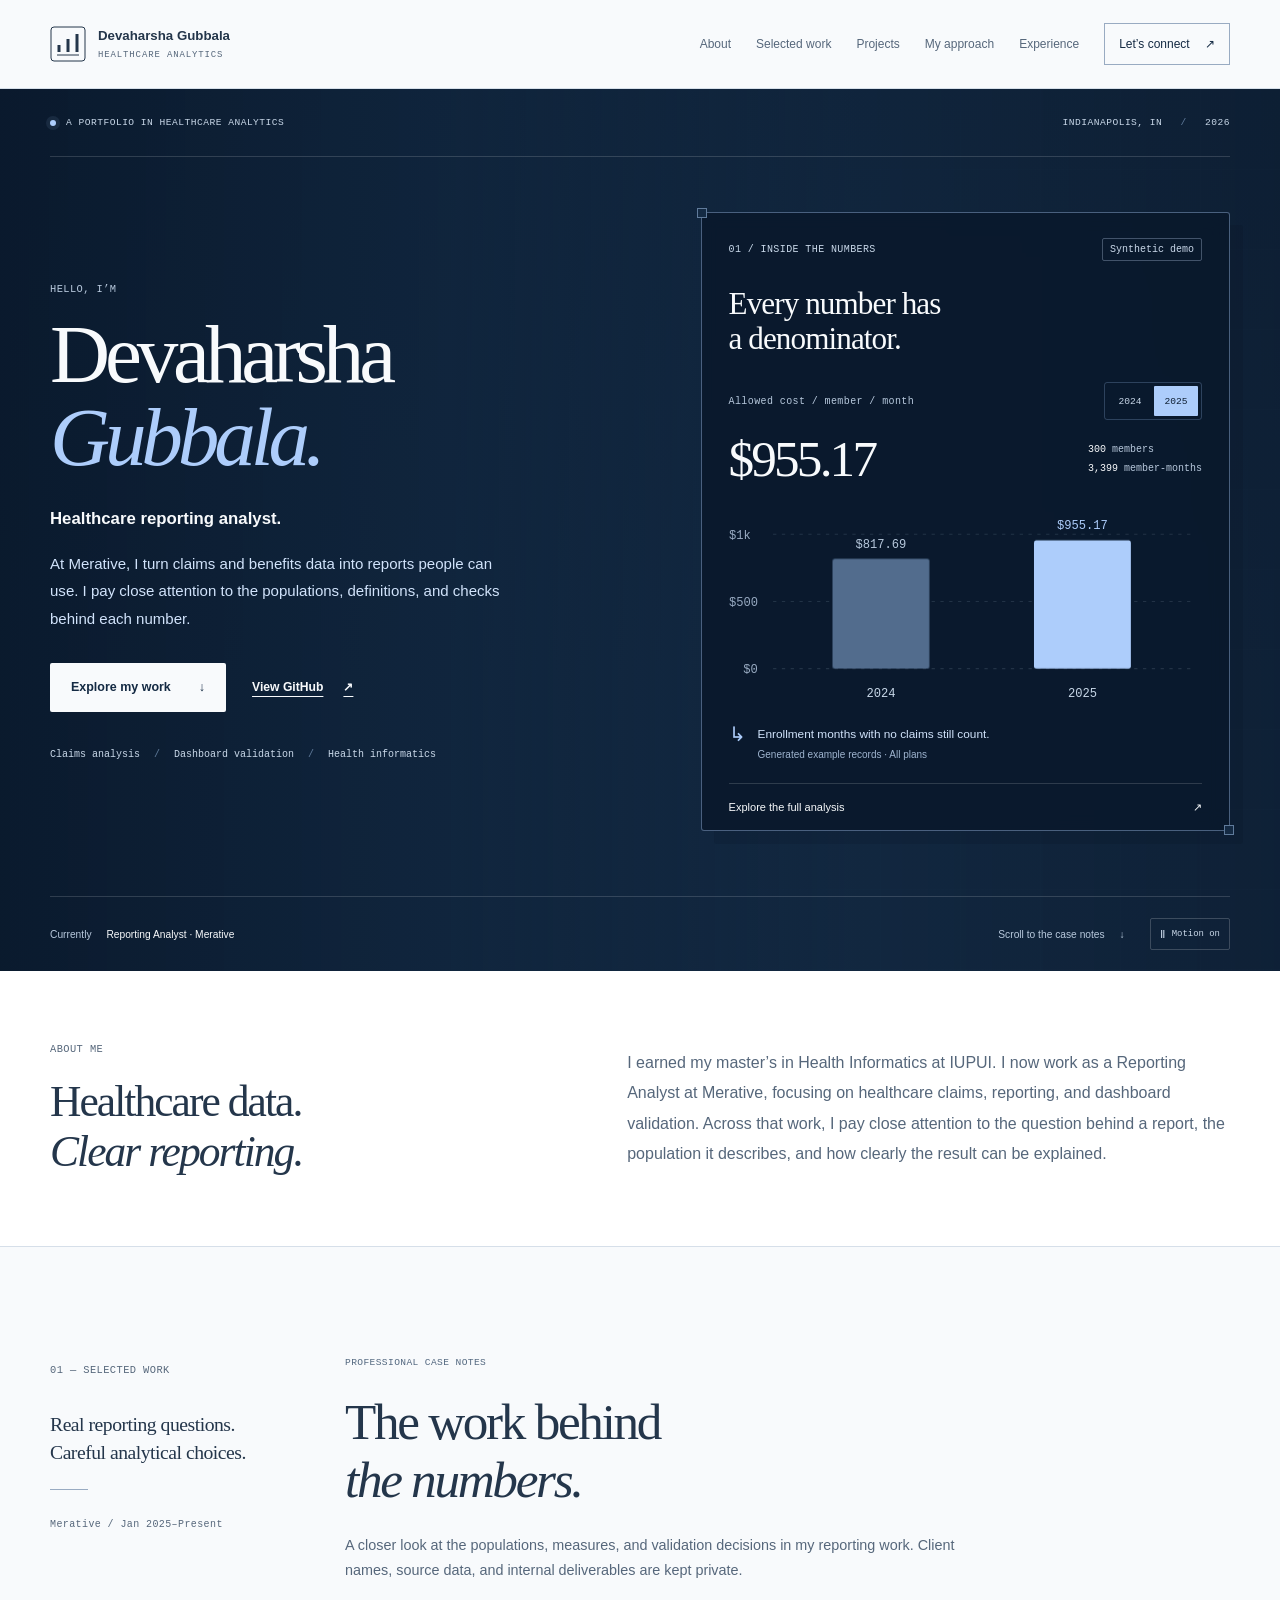
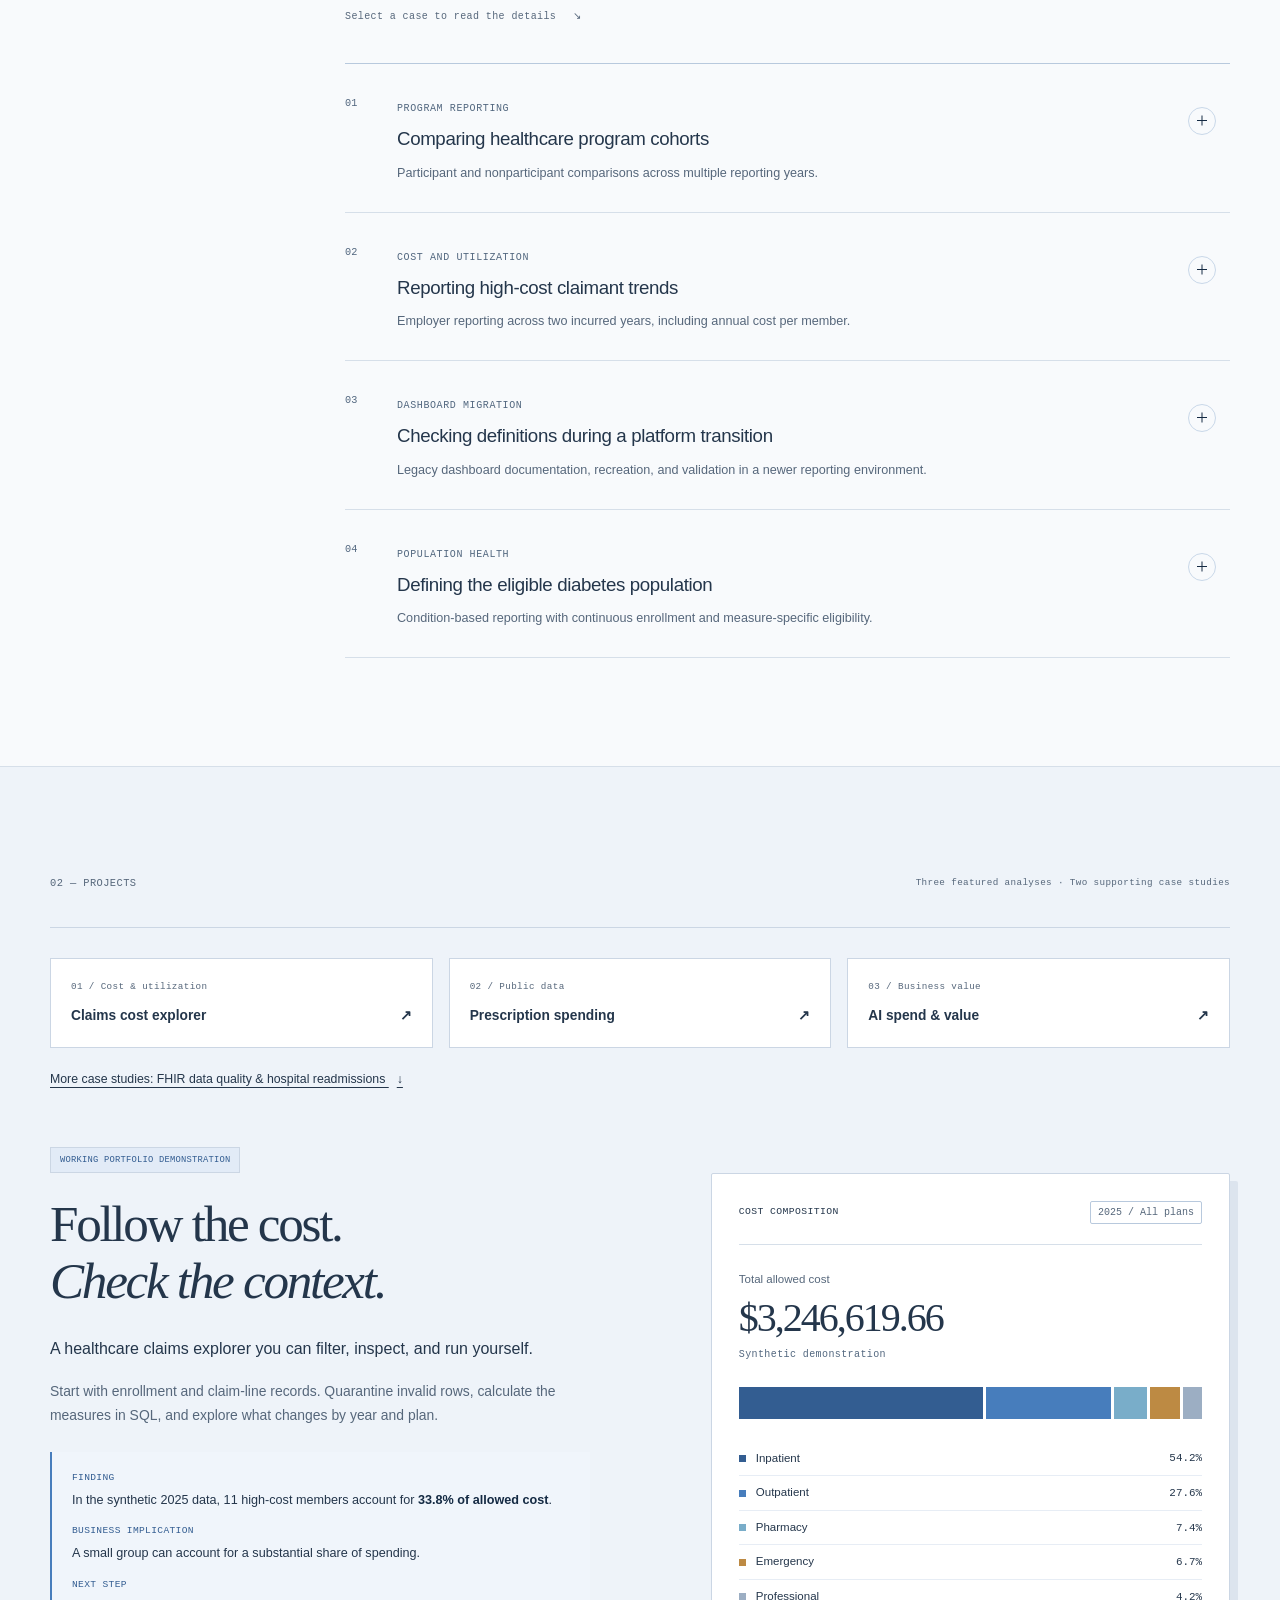
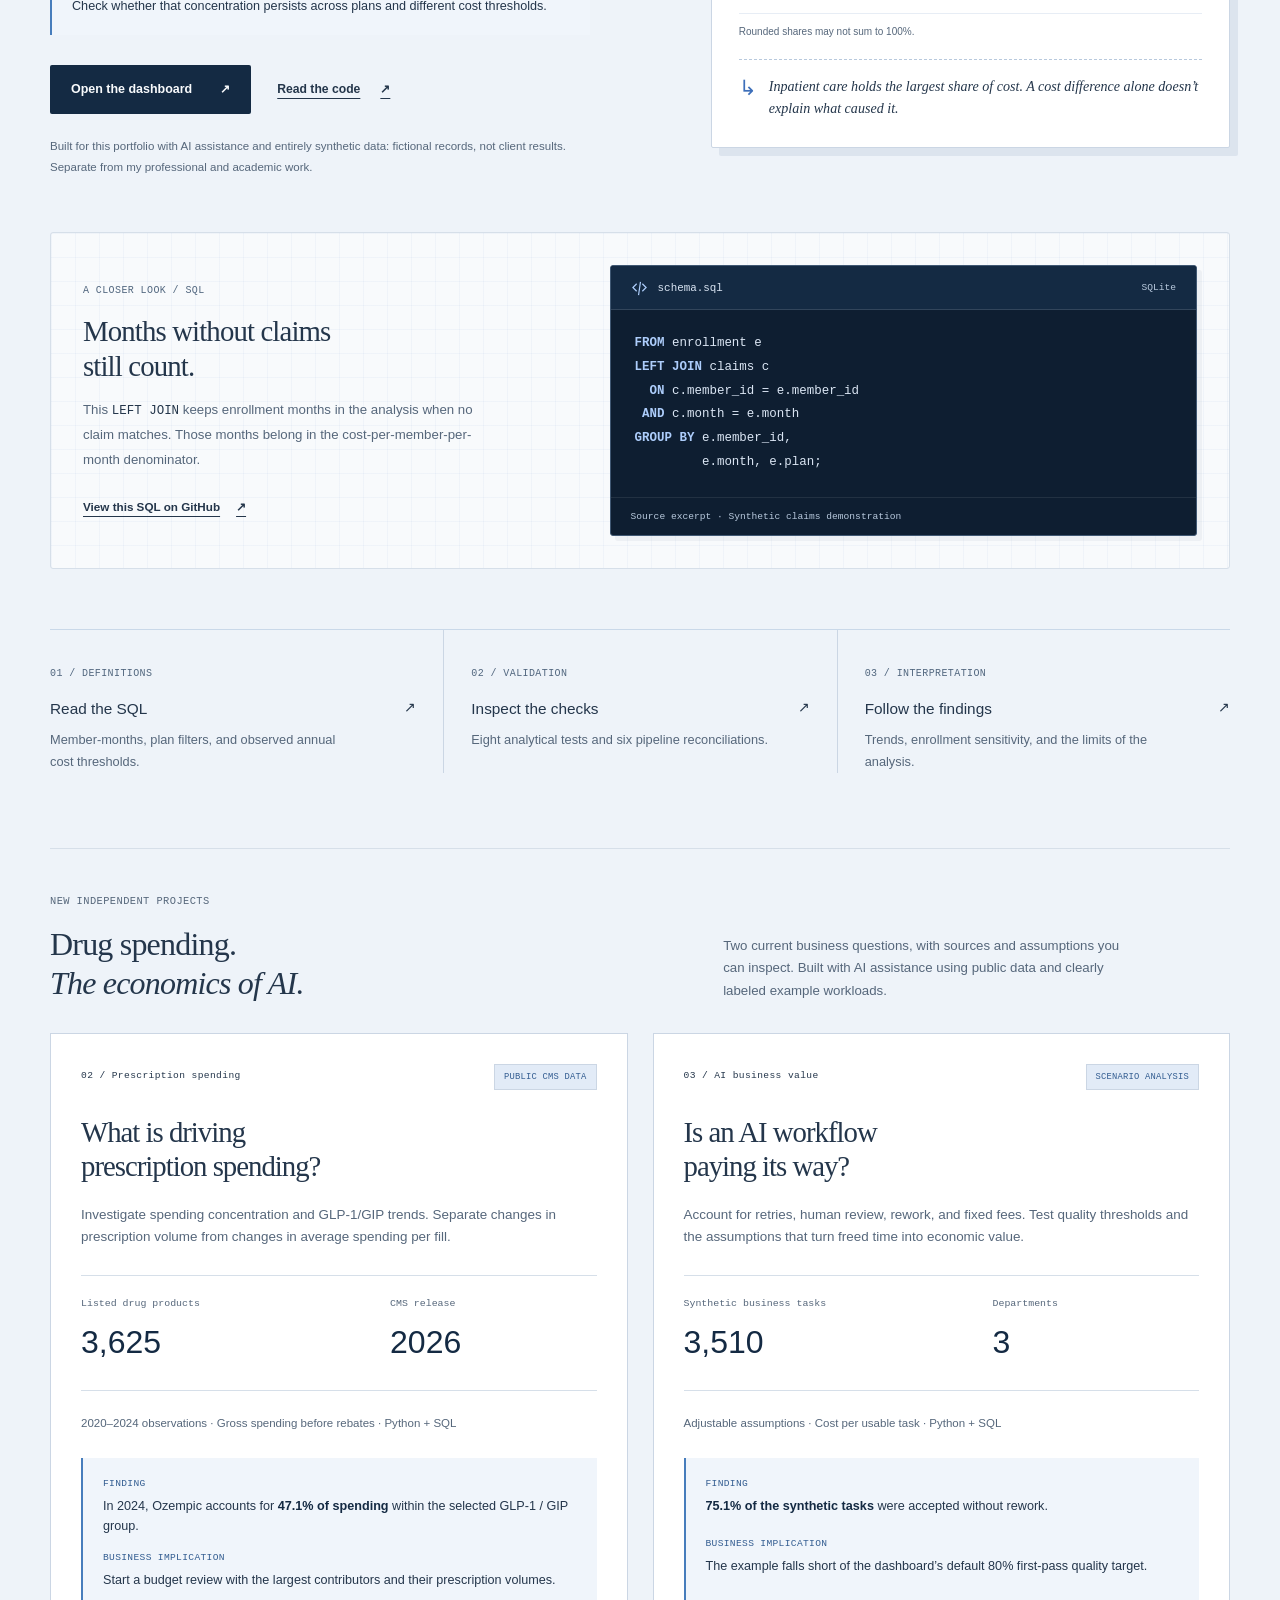
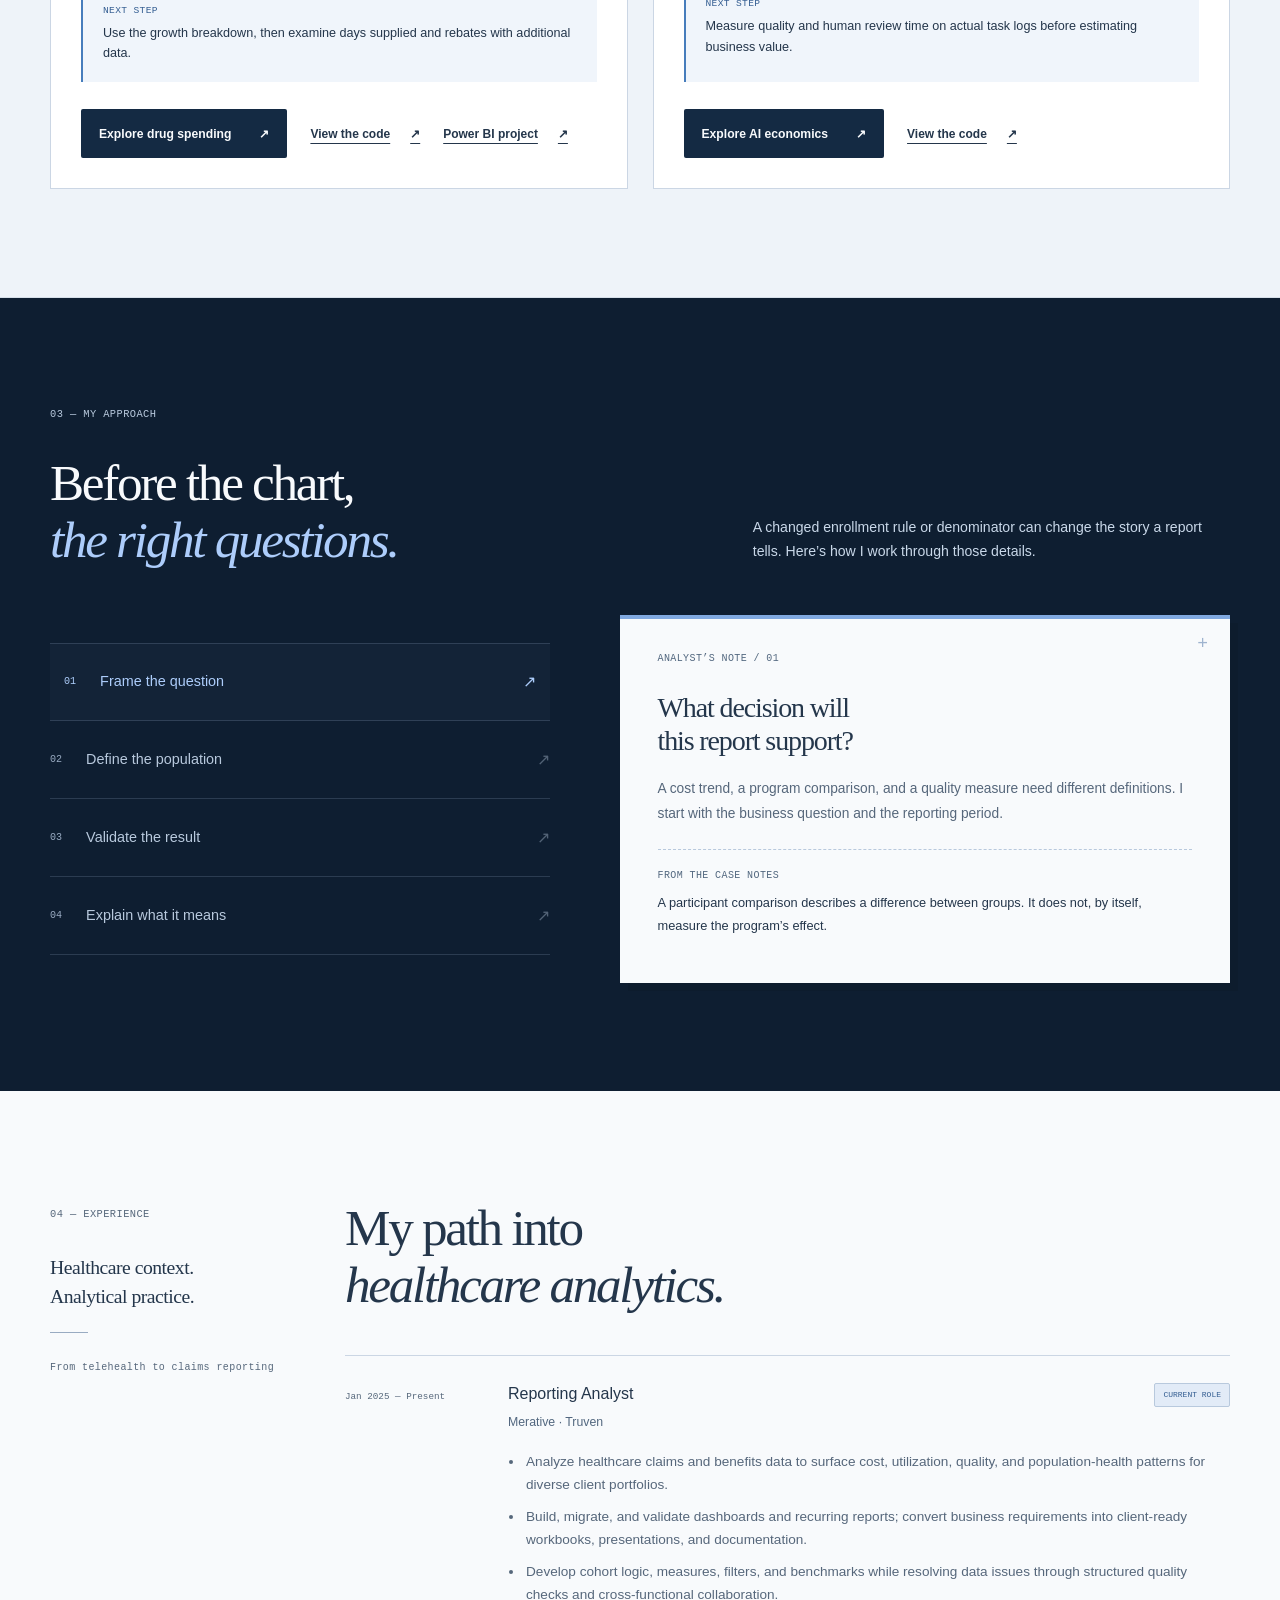
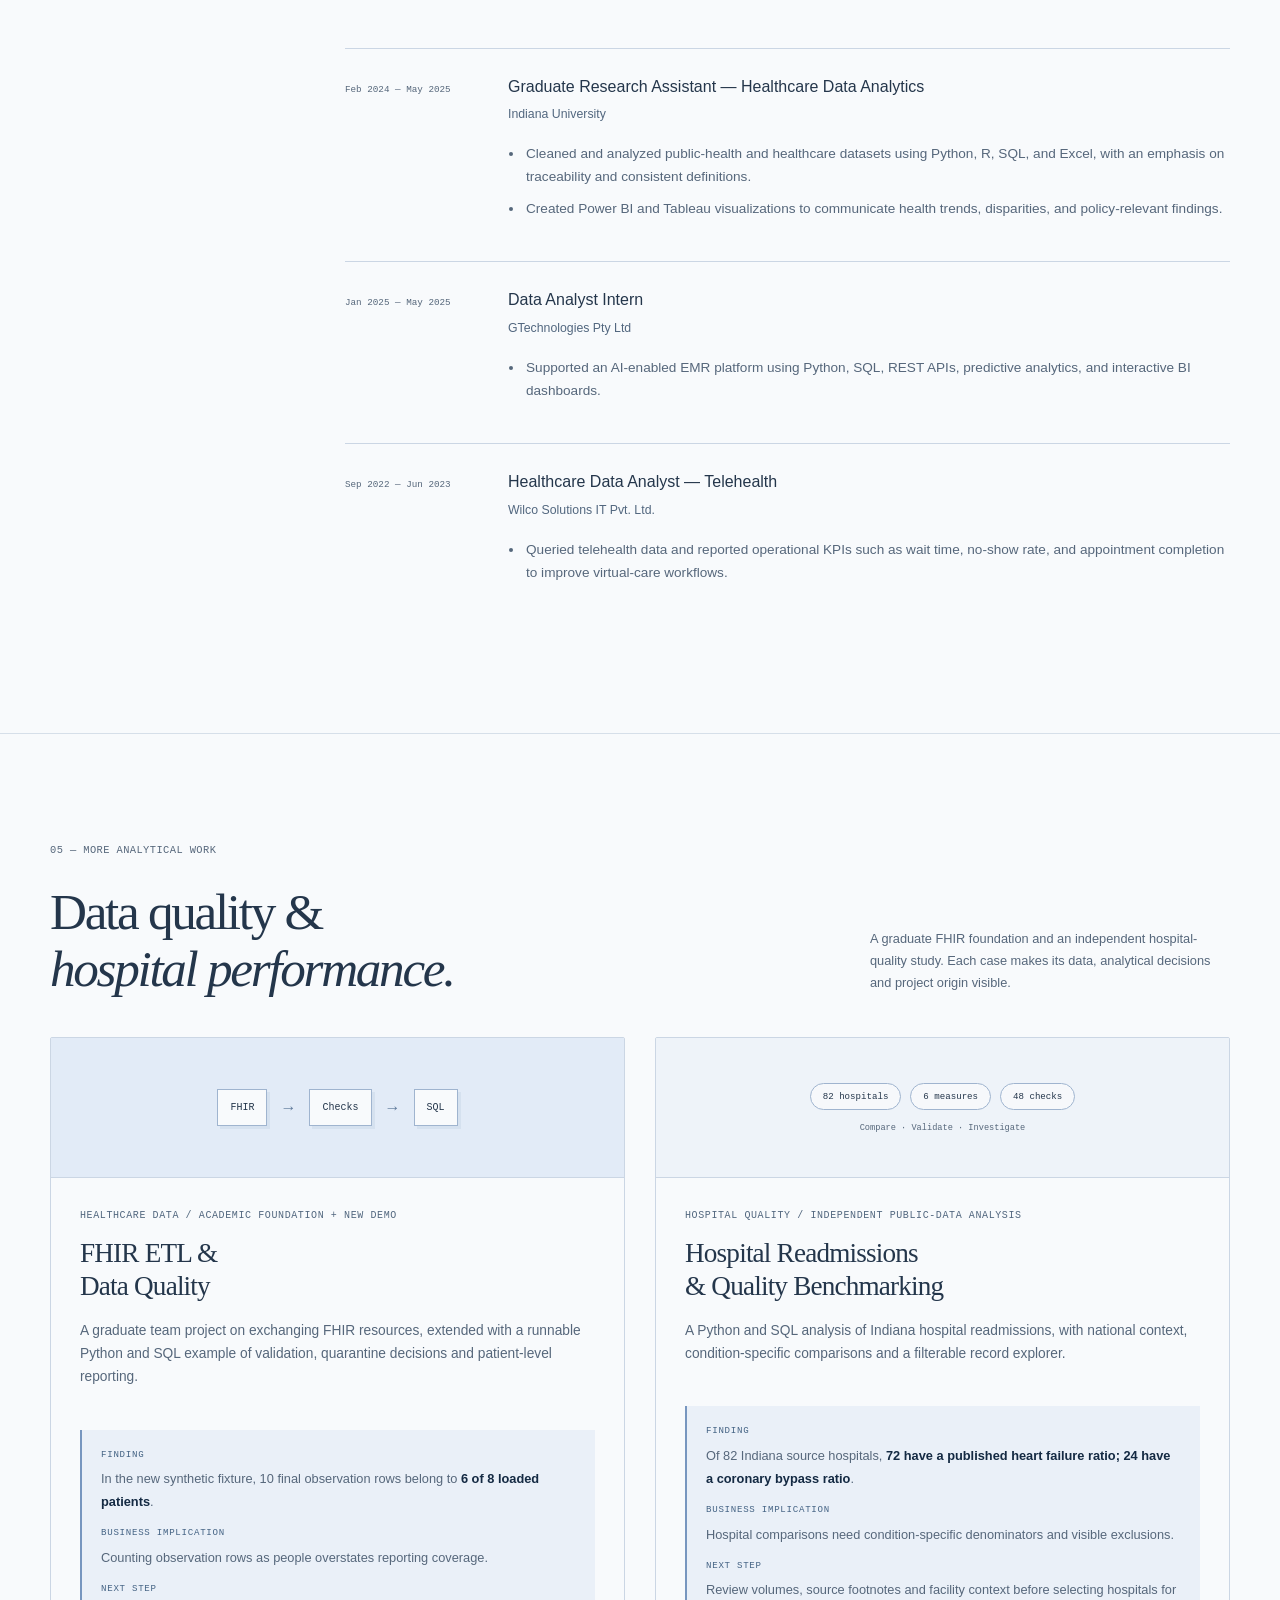
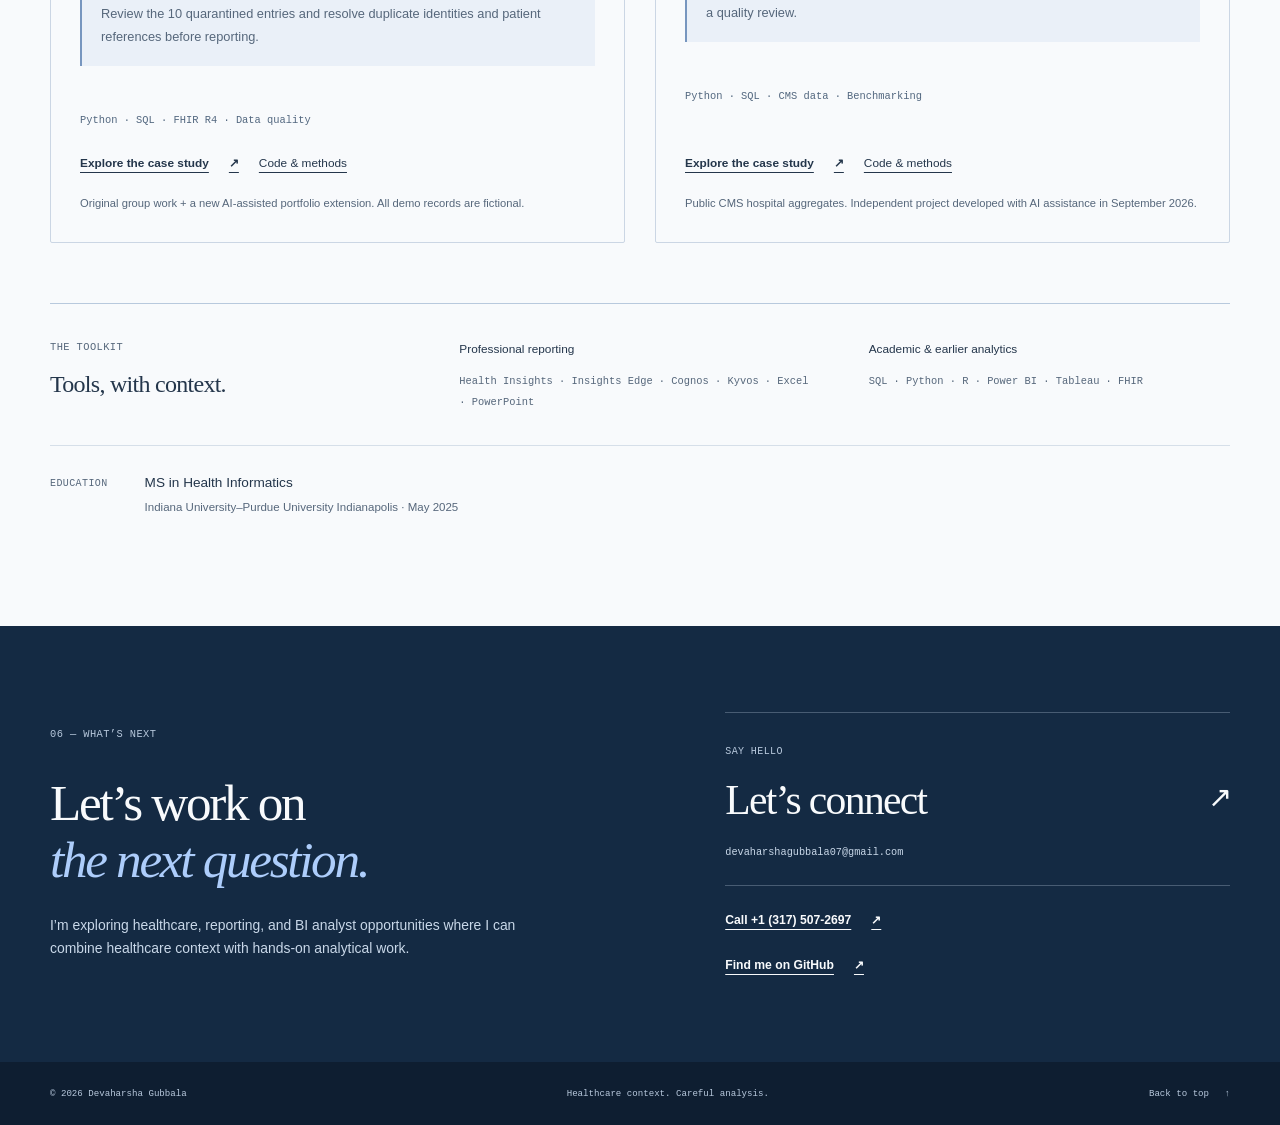
==== commit c43990ad: "Replace Sleep showcase with independent CMS hospital readmissions analysis" ====
--- a/index.html
+++ b/index.html
@@ -119,12 +119,12 @@
 
 <section id="demo" class="section lab-section">
   <div id="projects" class="container">
-    <div class="section-meta" data-reveal><span class="section-index">02 — Projects</span><span class="mono">Three featured analyses · Two academic case studies</span></div>
+    <div class="section-meta" data-reveal><span class="section-index">02 — Projects</span><span class="mono">Three featured analyses · Two supporting case studies</span></div>
     <nav class="project-directory" aria-label="Project directory">
       <a href="demo/"><span class="mono">01 / Cost &amp; utilization</span><strong>Claims cost explorer <span aria-hidden="true">↗</span></strong></a>
       <a href="projects/prescription-spending/"><span class="mono">02 / Public data</span><strong>Prescription spending <span aria-hidden="true">↗</span></strong></a>
       <a href="projects/ai-value/"><span class="mono">03 / Business value</span><strong>AI spend &amp; value <span aria-hidden="true">↗</span></strong></a>
-      <a class="academic-directory-link" href="#academic">Academic foundations: FHIR data quality &amp; sleep analysis <span aria-hidden="true">↓</span></a>
+      <a class="academic-directory-link" href="#academic">More case studies: FHIR data quality &amp; hospital readmissions <span aria-hidden="true">↓</span></a>
     </nav>
     <div class="lab-grid">
       <div class="lab-copy" data-reveal><span class="project-badge">Working portfolio demonstration</span><h2>Follow the cost.<br><em>Check the context.</em></h2><p class="intro-copy">A healthcare claims explorer you can filter, inspect, and run yourself.</p><p>Start with enrollment and claim-line records. Quarantine invalid rows, calculate the measures in SQL, and explore what changes by year and plan.</p><dl class="project-takeaway"><div><dt>Finding</dt><dd>In the synthetic 2025 data, 11 high-cost members account for <strong>33.8% of allowed cost</strong>.</dd></div><div><dt>Business implication</dt><dd>A small group can account for a substantial share of spending.</dd></div><div><dt>Next step</dt><dd>Check whether that concentration persists across plans and different cost thresholds.</dd></div></dl><div class="hero-actions"><a class="button button-dark" href="demo/">Open the dashboard <span aria-hidden="true">↗</span></a><a class="text-link" href="https://github.com/devaharshagubbala07-hub/healthcare-claims-analytics">Read the code <span aria-hidden="true">↗</span></a></div><p class="provenance">Built for this portfolio with AI assistance and entirely synthetic data: fictional records, not client results. Separate from my professional and academic work.</p></div>
@@ -289,10 +289,10 @@
 </section>
 
 <section id="academic" class="section academic-section"><div class="container">
-  <div class="academic-heading" data-reveal><div><span class="section-index">05 — Foundations</span><h2>Graduate projects,<br><em>revisited.</em></h2></div><p>The original questions, revisited with reproducible analysis and clearer reporting. Team work is credited; new portfolio extensions are labeled.</p></div>
+  <div class="academic-heading" data-reveal><div><span class="section-index">05 — More analytical work</span><h2>Data quality &amp;<br><em>hospital performance.</em></h2></div><p>A graduate FHIR foundation and an independent hospital-quality study. Each case makes its data, analytical decisions and project origin visible.</p></div>
   <div class="academic-grid">
     <article data-reveal><div class="academic-visual fhir-visual" aria-hidden="true"><span>FHIR</span><i>→</i><span>Checks</span><i>→</i><span>SQL</span></div><div class="academic-copy"><span class="work-label">Healthcare data / Academic foundation + new demo</span><h3>FHIR ETL &amp;<br> Data Quality</h3><p>A graduate team project on exchanging FHIR resources, extended with a runnable Python and SQL example of validation, quarantine decisions and patient-level reporting.</p><dl class="academic-takeaway"><div><dt>Finding</dt><dd>In the new synthetic fixture, 10 final observation rows belong to <strong>6 of 8 loaded patients</strong>.</dd></div><div><dt>Business implication</dt><dd>Counting observation rows as people overstates reporting coverage.</dd></div><div><dt>Next step</dt><dd>Review the 10 quarantined entries and resolve duplicate identities and patient references before reporting.</dd></div></dl><p class="work-tools">Python · SQL · FHIR R4 · Data quality</p><div class="academic-actions"><a class="text-link" href="projects/fhir-quality/">Explore the case study <span aria-hidden="true">↗</span></a><a href="https://github.com/devaharshagubbala07-hub/devaharshagubbala07-hub.github.io/tree/main/projects/fhir-quality">Code &amp; methods</a></div><p class="academic-provenance">Original group work + a new AI-assisted portfolio extension. All demo records are fictional.</p></div></article>
-    <article data-reveal><div class="academic-visual stat-visual" aria-hidden="true"><span>374 records</span><span>4 BMI labels</span><span>12 checks</span><i>Explore · Reproduce · Interpret</i></div><div class="academic-copy"><span class="work-label">Statistical analysis / Reproducible reanalysis</span><h3>Sleep &amp;<br> Physical Activity</h3><p>An independent Python reanalysis of the original R team project, with an interactive subgroup explorer, source verification and checks against the submitted results.</p><dl class="academic-takeaway"><div><dt>Finding</dt><dd>The overall activity–sleep correlation is <strong>0.193</strong>; subgroup patterns differ substantially.</dd></div><div><dt>Business implication</dt><dd>An aggregate trend can hide opposing subgroup patterns. These synthetic data cannot support a wellness policy.</dd></div><div><dt>Next step</dt><dd>Compare subgroup sizes and repeated-profile sensitivity before interpreting the model results.</dd></div></dl><p class="work-tools">R foundation · Python · Regression · Reproducibility</p><div class="academic-actions"><a class="text-link" href="projects/sleep-study/">Explore the case study <span aria-hidden="true">↗</span></a><a href="https://github.com/devaharshagubbala07-hub/devaharshagubbala07-hub.github.io/tree/main/projects/sleep-study">Code &amp; methods</a></div><p class="academic-provenance">Public synthetic educational data. Original team credited; new reanalysis developed with AI assistance.</p></div></article>
+    <article data-reveal><div class="academic-visual stat-visual" aria-hidden="true"><span>82 hospitals</span><span>6 measures</span><span>48 checks</span><i>Compare · Validate · Investigate</i></div><div class="academic-copy"><span class="work-label">Hospital quality / Independent public-data analysis</span><h3>Hospital Readmissions<br> &amp; Quality Benchmarking</h3><p>A Python and SQL analysis of Indiana hospital readmissions, with national context, condition-specific comparisons and a filterable record explorer.</p><dl class="academic-takeaway"><div><dt>Finding</dt><dd>Of 82 Indiana source hospitals, <strong>72 have a published heart failure ratio; 24 have a coronary bypass ratio</strong>.</dd></div><div><dt>Business implication</dt><dd>Hospital comparisons need condition-specific denominators and visible exclusions.</dd></div><div><dt>Next step</dt><dd>Review volumes, source footnotes and facility context before selecting hospitals for a quality review.</dd></div></dl><p class="work-tools">Python · SQL · CMS data · Benchmarking</p><div class="academic-actions"><a class="text-link" href="projects/readmissions/">Explore the case study <span aria-hidden="true">↗</span></a><a href="https://github.com/devaharshagubbala07-hub/devaharshagubbala07-hub.github.io/tree/main/projects/readmissions">Code &amp; methods</a></div><p class="academic-provenance">Public CMS hospital aggregates. Independent project developed with AI assistance in September 2026.</p></div></article>
   </div>
   <div id="skills" class="toolkit" data-reveal><div><span class="section-index">The toolkit</span><h3>Tools, with context.</h3></div><div class="toolkit-group"><h4>Professional reporting</h4><p>Health Insights · Insights Edge · Cognos · Kyvos · Excel · PowerPoint</p></div><div class="toolkit-group"><h4>Academic &amp; earlier analytics</h4><p>SQL · Python · R · Power BI · Tableau · FHIR</p></div></div>
   <div class="education" data-reveal><span class="mono">Education</span><p>MS in Health Informatics<span>Indiana University–Purdue University Indianapolis · May 2025</span></p></div>
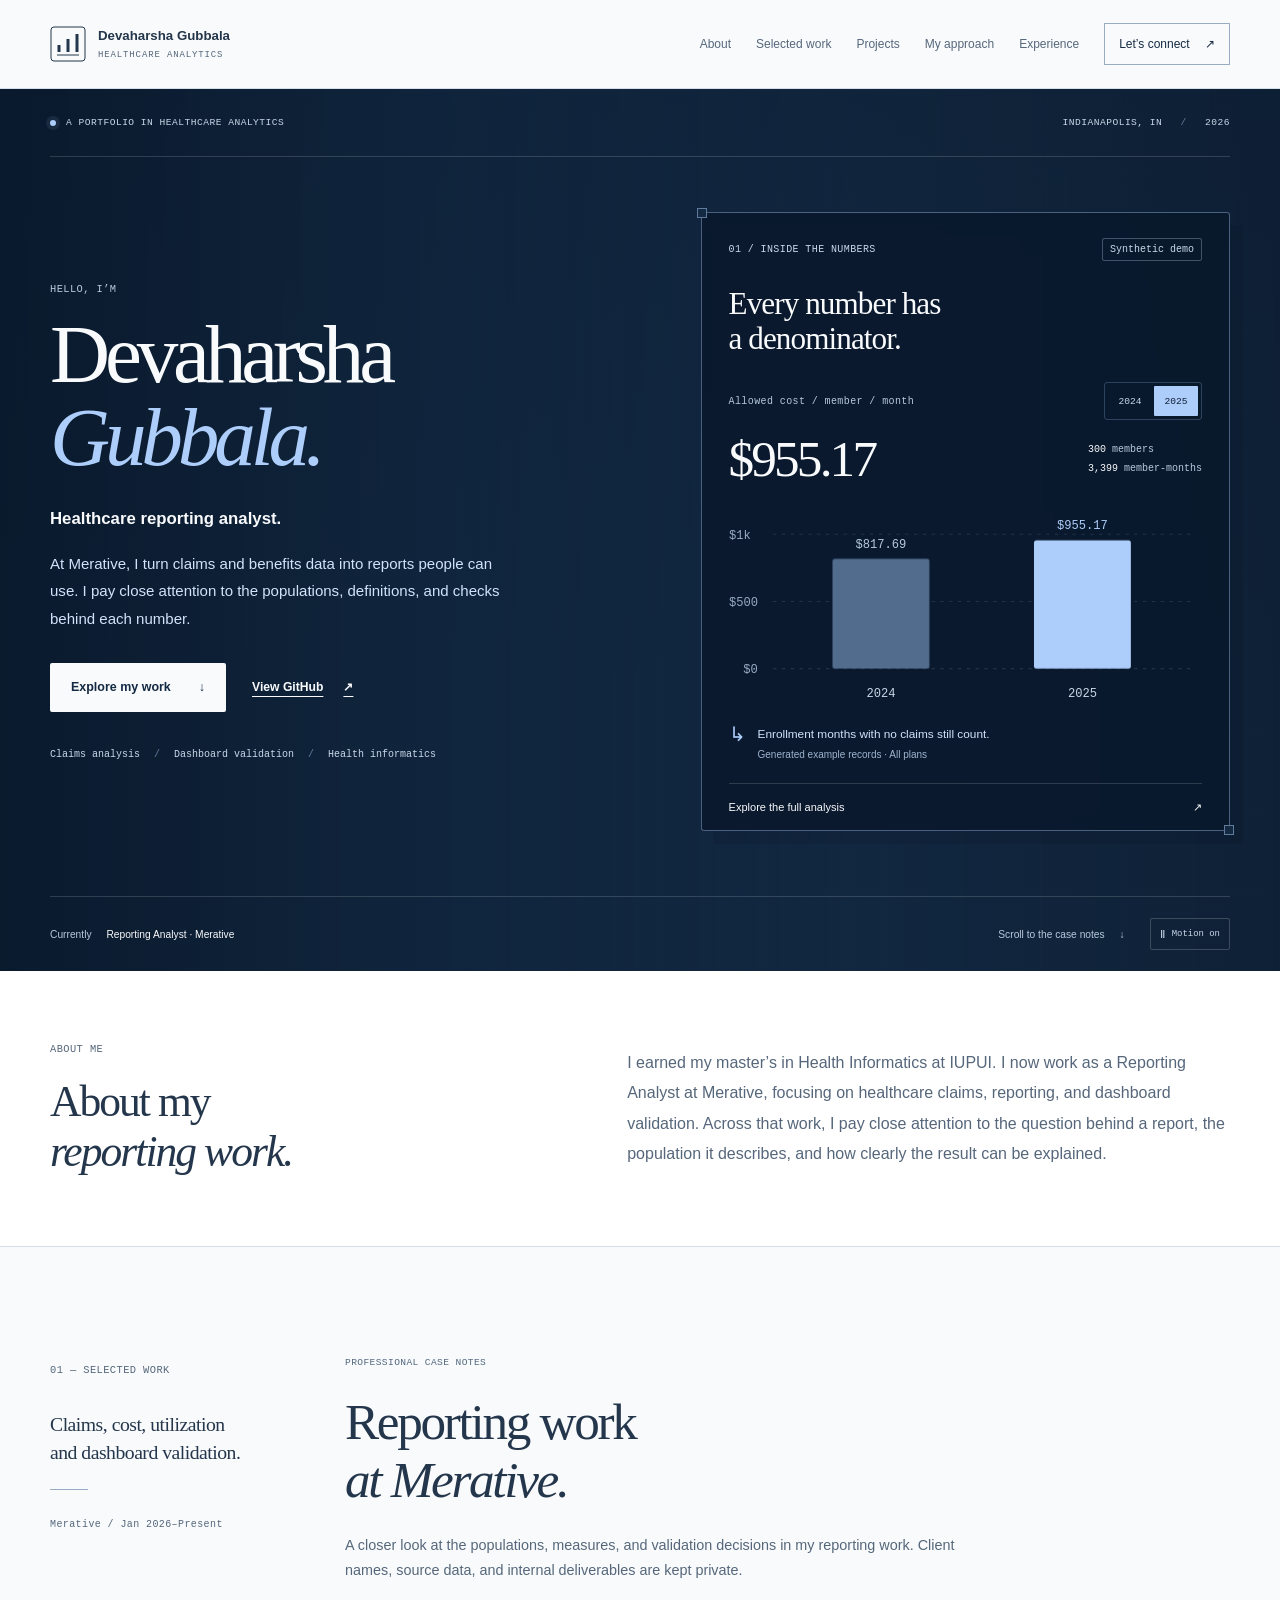
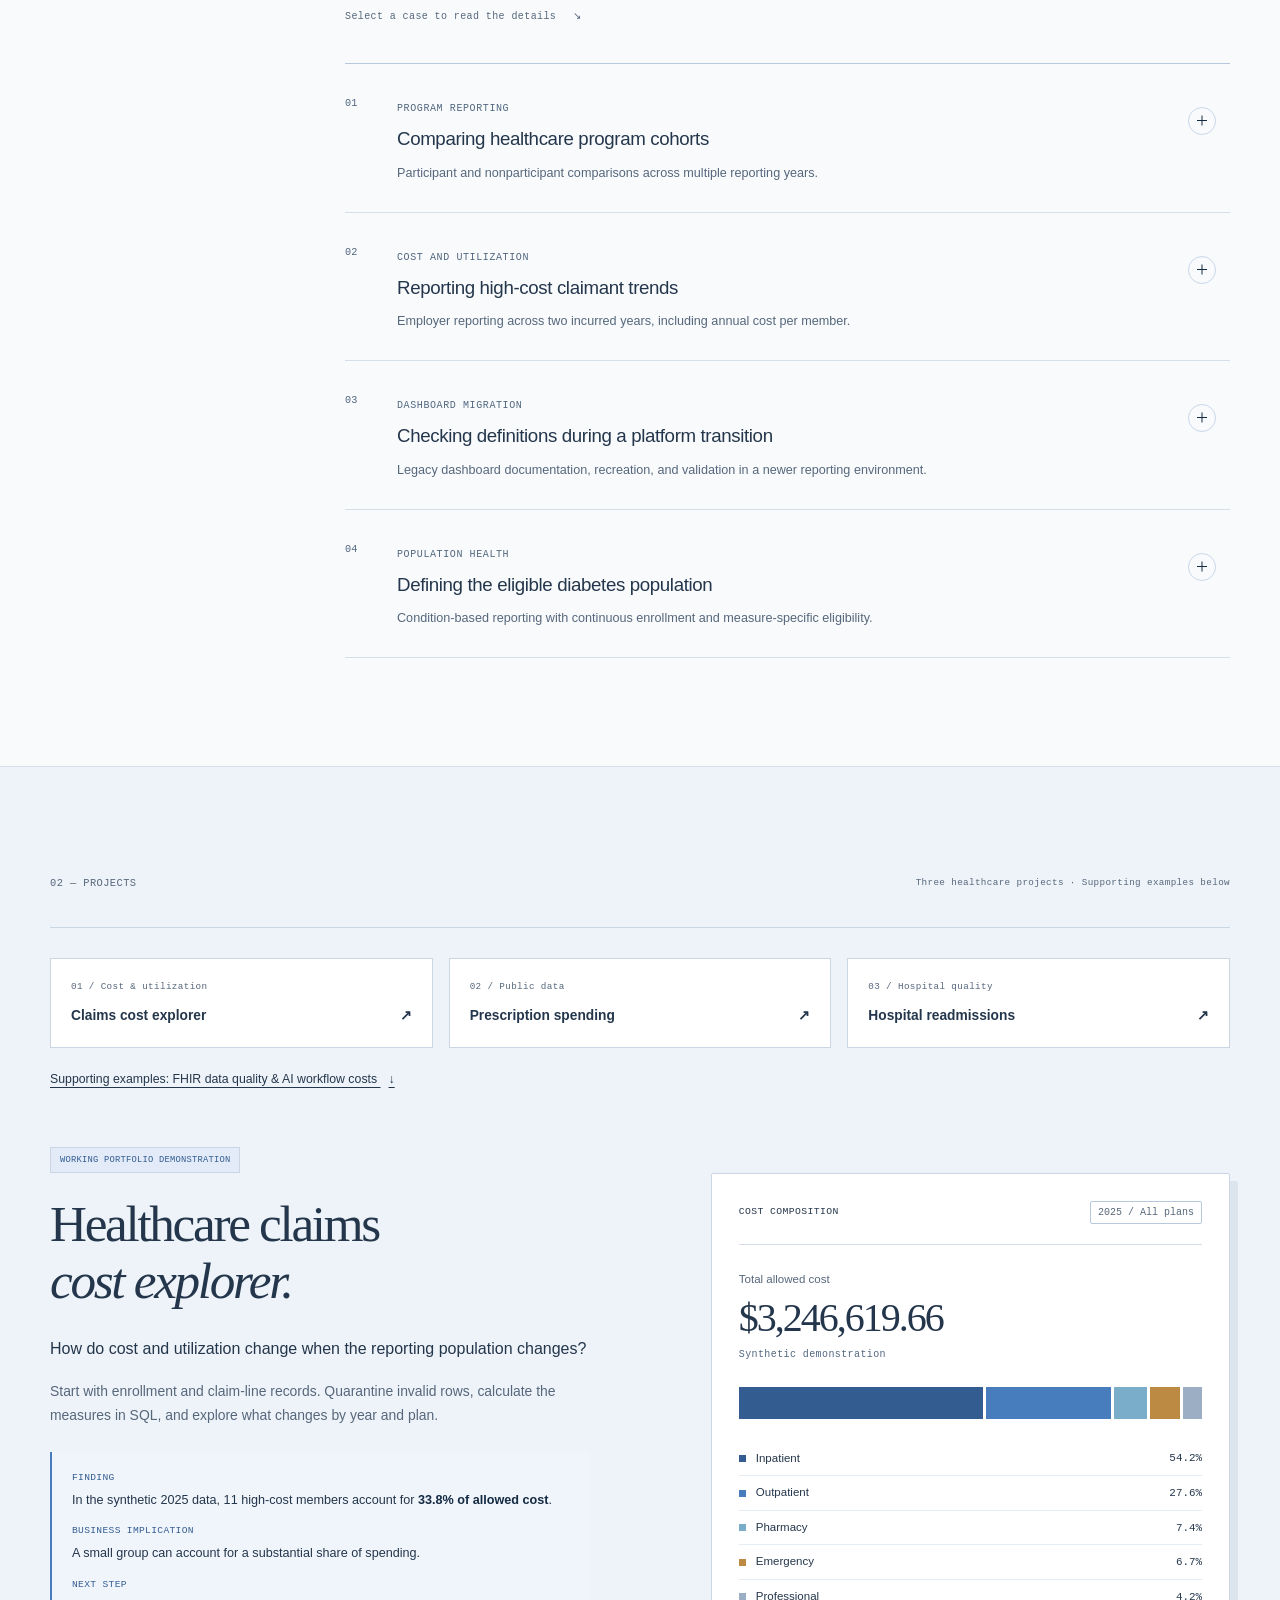
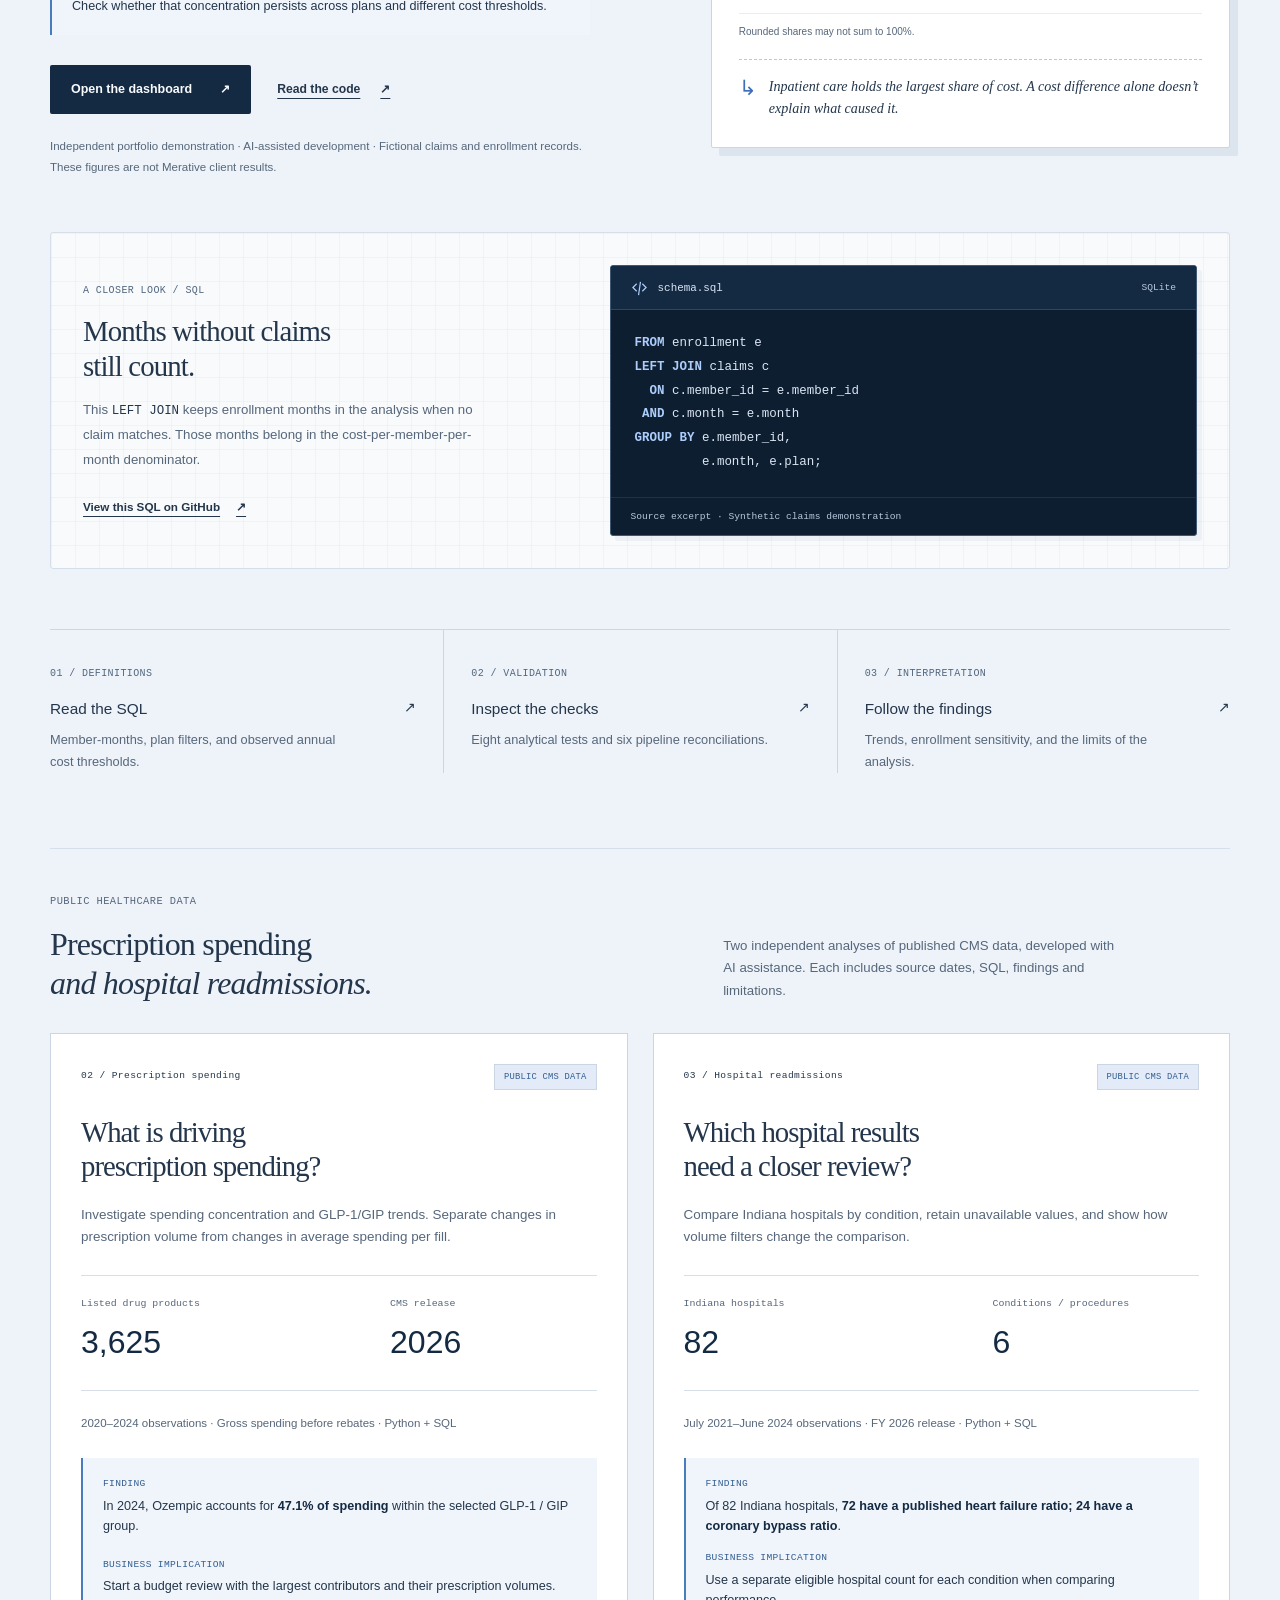
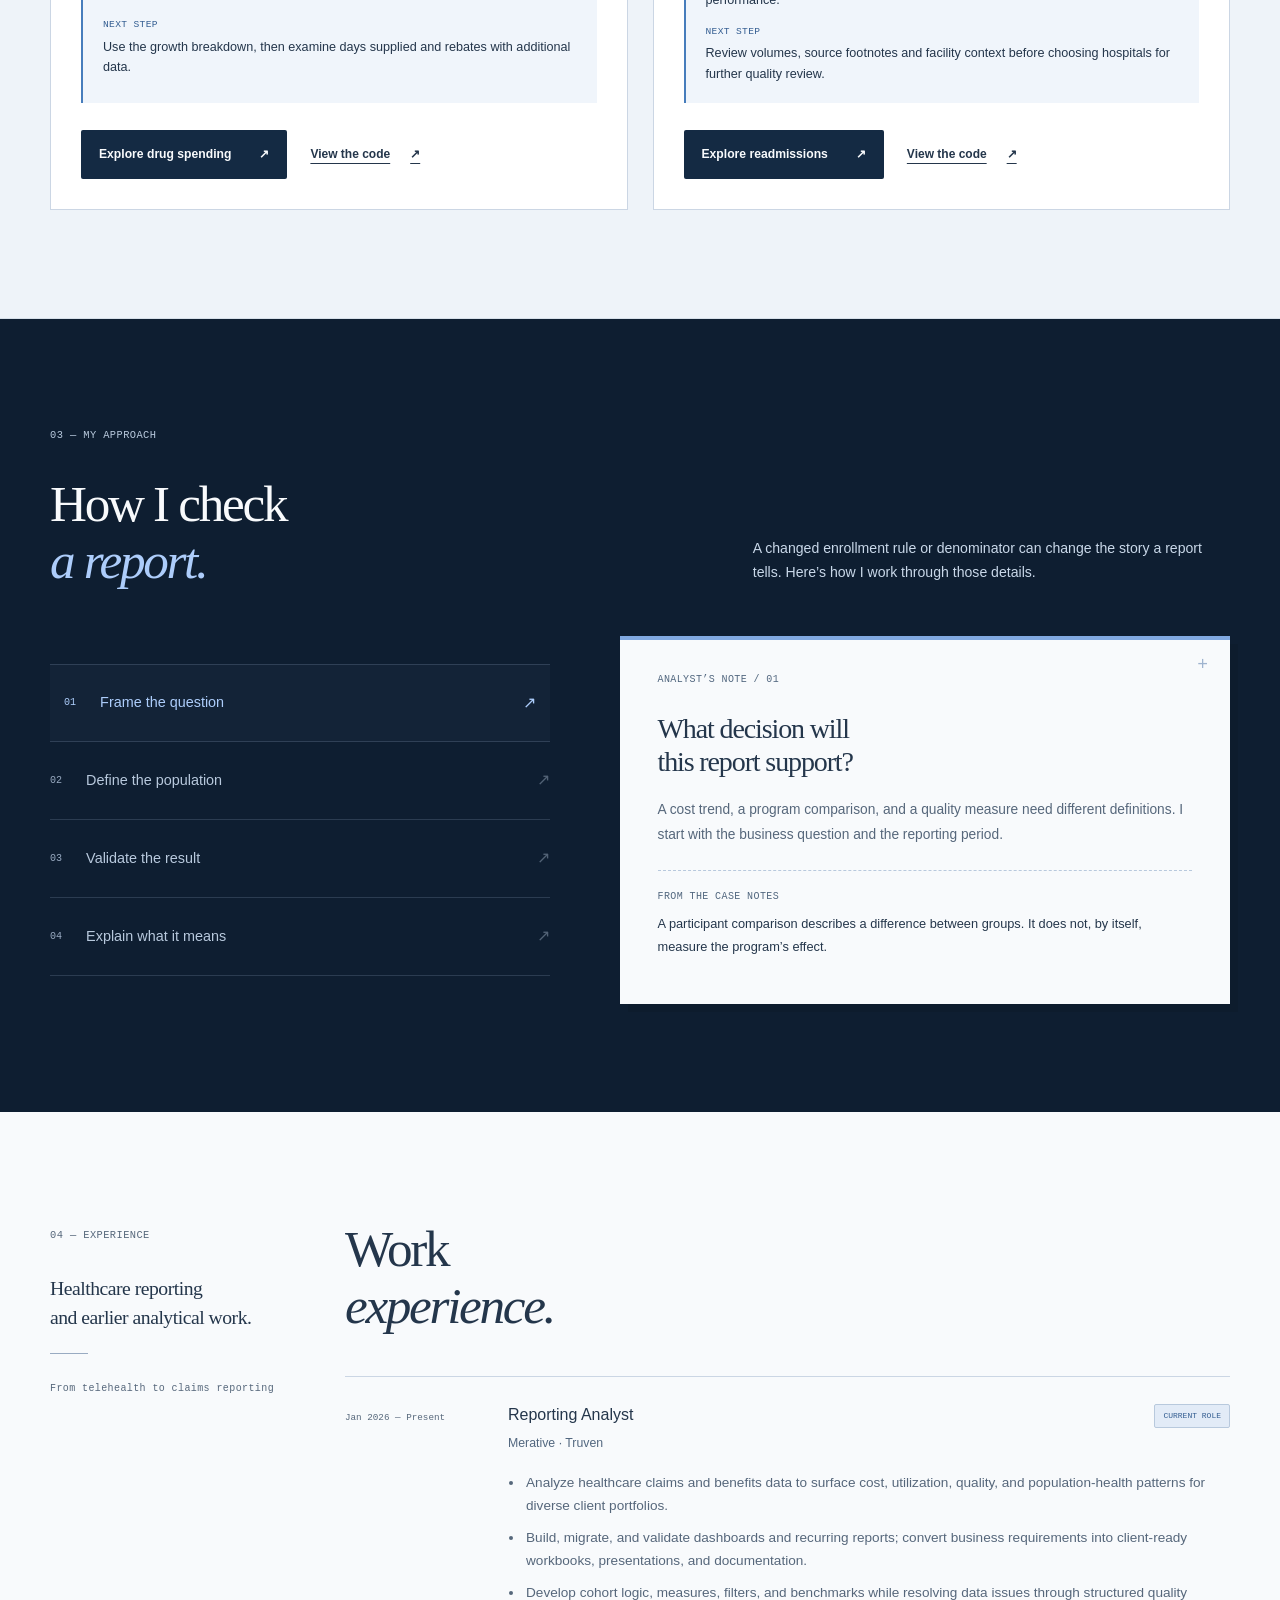
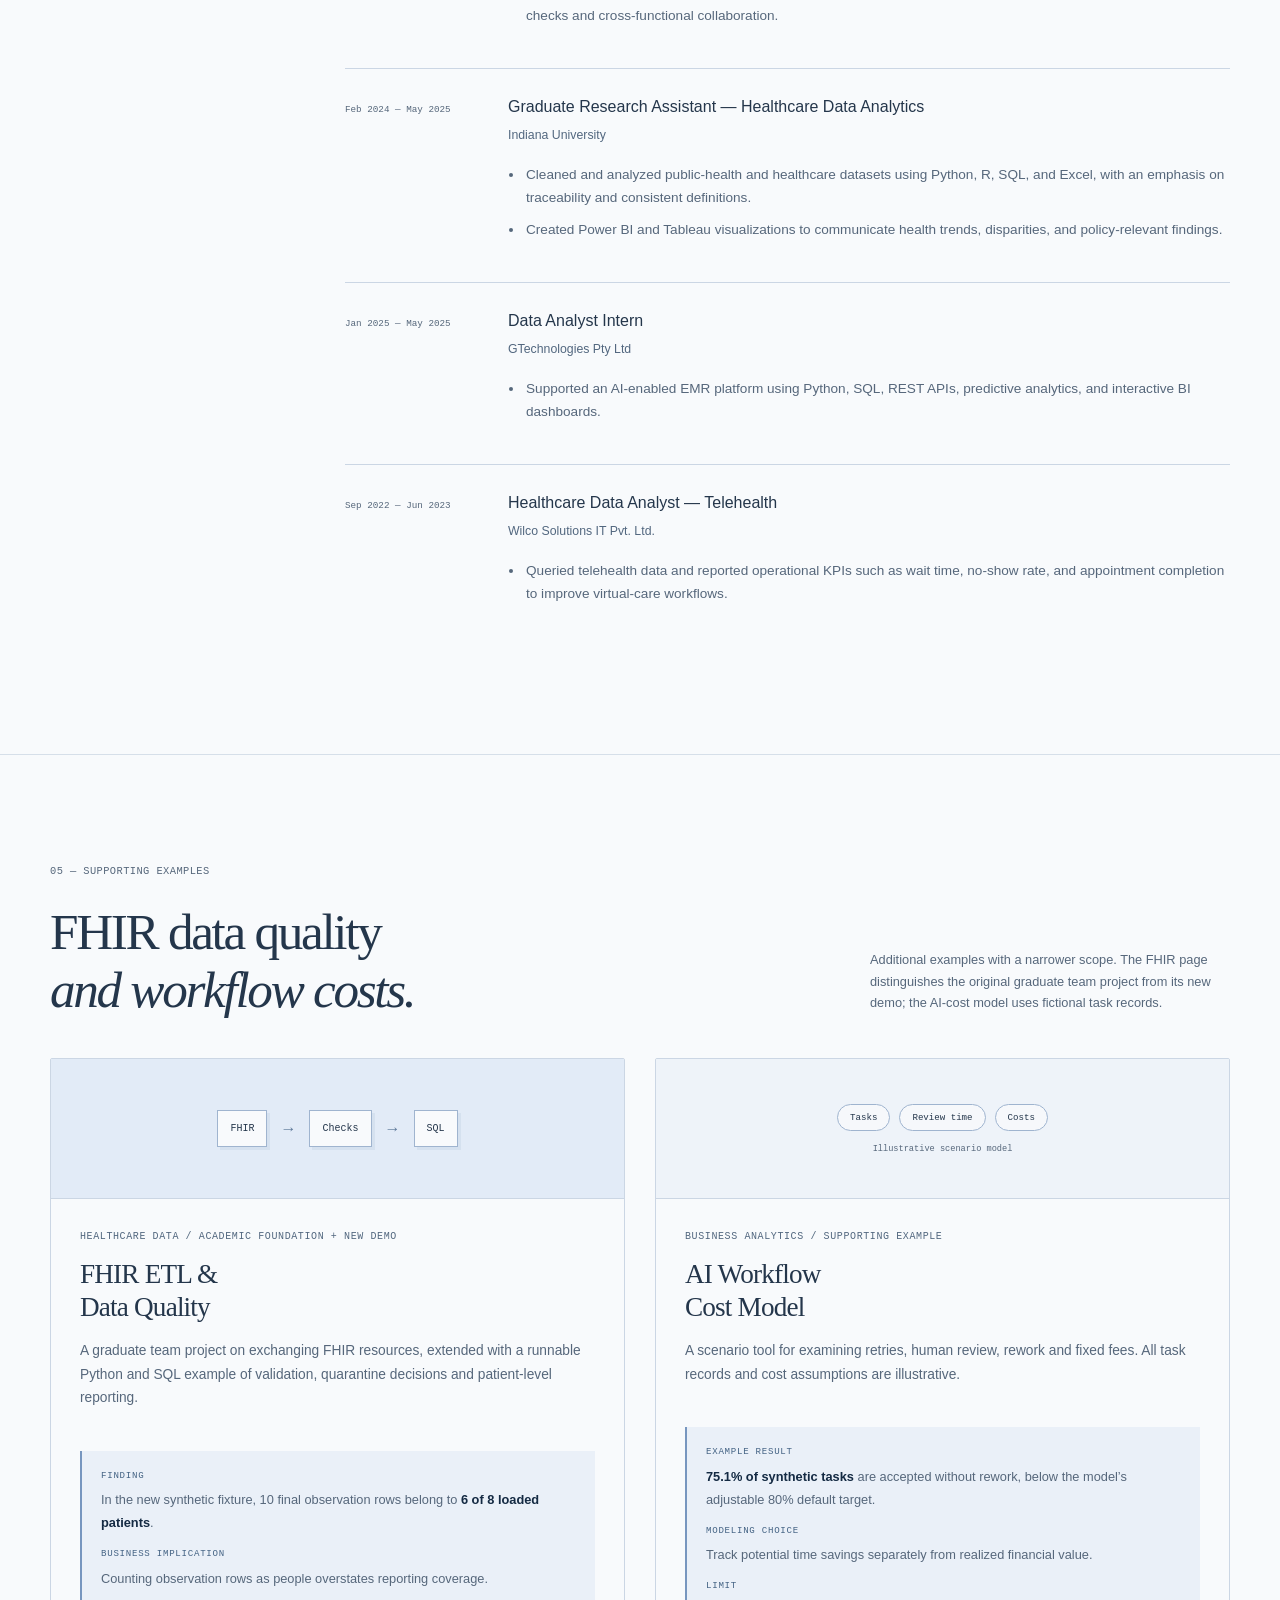
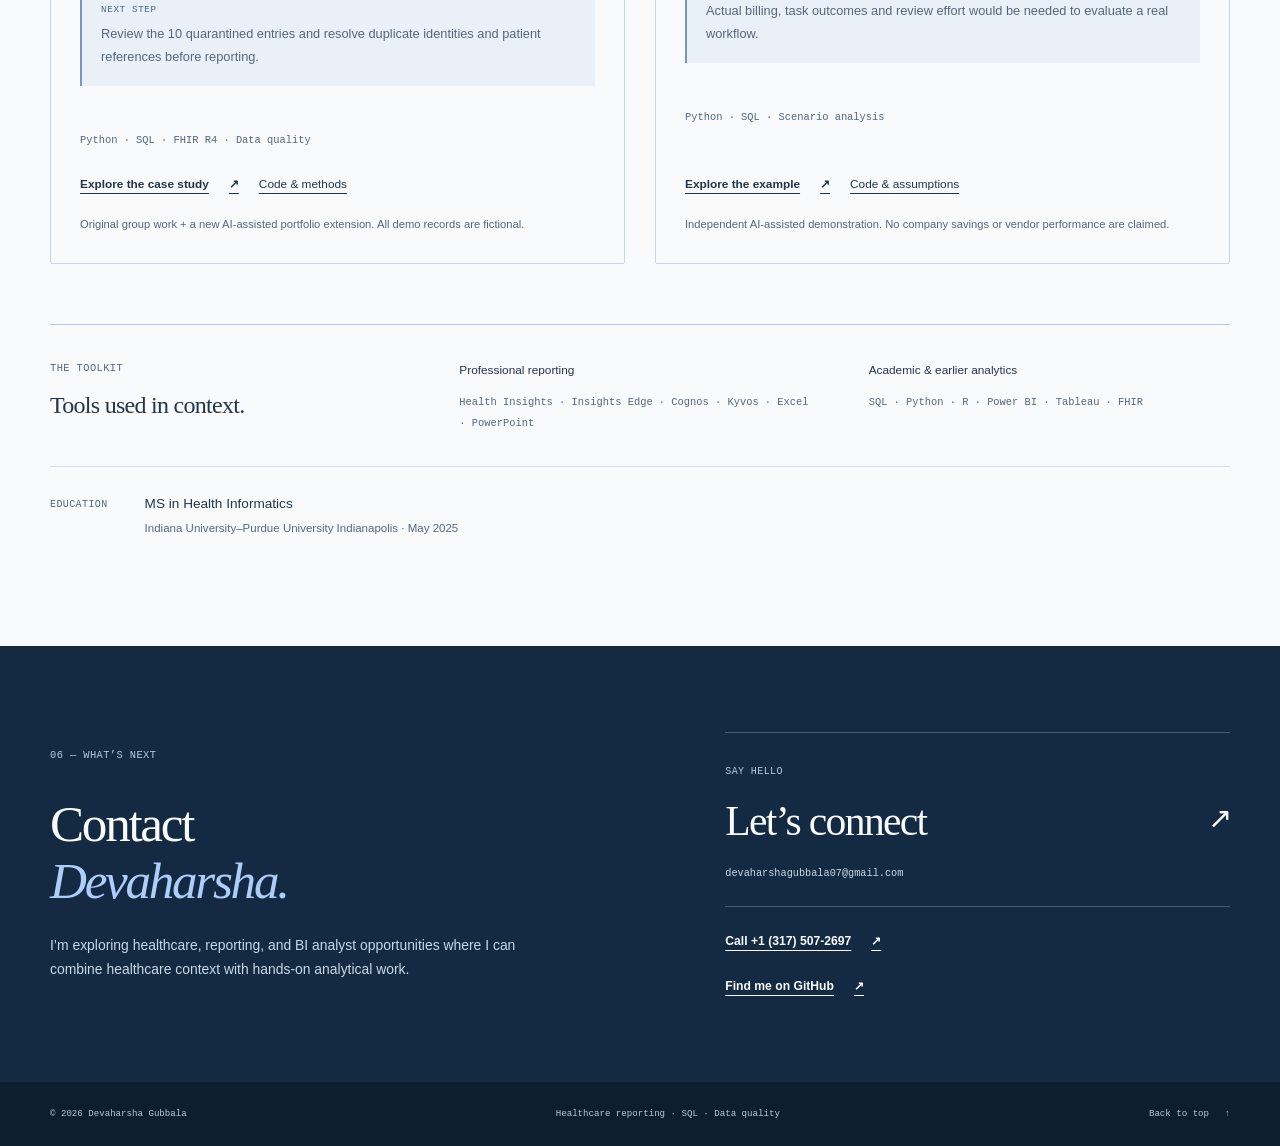
==== commit 8f4dc289: "Correct employment dates and focus portfolio on healthcare analysis" ====
--- a/index.html
+++ b/index.html
@@ -4,7 +4,7 @@
   <meta charset="utf-8">
   <meta name="viewport" content="width=device-width, initial-scale=1">
   <title>Devaharsha Gubbala | Healthcare Analytics</title>
-  <meta name="description" content="The analytics portfolio of Devaharsha Gubbala. Healthcare claims reporting, thoughtful data validation, and interactive Python and SQL projects.">
+  <meta name="description" content="The analytics portfolio of Devaharsha Gubbala. Healthcare claims reporting, data-quality checks, and interactive Python and SQL projects.">
   <meta name="theme-color" content="#142a43">
   <meta property="og:title" content="Devaharsha Gubbala | Healthcare Analytics">
   <meta property="og:description" content="A look inside my work with healthcare claims, reporting, and data quality.">
@@ -14,7 +14,7 @@
   <meta property="og:image:alt" content="Illustrative analyst workspace with charts and a notebook.">
   <link rel="canonical" href="https://devaharshagubbala07-hub.github.io/">
   <link rel="icon" href="favicon.svg?v=navy-1" type="image/svg+xml">
-  <link rel="stylesheet" href="styles.css?v=projects-20260925">
+  <link rel="stylesheet" href="styles.css?v=review-20261028">
   <script type="application/ld+json">
       {
         "@context": "https://schema.org",
@@ -98,15 +98,15 @@
 
 <section id="about" class="about-section" aria-labelledby="about-title">
   <div class="container about-layout">
-    <div data-reveal><span class="section-index">About me</span><h2 id="about-title">Healthcare data.<br><em>Clear reporting.</em></h2></div>
+    <div data-reveal><span class="section-index">About me</span><h2 id="about-title">About my<br><em>reporting work.</em></h2></div>
     <p class="about-story" data-reveal>I earned my master’s in Health Informatics at IUPUI. I now work as a Reporting Analyst at Merative, focusing on healthcare claims, reporting, and dashboard validation. Across that work, I pay close attention to the question behind a report, the population it describes, and how clearly the result can be explained.</p>
   </div>
 </section>
 
 <section id="work" class="section work-section">
   <div class="container section-layout">
-    <div class="section-rail" data-reveal><span class="section-index">01 — Selected work</span><p class="rail-note">Real reporting questions.<br>Careful analytical choices.</p><span class="rail-rule" aria-hidden="true"></span><span class="rail-caption">Merative / Jan 2025–Present</span></div>
-    <div><div class="section-heading" data-reveal><p class="eyebrow">Professional case notes</p><h2>The work behind<br><em>the numbers.</em></h2><p>A closer look at the populations, measures, and validation decisions in my reporting work. Client names, source data, and internal deliverables are kept private.</p><span class="section-hint">Select a case to read the details <span aria-hidden="true">↘</span></span></div>
+    <div class="section-rail" data-reveal><span class="section-index">01 — Selected work</span><p class="rail-note">Claims, cost, utilization<br>and dashboard validation.</p><span class="rail-rule" aria-hidden="true"></span><span class="rail-caption">Merative / Jan 2026–Present</span></div>
+    <div><div class="section-heading" data-reveal><p class="eyebrow">Professional case notes</p><h2>Reporting work<br><em>at Merative.</em></h2><p>A closer look at the populations, measures, and validation decisions in my reporting work. Client names, source data, and internal deliverables are kept private.</p><span class="section-hint">Select a case to read the details <span aria-hidden="true">↘</span></span></div>
       <div class="work-list">
     <details class="work-item" data-reveal><summary><span class="work-number">01</span><div><span class="work-label">Program reporting</span><h3>Comparing healthcare program cohorts</h3><p>Participant and nonparticipant comparisons across multiple reporting years.</p></div><span class="expand-icon" aria-hidden="true"></span></summary><div class="work-body"><div><h4>What I worked on</h4><p>Prepared financial, utilization, risk, and preventive-care comparisons for a healthcare program refresh. The reporting brief required specific cohort rules, including the exclusion of nonclaimants.</p></div><div><h4>Decisions and checks</h4><p>Aligned population criteria, claimant exclusions, reporting periods, and measure definitions. Checked that the report outputs and presentation used the same populations and labels.</p></div><div><h4>Deliverable</h4><p>Updated reports and presentation comparisons. The results described differences between groups; they did not establish that the program caused those differences.</p></div><p class="work-tools">Health Insights · Cohort definitions · Excel · PowerPoint</p></div></details>
     <details class="work-item" data-reveal><summary><span class="work-number">02</span><div><span class="work-label">Cost and utilization</span><h3>Reporting high-cost claimant trends</h3><p>Employer reporting across two incurred years, including annual cost per member.</p></div><span class="expand-icon" aria-hidden="true"></span></summary><div class="work-body"><div><h4>What I worked on</h4><p>Prepared high-cost claimant report suites for defined employer populations and summarized the year-over-year results in executive slides.</p></div><div><h4>Decisions and checks</h4><p>Applied the correct population subset and incurred period to each report. Checked per-member annual cost calculations, numerical precision, and agreement between the workbook and presentation.</p></div><div><h4>Deliverable</h4><p>Report workbooks and a concise presentation of claimant and cost trends, with consistent definitions across the reporting package.</p></div><p class="work-tools">Claims reporting · PMPY · Excel · Executive reporting</p></div></details>
@@ -119,15 +119,15 @@
 
 <section id="demo" class="section lab-section">
   <div id="projects" class="container">
-    <div class="section-meta" data-reveal><span class="section-index">02 — Projects</span><span class="mono">Three featured analyses · Two supporting case studies</span></div>
+    <div class="section-meta" data-reveal><span class="section-index">02 — Projects</span><span class="mono">Three healthcare projects · Supporting examples below</span></div>
     <nav class="project-directory" aria-label="Project directory">
       <a href="demo/"><span class="mono">01 / Cost &amp; utilization</span><strong>Claims cost explorer <span aria-hidden="true">↗</span></strong></a>
       <a href="projects/prescription-spending/"><span class="mono">02 / Public data</span><strong>Prescription spending <span aria-hidden="true">↗</span></strong></a>
-      <a href="projects/ai-value/"><span class="mono">03 / Business value</span><strong>AI spend &amp; value <span aria-hidden="true">↗</span></strong></a>
-      <a class="academic-directory-link" href="#academic">More case studies: FHIR data quality &amp; hospital readmissions <span aria-hidden="true">↓</span></a>
+      <a href="projects/readmissions/"><span class="mono">03 / Hospital quality</span><strong>Hospital readmissions <span aria-hidden="true">↗</span></strong></a>
+      <a class="academic-directory-link" href="#academic">Supporting examples: FHIR data quality &amp; AI workflow costs <span aria-hidden="true">↓</span></a>
     </nav>
     <div class="lab-grid">
-      <div class="lab-copy" data-reveal><span class="project-badge">Working portfolio demonstration</span><h2>Follow the cost.<br><em>Check the context.</em></h2><p class="intro-copy">A healthcare claims explorer you can filter, inspect, and run yourself.</p><p>Start with enrollment and claim-line records. Quarantine invalid rows, calculate the measures in SQL, and explore what changes by year and plan.</p><dl class="project-takeaway"><div><dt>Finding</dt><dd>In the synthetic 2025 data, 11 high-cost members account for <strong>33.8% of allowed cost</strong>.</dd></div><div><dt>Business implication</dt><dd>A small group can account for a substantial share of spending.</dd></div><div><dt>Next step</dt><dd>Check whether that concentration persists across plans and different cost thresholds.</dd></div></dl><div class="hero-actions"><a class="button button-dark" href="demo/">Open the dashboard <span aria-hidden="true">↗</span></a><a class="text-link" href="https://github.com/devaharshagubbala07-hub/healthcare-claims-analytics">Read the code <span aria-hidden="true">↗</span></a></div><p class="provenance">Built for this portfolio with AI assistance and entirely synthetic data: fictional records, not client results. Separate from my professional and academic work.</p></div>
+      <div class="lab-copy" data-reveal><span class="project-badge">Working portfolio demonstration</span><h2>Healthcare claims<br><em>cost explorer.</em></h2><p class="intro-copy">How do cost and utilization change when the reporting population changes?</p><p>Start with enrollment and claim-line records. Quarantine invalid rows, calculate the measures in SQL, and explore what changes by year and plan.</p><dl class="project-takeaway"><div><dt>Finding</dt><dd>In the synthetic 2025 data, 11 high-cost members account for <strong>33.8% of allowed cost</strong>.</dd></div><div><dt>Business implication</dt><dd>A small group can account for a substantial share of spending.</dd></div><div><dt>Next step</dt><dd>Check whether that concentration persists across plans and different cost thresholds.</dd></div></dl><div class="hero-actions"><a class="button button-dark" href="demo/">Open the dashboard <span aria-hidden="true">↗</span></a><a class="text-link" href="https://github.com/devaharshagubbala07-hub/healthcare-claims-analytics">Read the code <span aria-hidden="true">↗</span></a></div><p class="provenance">Independent portfolio demonstration · AI-assisted development · Fictional claims and enrollment records. These figures are not Merative client results.</p></div>
       <div class="lab-visual" data-reveal>
         <div class="lab-visual-header"><span class="mono">Cost composition</span><span class="data-badge">2025 / All plans</span></div>
         <div class="composition-total"><span>Total allowed cost</span><strong>$3,246,619.66</strong><span class="mono">Synthetic demonstration</span></div>
@@ -161,7 +161,7 @@
       <a href="https://github.com/devaharshagubbala07-hub/healthcare-claims-analytics/blob/main/outputs/findings.md"><span class="evidence-number">03 / Interpretation</span><h3>Follow the findings <span aria-hidden="true">↗</span></h3><p>Trends, enrollment sensitivity, and the limits of the analysis.</p></a>
     </div>
     <div id="more-projects" class="more-projects">
-      <div class="project-pair-heading" data-reveal><div><span class="section-index">New independent projects</span><h3>Drug spending.<br><em>The economics of AI.</em></h3></div><p>Two current business questions, with sources and assumptions you can inspect. Built with AI assistance using public data and clearly labeled example workloads.</p></div>
+      <div class="project-pair-heading" data-reveal><div><span class="section-index">Public healthcare data</span><h3>Prescription spending<br><em>and hospital readmissions.</em></h3></div><p>Two independent analyses of published CMS data, developed with AI assistance. Each includes source dates, SQL, findings and limitations.</p></div>
       <div class="project-pair">
         <article class="lab-project" data-reveal>
           <div class="lab-project-top"><span class="mono">02 / Prescription spending</span><span class="project-badge">Public CMS data</span></div>
@@ -170,16 +170,16 @@
           <dl class="project-stats"><div><dt>Listed drug products</dt><dd>3,625</dd></div><div><dt>CMS release</dt><dd>2026</dd></div></dl>
           <p class="project-detail">2020–2024 observations · Gross spending before rebates · Python + SQL</p>
           <dl class="project-takeaway"><div><dt>Finding</dt><dd>In 2024, Ozempic accounts for <strong>47.1% of spending</strong> within the selected GLP-1 / GIP group.</dd></div><div><dt>Business implication</dt><dd>Start a budget review with the largest contributors and their prescription volumes.</dd></div><div><dt>Next step</dt><dd>Use the growth breakdown, then examine days supplied and rebates with additional data.</dd></div></dl>
-          <div class="project-actions"><a class="button button-dark" href="projects/prescription-spending/">Explore drug spending <span aria-hidden="true">↗</span></a><a class="text-link" href="https://github.com/devaharshagubbala07-hub/prescription-spending-analysis">View the code <span aria-hidden="true">↗</span></a><a class="text-link" href="https://github.com/devaharshagubbala07-hub/prescription-spending-analysis/tree/main/powerbi">Power BI project <span aria-hidden="true">↗</span></a></div>
+          <div class="project-actions"><a class="button button-dark" href="projects/prescription-spending/">Explore drug spending <span aria-hidden="true">↗</span></a><a class="text-link" href="https://github.com/devaharshagubbala07-hub/prescription-spending-analysis">View the code <span aria-hidden="true">↗</span></a></div>
         </article>
         <article class="lab-project" data-reveal>
-          <div class="lab-project-top"><span class="mono">03 / AI business value</span><span class="project-badge">Scenario analysis</span></div>
-          <h4>Is an AI workflow<br>paying its way?</h4>
-          <p>Account for retries, human review, rework, and fixed fees. Test quality thresholds and the assumptions that turn freed time into economic value.</p>
-          <dl class="project-stats"><div><dt>Synthetic business tasks</dt><dd>3,510</dd></div><div><dt>Departments</dt><dd>3</dd></div></dl>
-          <p class="project-detail">Adjustable assumptions · Cost per usable task · Python + SQL</p>
-          <dl class="project-takeaway"><div><dt>Finding</dt><dd><strong>75.1% of the synthetic tasks</strong> were accepted without rework.</dd></div><div><dt>Business implication</dt><dd>The example falls short of the dashboard’s default 80% first-pass quality target.</dd></div><div><dt>Next step</dt><dd>Measure quality and human review time on actual task logs before estimating business value.</dd></div></dl>
-          <div class="project-actions"><a class="button button-dark" href="projects/ai-value/">Explore AI economics <span aria-hidden="true">↗</span></a><a class="text-link" href="https://github.com/devaharshagubbala07-hub/ai-spend-value-monitor">View the code <span aria-hidden="true">↗</span></a></div>
+          <div class="lab-project-top"><span class="mono">03 / Hospital readmissions</span><span class="project-badge">Public CMS data</span></div>
+          <h4>Which hospital results<br>need a closer review?</h4>
+          <p>Compare Indiana hospitals by condition, retain unavailable values, and show how volume filters change the comparison.</p>
+          <dl class="project-stats"><div><dt>Indiana hospitals</dt><dd>82</dd></div><div><dt>Conditions / procedures</dt><dd>6</dd></div></dl>
+          <p class="project-detail">July 2021–June 2024 observations · FY 2026 release · Python + SQL</p>
+          <dl class="project-takeaway"><div><dt>Finding</dt><dd>Of 82 Indiana hospitals, <strong>72 have a published heart failure ratio; 24 have a coronary bypass ratio</strong>.</dd></div><div><dt>Business implication</dt><dd>Use a separate eligible hospital count for each condition when comparing performance.</dd></div><div><dt>Next step</dt><dd>Review volumes, source footnotes and facility context before choosing hospitals for further quality review.</dd></div></dl>
+          <div class="project-actions"><a class="button button-dark" href="projects/readmissions/">Explore readmissions <span aria-hidden="true">↗</span></a><a class="text-link" href="https://github.com/devaharshagubbala07-hub/devaharshagubbala07-hub.github.io/tree/main/projects/readmissions">View the code <span aria-hidden="true">↗</span></a></div>
         </article>
       </div>
     </div>
@@ -188,7 +188,7 @@
 
 <section id="approach" class="section approach-section">
   <div class="container">
-    <div class="approach-heading" data-reveal><div><span class="section-index">03 — My approach</span><h2>Before the chart,<br><em>the right questions.</em></h2></div><p>A changed enrollment rule or denominator can change the story a report tells. Here’s how I work through those details.</p></div>
+    <div class="approach-heading" data-reveal><div><span class="section-index">03 — My approach</span><h2>How I check<br><em>a report.</em></h2></div><p>A changed enrollment rule or denominator can change the story a report tells. Here’s how I work through those details.</p></div>
     <div class="method-layout" data-reveal>
       <div class="method-steps" aria-label="Reporting approach" data-method-controls>
         <button type="button" data-method="question" aria-pressed="true" aria-controls="method-question"><span>01</span><strong>Frame the question</strong><span aria-hidden="true">↗</span></button>
@@ -207,9 +207,9 @@
 </section>
 
 <section id="experience" class="section experience-section">
-  <div class="container section-layout"><div class="section-rail" data-reveal><span class="section-index">04 — Experience</span><p class="rail-note">Healthcare context.<br>Analytical practice.</p><span class="rail-rule" aria-hidden="true"></span><span class="rail-caption">From telehealth to claims reporting</span></div><div><div class="section-heading" data-reveal><h2>My path into<br><em>healthcare analytics.</em></h2></div><div class="timeline">
+  <div class="container section-layout"><div class="section-rail" data-reveal><span class="section-index">04 — Experience</span><p class="rail-note">Healthcare reporting<br>and earlier analytical work.</p><span class="rail-rule" aria-hidden="true"></span><span class="rail-caption">From telehealth to claims reporting</span></div><div><div class="section-heading" data-reveal><h2>Work<br><em>experience.</em></h2></div><div class="timeline">
             <article class="timeline-item" data-reveal>
-              <div class="timeline-date">Jan 2025 — Present</div>
+              <div class="timeline-date">Jan 2026 — Present</div>
               <div class="timeline-marker" aria-hidden="true"></div>
               <div class="timeline-content">
                 <div class="role-heading">
@@ -289,18 +289,18 @@
 </section>
 
 <section id="academic" class="section academic-section"><div class="container">
-  <div class="academic-heading" data-reveal><div><span class="section-index">05 — More analytical work</span><h2>Data quality &amp;<br><em>hospital performance.</em></h2></div><p>A graduate FHIR foundation and an independent hospital-quality study. Each case makes its data, analytical decisions and project origin visible.</p></div>
+  <div class="academic-heading" data-reveal><div><span class="section-index">05 — Supporting examples</span><h2>FHIR data quality<br><em>and workflow costs.</em></h2></div><p>Additional examples with a narrower scope. The FHIR page distinguishes the original graduate team project from its new demo; the AI-cost model uses fictional task records.</p></div>
   <div class="academic-grid">
     <article data-reveal><div class="academic-visual fhir-visual" aria-hidden="true"><span>FHIR</span><i>→</i><span>Checks</span><i>→</i><span>SQL</span></div><div class="academic-copy"><span class="work-label">Healthcare data / Academic foundation + new demo</span><h3>FHIR ETL &amp;<br> Data Quality</h3><p>A graduate team project on exchanging FHIR resources, extended with a runnable Python and SQL example of validation, quarantine decisions and patient-level reporting.</p><dl class="academic-takeaway"><div><dt>Finding</dt><dd>In the new synthetic fixture, 10 final observation rows belong to <strong>6 of 8 loaded patients</strong>.</dd></div><div><dt>Business implication</dt><dd>Counting observation rows as people overstates reporting coverage.</dd></div><div><dt>Next step</dt><dd>Review the 10 quarantined entries and resolve duplicate identities and patient references before reporting.</dd></div></dl><p class="work-tools">Python · SQL · FHIR R4 · Data quality</p><div class="academic-actions"><a class="text-link" href="projects/fhir-quality/">Explore the case study <span aria-hidden="true">↗</span></a><a href="https://github.com/devaharshagubbala07-hub/devaharshagubbala07-hub.github.io/tree/main/projects/fhir-quality">Code &amp; methods</a></div><p class="academic-provenance">Original group work + a new AI-assisted portfolio extension. All demo records are fictional.</p></div></article>
-    <article data-reveal><div class="academic-visual stat-visual" aria-hidden="true"><span>82 hospitals</span><span>6 measures</span><span>48 checks</span><i>Compare · Validate · Investigate</i></div><div class="academic-copy"><span class="work-label">Hospital quality / Independent public-data analysis</span><h3>Hospital Readmissions<br> &amp; Quality Benchmarking</h3><p>A Python and SQL analysis of Indiana hospital readmissions, with national context, condition-specific comparisons and a filterable record explorer.</p><dl class="academic-takeaway"><div><dt>Finding</dt><dd>Of 82 Indiana source hospitals, <strong>72 have a published heart failure ratio; 24 have a coronary bypass ratio</strong>.</dd></div><div><dt>Business implication</dt><dd>Hospital comparisons need condition-specific denominators and visible exclusions.</dd></div><div><dt>Next step</dt><dd>Review volumes, source footnotes and facility context before selecting hospitals for a quality review.</dd></div></dl><p class="work-tools">Python · SQL · CMS data · Benchmarking</p><div class="academic-actions"><a class="text-link" href="projects/readmissions/">Explore the case study <span aria-hidden="true">↗</span></a><a href="https://github.com/devaharshagubbala07-hub/devaharshagubbala07-hub.github.io/tree/main/projects/readmissions">Code &amp; methods</a></div><p class="academic-provenance">Public CMS hospital aggregates. Independent project developed with AI assistance in September 2026.</p></div></article>
-  </div>
-  <div id="skills" class="toolkit" data-reveal><div><span class="section-index">The toolkit</span><h3>Tools, with context.</h3></div><div class="toolkit-group"><h4>Professional reporting</h4><p>Health Insights · Insights Edge · Cognos · Kyvos · Excel · PowerPoint</p></div><div class="toolkit-group"><h4>Academic &amp; earlier analytics</h4><p>SQL · Python · R · Power BI · Tableau · FHIR</p></div></div>
+    <article data-reveal><div class="academic-visual stat-visual" aria-hidden="true"><span>Tasks</span><span>Review time</span><span>Costs</span><i>Illustrative scenario model</i></div><div class="academic-copy"><span class="work-label">Business analytics / Supporting example</span><h3>AI Workflow<br> Cost Model</h3><p>A scenario tool for examining retries, human review, rework and fixed fees. All task records and cost assumptions are illustrative.</p><dl class="academic-takeaway"><div><dt>Example result</dt><dd><strong>75.1% of synthetic tasks</strong> are accepted without rework, below the model’s adjustable 80% default target.</dd></div><div><dt>Modeling choice</dt><dd>Track potential time savings separately from realized financial value.</dd></div><div><dt>Limit</dt><dd>Actual billing, task outcomes and review effort would be needed to evaluate a real workflow.</dd></div></dl><p class="work-tools">Python · SQL · Scenario analysis</p><div class="academic-actions"><a class="text-link" href="projects/ai-value/">Explore the example <span aria-hidden="true">↗</span></a><a href="https://github.com/devaharshagubbala07-hub/ai-spend-value-monitor">Code &amp; assumptions</a></div><p class="academic-provenance">Independent AI-assisted demonstration. No company savings or vendor performance are claimed.</p></div></article>
+  </div>
+  <div id="skills" class="toolkit" data-reveal><div><span class="section-index">The toolkit</span><h3>Tools used in context.</h3></div><div class="toolkit-group"><h4>Professional reporting</h4><p>Health Insights · Insights Edge · Cognos · Kyvos · Excel · PowerPoint</p></div><div class="toolkit-group"><h4>Academic &amp; earlier analytics</h4><p>SQL · Python · R · Power BI · Tableau · FHIR</p></div></div>
   <div class="education" data-reveal><span class="mono">Education</span><p>MS in Health Informatics<span>Indiana University–Purdue University Indianapolis · May 2025</span></p></div>
 </div></section>
 
-<section id="contact" class="section contact-section"><div class="container"><div class="contact-grid" data-reveal><div><span class="section-index">06 — What’s next</span><h2>Let’s work on<br><em>the next question.</em></h2><p>I’m exploring healthcare, reporting, and BI analyst opportunities where I can combine healthcare context with hands-on analytical work.</p></div><div class="contact-links"><a class="contact-primary" href="mailto:devaharshagubbala07@gmail.com"><span class="mono">Say hello</span><strong>Let’s connect <span aria-hidden="true">↗</span></strong><span class="contact-email">devaharshagubbala07@gmail.com</span></a><a class="text-link light-link" href="tel:+13175072697" aria-label="Call Devaharsha at +1 (317) 507-2697">Call +1 (317) 507-2697 <span aria-hidden="true">↗</span></a><a class="text-link light-link" href="https://github.com/devaharshagubbala07-hub">Find me on GitHub <span aria-hidden="true">↗</span></a></div></div></div></section>
+<section id="contact" class="section contact-section"><div class="container"><div class="contact-grid" data-reveal><div><span class="section-index">06 — What’s next</span><h2>Contact<br><em>Devaharsha.</em></h2><p>I’m exploring healthcare, reporting, and BI analyst opportunities where I can combine healthcare context with hands-on analytical work.</p></div><div class="contact-links"><a class="contact-primary" href="mailto:devaharshagubbala07@gmail.com"><span class="mono">Say hello</span><strong>Let’s connect <span aria-hidden="true">↗</span></strong><span class="contact-email">devaharshagubbala07@gmail.com</span></a><a class="text-link light-link" href="tel:+13175072697" aria-label="Call Devaharsha at +1 (317) 507-2697">Call +1 (317) 507-2697 <span aria-hidden="true">↗</span></a><a class="text-link light-link" href="https://github.com/devaharshagubbala07-hub">Find me on GitHub <span aria-hidden="true">↗</span></a></div></div></div></section>
 </main>
-<footer class="site-footer"><div class="container"><span>© <span data-year>2026</span> Devaharsha Gubbala</span><span class="footer-note">Healthcare context. Careful analysis.</span><a href="#top">Back to top <span aria-hidden="true">↑</span></a></div></footer>
+<footer class="site-footer"><div class="container"><span>© <span data-year>2026</span> Devaharsha Gubbala</span><span class="footer-note">Healthcare reporting · SQL · Data quality</span><a href="#top">Back to top <span aria-hidden="true">↑</span></a></div></footer>
 <script type="application/json" id="preview-data">{"annual":[{"year":"2024","plan":"All plans","members":280,"member_months":3150,"claim_lines":2404,"allowed_cents":257571863,"plan_paid_cents":196398019,"member_paid_cents":61173844,"zero_claim_members":22,"high_cost_members":9,"high_cost_allowed_cents":89108544,"continuous_members":227,"continuous_allowed_cents":225422415,"pmpm":817.69,"high_cost_share":34.6,"continuous_pmpm":827.54},{"year":"2025","plan":"All plans","members":300,"member_months":3399,"claim_lines":2615,"allowed_cents":324661966,"plan_paid_cents":250165740,"member_paid_cents":74496226,"zero_claim_members":23,"high_cost_members":11,"high_cost_allowed_cents":109662233,"continuous_members":248,"continuous_allowed_cents":275931880,"pmpm":955.17,"high_cost_share":33.78,"continuous_pmpm":927.19}],"services":[{"year":"2024","plan":"All plans","service_category":"Inpatient","claim_lines":31,"allowed_cents":129771300},{"year":"2024","plan":"All plans","service_category":"Outpatient","claim_lines":547,"allowed_cents":74919812},{"year":"2024","plan":"All plans","service_category":"Pharmacy","claim_lines":969,"allowed_cents":21313833},{"year":"2024","plan":"All plans","service_category":"Emergency","claim_lines":85,"allowed_cents":19753951},{"year":"2024","plan":"All plans","service_category":"Professional","claim_lines":772,"allowed_cents":11812967},{"year":"2025","plan":"All plans","service_category":"Inpatient","claim_lines":45,"allowed_cents":175846230},{"year":"2025","plan":"All plans","service_category":"Outpatient","claim_lines":599,"allowed_cents":89618691},{"year":"2025","plan":"All plans","service_category":"Pharmacy","claim_lines":1024,"allowed_cents":24022977},{"year":"2025","plan":"All plans","service_category":"Emergency","claim_lines":89,"allowed_cents":21673271},{"year":"2025","plan":"All plans","service_category":"Professional","claim_lines":858,"allowed_cents":13500797}]}</script>
 <script src="script.js?v=analyst-desk-2"></script>
 </body>
